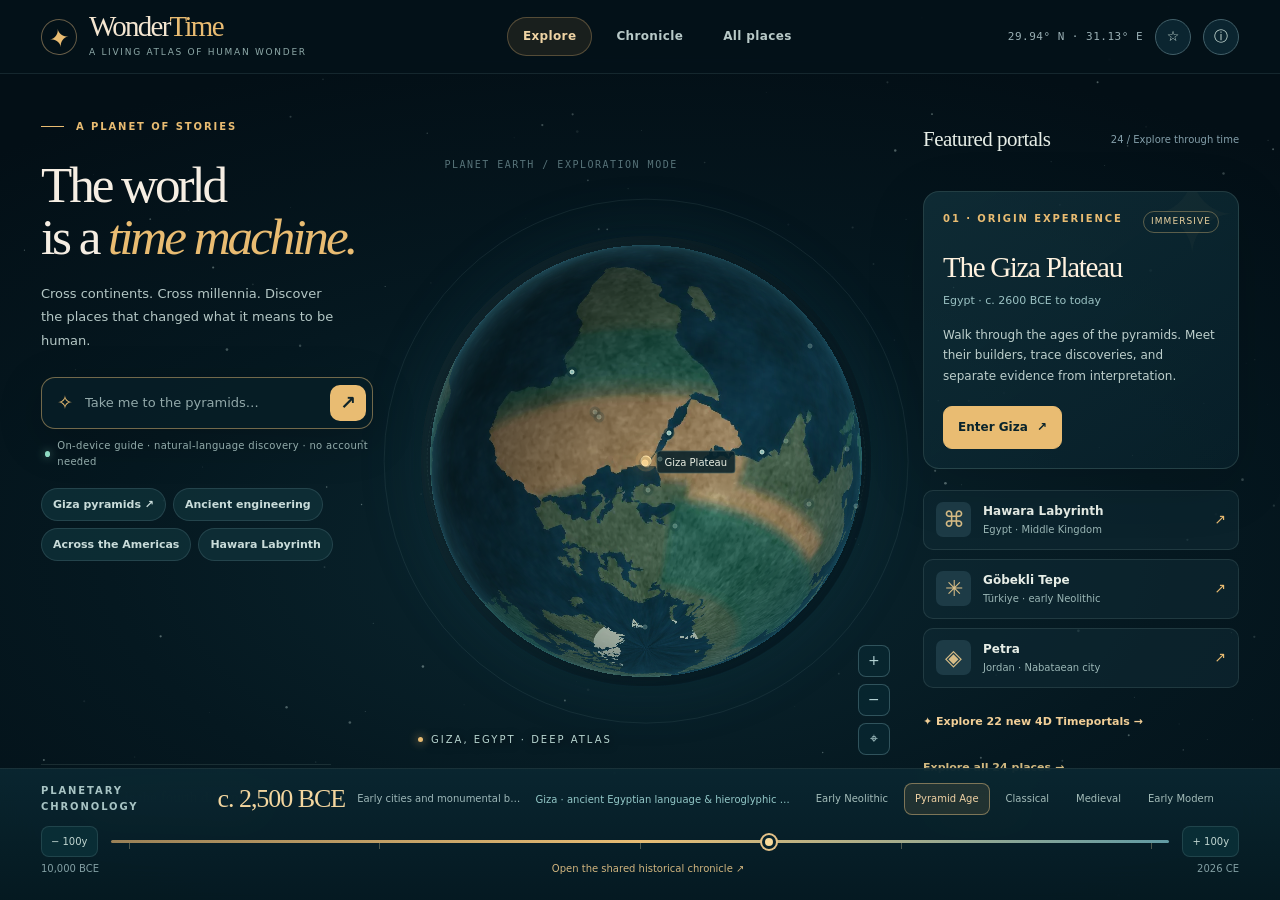
==== index.html @ c86d91b8 "feat: publish WonderTime 3.0 with civilization HUD and improved temporal scenes" ====
<!DOCTYPE html>
<html lang="en">
<head>
<meta charset="utf-8"/><meta name="viewport" content="width=device-width,initial-scale=1,viewport-fit=cover"/>
<meta name="theme-color" content="#05131a"/>
<meta name="description" content="WonderTime: Explore humanity's remarkable places through an interactive globe, shared timeline and evidence-aware stories."/>
<title>WonderTime — The world is a time machine</title>
<style>
:root{--bg:#04131a;--panel:#0c2630;--panel2:#102d36;--border:rgba(134,190,190,.19);--text:#e7eee7;--muted:#9ab0b4;--gold:#e9bc72;--cyan:#91d9e0;--green:#8ab79a;--display:Georgia,'Times New Roman',serif;--sans:Inter,'Segoe UI',system-ui,-apple-system,sans-serif;color-scheme:dark}
*{box-sizing:border-box}html,body{height:100%;margin:0}body{background:radial-gradient(ellipse 80% 58% at 50% 62%,#0b2730 0%,#051820 52%,#030f16 100%);color:var(--text);font:14px/1.55 var(--sans);overflow:hidden}button,input,select{font:inherit}button{cursor:pointer;color:inherit}button:focus-visible,input:focus-visible,select:focus-visible{outline:2px solid var(--gold);outline-offset:3px}a{color:var(--cyan)}.sr-only{position:absolute;width:1px;height:1px;clip:rect(0,0,0,0);overflow:hidden;white-space:nowrap}.smallcaps{font-size:10px;font-weight:750;letter-spacing:.19em;text-transform:uppercase}.muted{color:var(--muted)}.gold{color:var(--gold)}.icon{display:inline-flex;align-items:center;justify-content:center;flex:none}.icon svg{width:17px;height:17px;stroke:currentColor;fill:none;stroke-width:1.7;stroke-linecap:round;stroke-linejoin:round}
#stars{position:absolute;inset:0;pointer-events:none;opacity:.60}body>header{height:74px;position:relative;z-index:20;display:flex;align-items:center;justify-content:space-between;padding:0 clamp(20px,3.2vw,60px);border-bottom:1px solid rgba(143,192,194,.13);background:rgba(5,19,26,.78);backdrop-filter:blur(16px)}.brand{display:flex;align-items:center;gap:12px;color:#f4e6d1;text-decoration:none}.brand-emblem{height:36px;width:36px;border:1px solid #d4b17a79;border-radius:50%;display:grid;place-items:center;color:var(--gold);font-size:25px;transform:rotate(-10deg)}.brand-text{display:block;font:29px/.9 var(--display);letter-spacing:-.06em}.brand-text b{font-weight:400;color:var(--gold)}.brand-sub{display:block;font-size:9px;color:#8eaaa8;letter-spacing:.19em;text-transform:uppercase;margin-top:7px}.nav{display:flex;align-items:center;gap:8px}.nav button,.ghost{background:transparent;border:1px solid transparent;color:#b8c9c7;border-radius:30px;padding:9px 15px;font-size:12px;font-weight:650;letter-spacing:.03em}.nav button:hover,.ghost:hover{border-color:var(--border);color:#fff;background:#12323b}.nav button.active{border-color:#c9a56c57;color:#eed3a4;background:#b68b4420}.top-actions{display:flex;gap:12px;align-items:center}.coordinates{color:var(--muted);font:11px ui-monospace,monospace;letter-spacing:.045em}.circle-btn{height:36px;width:36px;display:grid;place-items:center;border-radius:50%;border:1px solid #426069;background:#0b2530;color:#d0e4dc}.circle-btn:hover{border-color:var(--gold);color:var(--gold)}
main{height:calc(100dvh - 74px - 132px);min-height:375px;display:grid;grid-template-columns:minmax(260px,340px) minmax(420px,1fr) minmax(262px,328px);gap:0;padding:0 clamp(20px,3.2vw,60px);position:relative;isolation:isolate}.intro,.side{z-index:5;align-self:stretch;display:flex;flex-direction:column;min-width:0}.intro{padding:clamp(26px,5vh,67px) 8px 22px 0}.eyebrow{color:var(--gold);display:flex;align-items:center;gap:12px}.eyebrow::before{content:'';width:23px;height:1px;background:var(--gold)}.intro h1{font:clamp(43px,4.0vw,67px)/1.03 var(--display);letter-spacing:-.06em;font-weight:normal;margin:24px 0 18px;max-width:410px;color:#f6eee3}.intro h1 em{font-style:italic;color:var(--gold)}.intro>p{color:#b4c7c5;line-height:1.8;max-width:295px;font-size:13px;margin:0 0 25px}.searchbox{position:relative;max-width:365px}.query-shell{border:1px solid rgba(232,189,118,.48);background:rgba(7,30,38,.96);padding:7px 6px 7px 15px;border-radius:14px;display:flex;align-items:center;gap:10px;box-shadow:0 12px 45px #0003}.query-shell:focus-within{box-shadow:0 0 0 3px #e9bc7220,0 12px 40px #0005}.search-icon{color:var(--gold);font-size:19px}.query-shell input{min-width:0;flex:1;border:0;outline:0;background:transparent;color:#fff;font-size:13px;line-height:1.4}.query-shell input::placeholder{color:#92a9aa}.ask-btn{border:0;border-radius:10px;background:var(--gold);color:#10252b;font-size:19px;font-weight:700;display:grid;place-items:center;width:36px;height:36px}.ask-btn:hover{background:#f6d79e}.searchhint{margin:9px 0 0 4px;letter-spacing:.03em;color:#92abaa;font-size:10px;display:flex;gap:7px;align-items:center}.searchhint .live-dot{background:#8ed9c2;width:6px;height:6px;border-radius:50%;box-shadow:0 0 9px #8ed9c28c}.suggestions{margin-top:19px;display:flex;gap:7px;flex-wrap:wrap;max-width:335px}.chip{background:rgba(15,49,56,.83);color:#c9dcda;border:1px solid #42626b70;border-radius:99px;padding:7px 11px;font-size:11px;font-weight:550;white-space:nowrap;transition:.2s}.chip:hover,.chip.selected{border-color:#e0bb78a0;color:#f7e5c4;background:#795e3833}.conversation{margin-top:16px;max-width:355px;display:none;background:#09232ce8;border:1px solid #40616b70;border-radius:13px;padding:14px 15px;box-shadow:0 16px 38px #0005;max-height:220px;overflow:auto}.conversation.open{display:block}.conversation strong{font:13px var(--display);color:var(--gold)}.conversation p{margin:5px 0 9px;color:#c9d9d5;font-size:12px}.conversation .found{display:flex;flex-wrap:wrap;gap:7px}.conversation button{font-size:11px;border:1px solid #6581879c;background:#14323b;padding:6px 10px;border-radius:6px;color:#e7f0e9}.intro-bottom{margin-top:auto;padding-top:22px;display:flex;gap:11px;align-items:center;max-width:290px;border-top:1px solid rgba(184,218,207,.12)}.intro-bottom .square{border:1px solid #6b858066;border-radius:8px;width:38px;height:38px;display:grid;place-items:center;font-size:21px;color:var(--gold)}.intro-bottom strong{font:15px var(--display);font-weight:normal;color:#ebeadc}.intro-bottom span{display:block;font-size:10px;color:#8ea9a9;margin-top:2px}
.planet-stage{position:relative;display:flex;align-items:center;justify-content:center;min-width:0;overflow:visible;z-index:1}.orbit{border:1px solid rgba(163,199,195,.09);width:min(99%,840px);aspect-ratio:1;border-radius:50%;position:absolute;top:50%;left:50%;transform:translate(-50%,-50%);pointer-events:none}.orbit::after{content:'';border:1px dashed #9cc7bb1c;position:absolute;inset:8%;border-radius:50%;transform:scaleY(.88) rotate(15deg)}.planet-halo{position:absolute;width:min(91%,810px);aspect-ratio:1;border-radius:50%;background:radial-gradient(circle,#1e59671b 18%,#38acc71a 39%,transparent 67%);filter:blur(12px);pointer-events:none}.globe-shell{position:relative;aspect-ratio:1;width:min(100%,min(80vh,830px));max-width:830px;touch-action:none;user-select:none}.globe-shell::after{position:absolute;content:'';inset:7.5%;border-radius:50%;box-shadow:inset -16px -12px 60px #01101985,inset 9px 10px 30px #bdeae016,0 0 68px #297b8d24;pointer-events:none}.globe-shell canvas{height:100%;width:100%;display:block;cursor:grab;touch-action:none}.globe-shell canvas.dragging{cursor:grabbing}.markers{position:absolute;inset:0;pointer-events:none}.marker[hidden]{display:none!important}.marker{position:absolute;transform:translate(-50%,-50%);pointer-events:auto;background:none;border:0;padding:0;width:21px;height:21px;display:grid;place-items:center;z-index:2}.marker-dot{width:7px;height:7px;border-radius:50%;background:#dfd5ac;border:1px solid #ffe6ad;box-shadow:0 0 0 3px #092d358c,0 0 17px #f6cf78ac;transition:.16s}.marker:hover .marker-dot,.marker.selected .marker-dot{width:11px;height:11px;background:#ffd186;box-shadow:0 0 0 5px #e6b2642e,0 0 25px #e7bc78}.marker.waypoint .marker-dot{width:12px;height:12px;background:#f9dc98;border:2px solid #ffecbd;box-shadow:0 0 0 6px #d3ba7950,0 0 30px #eed4a5;}.marker.preview .marker-dot{width:5px;height:5px;background:#86b9b4;border-color:#c9e1d3;box-shadow:0 0 0 3px #082d358c,0 0 8px #5eb1c67a}.marker.unbuilt{opacity:.33}.marker-label{position:absolute;left:21px;top:0;white-space:nowrap;border:1px solid #7a91835e;background:#09222adf;padding:3px 7px;border-radius:4px;color:#e9eee2;font-size:10px;opacity:0;transform:translateY(4px);pointer-events:none;transition:.2s}.marker:hover .marker-label,.marker.selected .marker-label,.marker.important .marker-label{opacity:1;transform:translateY(0)}.globe-label{position:absolute;bottom:13%;left:7%;pointer-events:none;display:flex;gap:8px;align-items:center;color:#b7d4cf;font-size:10px;letter-spacing:.2em;text-transform:uppercase;text-shadow:0 2px 9px #001}.globe-label .signal{height:5px;width:5px;background:var(--gold);border-radius:50%;box-shadow:0 0 10px var(--gold)}.globe-controls{position:absolute;right:4%;bottom:12%;display:flex;flex-direction:column;gap:7px}.globe-controls button{height:32px;width:32px;border-radius:8px;border:1px solid #436972b0;background:#092932b8;color:#b6d4d5}.globe-controls button:hover{color:var(--gold);border-color:var(--gold)}.globe-topnote{position:absolute;top:11%;left:12%;font:10px ui-monospace,monospace;color:#87aab0a0;letter-spacing:.15em;pointer-events:none}
.side{padding:clamp(23px,4vh,49px) 0 22px 12px;gap:21px}.section-head{display:flex;align-items:center;justify-content:space-between;gap:8px}.section-head h2{font:21px var(--display);letter-spacing:-.025em;font-weight:normal}.section-head small{font-size:10px;color:#849faa}.site-feature{border:1px solid #5c777651;border-radius:16px;background:linear-gradient(144deg,#12333dbb,#08212bc9);padding:19px;box-shadow:0 15px 60px #0002;position:relative;overflow:hidden}.site-feature::after{content:'✦';font:110px var(--display);position:absolute;right:0;top:-40px;color:#d7b7740a;pointer-events:none}.feature-top{display:flex;justify-content:space-between;gap:12px;align-items:start}.feature-top .tag{border:1px solid #dfbe7c61;color:#edd4a2;border-radius:100px;font-size:9px;letter-spacing:.12em;padding:3px 7px;text-transform:uppercase}.site-feature h3{font:29px/1.08 var(--display);font-weight:normal;letter-spacing:-.045em;margin:19px 0 6px;color:#fff2df}.site-feature .place{font-size:11px;color:#9bc2c3}.site-feature p{font-size:12px;color:#bdcfcc;line-height:1.7;margin:14px 0 20px}.button-main{display:flex;justify-content:center;align-items:center;gap:9px;background:var(--gold);color:#09232b;border:1px solid var(--gold);border-radius:9px;padding:11px 14px;font-weight:750;font-size:12px;text-decoration:none}.button-main:hover{background:#f5d59a}.explore-stack{display:grid;gap:9px}.mini-card{background:#102b3499;border:1px solid rgba(174,210,197,.13);padding:11px 12px;border-radius:10px;text-align:left;display:flex;gap:12px;align-items:center;min-width:0}.mini-card:hover{border-color:#d8b67590;background:#173740aa}.mini-icon{font:22px var(--display);width:35px;height:35px;display:grid;place-items:center;background:#1d3b46;border-radius:7px;color:#d6bc86}.mini-card b{display:block;font-weight:650;font-size:12px}.mini-card small{display:block;font-size:10px;color:#9bb7b6;margin-top:2px}.side-link{align-self:flex-start;background:none;border:0;padding:4px 0;color:#d0b880;font-size:11px;font-weight:650}.side-link:hover{text-decoration:underline}
.time-dock{height:132px;position:relative;z-index:15;background:linear-gradient(0deg,#051a22ed,#0a2731ed);border-top:1px solid #51707747;padding:14px clamp(18px,3.2vw,60px) 12px;backdrop-filter:blur(18px)}.dock-top{display:flex;justify-content:space-between;align-items:center;gap:14px;margin-bottom:11px}.dock-title{display:flex;gap:12px;align-items:center;min-width:0}.dock-title .smallcaps{color:#a8c4c4}.dock-current{font:26px/1 var(--display);letter-spacing:-.04em;color:#f3d69f;white-space:nowrap}.dock-summary{font-size:10px;color:#9eb8b9;white-space:nowrap;text-overflow:ellipsis;overflow:hidden}.era-presets{display:flex;align-items:center;gap:5px;overflow:auto;scrollbar-width:none}.era-presets::-webkit-scrollbar{display:none}.era-presets button{border:1px solid transparent;background:none;color:#a4bdba;border-radius:8px;padding:7px 10px;font-size:10px;white-space:nowrap}.era-presets button:hover,.era-presets button.active{border-color:#e2c0837a;color:#f1d3a5;background:#c0985522}.timeline{display:flex;align-items:center;gap:13px}.time-side{border:1px solid #45666c66;background:#092d35;border-radius:8px;font-size:10px;color:#c0d5d0;padding:7px 9px;white-space:nowrap}.slider-wrap{flex:1;min-width:0;position:relative;display:grid;align-items:center}.slider-wrap input{z-index:2;appearance:none;width:100%;background:transparent;margin:0;height:28px;cursor:pointer}.slider-wrap input::-webkit-slider-runnable-track{height:3px;background:linear-gradient(90deg,#9a8157,#e7bc74,#619ba4);border-radius:3px}.slider-wrap input::-moz-range-track{height:3px;background:#ad9b72;border-radius:3px}.slider-wrap input::-webkit-slider-thumb{appearance:none;background:#f8da9b;width:14px;height:14px;border-radius:50%;border:3px solid #06222c;margin-top:-5px;box-shadow:0 0 0 2px #e4c288}.slider-wrap input::-moz-range-thumb{background:#f8da9b;border:3px solid #06222c;box-shadow:0 0 0 2px #e4c288;width:12px;height:12px;border-radius:50%}.timeline-marks{position:absolute;top:2px;inset-inline:8px;pointer-events:none;height:25px}.timeline-marks span{position:absolute;top:12px;height:8px;width:1px;background:#d8ca9b55}.dock-foot{display:flex;align-items:center;justify-content:space-between;gap:12px;font-size:10px;color:#829fa3;margin-top:4px}.dock-foot button{padding:0;background:none;border:none;color:#d1b57f;font-size:10px}.dock-foot button:hover{text-decoration:underline}
.overlay{position:fixed;inset:0;background:#010a0ed1;backdrop-filter:blur(10px);z-index:80;display:none;align-items:center;justify-content:center;padding:20px}.overlay.open{display:flex}.sheet{background:linear-gradient(155deg,#0d2a33,#071c25);border:1px solid #6e939177;color:#e8eee9;border-radius:20px;width:min(780px,96vw);max-height:min(88vh,920px);overflow:auto;box-shadow:0 35px 110px #000b}.sheet-wide{width:min(980px,96vw)}.sheet-top{padding:23px 29px 17px;border-bottom:1px solid #87aaa62c;display:flex;justify-content:space-between;align-items:start;gap:16px}.sheet-top h2{font:36px/1.1 var(--display);letter-spacing:-.045em;font-weight:normal;color:#f6e9d8;margin:7px 0}.sheet-body{padding:25px 29px 32px}.sheet-body p{color:#c1d2ce;line-height:1.8}.sheet-close{background:#24444b;border:1px solid #53747a;color:#e1eded;width:33px;height:33px;border-radius:50%;font-size:21px;line-height:1}.sheet-close:hover{border-color:var(--gold);color:var(--gold)}.stats-row{display:grid;grid-template-columns:repeat(3,1fr);gap:10px}.stat{padding:14px;border:1px solid #63848052;background:#102f35;border-radius:10px}.stat b{font:15px var(--display);display:block;color:#f3d29d;font-weight:normal;margin-bottom:3px}.stat span{font-size:10px;color:#a6c0c0}.fact-box{border-left:2px solid var(--gold);background:#e4bc7810;padding:13px 18px;margin:20px 0}.fact-box b{color:#e5c88e;font-size:11px;letter-spacing:.08em;text-transform:uppercase}.fact-box p{margin:6px 0 0;color:#e5e6dc}.sheet-actions{display:flex;flex-wrap:wrap;align-items:center;gap:9px;margin:23px 0}.sheet-actions button,.sheet-actions a{padding:10px 13px;border-radius:8px;background:#173c42;border:1px solid #5d898876;color:#e3f0eb;font-size:12px;text-decoration:none}.sheet-actions .primary{background:var(--gold);color:#0b2228;border-color:var(--gold);font-weight:700}.sheet-actions button:hover,.sheet-actions a:hover{border-color:var(--gold)}.section-mini{font-size:10px;text-transform:uppercase;letter-spacing:.17em;color:#b1c8c3;margin:24px 0 12px}.event-list{display:grid;gap:8px}.event-row{display:flex;gap:14px;align-items:flex-start;padding:11px 12px;border:1px solid #55747854;border-radius:9px;background:#102c3380}.event-row time{width:87px;flex:none;font-size:11px;color:#e0bc7e}.event-row strong{display:block;font-weight:650;font-size:12px}.event-row p{font-size:11px;margin:4px 0 0;line-height:1.55;color:#b6c9c9}.event-row button{background:transparent;color:#cbb67c;border:0;margin-left:auto;white-space:nowrap;font-size:11px}.event-row button:hover{text-decoration:underline}.library-search{display:flex;gap:8px;margin-bottom:15px}.library-search input,.library-search select{background:#12323b;border:1px solid #56767c;border-radius:9px;padding:10px;color:#e5eee9;min-width:0}.library-search input{flex:1}.catalog-grid{display:grid;grid-template-columns:repeat(3,minmax(0,1fr));gap:10px}.catalog-card{padding:16px;border:1px solid #4f717057;border-radius:12px;text-align:left;background:#102b3499;display:flex;flex-direction:column;gap:5px;min-height:125px}.catalog-card:hover{border-color:#ddbf87}.catalog-card .region{color:#8fbbb8;font-size:10px}.catalog-card strong{font:19px var(--display);font-weight:normal;color:#f1e6d5}.catalog-card .when{color:#b4c8bf;font-size:11px}.catalog-card .status{margin-top:auto;color:#d8b777;font-size:10px}.compare-grid{display:grid;grid-template-columns:repeat(2,minmax(0,1fr));gap:15px}.compare-card{background:#102c35;border:1px solid #58747670;border-radius:12px;padding:18px}.compare-card h3{font:25px var(--display);margin:5px 0}.compare-card p{font-size:12px}.compare-card a{font-size:11px}.archive{position:fixed;inset:0;z-index:120;display:none;background:#081a20}.archive.open{display:flex;flex-direction:column}.archive-bar{height:54px;display:flex;align-items:center;justify-content:space-between;padding:0 16px;background:#061820;border-bottom:1px solid #526b6d55;flex:none}.archive-bar b{font:19px var(--display);font-weight:normal;color:#f4e0b9}.archive-bar span{font-size:11px;color:#aac6c3}.archive-bar button{background:#e1bd7d;color:#09232c;border:0;border-radius:7px;padding:8px 13px;font-size:12px;font-weight:750}.archive iframe{width:100%;height:100%;border:0;background:#07161c}.toast{position:fixed;left:50%;bottom:148px;transform:translateX(-50%) translateY(15px);padding:10px 15px;background:#163c42;border:1px solid #7a9d9899;color:#eff5e9;border-radius:10px;font-size:12px;z-index:150;opacity:0;transition:.2s;pointer-events:none}.toast.show{opacity:1;transform:translateX(-50%) translateY(0)}
@media(max-width:1200px){main{grid-template-columns:minmax(250px,300px) minmax(355px,1fr) minmax(235px,295px);padding-inline:24px}.intro h1{font-size:53px}.globe-shell{width:min(100%,72vh)}.site-feature h3{font-size:25px}.nav button{padding:8px 10px}}
@media(max-width:920px){body>header{padding-inline:20px}.coordinates{display:none}main{grid-template-columns:minmax(230px,290px) minmax(350px,1fr);padding-inline:20px}.side{display:none}.intro h1{font-size:49px}.globe-shell{width:min(100%,68vh)}.dock-summary{display:none}}
@media(max-width:680px){body{overflow:hidden}body>header{height:60px;padding:0 15px}.brand-emblem{height:30px;width:30px;font-size:19px}.brand-text{font-size:24px}.brand-sub{display:none}.nav{gap:1px}.nav button{font-size:10px;padding:7px}.nav button:nth-child(3){display:none}.top-actions{display:flex;gap:0}.top-actions #helpBtn{display:none}.top-actions .circle-btn{width:30px;height:30px}main{height:calc(100dvh - 60px - 133px);overflow:auto;display:flex;flex-direction:column;padding:0 15px;min-height:0;scrollbar-width:thin}.intro{order:0;padding:19px 0 0;flex:none}.intro .eyebrow{font-size:9px}.intro h1{font-size:39px;max-width:none;margin:8px 0 7px;line-height:1.08}.intro h1 br{display:initial}.intro>p{display:none}.searchbox{max-width:none}.query-shell{padding:5px 5px 5px 12px;border-radius:11px}.query-shell input{font-size:12px}.ask-btn{height:31px;width:32px}.searchhint{font-size:9px;margin-top:5px}.suggestions{flex-wrap:nowrap;max-width:calc(100vw - 30px);overflow:auto;scrollbar-width:none;margin-top:9px;padding-bottom:2px}.suggestions .chip{padding:6px 10px}.conversation{max-width:none;margin-top:9px;max-height:145px}.intro-bottom{display:none}.planet-stage{order:1;min-height:315px;flex:none;margin:-8px 0 0}.globe-shell{width:min(95vw,385px);max-width:none}.globe-topnote{display:none}.globe-label{font-size:8px;bottom:8%;left:4%}.globe-controls{right:3%;bottom:8%}.side{display:flex;order:2;flex:none;padding:0 0 18px;gap:11px}.site-feature{padding:14px}.site-feature h3{margin:6px 0;font-size:23px}.site-feature p{margin:8px 0 11px}.explore-stack{grid-template-columns:1fr 1fr;gap:7px}.mini-card{padding:9px}.mini-icon{display:none}.time-dock{height:133px;padding:12px 15px 11px}.dock-top{display:block;margin-bottom:7px}.dock-title{justify-content:space-between}.dock-current{font-size:23px}.era-presets{margin-top:5px}.era-presets button{padding:5px 9px;font-size:10px}.timeline{gap:6px}.time-side{font-size:9px;padding:5px}.dock-foot{font-size:9px}.sheet-top{padding:18px 17px 15px}.sheet-top h2{font-size:29px}.sheet-body{padding:17px}.stats-row{grid-template-columns:1fr 1fr}.catalog-grid{grid-template-columns:repeat(2,minmax(0,1fr))}.compare-grid{grid-template-columns:1fr}.overlay{padding:8px}.sheet{max-height:90dvh}.toast{bottom:148px;max-width:85vw;text-align:center}}
@media(max-height:675px) and (min-width:681px){.intro{padding-top:19px}.intro h1{font-size:43px}.intro>p{margin-bottom:14px}.suggestions{margin-top:10px}.side{padding-top:13px}.globe-shell{width:min(100%,65vh)}}
@media(prefers-reduced-motion:reduce){*,*::after,*::before{scroll-behavior:auto!important;transition:none!important;animation:none!important}}

/* The Timeportal: an immersive but completely offline 3D + time experience. */
.timeportal{position:fixed;inset:0;z-index:120;display:none;background:#06131b;color:#e9efeb;overflow:hidden;font-family:Inter,'Segoe UI',system-ui,sans-serif}
.timeportal.open{display:block}
.tp-shell{height:100%;width:100%;display:flex;flex-direction:column;min-width:0;overflow:hidden;background:radial-gradient(ellipse at 52% 50%,#17353c,#06151e 78%)}
.tp-header{flex:none;display:flex;align-items:center;justify-content:space-between;gap:18px;height:80px;padding:0 clamp(18px,3vw,48px);border-bottom:1px solid #b1cbc531;background:#071c23ea}
.tp-brand{font:27px Georgia,serif;letter-spacing:-.045em;color:#eee5d3;white-space:nowrap}.tp-brand b{color:#edbe77;font-weight:400}.tp-brand small{display:block;font:9px Inter,system-ui,sans-serif;letter-spacing:.2em;color:#95aaae;margin-top:3px;text-transform:uppercase}
.tp-centerhead{display:flex;flex-direction:column;align-items:center;min-width:0;text-align:center}
.tp-topline{color:#ebc38b;font-size:9px;letter-spacing:.23em;font-weight:800;text-transform:uppercase}
.tp-hname{font:clamp(19px,2vw,30px) Georgia,serif;margin:0;white-space:nowrap;overflow:hidden;text-overflow:ellipsis;max-width:min(44vw,700px);letter-spacing:-.035em}
.tp-close{border:1px solid #6e9a9b8a;color:#deebe8;background:#12323b;border-radius:99px;padding:10px 16px;white-space:nowrap;font-size:12px;font-weight:650}
.tp-close:hover,.tp-tool:hover{background:#214650;border-color:#e9bc72;color:#fff}
.tp-grid{flex:1;display:grid;grid-template-columns:minmax(215px,255px) minmax(360px,1fr) minmax(230px,260px);min-height:0}
.tp-left,.tp-right{padding:27px clamp(15px,2vw,29px);background:#09212acb;min-width:0;overflow-y:auto;scrollbar-width:thin;scrollbar-color:#46676b transparent}
.tp-left{border-right:1px solid #63808241;display:flex;flex-direction:column;gap:16px}
.tp-right{border-left:1px solid #63808241;display:flex;flex-direction:column;gap:16px}
.tp-label{color:#e9bf83;font-size:10px;letter-spacing:.16em;text-transform:uppercase;font-weight:800}
.tp-subtitle{font:22px/1.16 Georgia,serif;letter-spacing:-.03em;color:#f0e4d3;margin:0}
.tp-muted{color:#aec5c7;font-size:12px;line-height:1.75}
.tp-muted b{color:#f1dcc0}
.tp-sep{height:1px;background:#7091934b;flex:none}
.tp-kicker{display:inline-flex;gap:7px;align-items:center;padding:6px 9px;background:#dfb26c15;border:1px solid #dfb26c55;color:#ebc890;border-radius:6px;font-size:9px;letter-spacing:.08em;text-transform:uppercase;width:max-content;max-width:100%}
.tp-evidence{border-left:2px solid #e3bc7a;padding-left:12px;color:#bbcbd0;font-size:11px;line-height:1.65}
.tp-source{display:inline-flex;color:#dce3d8;font-size:11px;border:1px solid #66878d87;padding:9px 12px;border-radius:8px;text-decoration:none;align-self:flex-start}
.tp-source:hover{color:#f8d99b;border-color:#f8d99b}
.tp-next{margin-top:auto;display:flex;gap:8px;align-items:center;justify-content:center;background:#b4935a25;border:1px solid #d2b37d6a;border-radius:9px;padding:11px 13px;font-weight:650;font-size:12px;text-align:center}
.tp-next:hover{background:#b4935a4a}
.tp-render{position:relative;min-height:0;min-width:0;overflow:hidden;isolation:isolate;background:#172f38}
.tp-render canvas{display:block;width:100%;height:100%;touch-action:none;cursor:grab;outline:0}.tp-render canvas:active{cursor:grabbing}
.tp-imagebar{position:absolute;top:24px;left:26px;right:26px;display:flex;justify-content:space-between;gap:10px;pointer-events:none}
.tp-imagebar div{color:#ecddc2;font:10px ui-monospace,monospace;letter-spacing:.15em;text-shadow:0 1px 8px #001}
.tp-imagebar .tp-live{padding:5px 10px;background:#0c2632b0;border:1px solid #bed0bc45;border-radius:4px;color:#9de2d7}
.tp-toolrow{position:absolute;right:17px;bottom:16px;display:flex;gap:6px;flex-wrap:wrap;justify-content:flex-end;max-width:80%}
.tp-tool{background:#0b2732d9;border:1px solid #5c8288a8;border-radius:8px;padding:8px 11px;color:#dfe8e4;font-size:11px;backdrop-filter:blur(12px)}
.tp-watermark{position:absolute;top:49px;left:26px;font:11px ui-monospace,monospace;color:#f4d09d9e;letter-spacing:.045em;pointer-events:none}
.tp-phase-title{font:26px/1.15 Georgia,serif;color:#f1e2c8;letter-spacing:-.035em;margin:0}
.tp-story{font-size:12px;color:#b7cbce;line-height:1.77;margin:0}
.tp-chapter{color:#9eb8b4;font:11px ui-monospace,monospace;letter-spacing:.13em}
.tp-stages{display:grid;gap:8px}
.tp-stages button{text-align:left;display:flex;flex-direction:column;gap:5px;background:#0b2a34;border:1px solid #7293973d;border-radius:11px;padding:14px;color:#cbd9d4;position:relative}
.tp-stages button:hover{border-color:#edc28b9c;background:#143640}
.tp-stages button.active{border-color:#edc28b;background:#9a794129;box-shadow:inset 2px 0 #ecc27d}
.tp-stages button span{font:10px ui-monospace,monospace;color:#e4c08a}
.tp-stages button strong{font-size:12px;font-weight:650}
.tp-footer{flex:none;border-top:1px solid #72908c55;background:#061c25ee;display:grid;grid-template-columns:230px minmax(0,1fr) 230px;align-items:center;gap:20px;min-height:118px;padding:12px clamp(18px,3vw,47px)}
.tp-play{background:#e9be79;border:1px solid #e9be79;color:#13242a;font-weight:800;font-size:11px;letter-spacing:.065em;padding:14px 17px;border-radius:9px;width:100%}.tp-play:hover{background:#f6d398}
.tp-timeline{min-width:0;display:flex;flex-direction:column;gap:9px}
.tp-timestamp{display:flex;justify-content:space-between;align-items:center;gap:8px}.tp-timestamp span{font-size:10px;letter-spacing:.18em;color:#94afb4;text-transform:uppercase}.tp-timestamp strong{font:22px Georgia,serif;color:#f2c989}
.tp-range{width:100%;accent-color:#e9bd79;cursor:pointer;min-height:23px}
.tp-range-ticks{display:flex;justify-content:space-between;font:10px ui-monospace,monospace;color:#a3bfc0}
.tp-clocknote{font-size:10px;color:#879fa1;text-align:right;line-height:1.55}
.tp-clocknote strong{display:block;color:#dcbf91;margin-bottom:4px}
.tp-controls-mobile{display:none}
@media(max-width:1100px){.tp-grid{grid-template-columns:210px minmax(340px,1fr) 220px}.tp-footer{grid-template-columns:165px minmax(0,1fr) 170px;gap:10px}}
@media(max-width:800px){.tp-header{height:65px;padding:0 14px}.tp-brand{font-size:22px}.tp-hname{font-size:20px;max-width:45vw}.tp-grid{display:flex;flex-direction:column;overflow-y:auto;overflow-x:hidden;scrollbar-width:thin}.tp-render{order:0;height:43vh;min-height:300px;flex:none}.tp-left{order:1;padding:18px;gap:10px;overflow:visible;border:0;border-top:1px solid #6b8d8d47}.tp-right{order:2;padding:15px 18px 20px;overflow:visible;border:0;border-top:1px solid #6b8d8d47}.tp-right .tp-stages{display:grid;grid-template-columns:repeat(3,minmax(0,1fr));gap:6px}.tp-stages button{padding:10px 8px;min-height:68px}.tp-stages button span{font-size:9px}.tp-stages button strong{font-size:11px;line-height:1.25}.tp-left .tp-sep,.tp-next{display:none}.tp-footer{min-height:110px;grid-template-columns:108px minmax(0,1fr);padding:11px 15px;gap:12px}.tp-clocknote{display:none}.tp-play{padding:14px 7px}.tp-imagebar{top:15px;left:18px;right:18px}.tp-watermark{top:40px;left:18px}.tp-toolrow{right:12px;bottom:12px}.tp-tool{padding:8px}.tp-muted{font-size:11px}}
@media(max-width:430px){.tp-brand small{font-size:7px}.tp-brand{font-size:20px}.tp-header{gap:7px}.tp-hname{font-size:17px;max-width:40vw}.tp-close{font-size:11px;padding:8px 10px}.tp-topline{font-size:8px}.tp-render{height:38vh;min-height:260px}.tp-imagebar div{font-size:8px}.tp-imagebar{left:12px;right:12px}.tp-watermark{left:12px;font-size:9px}.tp-toolrow{gap:5px}.tp-tool{font-size:10px;padding:7px}.tp-timestamp strong{font-size:18px}.tp-timestamp span{font-size:8px}.tp-range-ticks{font-size:8px}.tp-footer{grid-template-columns:94px minmax(0,1fr)}.tp-play{font-size:10px}}
@media(prefers-reduced-motion:reduce){.timeportal *{scroll-behavior:auto!important;animation:none!important;transition:none!important}}

/* V3: evidence-labelled, time-scoped civilization HUD */
.tp-hud{position:absolute;left:22px;bottom:19px;width:min(310px,47%);padding:12px 14px;background:linear-gradient(125deg,#061e29ed,#0a3138d4);border:1px solid #bfcca65e;border-radius:11px;box-shadow:0 12px 32px #04111b79;pointer-events:none;backdrop-filter:blur(9px)}
.tp-hud-heading{font:9px ui-monospace,monospace;color:#f0ca90;letter-spacing:.11em;display:flex;align-items:center;gap:7px;margin-bottom:11px}
.tp-hud-dot{width:6px;height:6px;background:#98ddcf;border-radius:50%;box-shadow:0 0 0 3px #98ddcf27}
.tp-hud-grid{display:grid;grid-template-columns:1fr 1fr;gap:11px 13px}
.tp-hud-grid>div:nth-child(3){grid-column:1/-1}
.tp-hud-grid span{display:block;color:#87aeb3;font:9px ui-monospace,monospace;letter-spacing:.12em;margin-bottom:4px}
.tp-hud-grid strong{display:block;color:#e7eddf;font-size:13px;font-weight:650;line-height:1.28;overflow-wrap:anywhere}
.tp-hud-grid>div:first-child strong{font:22px Georgia,serif;color:#f0d0a0;letter-spacing:-.03em}
.tp-hud-scope{margin-top:9px;border-top:1px solid #8ba9ac4f;padding-top:8px;color:#a6bbc0;font:10px/1.35 ui-monospace,monospace}
.tp-culture-panel{border-top:1px solid #72908c55;padding-top:17px;display:flex;flex-direction:column;gap:10px}
.tp-culture-panel dl{margin:0;display:grid;gap:11px}.tp-culture-panel dt{color:#99b7b5;font:10px ui-monospace,monospace;text-transform:uppercase;letter-spacing:.08em}.tp-culture-panel dd{color:#e0e7db;font-size:12px;line-height:1.52;margin:4px 0 0}
.tp-culture-panel p{color:#a5bdc1;font-size:11px;line-height:1.55;margin:0}.tp-culture-panel a{font-size:11px;color:#ecc78e;text-underline-offset:3px}
.tp-hud .tp-hud-scope{overflow-wrap:break-word}
@media(max-width:800px){.tp-hud{width:min(270px,66%);padding:8px 10px;left:10px;bottom:8px}.tp-hud-heading{font-size:8px;margin-bottom:7px}.tp-hud-grid{gap:6px}.tp-hud-grid span{font-size:8px;margin-bottom:2px}.tp-hud-grid strong{font-size:11px}.tp-hud-grid>div:first-child strong{font-size:17px}.tp-hud-scope{font-size:8px;margin-top:6px;padding-top:5px}.tp-toolrow{bottom:10px;right:8px;flex-direction:column;max-width:29%}.tp-tool{padding:6px 8px}}
@media(max-width:430px){.tp-hud{width:61%;bottom:6px}.tp-hud-grid>div:nth-child(3){display:none}.tp-hud-scope{max-height:27px;overflow:hidden}.tp-toolrow{gap:4px}}


.dock-civilization{display:block;max-width:380px;color:#93c8c8;font-size:10px;white-space:nowrap;overflow:hidden;text-overflow:ellipsis;margin-top:2px}
@media(max-width:800px){.dock-civilization{max-width:230px;font-size:9px}}
</style>
</head>
<body>
<canvas id="stars" aria-hidden="true"></canvas>
<header>
  <a class="brand" href="#home" id="brandHome" aria-label="WonderTime home"><span class="brand-emblem">✦</span><span><span class="brand-text">Wonder<b>Time</b></span><span class="brand-sub">A living atlas of human wonder</span></span></a>
  <nav class="nav" aria-label="Main navigation"><button type="button" class="active" data-nav="explore">Explore</button><button type="button" data-nav="timeline">Chronicle</button><button type="button" data-nav="places">All places</button></nav>
  <div class="top-actions"><span class="coordinates" id="coords">29.98° N · 31.13° E</span><button class="circle-btn" id="trailBtn" title="My saved trail" aria-label="View my saved trail">☆</button><button class="circle-btn" id="helpBtn" title="About WonderTime" aria-label="About WonderTime">ⓘ</button></div>
</header>
<main>
  <section class="intro" aria-labelledby="headline"><div class="eyebrow smallcaps">A planet of stories</div><h1 id="headline">The world<br>is a <em>time machine.</em></h1><p>Cross continents. Cross millennia. Discover the places that changed what it means to be human.</p>
    <form id="queryForm" class="searchbox" autocomplete="off"><label class="sr-only" for="query">Ask the planet or search a wonder</label><div class="query-shell"><span class="search-icon" aria-hidden="true">✧</span><input type="search" id="query" placeholder="Take me to the pyramids…" spellcheck="false"/><button class="ask-btn" type="submit" aria-label="Explore search">↗</button></div><div class="searchhint"><span class="live-dot"></span><span>On-device guide · natural-language discovery · no account needed</span></div></form>
    <div class="suggestions" aria-label="Suggested journeys"><button class="chip" data-query="Take me to Giza">Giza pyramids ↗</button><button class="chip" data-query="Show ancient engineering">Ancient engineering</button><button class="chip" data-query="Explore the Americas">Across the Americas</button><button class="chip" data-query="Take me to Hawara">Hawara Labyrinth</button></div>
    <div id="conversation" class="conversation" aria-live="polite"></div>
    <div class="intro-bottom"><div class="square">⌁</div><div><strong>Time is the fourth dimension.</strong><span>Move the year. Enter a timeportal.</span></div></div>
  </section>
  <section class="planet-stage" aria-label="Interactive globe with historical sites"><div class="orbit"></div><div class="planet-halo"></div><div class="globe-shell" id="globeShell"><canvas id="globe" aria-label="Drag to rotate planet Earth. Select site buttons for details."></canvas><div id="markers" class="markers"></div></div><div class="globe-topnote">PLANET EARTH / EXPLORATION MODE</div><div class="globe-label"><span class="signal"></span><span id="globeCaption">EARTH · INTERACTIVE</span></div><div class="globe-controls"><button id="zoomIn" title="Zoom in" aria-label="Zoom in">+</button><button id="zoomOut" title="Zoom out" aria-label="Zoom out">−</button><button id="resetGlobe" title="Reset view" aria-label="Reset globe">⌖</button></div></section>
  <aside class="side" aria-label="Featured destinations"><div class="section-head"><h2>Featured portals</h2><small>24 / Explore through time</small></div>
    <div class="site-feature"><div class="feature-top"><span class="smallcaps gold">01 · Origin experience</span><span class="tag">Immersive</span></div><h3>The Giza Plateau</h3><span class="place">Egypt · c. 2600 BCE to today</span><p>Walk through the ages of the pyramids. Meet their builders, trace discoveries, and separate evidence from interpretation.</p><button class="button-main" data-site="giza">Enter Giza <span aria-hidden="true">↗</span></button></div>
    <div class="explore-stack"><button class="mini-card" data-site="hawara"><span class="mini-icon">⌘</span><span><b>Hawara Labyrinth</b><small>Egypt · Middle Kingdom</small></span><span style="margin-left:auto;color:var(--gold)">↗</span></button><button class="mini-card" data-site="gobekli"><span class="mini-icon">✳</span><span><b>Göbekli Tepe</b><small>Türkiye · early Neolithic</small></span><span style="margin-left:auto;color:var(--gold)">↗</span></button><button class="mini-card" data-site="petra"><span class="mini-icon">◈</span><span><b>Petra</b><small>Jordan · Nabataean city</small></span><span style="margin-left:auto;color:var(--gold)">↗</span></button></div>
    <button class="side-link" id="timeportalsBrowse" style="color:#f2cf97">✦ Explore 22 new 4D Timeportals →</button>
<button class="side-link" data-open="places">Explore all 24 places →</button><button class="side-link" id="trailSide">☆ My saved trail</button>
  </aside>
</main>
<section class="time-dock" aria-label="Global timeline"><div class="dock-top"><div class="dock-title"><span class="smallcaps">Planetary chronology</span><strong class="dock-current" id="yearLabel">c. 2500 BCE</strong><span class="dock-summary" id="timeContext">Old Kingdom · Giza takes shape</span><span class="dock-civilization" id="dockCivilization">Select a timeportal for languages, population &amp; engineering</span></div><div class="era-presets" id="eraPresets"><button data-year="-9600">Early Neolithic</button><button data-year="-2500" class="active">Pyramid Age</button><button data-year="-500">Classical</button><button data-year="800">Medieval</button><button data-year="1500">Early Modern</button><button data-year="2026">Today</button></div></div><div class="timeline"><button class="time-side" id="timeBack" aria-label="Step back 100 years">− 100y</button><div class="slider-wrap"><div class="timeline-marks" aria-hidden="true"><span style="left:1%"></span><span style="left:25%"></span><span style="left:50%"></span><span style="left:75%"></span><span style="left:99%"></span></div><input type="range" id="timeSlider" min="-10000" max="2026" value="-2500" aria-label="Select historical year"/></div><button class="time-side" id="timeAhead" aria-label="Step forward 100 years">+ 100y</button></div><div class="dock-foot"><span>10,000 BCE</span><span><button id="chronicleOpen">Open the shared historical chronicle ↗</button></span><span>2026 CE</span></div></section>
<div class="overlay" id="overlay" role="presentation"><section class="sheet" role="dialog" aria-modal="true" aria-labelledby="sheetTitle"><header class="sheet-top"><div><span class="smallcaps gold" id="sheetKicker">LOCATION PROFILE</span><h2 id="sheetTitle">A place</h2><div class="muted" id="sheetSubtitle"></div></div><button class="sheet-close" id="closeSheet" aria-label="Close details">×</button></header><div class="sheet-body" id="sheetBody"></div></section></div>
<div class="archive" id="archive"><div class="archive-bar"><div><b>WonderTime / Field Atlas</b> <span>· Giza & Hawara legacy experience</span></div><button id="closeArchive">← Return to Earth</button></div><iframe id="legacyFrame" title="Historical field atlas for Giza and Hawara" sandbox="allow-scripts allow-same-origin allow-downloads" loading="lazy" referrerpolicy="no-referrer"></iframe></div>
<div id="timeportal" class="timeportal" role="dialog" aria-modal="true" aria-hidden="true" aria-label="WonderTime interactive historical Timeportal">
 <div class="tp-shell">
  <header class="tp-header">
   <div class="tp-brand">Wonder<b>Time</b><small>4D timeportals / atlas</small></div>
   <div class="tp-centerhead"><div class="tp-topline">Orbit · Time travel · Explore</div><h2 id="tpTitle" class="tp-hname">The historical site</h2></div>
   <button id="tpClose" class="tp-close" aria-label="Close Timeportal">← Earth</button>
  </header>
  <div class="tp-grid">
   <aside class="tp-left" aria-label="Historical context">
    <div class="tp-kicker">◈ Interpretive 3D diorama</div>
    <div><div class="tp-label">You are exploring</div><h3 id="tpLocation" class="tp-subtitle">A place through time</h3></div>
    <div id="tpFocus" class="tp-muted"></div>
    <div class="tp-sep"></div>
    <div class="tp-label">What the evidence supports</div>
    <p id="tpStageFacts" class="tp-muted"></p>
    <div class="tp-evidence"><strong>Evidence-aware rendering</strong><p id="tpCaveat">This conceptual spatial scene is not a measured site survey.</p></div>
    <a id="tpSource" class="tp-source" target="_blank" rel="noopener noreferrer" href="#">Primary site reference ↗</a>
    <button id="tpNext" class="tp-next">Next wonder timeportal ↗</button>
   </aside>
   <section class="tp-render" aria-label="Orbitable temporal reconstruction">
    <canvas id="tpCanvas" aria-label="Drag to orbit the 3D scene, scroll to zoom. These are indicative conceptual models." tabindex="0"></canvas>
    <div class="tp-imagebar"><div>SPATIAL INTERPRETATION / HUMAN HISTORY</div><div class="tp-live">● LIVE DIORAMA</div></div>
    <div class="tp-watermark" id="tpGlobeLabel"></div>
    <section class="tp-hud" aria-label="Civilization at this historical moment">
      <div class="tp-hud-heading"><span class="tp-hud-dot"></span> CIVILIZATION / TIME-SCOPED DATA</div>
      <div class="tp-hud-grid">
       <div><span>POPULATION</span><strong id="tpHudPopulation">Not established</strong></div>
       <div><span>LANGUAGE</span><strong id="tpHudLanguage">Uncertain</strong></div>
       <div><span>POLITY</span><strong id="tpHudPolity">Historical context</strong></div>
      </div>
      <div id="tpHudScope" class="tp-hud-scope">Site-scoped; no invented census</div>
    </section>
    <div class="tp-toolrow">
     <button class="tp-tool" id="tpZoomOut" aria-label="Zoom out">−</button>
     <button class="tp-tool" id="tpZoomIn" aria-label="Zoom in">+</button>
     <button class="tp-tool" id="tpReset">Reset view</button>
     <button class="tp-tool" id="tpShot">PNG ↓</button>
    </div>
   </section>
   <aside class="tp-right" aria-label="Site timeline">
     <div class="tp-label">Change through the centuries</div>
     <h3 id="tpEra" class="tp-phase-title">A living timeline</h3>
     <div id="tpChapter" class="tp-chapter">02 / 03</div>
     <p id="tpStory" class="tp-story">Discover the spatial story through time.</p>
     <div class="tp-sep"></div>
     <div class="tp-stages" id="tpStages"></div>
     <section class="tp-culture-panel" aria-label="Evidence and civilization indicators">
       <div class="tp-label">Civilization intelligence</div>
       <dl>
        <div><dt>Writing / records</dt><dd id="tpDataWriting">Not established</dd></div>
        <div><dt>Engineering</dt><dd id="tpDataEngineering">Not established</dd></div>
        <div><dt>Environment / economy</dt><dd id="tpDataEcology">Not established</dd></div>
       </dl>
       <p id="tpDataNote">Every snapshot is tied to the nearest named phase, not interpolated between centuries.</p>
       <a id="tpDataSource" href="#" target="_blank" rel="noopener noreferrer">Data &amp; evidence source ↗</a>
     </section>
     <div class="tp-muted">These are selected interpretive phases—not a complete historical reconstruction. Move freely between periods.</div>
   </aside>
  </div>
  <footer class="tp-footer">
   <button class="tp-play" id="tpPlay"><span id="tpStatus">PLAY HISTORY</span> ▶</button>
   <div class="tp-timeline"><div class="tp-timestamp"><span>Travel through time</span><strong id="tpDate">A historical year</strong></div><input type="range" id="tpRange" class="tp-range" min="0" max="1000" value="500" step="1" aria-label="Travel from foundation through flourishing to later history"/><div class="tp-range-ticks"><span>BEFORE</span><span>FLOURISHING</span><span id="tpFinalTick">PRESENT / LEGACY</span></div></div>
   <div class="tp-clocknote"><strong>SPACE + TIME = 4D</strong>Rotate or zoom the model. Scrub the century. Illustrative, not archaeological scan geometry.</div>
  </footer>
 </div>
</div>

<div class="toast" id="toast" role="status" aria-live="polite"></div>
<script>
'use strict';
const SITES=[{"id":"giza","name":"Giza Plateau","place":"Giza, Egypt","country":"Egypt","region":"Africa","lat":29.9792,"lon":31.1342,"date":"c. 2600–2500 BCE","start":-2600,"era":"Old Kingdom","focus":"Architecture, engineering, archaeology","status":"immersive","desc":"Three royal pyramid complexes, the Sphinx, workers’ settlements and cemeteries. Explore a millennium-spanning historical model with archival evidence and changing interpretations.","fact":"Khufu's pyramid is the only surviving Ancient Wonder of the World.","tags":["pyramids","ancient egypt","engineering","workers","sphinx","africa","stone","old kingdom"],"source":"https://whc.unesco.org/en/list/86/"},{"id":"hawara","name":"Hawara Labyrinth","place":"Faiyum, Egypt","country":"Egypt","region":"Africa","lat":29.2742,"lon":30.8992,"date":"c. 19th century BCE","start":-1840,"era":"Middle Kingdom","focus":"Ancient testimony, lost architecture, field research","status":"immersive","desc":"Amenemhat III’s pyramid and vast cult precinct; later descriptions of an extraordinary labyrinth are compelling, but no archaeologically verified complete floorplan survives.","fact":"Herodotus reported 3,000 rooms; that figure is an ancient account, not a surveyed count.","tags":["labyrinth","egypt","faiyum","pyramid","herodotus","mummy portraits","middle kingdom","archaeology"],"source":"https://www.ucl.ac.uk/museums-static/digitalegypt/hawara1/index.html"},{"id":"gobekli","name":"Göbekli Tepe","place":"Şanlıurfa, Türkiye","country":"Türkiye","region":"Asia","lat":37.2231,"lon":38.9226,"date":"c. 9600–8200 BCE","start":-9600,"era":"Pre-Pottery Neolithic","focus":"Ritual, early monumentality","status":"preview","desc":"Monumental circular enclosures and carved T-shaped stone pillars reveal impressive communal building before pottery and urban civilizations.","fact":"The monumental structures belong to the early Neolithic, long before the pyramids.","tags":["neolithic","pillars","ritual","prehistory","turkey","anatolia"],"source":"https://whc.unesco.org/en/list/1572/"},{"id":"stonehenge","name":"Stonehenge","place":"Wiltshire, United Kingdom","country":"United Kingdom","region":"Europe","lat":51.1789,"lon":-1.8262,"date":"c. 3000–1600 BCE","start":-3000,"era":"Neolithic / Bronze Age","focus":"Astronomy, ritual landscapes","status":"preview","desc":"A prehistoric monument embedded in a wider landscape of burial mounds, processional routes and changing ceremonies.","fact":"Its stone circles developed in multiple phases over many centuries.","tags":["megalith","solstice","ritual","astronomy","britain","neolithic"],"source":"https://whc.unesco.org/en/list/373/"},{"id":"petra","name":"Petra","place":"Ma'an, Jordan","country":"Jordan","region":"Asia","lat":30.3285,"lon":35.4444,"date":"flourished c. 1st c. BCE–2nd c. CE","start":-300,"era":"Nabataean / Roman","focus":"Trade networks, water engineering","status":"preview","desc":"Nabataean caravan-city cut into sandstone cliffs; monumental facades and sophisticated water engineering connected trade routes across Arabia and the Mediterranean.","fact":"Its landscape combines rock-cut architecture with a sophisticated water system.","tags":["nabataean","traders","desert","engineering","water","jordan"],"source":"https://whc.unesco.org/en/list/326/"},{"id":"machu","name":"Machu Picchu","place":"Cusco Region, Peru","country":"Peru","region":"South America","lat":-13.1631,"lon":-72.545,"date":"c. 15th century CE","start":1450,"era":"Inca","focus":"Mountain engineering, society","status":"preview","desc":"A royal Inca estate set high above the Urubamba River, built with terraces, water channels and precisely worked stone architecture.","fact":"Its engineered terraces helped manage steep Andean terrain.","tags":["inca","mountains","peru","terraces","water","engineering","andean"],"source":"https://whc.unesco.org/en/list/274/"},{"id":"angkor","name":"Angkor","place":"Siem Reap, Cambodia","country":"Cambodia","region":"Asia","lat":13.4125,"lon":103.867,"date":"9th–15th centuries CE","start":802,"era":"Khmer Empire","focus":"Urban networks, water landscapes","status":"preview","desc":"A vast ceremonial and urban landscape of Khmer temples, canals, reservoirs and royal capitals, including Angkor Wat.","fact":"The monumental landscape extends far beyond a single temple.","tags":["khmer","angkor wat","cambodia","temple","hydrology","water","engineering"],"source":"https://whc.unesco.org/en/list/668/"},{"id":"chichen","name":"Chichén Itzá","place":"Yucatán, Mexico","country":"Mexico","region":"North America","lat":20.6843,"lon":-88.5678,"date":"c. 600–1200 CE","start":600,"era":"Maya / Postclassic","focus":"Astronomy, urban ceremony","status":"preview","desc":"A major Maya urban and ceremonial center whose surviving architecture includes El Castillo, a ballcourt and observatory-related structures.","fact":"The site reflects regional political and cultural changes over centuries.","tags":["maya","mexico","astronomy","temples","mesoamerica","pyramid"],"source":"https://whc.unesco.org/en/list/483/"},{"id":"teotihuacan","name":"Teotihuacan","place":"State of Mexico, Mexico","country":"Mexico","region":"North America","lat":19.6925,"lon":-98.8438,"date":"c. 100 BCE–650 CE","start":-100,"era":"Classic Mesoamerica","focus":"Urban planning, monumentality","status":"preview","desc":"One of ancient Mesoamerica’s largest cities, organized around the Avenue of the Dead and its Sun and Moon pyramids.","fact":"Its city-scale layout reveals remarkable planning and social organization.","tags":["mexico","city","avenue","pyramids","mesoamerica","urbanism"],"source":"https://whc.unesco.org/en/list/414/"},{"id":"borobudur","name":"Borobudur","place":"Central Java, Indonesia","country":"Indonesia","region":"Asia","lat":-7.6079,"lon":110.2038,"date":"8th–9th centuries CE","start":780,"era":"Sailendra dynasty","focus":"Pilgrimage, Buddhist cosmology","status":"preview","desc":"A monumental Buddhist sanctuary with relief galleries and stupas that unfold as a pilgrimage through successive symbolic levels.","fact":"Its sculpture program and architecture work together as a ceremonial journey.","tags":["buddhist","indonesia","stupa","pilgrimage","temple","religion"],"source":"https://whc.unesco.org/en/list/592/"},{"id":"rapanui","name":"Rapa Nui","place":"Easter Island, Chile","country":"Chile","region":"Oceania","lat":-27.1127,"lon":-109.3497,"date":"c. 10th–17th centuries CE","start":900,"era":"Rapa Nui culture","focus":"Moai, island archaeology","status":"preview","desc":"An island cultural landscape known for its monumental moai, ceremonial platforms and remarkable Polynesian history.","fact":"Moai were made in a wider social and ritual landscape, not as isolated sculptures.","tags":["moai","island","polynesia","pacific","chile","statues"],"source":"https://whc.unesco.org/en/list/715/"},{"id":"nanmadol","name":"Nan Madol","place":"Pohnpei, Micronesia","country":"Micronesia","region":"Oceania","lat":6.843,"lon":158.335,"date":"c. 1200–1500 CE","start":1200,"era":"Saudeleur dynasty","focus":"Ocean engineering, political power","status":"preview","desc":"Artificial islets and monumental basalt walls create a distinctive ceremonial center built among the tidal waters of Pohnpei.","fact":"Its monumental enclosures stand on a network of constructed islets.","tags":["micronesia","ocean","islands","basalt","engineering","pacific"],"source":"https://whc.unesco.org/en/list/1503/"},{"id":"tikal","name":"Tikal","place":"Petén, Guatemala","country":"Guatemala","region":"North America","lat":17.222,"lon":-89.6237,"date":"c. 200–900 CE","start":200,"era":"Classic Maya","focus":"Rainforest city, dynasties","status":"preview","desc":"Towering temple pyramids rise above a Maya urban landscape of palaces, roads, reservoirs and carved historical monuments.","fact":"Its inscriptions and monuments help reconstruct royal histories.","tags":["maya","guatemala","rainforest","temples","dynasty","pyramid"],"source":"https://whc.unesco.org/en/list/64/"},{"id":"greatzimbabwe","name":"Great Zimbabwe","place":"Masvingo, Zimbabwe","country":"Zimbabwe","region":"Africa","lat":-20.267,"lon":30.933,"date":"c. 11th–15th centuries CE","start":1100,"era":"Shona-speaking societies","focus":"Stone cities, African trade","status":"preview","desc":"Sophisticated dry-stone walling and enclosures mark a major southern African center embedded in far-reaching trade networks.","fact":"Its monumental walls were built without mortar.","tags":["africa","zimbabwe","stone","city","trade","architecture"],"source":"https://whc.unesco.org/en/list/364/"},{"id":"pompeii","name":"Pompeii","place":"Campania, Italy","country":"Italy","region":"Europe","lat":40.746,"lon":14.4989,"date":"buried 79 CE","start":-600,"era":"Roman","focus":"Everyday life, catastrophe","status":"preview","desc":"An unusually preserved Roman town whose streets, workshops, homes and wall paintings reveal daily urban life before Vesuvius erupted in 79 CE.","fact":"The eruption preserved detailed traces of ordinary Roman life.","tags":["rome","roman","volcano","italy","daily life","city"],"source":"https://whc.unesco.org/en/list/829/"},{"id":"rome","name":"Colosseum & Rome","place":"Rome, Italy","country":"Italy","region":"Europe","lat":41.8902,"lon":12.4922,"date":"Colosseum inaugurated 80 CE","start":70,"era":"Roman Empire","focus":"Civic spectacle, infrastructure","status":"preview","desc":"The Flavian Amphitheatre sits within the extraordinarily layered urban history of Rome, from ancient imperial monuments to later adaptation.","fact":"The Colosseum is part of a much larger evolving historic city.","tags":["roman","rome","colosseum","italy","amphitheatre","engineering"],"source":"https://whc.unesco.org/en/list/91/"},{"id":"greatwall","name":"Great Wall","place":"Mutianyu sector, China","country":"China","region":"Asia","lat":40.4319,"lon":116.5704,"date":"multiple phases; surviving sector largely Ming","start":-300,"era":"Imperial Chinese dynasties","focus":"Frontiers, defense, landscape","status":"preview","desc":"A monumental network of border defenses built and rebuilt by different Chinese states and dynasties over many centuries.","fact":"It is not one wall constructed in a single campaign or dynasty.","tags":["china","great wall","defense","frontier","engineering","ming"],"source":"https://whc.unesco.org/en/list/438/"},{"id":"taj","name":"Taj Mahal","place":"Agra, India","country":"India","region":"Asia","lat":27.1751,"lon":78.0421,"date":"1632–1653 CE","start":1632,"era":"Mughal Empire","focus":"Architecture, memory, craftsmanship","status":"preview","desc":"A Mughal funerary monument conceived as an integrated garden, riverfront and marble architectural ensemble.","fact":"Its decorative stone inlay is part of a unified architectural composition.","tags":["mughal","india","marble","garden","tomb","craftsmanship"],"source":"https://whc.unesco.org/en/list/252/"},{"id":"abusimbel","name":"Abu Simbel","place":"Aswan Governorate, Egypt","country":"Egypt","region":"Africa","lat":22.3372,"lon":31.6258,"date":"13th century BCE","start":-1260,"era":"New Kingdom","focus":"Monumentality, conservation","status":"preview","desc":"Two rock-cut temples of Ramesses II and Nefertari, famously relocated in the twentieth century to protect them from the rising reservoir.","fact":"The modern relocation was itself an enormous international conservation undertaking.","tags":["egypt","temple","ramesses","rescue","unesco","engineering"],"source":"https://whc.unesco.org/en/list/88/"},{"id":"sigiriya","name":"Sigiriya","place":"Central Province, Sri Lanka","country":"Sri Lanka","region":"Asia","lat":7.957,"lon":80.7603,"date":"5th century CE","start":477,"era":"Anuradhapura kingdom","focus":"Water gardens, royal landscape","status":"preview","desc":"An immense rock citadel whose palace landscape contains gardens, hydraulic features and extraordinary painted surfaces.","fact":"Its designed gardens combine landscape, water and architecture.","tags":["sri lanka","gardens","rock","water","engineering","palace"],"source":"https://whc.unesco.org/en/list/202/"},{"id":"mohenjo","name":"Mohenjo-daro","place":"Sindh, Pakistan","country":"Pakistan","region":"Asia","lat":27.3294,"lon":68.1383,"date":"c. 2600–1900 BCE","start":-2600,"era":"Indus civilization","focus":"Sanitation, urban planning","status":"preview","desc":"A major Indus urban settlement with planned streets, sophisticated drainage and distinct public and domestic architecture.","fact":"Its planned drainage systems testify to complex ancient urban infrastructure.","tags":["indus","pakistan","cities","water","sanitation","engineering"],"source":"https://whc.unesco.org/en/list/138/"},{"id":"lalibela","name":"Lalibela","place":"Amhara, Ethiopia","country":"Ethiopia","region":"Africa","lat":12.0317,"lon":39.0467,"date":"12th–13th centuries CE","start":1150,"era":"Zagwe dynasty","focus":"Rock-hewn churches, living heritage","status":"preview","desc":"An interconnected complex of rock-hewn churches, passageways and sacred landscapes that continues as a living place of worship.","fact":"The churches were carved downward from living rock.","tags":["ethiopia","africa","rock","churches","religion","architecture"],"source":"https://whc.unesco.org/en/list/18/"},{"id":"persepolis","name":"Persepolis","place":"Fars, Iran","country":"Iran","region":"Asia","lat":29.9352,"lon":52.8912,"date":"founded c. 518 BCE","start":-518,"era":"Achaemenid Empire","focus":"Royal power, architecture","status":"preview","desc":"Achaemenid ceremonial terraces and monumental palaces whose reliefs illuminate the imperial court and its global connections.","fact":"Stone reliefs show delegations and courtly imagery rather than a complete picture of imperial life.","tags":["persia","iran","palaces","royal","stone","empire"],"source":"https://whc.unesco.org/en/list/114/"},{"id":"cusco","name":"Sacsayhuamán & Cusco","place":"Cusco, Peru","country":"Peru","region":"South America","lat":-13.5092,"lon":-71.9821,"date":"15th century CE","start":1400,"era":"Inca","focus":"Masonry, urban design","status":"preview","desc":"Monumental fitted-stone walls above Cusco, part of the Inca capital and a broader cultural landscape transformed during and after Spanish conquest.","fact":"The great stone walls show exceptional fitted masonry without modern machine cutting.","tags":["inca","cusco","peru","masonry","engineering","south america"],"source":"https://whc.unesco.org/en/list/273/"}];
const HISTORY=[{"site_id":"giza","year":-10500,"title":"Before the pyramids: landscape, not a lost city","description":"This is the date invoked by some modern lost-civilization theories, not an archaeological starting date for Giza. There is no excavated evidence for a pyramid-building culture on the plateau in 10,500 BCE. The limestone was here; the Fourth Dynasty pyramids were not.","category":"evidence","evidence_basis":"Unverified ancient-civilization claim; geological setting","scene_effect":"Context only","sources":[{"label":"Digital Giza — Introduction to Giza","url":"https://giza.fas.harvard.edu/gizaintro/"},{"label":"UNESCO — Memphis and Its Necropolis","url":"https://whc.unesco.org/en/list/86"}]},{"site_id":"giza","year":-7000,"title":"The wetter Sahara","description":"Early and mid-Holocene northern Africa experienced wetter phases than today. The Nile and western desert changed as climate fluctuated; do not imagine a continuous tropical jungle on the plateau.","category":"site","evidence_basis":"Palaeoenvironmental reconstruction","scene_effect":"Context only","sources":[{"label":"2022 Nile waterscapes paper (PNAS)","url":"https://pmc.ncbi.nlm.nih.gov/articles/PMC9477388/"}]},{"site_id":"giza","year":-3100,"title":"A unified Egyptian state emerges","description":"Political unification and the formation of kingship established the institutions that later commanded large construction projects. Memphis became an important royal and administrative center close to Giza. The exact sequence of early dynastic events is still studied.","category":"site","evidence_basis":"Broad historical chronology","scene_effect":"Context only","sources":[{"label":"UNESCO — Memphis and Its Necropolis","url":"https://whc.unesco.org/en/list/86"}]},{"site_id":"giza","year":-3000,"title":"Early burials on the plateau","description":"Some tombs and archaeological indications suggest use of Giza before Khufu. They cannot be described confidently as a complete Fourth Dynasty cemetery yet; large parts of the formal necropolis came later.","category":"site","evidence_basis":"Archaeological interpretation","scene_effect":"Context only","sources":[{"label":"Oxford Handbook — Art and Archaeology of Giza","url":"https://academic.oup.com/edited-volume/43506/chapter/364132852"}]},{"site_id":"giza","year":-2660,"title":"Before Giza: stone architecture at Saqqara","description":"Djoser’s Step Pyramid at Saqqara demonstrated monumental stone building in an earlier dynasty. It is not a lost pyramid at Giza, so the scene remains unchanged.","category":"site","evidence_basis":"Established off-site comparison","scene_effect":"Context only","sources":[{"label":"UNESCO — Memphis and Its Necropolis","url":"https://whc.unesco.org/en/list/86"}]},{"site_id":"giza","year":-2610,"title":"Sneferu experiments at Meidum and Dahshur","description":"Bent, stepped and true pyramid forms before Khufu show the rapid development of large-scale construction. Sneferu’s monuments are off-site; this is contextual history, not geometry added at Giza.","category":"site","evidence_basis":"Established off-site comparison; dates approximate","scene_effect":"Context only","sources":[{"label":"UNESCO — Memphis and Its Necropolis","url":"https://whc.unesco.org/en/list/86"}]},{"site_id":"giza","year":-2589,"title":"Khufu’s construction begins","description":"The conventional chronology places Khufu’s reign in the mid-third millennium BCE, but absolute dates vary by source. Quarrying, surveying, hauling and the construction of a working harbor were part of a coordinated state project. The modeled start year is illustrative, not a dated foundation inscription.","category":"site","evidence_basis":"Reign dating and building sequence estimated","scene_effect":"Reconstructed physical change","sources":[{"label":"Digital Giza — Introduction to Giza","url":"https://giza.fas.harvard.edu/gizaintro/"},{"label":"2022 Nile waterscapes paper (PNAS)","url":"https://pmc.ncbi.nlm.nih.gov/articles/PMC9477388/"}]},{"site_id":"giza","year":-2582,"title":"The organization behind the stone","description":"Thousands of people are needed not just to lift masonry, but to quarry limestone, maintain tools, prepare food, manage stock, make boats, keep records and deliver stone. The 20,000–30,000 figure often quoted for Giza is a broad workforce estimate, not a census of all workers on one day.","category":"site","evidence_basis":"Scholarly estimate; no surviving annual workforce roster","scene_effect":"Context only","sources":[{"label":"AERA — The Lost City of the Pyramid Builders","url":"https://aeraweb.org/projects/lost-city/"},{"label":"AERA — Feeding Pyramid Workers","url":"https://aeraweb.org/feeding-pyramid-workers/"}]},{"site_id":"giza","year":-2579,"title":"The Great Pyramid takes shape","description":"Most of a pyramid’s volume is concentrated in its lower courses. The exact construction pace and ramp designs are unknown; this atlas visualizes one approximate progression rather than claiming to reproduce every building season.","category":"site","evidence_basis":"Illustrative construction schedule","scene_effect":"Reconstructed physical change","sources":[{"label":"Digital Giza — Introduction to Giza","url":"https://giza.fas.harvard.edu/gizaintro/"}]},{"site_id":"giza","year":-2566,"title":"Khufu’s complex nears completion","description":"The pyramid originally stood about 146.6 meters high and carried fine limestone casing. Merer’s surviving logbook records a team transporting Tura limestone by boat to Khufu’s works late in the reign. It does not reveal the total workforce or solve the upper-ramp problem.","category":"site","evidence_basis":"Monument measurements and contemporary transport record","scene_effect":"Reconstructed physical change","sources":[{"label":"University of Chicago — Merer and Giza logistics","url":"https://oi.uchicago.edu/sites/default/files/uploads/shared/docs/Publications/Annual-Reports/Annual-Report-2016-17.pdf"},{"label":"Digital Giza — Introduction to Giza","url":"https://giza.fas.harvard.edu/gizaintro/"}]},{"site_id":"giza","year":-2560,"title":"Djedefre and the succession","description":"Khufu’s successor Djedefre built his own pyramid at Abu Rawash, not on the Giza plateau. His place in the succession before Khafre is important; absolute reign dates vary in different chronologies.","category":"site","evidence_basis":"Royal succession; chronology approximate","scene_effect":"Context only","sources":[{"label":"Digital Giza — People and Places","url":"https://giza.fas.harvard.edu/commontopics/"}]},{"site_id":"giza","year":-2558,"title":"Khafre’s royal project begins","description":"Khafre placed his pyramid on higher ground and connected it to a mortuary temple, causeway and valley temple. Its apparent height in some views owes much to the bedrock beneath it.","category":"site","evidence_basis":"Monument attribution and survey","scene_effect":"Reconstructed physical change","sources":[{"label":"Egyptian Ministry — The Great Sphinx","url":"https://egymonuments.gov.eg/en/monuments/the-great-sphinx/"},{"label":"Digital Giza — Introduction to Giza","url":"https://giza.fas.harvard.edu/gizaintro/"}]},{"site_id":"giza","year":-2545,"title":"The Sphinx rises from bedrock","description":"Most evidence favors a date in Khafre’s reign for the Great Sphinx and its temple. It was carved from the natural limestone, not assembled from blocks; the exact sequence of cutting and temple completion is reconstructed from the site.","category":"site","evidence_basis":"Mainstream attribution; carving sequence inferred","scene_effect":"Reconstructed physical change","sources":[{"label":"Egyptian Ministry — The Great Sphinx","url":"https://egymonuments.gov.eg/en/monuments/the-great-sphinx/"}]},{"site_id":"giza","year":-2532,"title":"Khafre’s causeway, temples and Sphinx","description":"A processional route linked the valley to the plateau, with the Sphinx precinct next to the valley temple. These buildings were integral to kingship and mortuary ritual, not merely decorative forecourts.","category":"site","evidence_basis":"Known alignment; simplified model","scene_effect":"Reconstructed physical change","sources":[{"label":"Egyptian Ministry — The Great Sphinx","url":"https://egymonuments.gov.eg/en/monuments/the-great-sphinx/"}]},{"site_id":"giza","year":-2510,"title":"Menkaure’s pyramid and granite casing","description":"Menkaure’s pyramid is much smaller than its neighbors. Its lower facing used granite, which required transportation from far south. More modest scale did not mean the end of sophisticated royal construction.","category":"site","evidence_basis":"Monument evidence; approximate dates","scene_effect":"Reconstructed physical change","sources":[{"label":"Digital Giza — Introduction to Giza","url":"https://giza.fas.harvard.edu/gizaintro/"}]},{"site_id":"giza","year":-2503,"title":"Shepseskaf finishes the temples","description":"After Menkaure’s death, temple portions were completed in mudbrick rather than all the intended stone. This practical change is visible in the archaeological evidence, though precise completion dates remain approximate.","category":"site","evidence_basis":"Excavation-based interpretation","scene_effect":"Reconstructed physical change","sources":[{"label":"Oxford Handbook — Art and Archaeology of Giza","url":"https://academic.oup.com/edited-volume/43506/chapter/364132852"},{"label":"AERA — Fieldwork and Khentkawes settlement","url":"https://aeraweb.org/projects/"}]},{"site_id":"giza","year":-2498,"title":"Khentkawes I and royal succession","description":"Khentkawes I received an exceptional monument and an associated settlement. Her exact constitutional and family role at the transition toward the Fifth Dynasty is debated, so calling her definitively a reigning pharaoh would go beyond the evidence.","category":"site","evidence_basis":"Monument established; political role debated","scene_effect":"Reconstructed physical change","sources":[{"label":"AERA — Fieldwork and Khentkawes settlement","url":"https://aeraweb.org/projects/"},{"label":"Oxford Handbook — Art and Archaeology of Giza","url":"https://academic.oup.com/edited-volume/43506/chapter/364132852"}]},{"site_id":"giza","year":-2490,"title":"Royal complexes established, not abandoned","description":"The great Fourth Dynasty royal complexes are in place. The necropolis remained active: priests, artisans and administrators maintained mortuary institutions, while relatives and officials continued to build and use tombs.","category":"site","evidence_basis":"Long-lived mortuary and cemetery evidence","scene_effect":"Reconstructed physical change","sources":[{"label":"Digital Giza — Introduction to Giza","url":"https://giza.fas.harvard.edu/gizaintro/"},{"label":"AERA — Fieldwork and Khentkawes settlement","url":"https://aeraweb.org/projects/"}]},{"site_id":"giza","year":-2450,"title":"Priests, families and generations","description":"Successive generations served ritual endowments, supplied offerings and tended tombs. Giza became a place of work, memory and family status rather than an empty architectural stage.","category":"site","evidence_basis":"Excavated tombs and cult settlements","scene_effect":"Context only","sources":[{"label":"Digital Giza — Introduction to Giza","url":"https://giza.fas.harvard.edu/gizaintro/"},{"label":"AERA — Fieldwork and Khentkawes settlement","url":"https://aeraweb.org/projects/"}]},{"site_id":"giza","year":-2250,"title":"Later Old Kingdom repairs at Menkaure","description":"The Menkaure valley temple shows successive phases, including later Old Kingdom modification and rebuilding. Dating individual phases may be contested; the point is sustained use long after Menkaure.","category":"site","evidence_basis":"Stratigraphic interpretation; phase dates approximate","scene_effect":"Reconstructed physical change","sources":[{"label":"AERA — Fieldwork and Khentkawes settlement","url":"https://aeraweb.org/projects/"},{"label":"Oxford Handbook — Art and Archaeology of Giza","url":"https://academic.oup.com/edited-volume/43506/chapter/364132852"}]},{"site_id":"giza","year":-2150,"title":"A changing Old Kingdom","description":"The end of the Old Kingdom saw changes in central power and local administration. Some institutions declined and tombs suffered reuse or robbery, but it is inaccurate to imagine every cult stopping in one year.","category":"site","evidence_basis":"Broad periodization; not a single-day collapse","scene_effect":"Reconstructed physical change","sources":[{"label":"UNESCO — Memphis and Its Necropolis","url":"https://whc.unesco.org/en/list/86"}]},{"site_id":"hawara","year":-1950,"title":"The Fayum before the royal complex","description":"The Fayum depression, connected to the Nile by a natural waterway, offered farmland, wetland and a gateway to the western desert. The setting explains why Middle Kingdom rulers invested here.","category":"physical","evidence_basis":"Archaeological context","scene_effect":"pre","scene_warning":"General regional context; not a measured map of Fayum waterways at this exact year.","human_context":"People cultivated fields, managed water and moved between the Nile valley and the Fayum. The exact local population at this date is unknown.","why_it_matters":"A monument is never only a monument. Its power depended on agricultural wealth and the logistics of the wider region.","sources":[{"label":"UCL · Digital Egypt: Hawara","url":"https://www.ucl.ac.uk/museums-static/digitalegypt/hawara1/index.html"},{"label":"UCL · Amenemhat III","url":"https://www.ucl.ac.uk/museums-static/digitalegypt/chronology/amenemhatIII.html"}]},{"site_id":"hawara","year":-1850,"title":"Amenemhat III transforms the Fayum","description":"Amenemhat III expands royal activity across the Fayum. His monuments include work at Medinet Maadi and Biahmu as well as the eventual pyramid complex at Hawara.","category":"physical","evidence_basis":"Royal building activity","scene_effect":"middle","scene_warning":"The dates for Amenemhat III and individual works vary among chronological systems.","human_context":"Farmers, officials, craftspeople, masons and surveyors supported a state that could move food and building materials across Egypt.","why_it_matters":"Giza is a Fourth Dynasty royal landscape. Hawara tells the later Middle Kingdom story of a government reworking a living, irrigated region.","sources":[{"label":"UCL · Amenemhat III","url":"https://www.ucl.ac.uk/museums-static/digitalegypt/chronology/amenemhatIII.html"},{"label":"University of York · Hawara preservation and reconstruction","url":"https://pure.york.ac.uk/portal/en/projects/labyrinth-conservation-analysis-and-virtual-reconstruction-of-arc/"}]},{"site_id":"hawara","year":-1820,"title":"Hawara: the second royal pyramid","description":"After a first pyramid was built at Dahshur, Amenemhat III’s royal complex was established at Hawara. Its mudbrick pyramid was originally covered with stone; the weathered core survives.","category":"physical","evidence_basis":"Pyramid remains excavated","scene_effect":"middle","scene_warning":"Pyramid geometry in this scene is artistic; no exact workforce curve, casing date or surveyed elevation is asserted.","human_context":"The construction required organized quarry supply, transport, crafts and provisioning, but no reliable total construction workforce for Hawara survives.","why_it_matters":"Hawara demonstrates that pyramids did not end with Giza. Their architecture and their place in royal religion kept changing for centuries.","sources":[{"label":"UCL · Amenemhat III","url":"https://www.ucl.ac.uk/museums-static/digitalegypt/chronology/amenemhatIII.html"},{"label":"UCL · Digital Egypt: Hawara","url":"https://www.ucl.ac.uk/museums-static/digitalegypt/hawara1/index.html"},{"label":"University of York · Hawara preservation and reconstruction","url":"https://pure.york.ac.uk/portal/en/projects/labyrinth-conservation-analysis-and-virtual-reconstruction-of-arc/"}]},{"site_id":"hawara","year":-1800,"title":"A temple complex of extraordinary scale","description":"A vast mortuary temple was associated with the pyramid. Scholars widely identify its remains with the later classical “Labyrinth.” Very little survives intact of the original rooms.","category":"physical","evidence_basis":"Temple association established","scene_effect":"middle","scene_warning":"All drawn corridors/courts are a conceptual motif. None is claimed as a surveyed, verified room.","human_context":"Temple personnel, artisans, administrators and farmers made royal cult practices possible; their specific staffing numbers at Hawara cannot be reconstructed.","why_it_matters":"We know a major temple complex existed. We do not know the precise plan of thousands of chambers. The diagram therefore shows an area, not individual verified rooms.","sources":[{"label":"Uytterhoeven & Blom-Böer · Journal of Egyptian Archaeology (2002)","url":"https://doi.org/10.1177/030751330208800108"},{"label":"UCL · Reconstructive models and their limitations","url":"https://discovery.ucl.ac.uk/id/eprint/1372/"},{"label":"UCL · Digital Egypt: Hawara","url":"https://www.ucl.ac.uk/museums-static/digitalegypt/hawara1/index.html"}]},{"site_id":"hawara","year":-1700,"title":"After the king: worship and burial","description":"The pyramid precinct remained part of a wider religious and funerary landscape. Burial grounds at Hawara span the Middle Kingdom and later periods; continuity varied over the centuries.","category":"physical","evidence_basis":"Material and religious record","scene_effect":"after","scene_warning":"No claim of unbroken worship or occupation in every century.","human_context":"Priests, families and local communities could value a royal place long after its founder had died. What we know comes from incomplete remains, not a continuous diary.","why_it_matters":"The life of a wonder is usually longer than the reign in which it was founded.","sources":[{"label":"UCL · Digital Egypt: Hawara","url":"https://www.ucl.ac.uk/museums-static/digitalegypt/hawara1/index.html"},{"label":"University of York · Hawara preservation and reconstruction","url":"https://pure.york.ac.uk/portal/en/projects/labyrinth-conservation-analysis-and-virtual-reconstruction-of-arc/"}]},{"site_id":"giza","year":-1550,"title":"New Kingdom interest in the ancient plateau","description":"Later rulers revisited the monuments as prestigious ancestors and sacred places. Sand accumulated unevenly around the Sphinx and was cleared at different moments.","category":"site","evidence_basis":"Historical and archaeological synthesis","scene_effect":"Context only","sources":[{"label":"Egyptian Ministry — The Great Sphinx","url":"https://egymonuments.gov.eg/en/monuments/the-great-sphinx/"}]},{"site_id":"giza","year":-1420,"title":"Amenhotep II and Horemakhet","description":"Amenhotep II established a temple honoring the Sphinx as Horemakhet, “Horus in the Horizon.” This is distinct from the later Dream Stele, and the model already includes the approximate temple location.","category":"site","evidence_basis":"Monument attested; dates approximate","scene_effect":"Reconstructed physical change","sources":[{"label":"Egyptian Ministry — The Great Sphinx","url":"https://egymonuments.gov.eg/en/monuments/the-great-sphinx/"}]},{"site_id":"giza","year":-1400,"title":"Thutmose IV’s Dream Stele","description":"The inscription says that a prince slept near the Sphinx and received a royal promise in a dream. It is a primary source for royal ideology, not independent proof that the dream happened exactly as described.","category":"site","evidence_basis":"Inscribed royal account","scene_effect":"Reconstructed physical change","sources":[{"label":"Egyptian Ministry — The Great Sphinx","url":"https://egymonuments.gov.eg/en/monuments/the-great-sphinx/"}]},{"site_id":"giza","year":-1250,"title":"Ramesside reuse and restoration","description":"Later kings and their officials remembered the pyramid-builders, occasionally restoring monuments and reusing material. Specific claims about exactly which casing blocks went where should be handled cautiously.","category":"site","evidence_basis":"Mixed textual and archaeological evidence","scene_effect":"Context only","sources":[{"label":"Digital Giza — Introduction to Giza","url":"https://giza.fas.harvard.edu/gizaintro/"},{"label":"Egyptian Ministry — The Great Sphinx","url":"https://egymonuments.gov.eg/en/monuments/the-great-sphinx/"}]},{"site_id":"giza","year":-600,"title":"Late Period burials and revived cults","description":"New tombs and ritual activities appeared around older sacred places. Some deep shaft systems at Giza have multiple construction or reuse phases, complicating simple single-date labels.","category":"site","evidence_basis":"Monuments and reuse phases","scene_effect":"Context only","sources":[{"label":"Oxford Handbook — Art and Archaeology of Giza","url":"https://academic.oup.com/edited-volume/43506/chapter/364132852"}]},{"site_id":"giza","year":-450,"title":"Herodotus visits Egypt","description":"Herodotus recorded stories about “Cheops” from people he encountered. His narrative is valuable evidence for Greek-era memory of the pyramids, but it is not a direct Fourth Dynasty eyewitness record.","category":"rediscovery","evidence_basis":"Ancient literary testimony; secondhand claims","scene_effect":"Context only","sources":[{"label":"Digital Giza — Introduction to Giza","url":"https://giza.fas.harvard.edu/gizaintro/"}]},{"site_id":"hawara","year":-450,"title":"Herodotus enters the labyrinth","description":"Herodotus calls the Labyrinth a marvel that surpassed the pyramids. He reports twelve courts and 3,000 chambers—but says he did NOT enter the lower chambers. His description is a historical source, not a modern survey.","category":"testimony","evidence_basis":"Ancient written testimony","scene_effect":"after","scene_warning":"3,000 rooms and 12 courts are Herodotus’s numbers, not verified room counts. His attribution of construction is also historically problematic.","human_context":"Egyptian caretakers mediated what the Greek visitor learned. Their accounts and his narration preserve both observation and hearsay.","why_it_matters":"The story is powerful precisely because we can separate what a witness says he saw from what he heard about spaces he was not allowed to see.","sources":[{"label":"Herodotus · Histories 2.148 (translated primary text)","url":"https://penelope.uchicago.edu/Thayer/E/Roman/Texts/Herodotus/2b%2A.html"},{"label":"Uytterhoeven & Blom-Böer · Journal of Egyptian Archaeology (2002)","url":"https://doi.org/10.1177/030751330208800108"},{"label":"UCL · Reconstructive models and their limitations","url":"https://discovery.ucl.ac.uk/id/eprint/1372/"}]},{"site_id":"giza","year":-332,"title":"Alexander’s conquest and Ptolemaic Egypt","description":"Macedonian conquest and subsequent Ptolemaic rule transformed Egypt’s political world. The pyramids continued as ancient landmarks within a living Egyptian religious and cultural landscape.","category":"site","evidence_basis":"Established political chronology","scene_effect":"Context only","sources":[{"label":"UNESCO — Memphis and Its Necropolis","url":"https://whc.unesco.org/en/list/86"}]},{"site_id":"giza","year":-30,"title":"Egypt becomes a Roman province","description":"After Cleopatra VII’s defeat, Roman governance began in Egypt. Giza became a classical-era antiquarian and religious destination, not a newly built Roman site.","category":"site","evidence_basis":"Established political chronology","scene_effect":"Context only","sources":[{"label":"UNESCO — Memphis and Its Necropolis","url":"https://whc.unesco.org/en/list/86"}]},{"site_id":"hawara","year":-30,"title":"Egypt enters the Roman world","description":"After the end of Ptolemaic rule, Egypt becomes a Roman province. The site’s funerary history continues under new political and artistic traditions.","category":"physical","evidence_basis":"Regional historical context","scene_effect":"roman","scene_warning":"The change of government did not instantly transform the physical site in 30 BCE.","human_context":"Egyptian, Greek and Roman cultural practices mingle, without the people of the Fayum losing their local traditions.","why_it_matters":"One place can belong to several civilizational stories without the earlier story vanishing.","sources":[{"label":"UCL · Digital Egypt: Hawara","url":"https://www.ucl.ac.uk/museums-static/digitalegypt/hawara1/index.html"},{"label":"UCL · Hawara in the Roman period","url":"https://www.ucl.ac.uk/museums-static/digitalegypt/hawara1/roman/index.html"}]},{"site_id":"hawara","year":125,"title":"Faces of Roman Egypt","description":"Portrait panels painted in vivid, naturalistic styles become part of some mummified burials at Hawara. Their fusion of artistic conventions and Egyptian funerary practice is one of the most moving records of the ancient world.","category":"physical","evidence_basis":"Excavated portrait mummies","scene_effect":"roman","scene_warning":"Portrait-bearing burials span generations and are not all datable to precisely 125 CE.","human_context":"People buried here were not merely examples of an artistic style: they were individuals. Clothing, hairstyles, names and burial materials offer imperfect but intimate evidence about their lives.","why_it_matters":"The most memorable Hawara discovery may be faces—not architecture.","sources":[{"label":"UCL Petrie Museum · Hawara mummy portraits","url":"https://www.ucl.ac.uk/engage/museums-collections/petrie-museum-egyptian-and-sudanese-archaeology/top-objects-petrie-museum/hawara-mummy-portraits"},{"label":"UCL · Hawara in the Roman period","url":"https://www.ucl.ac.uk/museums-static/digitalegypt/hawara1/roman/index.html"},{"label":"UCL · Roman tomb chapels at Hawara","url":"https://www.ucl.ac.uk/museums-static/digitalegypt/hawara1/roman/stelae.html"}]},{"site_id":"giza","year":150,"title":"Roman visitors and inscriptions","description":"Visitors and officials encountered the pyramids and Sphinx as wonders of antiquity. Roman-period activity at the Sphinx is documented, although individual visiting dates and restoration details differ.","category":"rediscovery","evidence_basis":"Historical and epigraphic synthesis","scene_effect":"Context only","sources":[{"label":"Egyptian Ministry — The Great Sphinx","url":"https://egymonuments.gov.eg/en/monuments/the-great-sphinx/"}]},{"site_id":"hawara","year":250,"title":"An active cemetery, not just a legend","description":"The cemetery around the pyramid includes burials, chapels and diverse funerary goods. Some individuals were buried with painted panels; many were not.","category":"physical","evidence_basis":"Excavated cemetery","scene_effect":"roman","scene_warning":"The schematic burial symbols do not mark located tombs.","human_context":"The wider cemetery reflects distinctions of status, custom and identity. Lost excavation context makes some objects difficult to reconnect with their original owners.","why_it_matters":"Even world-famous portrait panels cannot stand in for the entirety of Hawara’s Roman population.","sources":[{"label":"UCL · Hawara in the Roman period","url":"https://www.ucl.ac.uk/museums-static/digitalegypt/hawara1/roman/index.html"},{"label":"UCL · Roman tomb chapels at Hawara","url":"https://www.ucl.ac.uk/museums-static/digitalegypt/hawara1/roman/stelae.html"},{"label":"UCL Petrie Museum · Hawara mummy portraits","url":"https://www.ucl.ac.uk/engage/museums-collections/petrie-museum-egyptian-and-sudanese-archaeology/top-objects-petrie-museum/hawara-mummy-portraits"}]},{"site_id":"hawara","year":395,"title":"Late antiquity and an altered landscape","description":"Over centuries, structures were dismantled, eroded and reused. The labyrinth temple ceased to survive as the elaborate building described by ancient writers.","category":"physical","evidence_basis":"Broad historical context","scene_effect":"ruins","scene_warning":"No single collapse or dismantling year is established; this marker introduces a gradual phase.","human_context":"Residents of the region continued to build and live around an evolving landscape. The exact date and sequence of each loss cannot be reconstructed.","why_it_matters":"A lost wonder was not necessarily destroyed in one dramatic event. Material disappears through many smaller decisions.","sources":[{"label":"UCL · Reconstructive models and their limitations","url":"https://discovery.ucl.ac.uk/id/eprint/1372/"},{"label":"Uytterhoeven & Blom-Böer · Journal of Egyptian Archaeology (2002)","url":"https://doi.org/10.1177/030751330208800108"}]},{"site_id":"giza","year":820,"title":"The tunnel traditionally linked to al-Maʾmun","description":"An entrance tunnel into Khufu’s pyramid is traditionally associated with the Abbasid ruler al-Maʾmun. The date and authorship of the cutting are not securely proven.","category":"rediscovery","evidence_basis":"Medieval historical tradition","scene_effect":"Context only","sources":[{"label":"Digital Giza — Introduction to Giza","url":"https://giza.fas.harvard.edu/gizaintro/"}]},{"site_id":"giza","year":1196,"title":"Menkaure: a failed demolition attempt","description":"Medieval Arabic historians describe an effort under al-Aziz Uthman to dismantle Menkaure’s pyramid. The large scar in the north face is commonly associated with that episode; the narrative’s details require historical caution.","category":"site","evidence_basis":"Medieval account and surviving damage","scene_effect":"Reconstructed physical change","sources":[{"label":"Digital Giza — Introduction to Giza","url":"https://giza.fas.harvard.edu/gizaintro/"}]},{"site_id":"giza","year":1303,"title":"Earthquake, stone loss and reuse","description":"A major medieval earthquake forms part of the history of Cairo and Giza, but no single earthquake accounts for the pyramids’ missing casing. Stone was removed and reused over a long period.","category":"site","evidence_basis":"Historical accounts; causal attribution uncertain","scene_effect":"Context only","sources":[{"label":"UNESCO — Memphis and Its Necropolis","url":"https://whc.unesco.org/en/list/86"}]},{"site_id":"giza","year":1370,"title":"The Sphinx’s missing nose","description":"A medieval report attributes damage to the nose to a particular religious figure, but the exact perpetrator and year remain uncertain. Surviving pre-Napoleonic images rule out the popular story that Napoleon’s troops shot it off.","category":"rediscovery","evidence_basis":"Historical account; exact dating disputed","scene_effect":"Reconstructed physical change","sources":[{"label":"Egyptian Ministry — The Great Sphinx","url":"https://egymonuments.gov.eg/en/monuments/the-great-sphinx/"}]},{"site_id":"giza","year":1500,"title":"The pyramids without their original casing","description":"The Giza pyramids gradually lost much of their fine facing as blocks fell or were removed and reused. Khafre retains a visible upper band of casing; simplified visual changes in the atlas are illustrative.","category":"site","evidence_basis":"Long-term change; schematic dates","scene_effect":"Reconstructed physical change","sources":[{"label":"Digital Giza — Introduction to Giza","url":"https://giza.fas.harvard.edu/gizaintro/"},{"label":"UNESCO — Memphis and Its Necropolis","url":"https://whc.unesco.org/en/list/86"}]},{"site_id":"giza","year":1646,"title":"John Greaves measures the Great Pyramid","description":"English mathematician and traveler John Greaves published Pyramidographia, an early systematic description of the Great Pyramid. His measurements belong to a history of investigation, not a new ancient structure.","category":"rediscovery","evidence_basis":"Published historical survey","scene_effect":"Context only","sources":[{"label":"Oxford Handbook — Art and Archaeology of Giza","url":"https://academic.oup.com/edited-volume/43506/chapter/364132852"}]},{"site_id":"giza","year":1738,"title":"Norden draws the Sphinx","description":"Frederic Louis Norden’s eighteenth-century drawings help document the already damaged Sphinx well before Napoleon arrived. They are historical images, not precision 3D scans.","category":"rediscovery","evidence_basis":"Historical drawings","scene_effect":"Context only","sources":[{"label":"Egyptian Ministry — The Great Sphinx","url":"https://egymonuments.gov.eg/en/monuments/the-great-sphinx/"}]},{"site_id":"giza","year":1798,"title":"French surveys at Giza","description":"Napoleon’s expedition brought engineers and scholars whose observations helped document the site. Giza was already long known to Egyptians, earlier travelers and chroniclers.","category":"rediscovery","evidence_basis":"Documented expedition","scene_effect":"Context only","sources":[{"label":"Oxford Handbook — Art and Archaeology of Giza","url":"https://academic.oup.com/edited-volume/43506/chapter/364132852"}]},{"site_id":"giza","year":1818,"title":"Caviglia and Belzoni explore passages","description":"Giovanni Battista Caviglia carried out intrusive work at the Sphinx and Khufu; Giovanni Belzoni entered Khafre’s pyramid in 1818. Early exploration produced information and damage, sometimes together.","category":"rediscovery","evidence_basis":"Historical exploration records","scene_effect":"Discovery, no ancient geometry change","sources":[{"label":"Oxford Handbook — Art and Archaeology of Giza","url":"https://academic.oup.com/edited-volume/43506/chapter/364132852"}]},{"site_id":"giza","year":1837,"title":"Vyse and Perring enter sealed spaces","description":"Colonel Howard Vyse and John Shae Perring worked at Giza. Vyse’s use of gunpowder exposed relieving chambers above Khufu’s King’s Chamber and quarry marks bearing Khufu’s name.","category":"rediscovery","evidence_basis":"Explored spaces and historical excavation records","scene_effect":"Discovery, no ancient geometry change","sources":[{"label":"Oxford Handbook — Art and Archaeology of Giza","url":"https://academic.oup.com/edited-volume/43506/chapter/364132852"}]},{"site_id":"giza","year":1838,"title":"The loss of Menkaure’s sarcophagus","description":"Menkaure’s basalt sarcophagus was lost at sea aboard the vessel Beatrice while being shipped to Britain. Its fate remains a cautionary story in archaeology’s collecting history.","category":"rediscovery","evidence_basis":"Nineteenth-century historical record","scene_effect":"Discovery, no ancient geometry change","sources":[{"label":"Oxford Handbook — Art and Archaeology of Giza","url":"https://academic.oup.com/edited-volume/43506/chapter/364132852"}]},{"site_id":"hawara","year":1843,"title":"Lepsius examines the labyrinth site","description":"The Prussian expedition of Karl Richard Lepsius investigated Hawara. Later study showed that some remains interpreted as part of the royal temple belonged instead to Roman-period tombs.","category":"science","evidence_basis":"History of archaeological study","scene_effect":"ruins","scene_warning":"Historical identifications were revised; an early excavation drawing is not sufficient proof of a temple chamber.","human_context":"Archaeology can correct itself: the same masonry can be reidentified when dating and context improve.","why_it_matters":"The difference between a monument’s ancient history and the history of how we interpret it becomes visible.","sources":[{"label":"UCL · Reconstructive models and their limitations","url":"https://discovery.ucl.ac.uk/id/eprint/1372/"},{"label":"University of Oxford · Hawara excavation archives","url":"https://egyptartefacts.griffith.ox.ac.uk/node/1119/"}]},{"site_id":"giza","year":1883,"title":"Flinders Petrie’s precision measurements","description":"Petrie’s survey of Giza raised the standard of metrical observation and documentation. It helped turn general speculation into testable architectural description, while modern survey methods have since improved.","category":"rediscovery","evidence_basis":"Published archaeological measurements","scene_effect":"Discovery, no ancient geometry change","sources":[{"label":"Oxford Handbook — Art and Archaeology of Giza","url":"https://academic.oup.com/edited-volume/43506/chapter/364132852"}]},{"site_id":"hawara","year":1888,"title":"Petrie excavates Hawara","description":"Flinders Petrie explored the pyramid and cemetery in 1888–1889, recovering the remarkable portrait mummies. His work produced discoveries and records, but many objects lost precise contextual information.","category":"science","evidence_basis":"Excavation and archival records","scene_effect":"ruins","scene_warning":"Do not treat all portrait panels as coming from one known tomb or one year.","human_context":"Excavations depended on numerous Egyptian workers, whose contributions often received little attention in older publications.","why_it_matters":"Hawara is a case study in the achievements and the limits of early archaeological methods.","sources":[{"label":"UCL Petrie Museum · Hawara mummy portraits","url":"https://www.ucl.ac.uk/engage/museums-collections/petrie-museum-egyptian-and-sudanese-archaeology/top-objects-petrie-museum/hawara-mummy-portraits"},{"label":"University of Oxford · Hawara excavation archives","url":"https://egyptartefacts.griffith.ox.ac.uk/node/1119/"},{"label":"2022 scholarly history · Petrie at Hawara","url":"https://doi.org/10.5334/bha-666"}]},{"site_id":"giza","year":1908,"title":"Reisner excavates Menkaure’s temple","description":"George Reisner’s fieldwork recovered major sculptural groups from Menkaure’s valley temple, including the famous triads. These finds link monumental architecture to royal imagery and theology.","category":"rediscovery","evidence_basis":"Excavated sculpture and field records","scene_effect":"Discovery, no ancient geometry change","sources":[{"label":"Oxford Handbook — Art and Archaeology of Giza","url":"https://academic.oup.com/edited-volume/43506/chapter/364132852"}]},{"site_id":"giza","year":1910,"title":"Menkaure and a queen: the paired statue","description":"The celebrated statue group of Menkaure standing beside a royal woman came from Reisner’s excavations. The woman’s identity is debated, and the artwork should not be treated as a photograph of the couple.","category":"rediscovery","evidence_basis":"Excavated sculpture; identity interpretation debated","scene_effect":"Context only","sources":[{"label":"Oxford Handbook — Art and Archaeology of Giza","url":"https://academic.oup.com/edited-volume/43506/chapter/364132852"}]},{"site_id":"hawara","year":1911,"title":"A second campaign; more portraits","description":"Petrie returned to Hawara in 1910–1911, finding more Roman-period funerary material. Today the objects are distributed across collections, and museums revisit how they were excavated and displayed.","category":"science","evidence_basis":"Excavation and collections","scene_effect":"ruins","scene_warning":"Descriptions in early excavation publications do not meet all modern recording or ethical standards.","human_context":"Human remains and funerary portraits raise questions about the identity, dignity and cultural context of the people depicted.","why_it_matters":"A living knowledge project should link artifacts to the people and excavation histories behind museum labels.","sources":[{"label":"University of Oxford · Hawara excavation archives","url":"https://egyptartefacts.griffith.ox.ac.uk/node/1119/"},{"label":"UCL Petrie Museum · Hawara mummy portraits","url":"https://www.ucl.ac.uk/engage/museums-collections/petrie-museum-egyptian-and-sudanese-archaeology/top-objects-petrie-museum/hawara-mummy-portraits"},{"label":"UCL · Hawara in the Roman period","url":"https://www.ucl.ac.uk/museums-static/digitalegypt/hawara1/roman/index.html"}]},{"site_id":"giza","year":1925,"title":"Hetepheres I: a hidden royal shaft","description":"Reisner’s team found the deep shaft tomb G 7000 X in 1925. Its lavish burial equipment and empty sarcophagus pose complicated questions about burial and reburial; the queen’s family relationships also carry uncertainties.","category":"rediscovery","evidence_basis":"Excavated tomb and burial equipment","scene_effect":"Discovery, no ancient geometry change","sources":[{"label":"Oxford Handbook — Art and Archaeology of Giza","url":"https://academic.oup.com/edited-volume/43506/chapter/364132852"},{"label":"Digital Giza — Introduction to Giza","url":"https://giza.fas.harvard.edu/gizaintro/"}]},{"site_id":"giza","year":1927,"title":"Meresankh III’s painted chapel","description":"The decorated rock-cut chapel of Meresankh III was uncovered and documented in the 1920s, preserving vibrant scenes of elite life and ritual. The colors remind us that ancient monuments were not originally uniform bare stone.","category":"rediscovery","evidence_basis":"Excavated painted tomb chapel","scene_effect":"Context only","sources":[{"label":"Oxford Handbook — Art and Archaeology of Giza","url":"https://academic.oup.com/edited-volume/43506/chapter/364132852"}]},{"site_id":"giza","year":1936,"title":"The Sphinx enclosure is cleared","description":"Excavations and sand clearance carried out in the 1920s–1930s exposed much more of the Sphinx enclosure. This was a process over years rather than a single 1936 event.","category":"rediscovery","evidence_basis":"Recorded modern clearance campaigns","scene_effect":"Reconstructed physical change","sources":[{"label":"Egyptian Ministry — The Great Sphinx","url":"https://egymonuments.gov.eg/en/monuments/the-great-sphinx/"}]},{"site_id":"giza","year":1954,"title":"Khufu’s dismantled boat is found","description":"Kamal el-Mallakh discovered a sealed boat pit beside the Great Pyramid. Reconstruction yielded a remarkable cedar boat about 43 meters long, later moved to the Grand Egyptian Museum.","category":"rediscovery","evidence_basis":"Excavated ancient boat","scene_effect":"Discovery, no ancient geometry change","sources":[{"label":"Digital Giza — Introduction to Giza","url":"https://giza.fas.harvard.edu/gizaintro/"},{"label":"Grand Egyptian Museum — Museum Story","url":"https://gem.eg/en/about/museum-story"}]},{"site_id":"giza","year":1970,"title":"Alvarez tests muon scanning at Khafre","description":"A team led by Luis Alvarez measured cosmic-ray muons at Khafre’s pyramid; the survey did not reveal a new chamber. A negative result is part of the scientific record, not a failure to be omitted.","category":"evidence","evidence_basis":"Published instrument survey; null finding","scene_effect":"Discovery, no ancient geometry change","sources":[{"label":"2023 Nature paper — historical background on Alvarez muon survey","url":"https://www.nature.com/articles/s41467-023-36351-0"}]},{"site_id":"giza","year":1979,"title":"UNESCO World Heritage inscription","description":"Memphis and its Necropolis, including Giza, was inscribed on the UNESCO World Heritage List in 1979. Conservation now concerns a wider cultural landscape of monuments, settlements and vulnerable archaeological deposits.","category":"rediscovery","evidence_basis":"Official World Heritage designation","scene_effect":"Context only","sources":[{"label":"UNESCO — Memphis and Its Necropolis","url":"https://whc.unesco.org/en/list/86"}]},{"site_id":"giza","year":1988,"title":"The pyramid builders’ settlement emerges","description":"AERA’s fieldwork south of the Sphinx revealed Heit el-Ghurab: a large Fourth Dynasty settlement with barracks, bakeries, storage, administrative spaces and infrastructure. Excavation started in December 1988.","category":"rediscovery","evidence_basis":"Excavated settlement and publications","scene_effect":"Discovery, no ancient geometry change","sources":[{"label":"AERA — The Lost City of the Pyramid Builders","url":"https://aeraweb.org/projects/lost-city/"}]},{"site_id":"giza","year":1990,"title":"The workers’ cemetery","description":"Discovery and study of workers’ burials challenged the simplistic image of anonymous enslaved masses. Skeletal stress and healed injuries reveal demanding work; their exact legal and employment statuses were diverse and cannot be established for every worker.","category":"rediscovery","evidence_basis":"Excavated burials; social interpretation","scene_effect":"Discovery, no ancient geometry change","sources":[{"label":"AERA — The Lost City of the Pyramid Builders","url":"https://aeraweb.org/projects/lost-city/"}]},{"site_id":"giza","year":1993,"title":"Robots examine Khufu’s shafts","description":"Rudolf Gantenbrink’s Upuaut robot investigated shafts extending from the Queen’s Chamber. It revealed features inaccessible to human visitors but did not prove a secret library or ceremonial chamber.","category":"evidence","evidence_basis":"Robot photography and mapping","scene_effect":"Discovery, no ancient geometry change","sources":[{"label":"Digital Giza — Introduction to Giza","url":"https://giza.fas.harvard.edu/gizaintro/"}]},{"site_id":"giza","year":1999,"title":"The Osiris Shaft: excavation and dating","description":"Modern investigations documented a multi-level underground complex near Khafre’s causeway. Its phases and interpretations are not equivalent to a confirmed Fourth Dynasty secret tunnel network.","category":"rediscovery","evidence_basis":"Excavated and explored spaces; phases debated","scene_effect":"Discovery, no ancient geometry change","sources":[{"label":"Oxford Handbook — Art and Archaeology of Giza","url":"https://academic.oup.com/edited-volume/43506/chapter/364132852"}]},{"site_id":"hawara","year":2000,"title":"A survey recovers new clues","description":"A KU Leuven survey finds further evidence amid the scant remains, including two Middle Kingdom sculptures probably related to earlier recorded objects.","category":"science","evidence_basis":"Published survey findings","scene_effect":"ruins","scene_warning":"The sculptures do not verify Herodotus’s chamber totals or a precise underground labyrinth plan.","human_context":"Research teams now revisit old excavations, combine archives with on-site observations, and treat uncertainty as part of the record.","why_it_matters":"The landscape is not fully known, even when the spectacular temple buildings have vanished.","sources":[{"label":"Uytterhoeven & Blom-Böer · Journal of Egyptian Archaeology (2002)","url":"https://doi.org/10.1177/030751330208800108"},{"label":"Survey article (2002) · Hawara remains","url":"https://journals.sagepub.com/doi/10.1177/030751330208800108"}]},{"site_id":"hawara","year":2002,"title":"New light, not a recovered blueprint","description":"Researchers publish their new Hawara findings in the Journal of Egyptian Archaeology. A much richer interpretation of the temple survives than the physical buildings themselves.","category":"science","evidence_basis":"Peer-reviewed publication","scene_effect":"ruins","scene_warning":"An interpretation is not a measured plan; reconstruction remains provisional.","human_context":"Knowledge grows through documented revisions, source criticism and open questions—not by filling the blank space with confident inventions.","why_it_matters":"The atlas can visualize the difference between a likely temple location and a room-by-room archaeological plan.","sources":[{"label":"Uytterhoeven & Blom-Böer · Journal of Egyptian Archaeology (2002)","url":"https://doi.org/10.1177/030751330208800108"},{"label":"UCL · Reconstructive models and their limitations","url":"https://discovery.ucl.ac.uk/id/eprint/1372/"}]},{"site_id":"giza","year":2013,"title":"Merer’s logbooks found at Wadi al-Jarf","description":"The Wadi al-Jarf papyri preserve daily records from a team delivering limestone to Khufu’s complex. These are extraordinary contemporary documents for logistics and administration, but do not enumerate the full workforce.","category":"rediscovery","evidence_basis":"Ancient written record found in modern excavation","scene_effect":"Discovery, no ancient geometry change","sources":[{"label":"University of Chicago — Merer and Giza logistics","url":"https://oi.uchicago.edu/sites/default/files/uploads/shared/docs/Publications/Annual-Reports/Annual-Report-2016-17.pdf"}]},{"site_id":"giza","year":2015,"title":"ScanPyramids begins","description":"A non-invasive campaign combined thermal imaging, muon detection and other measurement techniques to investigate pyramid structures. Techniques have different strengths and limitations; anomalies need interpretation and independent confirmation.","category":"evidence","evidence_basis":"Research project and instrument methodology","scene_effect":"Context only","sources":[{"label":"2017 Big Void discovery (Nature)","url":"https://www.nature.com/articles/nature24647"}]},{"site_id":"giza","year":2017,"title":"The Big Void: muons detect an empty region","description":"Three independent muon measurement technologies found evidence for a void at least about 30 meters long above Khufu’s Grand Gallery. Its purpose and access remain unknown; it has not been explored directly.","category":"evidence","evidence_basis":"Peer-reviewed instrument detection","scene_effect":"Discovery, no ancient geometry change","sources":[{"label":"2017 Big Void discovery (Nature)","url":"https://www.nature.com/articles/nature24647"}]},{"site_id":"giza","year":2022,"title":"The Khufu branch of the Nile reconstructed","description":"Sediment and pollen research traced ancient waterscapes and provided evidence for a navigable branch of the Nile near the pyramids during their construction. The precise harbors and connections remain active research questions.","category":"evidence","evidence_basis":"Peer-reviewed paleoenvironmental study","scene_effect":"Discovery, no ancient geometry change","sources":[{"label":"2022 Nile waterscapes paper (PNAS)","url":"https://pmc.ncbi.nlm.nih.gov/articles/PMC9477388/"}]},{"site_id":"giza","year":2023,"title":"The North Face Corridor is inspected","description":"Measurements and an endoscopic camera confirmed a roughly nine-meter-long corridor behind the chevron blocks on Khufu’s north face. A confirmed corridor is not evidence of a hidden city underneath the plateau.","category":"evidence","evidence_basis":"Non-invasive detection plus direct visual inspection","scene_effect":"Discovery, no ancient geometry change","sources":[{"label":"2023 North Face Corridor — ScanPyramids (Nature Communications)","url":"https://www.nature.com/articles/s41467-023-36351-0"}]},{"site_id":"giza","year":2024.02,"title":"The buried Ahramat Nile Branch mapped","description":"Satellite radar, coring and geophysics identified portions of an extinct Nile channel stretching along many pyramid fields. This is a regional riverscape finding, not a claim that every causeway endpoint has been fully excavated.","category":"evidence","evidence_basis":"Peer-reviewed geomorphological interpretation","scene_effect":"Discovery, no ancient geometry change","sources":[{"label":"2024 Ahramat Nile Branch (Communications Earth & Environment)","url":"https://www.nature.com/articles/s43247-024-01379-7"}]},{"site_id":"giza","year":2024.12,"title":"Western Cemetery geophysical anomaly","description":"Ground-penetrating radar and resistivity measurements found a shallow L-shaped anomaly and deeper resistive response. Neither instrument established its function or whether an accessible chamber exists.","category":"evidence","evidence_basis":"Peer-reviewed geophysical anomaly; function unknown","scene_effect":"Discovery, no ancient geometry change","sources":[{"label":"2024 Western Cemetery survey (Archaeological Prospection)","url":"https://doi.org/10.1002/arp.1940"}]},{"site_id":"giza","year":2024.27,"title":"Menkaure’s granite re-casing debate","description":"A proposal to reinstall detached granite blocks on Menkaure’s pyramid prompted a major conservation debate and was not adopted as proposed. Authenticity, reversibility and evidence matter when restoring ancient surfaces.","category":"rediscovery","evidence_basis":"Conservation debate; administrative decision","scene_effect":"Context only","sources":[{"label":"UNESCO — Memphis and Its Necropolis","url":"https://whc.unesco.org/en/list/86"}]},{"site_id":"hawara","year":2025,"title":"Radar interpretations: an unresolved claim","description":"A 2025 paper interprets space-based radar responses as possibly indicating a large underground structure. This is not a verified excavation of the labyrinth, and the proposed reading requires independent validation.","category":"science","evidence_basis":"Unverified interpretation","scene_effect":"ruins","scene_warning":"Neither room counts nor a newly accessible underground maze are established by this paper.","human_context":"Scientific curiosity and restraint can coexist: interesting anomalies invite testing, not instant certainty.","why_it_matters":"Evidence thresholds matter especially at famous sites where an exciting image can travel faster than the supporting data.","sources":[{"label":"2025 SAR interpretation · Journal of Scientific Exploration","url":"https://doi.org/10.31275/20253579"},{"label":"Uytterhoeven & Blom-Böer · Journal of Egyptian Archaeology (2002)","url":"https://doi.org/10.1177/030751330208800108"},{"label":"University of York · Hawara preservation and reconstruction","url":"https://pure.york.ac.uk/portal/en/projects/labyrinth-conservation-analysis-and-virtual-reconstruction-of-arc/"}]},{"site_id":"giza","year":2025.12,"title":"Two anomalies behind Menkaure’s east face","description":"Researchers combined electrical resistivity, ultrasound and ground-penetrating radar and reported two air-filled anomalies behind Menkaure’s polished east-facing granite. A possible new entrance is a hypothesis, not an excavated doorway.","category":"evidence","evidence_basis":"Peer-reviewed instrument detection; entrance hypothetical","scene_effect":"Discovery, no ancient geometry change","sources":[{"label":"2025 Menkaure anomalies — Technical University of Munich","url":"https://www.tum.de/en/news-and-events/all-news/press-releases/details/detection-of-air-filled-anomalies-in-menkaure-pyramid-could-indicate-new-entrance"}]},{"site_id":"giza","year":2025.35,"title":"Grand Egyptian Museum fully opens","description":"The Grand Egyptian Museum officially opened in November 2025. Khufu’s restored boat and many objects from ancient Egypt enter a major modern conservation and interpretation setting close to Giza.","category":"rediscovery","evidence_basis":"Museum institutional record","scene_effect":"Context only","sources":[{"label":"Grand Egyptian Museum — Museum Story","url":"https://gem.eg/en/about/museum-story"}]},{"site_id":"giza","year":2026,"title":"A satellite-radar claim is retracted","description":"In August 2026 the journal Remote Sensing retracted a 2022 radar paper on alleged hidden structures at Khufu, citing serious methodological and statistical problems. That decision does not invalidate the independent peer-reviewed muon detections of 2017 and subsequent corridor inspections.","category":"evidence","evidence_basis":"Documented journal retraction; scientific evaluation","scene_effect":"Discovery, no ancient geometry change","sources":[{"label":"2026 journal retraction notice (Remote Sensing)","url":"https://doi.org/10.3390/rs18162679"},{"label":"2017 Big Void discovery (Nature)","url":"https://www.nature.com/articles/nature24647"}]},{"site_id":"hawara","year":2026,"title":"The site today: preserve what remains","description":"The pyramid, funerary remains and largely vanished temple are a conservation challenge. Groundwater and modern land use affect their long-term survival. The living archive can distinguish what can be visited from what can only be imagined.","category":"science","evidence_basis":"Documented conservation concern","scene_effect":"ruins","scene_warning":"The conservation issue is ongoing, not a claim of a specific newly announced 2026 excavation.","human_context":"Egyptian conservators, archaeologists, communities and institutions are stakeholders in how the site is interpreted and preserved.","why_it_matters":"Preservation is the next chapter of any wonder—part of its history, not an afterthought.","sources":[{"label":"University of York · Hawara preservation and reconstruction","url":"https://pure.york.ac.uk/portal/en/projects/labyrinth-conservation-analysis-and-virtual-reconstruction-of-arc/"},{"label":"UCL · Digital Egypt: Hawara","url":"https://www.ucl.ac.uk/museums-static/digitalegypt/hawara1/index.html"},{"label":"Uytterhoeven & Blom-Böer · Journal of Egyptian Archaeology (2002)","url":"https://doi.org/10.1177/030751330208800108"}]}];
const EARTH_TEXTURE='[data-uri]';
const LEGACY_GZIP='H4sIAAAAAAAC/9S9XY/cSJYo9q5fEVtCj1SzmSl+J7NKqr3VkkbSHUmtVam7t7fRWDBJZiWnMpO5JFOl6toG+sG4hgEDNu5e7OICu6/7Zj/44dq+MPzgffPP6F/ic058MIIMZqV6Zm14ProryWDEiRMnznecePxnz756+uG7d8/Zslmvzu49xn+xVbK5fHKUb47wQZ5k8K913iQsXSZVnTdPjnbNYhwfycebZJ0/OfpY5NfbsmqOWFpumnwDza6LrFk+yfKPRZqP6ceIFZuiKZLVuE6TVf7E7XTSLPN1Pk7LVVlp/dx3Ijdy5522WV6nVbFtinKjtX3+aQsf5+xF8WPCkk3GoEv2MrlOqoS9TuY3VbFplixJq7KuWeyxutxVAN2q2FzlGcs/Qif1iMHzosnZsqibsipyeAL/uiw2yQom0ORVkjbFx5w1xTpn62QL75MKsJMD4Jc3NGxafCxWAAOCxxbQvp4g/E3RrPKzb8tNllc1+7Csyt3lkn3Afv6Ow/ybZL09FRA/fsTb33tcNzf475OqLBt2e4+xR79lX21y9rGodwDUdVmtshOa66LIV9k4aVZJzbaA4wbmUS7oFZ8rm692+RbxwB5meb5lTU7TuoJJrOd5NWLpTbI5HrGrfNuwLKmuGExhu6u2ZZ1PYGj4z+vkptw1J2yxW63G81UOqPOfsTTZfEzqU3YJY+Pgm3wF/yo2G3jdlNvxKl80fE3gB+Bz2ZwSCgH5OcvKFFcgWZWbS4J2XjZNuZ6w3z6CMcdjAPCECUo4hd/U/QmrLufJwymsWDxifjBiziSOj9X7cV2uigy/m3uBR9/hYPDAmwdp6OOD9a7JscnMT/K5g0+a/BPM7X6W5vN8ig/mBCw8WgR5lqWnBBAhC57lUerEMTa7LHER7i/8NIxoLEQkPJgucj9P8MHHooQVgUfpdDZfLHhHWVFvV8nNCXvwBqgoX6129YMRe5GX1WWRjNgDpI6avc2v2ftynWzgXZ1XxYIAKzP87tWXb9i7Vf6JXSQb/La+qZt8Pd4VIzZOtttVPuZPoLOL/LLM2devsBU0Hquu1uWm1Lt6A7+h0a6gN/U2SfMRe5NvVuWIqSc4AdqtsJ9x654QvZze++neb9ktrOCncV38WGwuT+DvCkgeAP50yn66h2xmxBB6aLbMOXZdx/niFLYTTBuwBitRfsyrxaq8PoGNmGX55pTNk/TqEvbMBvD8MakeElnAchMM8hEuHzxbAEuATv3tp0fuJAzFSxzzGEGY74C8NsiQtrsGUbrKU9ha4rNiswTENKpn9Vt+CC3TXVXju21JPAHfnSzKdFfDMtcF7ApoA7uEE5y3/cSIGAUcRD0AiGgwLheLGikD2mFHCfavT4r2JGwXmNs4y9OyIs5ywjblJocPWHKyRHTBZ70mO2Q2OAh2PKmxDWzlgr9M5gAV7IBTRgwaEIYAqCXBH/1lSFfFFrYeIOyhw+i/hNL7QGtG51W+SpBRnnbWuN8jfJwOwFVsCDFOCyH1Yfao9tB8BXwE8FTu0uUY2XSLJLlel1Uy5yOeCD5+a7ybA8HS+1UyRw52F1j92QiKGHNxohbp3r1JfpPPq/Ja0VnkODADItHApFDi3LCvYJvRBnImbpyvBQU0FezdRVmtYXW327xKkzrv7AJia7QsS3fElh783xfDjhfJuljdyJYCd2LLjK8FYgPHMXaj0TvniJIgr6sE6GGegOKQciqbNxtiALjpiYwE8d8PFlN/OjN38n136s+CwSG2SZYRCmLoxqUNoiEP+74Dcc5diBPMqUqyYlerPYiTULvKgNcLQj+cq+8E2PfjReqlgfx0AjIW0HfT+djc/vJTN3UDZ9rt0Wz7E9O7tUO28LMoiRQIsGOQutXuWABnP2V/2NVNsbgZC6XphBEvH8/z5jpH8r3E1eSINrYcYTBZFZdAECjLaZgiLe1LzYFHvnNsLjeJbBcIMnDg/1OU2bNjNZTv6QyI/1LwX1ZFBgSxQnBBQVvDYqU5Z75EuyBtcs7zgQ6QrSouYV9kxEe7PWku+1ccGqGqqE3YMSfH+1Iki2zfGdiZOsTEaJWMRMWHozKDv0Eruh9msROHRAM4vgLSvmMElN8nVZGMt1Ve13n2ZJGs6vwHlEm4M5ob3BlhaBEphLiGq6bEtUDXHMN/aM1xxN16wx+AanafHtpZJL6CaUQ4N1D55J9iodfF5qEfAO8DhTNZpQ+RxtiYVvz4+LRLs/hP4FQoc2gUDoakVQf7HeK6HMQz9lsC02yT7JqS2swrVEx7W4WovUtq2v6Q+3eeZnG60BZ+hryK6LC/+Uk1PT49ZM9kFajKi2LVYDtQ3KuHgMJjDeKlK5k6pySP036fBwbIA809MXGJotqe8rXqDO0NRGG1TlbaNOMszeba8JpAk22SOI1SYkH3wVCycr9DEcD3AyejIQVKYRwXhLmBgfc96LvJk0qJYZB1zOdi2O1JRSszJix9xA0G/97s1qAdpmCAJfPdKqnwQW1dBRdXgWPmLVixPT3gTh0g+jU6gJTiIXIjsVtQ/1km2w9oYJok5E777HPihbIbxZ9CvRuACHrpqwv3Uy+LMs/kdt4ktAwRGcyGmHzd8hnx+7M4jeKkTnw44xkgV25KWon2fpBMnelU41mc9QzxrB/[base64]/ezlHfJZeR+IraGtBEI1ZRguUNcEfnVTVI1Yv1nB2h0fV2mv2QGYhSyIw7ioDZNINu1K6n/d/RpfxFFUarNt24q9A7d9sw9w3AJnUFT4m4m5HMlS4wHwm9lGe4wdc7W871JVmo7JdZ1XRvywtYlMibGFnbV1j67QjcUNxdgrEmWN8B/8swqiIVXQTaFae6GmnLXlWp8simbhxPQlxdFtYb5899yMPlTdHis41AZw5LT0+L09Er+1M7uhTtur2aJrPRPpVka2wqIMG/[base64]/[base64]/8jpX41s0zL9K3sxdpq2gxVj2bquWZJq8nVFOUEqKn3xfpVd+B1npaB7G75+u70bvnY51fgM7e7GrdnIb/zgzqxhnNut4lYt2eDzzbnXnwDz9C7u0e6kk5QGXW1uJLHrzTQeSytWv4w4S4g+hXeaGD3rQdc/cNbFBDAHFNH7gPAgLDbE6A/dTNGJjRKuuuhNLndd+w9ukq0b7UDSgR0Rb4OSfN6vMEtq7oCy8N0zs7AdWquRnccq+LzdXQgEO6nm8f14q+dpBhQJRWrwL7SqOnbIl9/htHcQan9d04ujedjPlWjftc9VNiWpCVoX3km8zcTQg8sN1LVCKAPh+6sZPllyNd7I74lgNFyY1HzPN4KIMF3hd8IzdpsxqQVqFG18r74gkyxTgEmqB/utiRDK7EYgfX25zsPK4Ih6YTA8P7YgIVjH5HSDeQHHqebLL68AUmanO0QG4ow27cE2/rxv6NJvNDU7ufoUs3PMA7c5iCfz+OkiCJOvxUN2bCKI5ym+FyvQQ6oyHJrc53Po3Yts1XK1Dxi1ph4WTTLDmreegfDwmrwyQAWpQgePavD1FHTzhzf7BCufTnYHd3LJOgupn+/UxjOHzUcTDpLKPVUJz5c38edP2Kcy/x3VOmLVtVgvjMHwYh7NZjBenJSbJohNgV8ubBg9N9kf3xVJso91uNGP2YcNNzcGPuDeLC3kur3fxXMULDd6f52tXa0KKNr/P5VdFg5g8wMAzJS/bcfzJoT0g4T05kdzWsAtpUu80mma/yseQNig901ZEuA51x/nnfW4RJGI7Iv5dPfWDGX4wMLFmeBPEX7QfiRxjOwsXxoIdYgr8uf4R3m8v//0BsIrxZ7tZILsPLKsnCUJzdnkYxjg43jZX6JzeiP6A0duIXwuHejV5Ex0NLIiYnp+D1Wc2fGGAAY4m5j7dcXeBaAqyBqfM4nCUpvh8kXhIMx1Wt3L0vBPbwe6U3+c+YyDuSitNkNV/[base64]/P+b5ansd/ypJAHyfMp573O7Ta5hyp/vZ9kfM1bJIgiAlrIi3W/OPveb8o+qHp7ldap5jWItIeWAhBGco9WXdHc4S4z//FPRfK6LRA6dw7cdl4+ImfeNFemzPsA4847vTHzdnw1h8dARrCcn83yBZ2F0m+eX//Af2YPTIbcn/87Gs+zAe/GxQu2Lsim7jO7XpH3E+7I+kuyOkHBs5P24Zvoo3ymtv83cY8j7uNd2XWb5E5zTD0wM2Uu0oecqDCkYTBDo6iv/dWAOtCUpNg6P7dqvvuABZ3X9bPddjQycTjW0LMI+RaRifhqj/46HofvBx/09plpKPR21WiYFHZDAuHZS708Y5Rq+WkLuiGhlDv2JHr6HY2g5oo3R4d7ynE5P/[base64]/j/z9vtBABJxLr6OBTFs/h1IopCNdfOLbElxVbh3/JjJG2Y7kx6tCC9PbdBPLYYPJ1NjjUYjpQgqcHSFbuP6FxhrrEDkaICrlbU90TnKqyHHa9T4g/iqFh4qzwahXElVmp2xyNTnAIrya3G0NXk0OsATv/TsYp0jYQw2NM1Tdj+n0q55zrAhaOsjojKH8QQuTrpI1xrpO9TZjPNmLuwiorylSTHO35RvBYDIVTaNoLx40I36695MN+mnUQi/OTIg3eifIjo6VHeO160ObQE/tYWzgBACnJZXWX3+8bIfyDP+a5xkttVz+HqeD0XgyvyWZ6nOjcPzRWDtFYXC7OZiT8rQiDKvl6Rsh/[base64]/ObOz6tCQ22xLZoJMoMWzeLmHBVrdkIwgjUF+y0EY9rmJD3EJSZO31t4LOErdVvgBCBnrOdmmewTSlzoG/McpJOuKIKUtBVy7lxFD3WpUJwvf/jtLoOwNGs1V1bIHbml7r6WFea3K22SW+Ulscxataf5nneBEDPHNkXCc3CwAfOh2hiViNWJLCbuZn01GJrEojzABbQxiRtSW3V08rxd64m+iP9DdJjPWdKpp4sPoh0A2BXoiJG/RCrvcTNw7DSPOMBtksSTqg7/dzqP694M6QrtapmdF4hCmNR0NJlXsj+O34vgjfwxjvUPm2Qey6Iz8Y+bPRZGY4VVE7FfmH3oA3Ik6mcbDoeDEPC/ehDuBpIR3878TvqPiUje+TuhTEH5fHLecb3+zPgBSWvT53aY0BeygXC+S3b8sm3+sVpbXBU1EYvce/F1RDZfiE1GG2V4eq5UDQ67qo67sOCN91gsSW1mhNbsVBbWf4ZrpaE6ncR2puntXzNZOp50rs2DV4XljZQrMszvx25oRWcfC/p2b0Exd7n50A6jCxINN9A5OgrduQ5Ytkt2rUPJ6VNlcurWMwuI76t4X+tchLFyd8hDYQ6upyeEg0+n7oTP1p1BloogpNDGeNSC3KtwwjrLP7m+RjlRSrQ47FtPLYMXwC/sFnQfqBAcqRawXB4AEXCeYdR1xkM6Wvfk5g9u5TGTbPaxhNo2RItPa4ajzyga8CD45juzseeJvaHb475E485Ex5j790EL7nTE4suaSJz1a8HSh67nthEAWJrStFvjYf43cPXTsElC+LnAawJK3gsOtuU1mzk7Rcb5O6HvJEDa+mTG40dqt/0HYV5aO8GMUnHXSxaos9j9uQIiDnIGZ+h5Obp+UMOrj/iry3qpTRlCc0mkmawzqpmZWBXF5Vz9IAnZuLKpLnHJ47N3DuUZW86tnRQAKaWD4QAcLNsQ8BauAsiykH0KLGzKduMN23iUkz0kM+lg3ds3DudOBbvDcDJsEyX21/javYBWXQH/1buol9Bd8eL3GxwVJg3FWsBy8M3y4ecC2SVXkJZvCv8j/Wy7Jq0l0zxu138AnDmGLqKsXbVfpu9+RAbwSxUQePwd/3giBEpmhYw4496trvWsvgLbNsMIfXUpVJ7G+LyT3BhRqLpJHOe/ZnxZoyTzaNVck03n+mn5LSJ/p1E4joj7kvoGtDDnt3lBbQ/[base64]/4bkVfYuTO02lndkywBqTx2/sR1tcp2Oj7z3ddFdYrgNEe1x6sLqD08nEcvYniFljO7ZBDyxLeAcj4rGHOyMLPx0QGjJW0hodsHlzvc/35uopUMGw9xSmNsk/wfJlWOfLBjwpXx0CFPPskqBpxFpnJ7WDOl8tkCQp1cusV6YfwLjbe2HIMJ1l9C02nyfjGvyUk/nMyNtpZUOHYVmCLZGe7Dft96LplT3drU2E7PA6ewBSp8g7GakXxhwJPYh5uwEVcspVyEH+S04TdCzv57vIBd/l5RZk3m+MWsQnPBfsU4Nlg/WixfN8CeogSxgJkLQZsXLbgIYoHcUTXoWJ+nyX51cH1ko77JSn6SOa7XNXhq5RL+LXHGm1lzuIRixwR4wnDh9QJadviE+lGdxiSSaAa4+4h1hueWstiPsemDKodHbc2mmQeJGQMdTfeAsdjhtNtzk0o3fiTO9wn1gPDVhHnu9Va/U0iX6BUQNbb7C698ChRDEPi+tAYiebpeHM3OBkZFoqmbWjCl3CZqXoWVdaMrGeY9zqf2E3zzj8Yysb6pqg0z/2RuWsbek3fuzHyWEVCjpZ7Sj3w7Djzo/C4y6+DlSSJKWIimT6eep9nEOIpM8oUtoqUXS2d9qWADy0uJkOaS/BKOgepFIVrfhXvESDrt7zWg8Ih2ct+HBwJbIwmk6n8+7JvHYLVkWZ6aUXZ2mQup+X2j9xvTsYQTvgOm+qIt2320UpxelAKcU+F6LTNTIUMW1Dmi1yy22uTzGcZ1hKxOQRWOH7Ln7nh/pQoZ4opkZbcVK9uxKCLekrCk/NcgiR2TneAmBQibuvmsF9LwnmodvtYGyv7zeQQfMZ0rcDZ7fEnX/AoZMemMJMlU1n83k4Dzvnsw8XUybXP4hgaSpbDYT5PHPSrEsGzt2Rryg0qJJuUmhLdIzbKiYDqxnFsYsFfGXeH3/vdziJ6PbO+oJ7Jt/f30EvmcAsL6j441Rm2RM0F2qOn3NYIrL2kXQdK/w8hwoE8wSUZHNzvcyrLstZGjxu5ifzJBvU/+4HWZRMvdNugmXPu+sM1SCVpOFpCRZ3GAOGVnxXmMiT6vygDtdT/O0qknSO8YnoWo/3xZ/iSGo7rlCSBrIS7VVWLX5xfdKCjXVORfkKZb22PbHsdptZ5LAqCez1sK5kmdanf5D517NevalwT8F3aHh9vWqKdQKGIb+F5Zef/xNdaJIuq3JTpLDMBeyIjbSvKB8q36Q50OK8SqqbESxXA1sGtvQaML9paNlgA5IJNlHdjFfJbkMlWeUGpf2piwJhhXXFgCkFcN/iymlMlqwcvuP4NSjRqaZ/knoYjXyPJ5z4x6eGnYIl/cJpLMqNmcAKe6j33GYU3WpD3vf8IA6yzkCzaB7MvVPLOCR6bnkzg+e1q010pu8SsUnIuyd6I8q/VcaBsg2kaeB6p7QpSNQjLdAfYkNwo4ATD5oEU8oZtlgEGntwTo217LBawWl1vDgJWAKJwMuJLnCmIHCiU00cDeT0aEaAw5le1LUB8ESxQHkaZUk27SNJ2gS3En5U9DV7wFgj3NC3g0TLDYD9NCu3ONe0KRcZ+QGSMtWEMTV/XauaB0no9MEB/nLb0gZVHROCQOYE61N+CshvqP1J54Q2D9tYCE/0FqreNABkLt6tmhZFsKK9E4mDJFgocqHwGE4fwwo6qBdUotnYS07kJp5joRkwN8JpemoGzT1FxOQN0YjVR+NGgqwu59DnLnVnHaDfkcukvu0TOmkBtAdxImFnIuI74Ve+7UMf+JEfzfXdodtNkn69LM5CBXUoBY45Z6IhWl6r/jUMlqWgoYH6LJtn8VQC48LW9bpMTTTpMDW8b+vWXGyrNxyWB0TWQ4/idIHzxTF5xsn2dk1GYw5Q1M2tUgPISu0aqWSjSjRRH/1tpRGD2T/u7EPAjwMRyDVfV+V1TVBxA9oiqeSJAiR/aE1/ByblautAXogeBenkMrzv/MAJpppwnOUtOc1s8+YyzyADd+rH/qLfVOSJmZLPo6wcXd8d5OQ6HYX5dDZNzDHwMMUtoRZwdELmmXc6ICW7pM85m26/eLbZck32tu3BI/PcDzs7SPvsCoRpy0y7NmHHoOEVV6QC4IMCEPd7m+Qfiwx1KqEC3I+9bJblpz9121Wg5dUprs+NbLpw0jjOzT4z0LqL1SEbRHFw4oczUX3S7E2cs9FwdID86KEB3TYWIMF45B2jIwYVb3TETLueGDnXIJ9lgZRNs9YnYut42/brehPe89RYKtEPOT98JQowUzTJIjuwAe90amOz3Sm7GD/qmL6t5St35CJ14kyCQh5Bhyxb2/DZ6lZudAyZGdLEjbxoqvrhF/nows45PYCf0WkIztCElq0poKix6PYnWMV2KBtJm7PFPJ1nBhnLNtmtxL7ERD7Nw6zDAISH4banNvQwJH0RiVXN4QskBkqC3IGBuhHeNsBLb9RPedcdUojpAVAOAAMSkRlyp8IwVTobcSe3NyWZYoLZxreddTD1sRXySSEfnJ7g6NgQEgsp/seAwNP0Ix5UH8aRySGwvGarDUYm3Xg9uokUEPM0SjsWEUbjta1rc5dq8stQO2kWmuybBWmo6Gs2S/IkVZv+VLpJNJuZm8y398wcn9uBvbKoaKf81GnO7sN6vaPMgls9pO0+GrvYGF8/lbO9bTNKHA1nXDCbTbmN2G/Tsf5I4sbCvovt5p1R/p/qt+AkOgaPWk6V6tFv1DFD3F6jnqmgzmG2u5j1NcdBjNsULaFDuqgFj7CYKRNPnFEYf9GdG6mOhl7oDGtPfhxmkdvpgZRDO4TTULBPOd3+DIVsVthVjiRKfLe1lSJSIHmw2dZgEpNwqB1IkQH88qUWNN3ZkbqhTHQnvEq3ZKs7XGsw9pTY7tHUlj/F06duu9QrliAmjZznBdAhsfVu1RRjuuUYYeZuZOGR4m6rRwx9HNsc/rFp5BXKK6zxmibbnPuiqGXrh9pbPtelYor3p14Y+LPRfQ+keRB0ldbUmy2i2ekf79CamSwT19iqTqCTypiFYgontnxrqTctcjdJ7N4jo7u+7j+ElziIwLIAvMxDN+y51BZRFs1ISFzT3dFj4RK0+KZ4LrGjfFSRc9ox/mfuQgneE+EIltrTLJ9mi/44Kmfu/pII4TmlQx/g9BHdLHdzzgR1N2KCqcItJrjvGb2mLA6/ADL9YnTfdwEbM4Z/giqV+D6G9EdYV2jqZiLpeJDZBGEURqliHR7yEsrnekiXw4Qfr0fouT3mvuQ/yh+lHE/9KUuWTtKXD49+v1Ew8QEATF86BnnsBEMqepgtkkWXeMeg/2M8UwhfT9dy++OzYjS5Hot6ALygRHGr3fMnrvmTOsQic9OZraet1EPnYTpLI32D+a3DjFwL1zwB3OKmieLYjw1/8n0XjBk/0IwSZ27dXIbMcy3KtM1U7HuzWvAsprk3DfIw7PpkcjAqog5K1kmxuW11HdcnSSKQQBaiYNiGdhBSlpBpSRpGo5VC6TSL1eBsYRIprMhgTF15P+la2CtRs7fP++jn4TxcdOwhM5xIJMFN3PAQ4y5uzfo0mDvx3D61bhF+ZRql82AenLbGStdzMWRAyyEAA/UhLqoKZGLSPPRGSikCAX983LIAzQqm2zjNMcZYRP9Wau4z/EDxcHXaqcudFYFQTkmPW9nDBPrCanX9pGes60Sz7NQ8dqYzc6fCPvVnmoXpZO5pAe25OcP/[base64]/HKFcADscpV2/cqTf3XaawF438KdgWo8kMkSpR7ToxMLxR4I8m3uz4UCwgTrN56s4S+BtxOvVMLEw9O04jvt5+EHrhfAQW/DQOI+uspaAwlbIg82dzM4Cm7lxK4ngWzof7krhrXVmgV6/yh6gKWEEQkrurS6B7cYSaBN7tcDykRER5lCo/H887sgxxxo8s4dV99GyzI9/jbcf30Mo8ukZVce1FFmeBzaOldTasWvcEQtQKhNxPvXhhxwre0Xg7zPaleEhSb77QvTOBnTWfzS0sSsQ7dOs/2hsh6gkbTbotZlmYeMOOzBYorJ0jLX4zgpd7M29hYdl+GMZhftqLI9Jpo0P8lfJkFkoJZUSbgn1mIE6HkVcu5wR0XVYrGKC8vFzlx7etHjDgQ8zSPM2RWO5frsp5svpORSp0b48WzcFSJkCVkkD4iVQ9yIow8r4o7DH+E+hFkpbcJE3me1QNi5eqB4rczpIo/DSfJV2NmtDc4tEEH5cIqfAA+1gdJrfBzNfBbsvqo/Nrfm+tiNdVNYw3g5J6eyC5uXQmXLrHJYtyujxKdsuhGPWf81qnt/aA330n9UJvbot5J9PZNDc9oMTktDh33DK5fLpw8tmAUUHI4ieF/1hNMup1eVD4FBXxyNVCDrJ2k04kKj+0pwJ2cnxcfxS4oyAk1ceCO29OKaoG7lwTd5Hbm4jN6HKCIJh3jK5kGufRrPPxWeufifaw+zyY59JgU98aElSPTdoYUh7ls9zr9UDSRt/fHu5vCbE3h/+cdn3tgelsl+uolxCznDnzTi0nztSBs66FoOAkQbYtpExESRvfZQlpwinxskWWWnND4iROWmeKuBdCIyHBe1qMmUGMsN1EmZsu5nnbkqIgdVNWNzKIpZIvVaA3yefO/uBZFBpBci0nNJrHU2BSRkqoy92+6BDlvs0T3d85ovvLxlkF1tiGfSxqPC61SaqK7DPu/BSK8Mciv963N8mlHuEaGNuczVABMVhURizqJ9UzaCnIR/vmoTSPvD+Bo5QUGTM0Md1n+YdeFIDl38lBc7wpd6uQk+n2LrCUg4G+gTW/0nRMP9LZberGc3OhtYHEfpTD8XOPv0rDTLJ5Nk+MrjmzsPRNkfWQR9a9PW67+dRcTHskc48Yt37dC1863SwsTtnKUGuSy/wzUocEeYpf5NQa+ZgS2ElU7JNlO6YKEyhHB8rju/0chkwIKdiIhSmo0/OqMXrTBL25Rt0sJ/h8vL2pkjVM+npZrvKR8ajaFRv+hDCCAa2PWDJPf4Q3R+U1f1SV6wR04V0FFrV4dA1orG4174SsgT0JWtfE3jEPGkC6QhwN08h9+Jn87RIGerKt8h/YwJQPa69g29+8j6yD2vOJHjQVACZbfd5sjE8MCNWI7p4R6Yo424Dq60kcHPi9ffRJEO/5nlZ+//jBZ36Oq9l+HR06uh165/O+1oj6ri8Mmj9orXBi9WcRh/7Fr5ifZby9W8Uy3F0I0b4wd7yOiBqEA3SVXFr8FLpzok1MP4D3ewflXXbyLFs/UC+p3XJcwJuOfH80mdkMCVDQHM0IU7nE3XPW7TFrCz7YZFU0DaYu7Ta9JEct3h+06sXCz/xZbu1MtxWmB8UTNG1iX7/KX2VJIVqk01RXGpZlU2/h/3vCvJ0CVSKbgGgIvrZ82PmAFvYQfY2OOCh3VeeGCV6ny1AKZ97UsyTZIm68WdxNuI41JUbarK2bNUuyVq3rZUtaXBeGTzYUfixxHw0YaRqGLNZoHqdhnKok7bnne6H2BTNN0IPyVbkW87Js3nHWQUkeeE6L5/MGX5z+JBq8TuY3FazQkppMI9EE/[base64]/fANg8viTJgfjGvq6+UHlRfhpnqenP+39rE4LfKw+Srwsz7zuYGb2mTPRGOIchETaC7SEliNG2OFVfkOub3tKpx+GQTgz3a5MNynbTNZhUSjdOuE8A6xZ3UsCGFF8ZgiYKIzC1sckljZoV1Z8frdwVsngQE/[base64]/34noyD96EqpOR7JlJ9oGiOXHOUA+bhF0HZwS6lGvzLfvT6TTRc3z5ltKoRsC1OPDwYNDujlhGkrTv9xwiDKLAPESonRVT2qpv0VY7Kr11wM88Hjj1Mt8ZPB6o1sl2eq/HL3zlYlQURXSzR1U6PO40c7SQk7zbpRtd0sNEcZc0FpgeYgsxhUEQzAyA5Bly9WDCQ3951j03h1+a2Ju7Mzdyje7YgREld56AatK1K82eLPGl7rE3rfVg5oJ5uiZOXTzzwz/dlGOgnt2qqa2RlTROZ/NFV21rNT3KPO+HD+72CruYdD6aTHuuYZeeSZHEdXGLeNBZHxOJFDYBGYHaGaZd5ut7iZLXyRa59O0BHFwyAvPLX2HZaycOwTYM4qzXpSIhPexnW81ZTGmKmme/[base64]/E0EO154GOsb9arHU5bjg0aqUKR8PmBlD1HxvRzFP1UIF3RECd4zBM0gS/[base64]/qyI0P5U5FF3T4ieVq6AhvpuJIHeRmRHQPTrYSUZoX09tR1JCQSqWtAClrxwQ9Z9pSI8Gv+lzmt53LSj7RMIdJ0VnVG3EN06KTsVJ0b7/V7OinQE1MEyn/tTrMLZAnk62dStduWJltIMYyh92l0hyuy6VqUSs8uIOcYWpvgS6O/WO4/6WzFrTg6oT7qxj1EpK1r18xvuw48Zr5yP9cHr3jvmuL9p03Ii20tvVG0UjKxWv1HDFYxodK9pAojUSx4GJB9p1tp9qxgNhYiBfJK51BEE/uKN10k6G7KfhLaLtLB7AlJb3T4btQulP3ad75tm3MzqQG4aEMhBUIrdiEK32a+hTPWRoBoAgVq897O7NWpyY7jnNX9PxxhkFcvZ7mJz+wWfeb2BqsHuYYzzAEG+N5TiAW8b7+T8POljkhmMotwNXnoobT2//v0hQ4mbCT/fuPX5ER0DP4A9UTuHfaG+w9paPo3pXLaDzI3iVFR9ZkT05AvMDfjL2mNsg9Cw9YuTcoiMAT44+LKs8B5N8ncOQJV7Hgb2tWLmgWogvih8TOnieJ7ujs8ePeEfUpxyEOqrxJTw5u2e8Au5BAMAzhDqv6DGtkngOb/Dma6KcJ0e+cyQuBuN/o0LxZfnpyREd0gvgf0dsUawAbkTMEa30FcwdzEg8QPQUTTL5dCz6dCeumDJPXhOXfZ493ibNkgE4bzzmoQ+I+SsXA1Qvvb8+eqS9xjcf3Sk1gxbjKfBzNsUmjwB0NQ2cPc08BXOofnIkqgcdnZ2r6v2YEQzw56tMnN3/v/5XFjzjiHu8dM8I24/z9RmsSrm7XLIPsC6PH8EDWHVXYphGe8TxKX4JpZiwCyJQLjGItidHW5DUTX6kw0nt8ITD0Vk6Yd4omDnsy6fPtf61duL27qMz8zWeVkZyknd44/ulp15v27cgo/Dl9uyxuN9EvsFbMQSoqqLk0QI2A3T2Hi2wxW61YtgSdgX75T/8/eNHvAeJAzFt8VPDvV6WpJ25NjzwoW9RsT3HZTiSn+GlmEA1oiCoMGmPGFXKenL0/NN2hfd44L7QyjLwlSS+s0yAV/D6oXRZw9HZL//0L+zbr94+e/7+gn14+f6rr1+8ZB9evXkOSwYTPnM8dvHqw/MLmNw/wnTwkTnHHtS8vkoP4gE08qeyFgnQAv/6TE5FXBv+GyaraxXwi4P2yz/8b4dB9AFUCwOe9pJdMb66ZVcAJfB5jjeGAmfJ2B/gi01+A5jlZI8YXhaUaI6MCLfF0dmH5Irj/[base64]/nl57/3nStGaQZE0Aj7ooTl1vvoLIvOs9V1WUei4PNdDFxMVt2ZDIulI0HJnt+RsKEdg8KmnQR+SdVRj84cvHLIDRTx8H9pC45t8XL6I2NYcYOyqU4832T6/jw6+9d/VNO2yg9155uQH0JwyIveuOAYmjlq+Uc9UN9V+Ud9f5sQ4tui3NWcfwARbnHB/0cmn7fgys0irwe2axFceHdAeIug6yxmWwFlVLDB8Q1s1f9ow4oh0DR1Kqlx+Yj0BPc3JiR4ek8IbgVhUDu1z8kr1SEX2PxnPC4sJIIkAvJotSPzNrCHb7a56op/AuowqCNPjkQ3XN2tR8ie0DcIf9WgO9a//PwviDMCycAaH/cp6vUKcQWwEHOu9J5hGHWIstSqqSvj1BrpqGnvPzuygHGOjOjo7A2vaf8bJmvsccbQGfPxI1qf3lLpTM/Y1GLZOFNC7mawpPkN62pwxIz7y9sWXT+6Wwl9uQNjQwlVYAWK6+IFlbXUQb1hZsm3p7GHe0LhsPXb2qduLKlVdJkz5xFxK180Ll45Mrg2PTnrq7rml7zqvP7lG/[base64]/dti709SXky0I1kWj0DTVd/7qAjXiNzz6qQuLd8R48HV+qpWiKT0SV4hHuV9/vj5STNTi5EapOFWPWlt85LsQWLoSf7fZY0xPBJLzNV+V7bDzfbtq0xJ9S7/Y4lqZRvv8dRLnZrrrVqwgi7CM6+Xd6womHAuvluhEfdj6FJ98MMNmzWKFrAC7AKVD0aeJx1mdlmoYm5jH+4WMAEGVCe/4xRQMH+8QW+kt89glEN2Mm1hGJIiEcOfY+YpBDsr1dtisc7Vle5oaw8+N/v1lu7pXCR51xOo6MO54wgk7Optw/NTVCmSCu6AXTGn3EeaLfHTG1Odcb9EeerlQUNVH356Owp/ovJ/MnfsDl3YSQrnVt3N73YW/2Nv+2Pw7V03AA148WYyEdd4ZU8aVllXC9Ittuq/ETKxIQ909xZ8AIBTBpCIAZW0KckeijndV59JPWTX+dzvUSFAP+H2f8NXUmdXObsOqlBOueoqkh9w1AyJPlQOsNRxxZpSkP6aWRS55d7ONM3RX49JDhMp79Vdlzwl13sWzv6VCVDEuCvxhW/s5j0KNTNALjyeg8n726FYrtPUip2UC/La6C/DaMRLRPXOsTrbhdFtc5BfaZprPINvmqf2jDyuACqL6T7MxvGjD4SsHtiq8ZA7cM94zwTjdCoI/P3wAGLGpSa7oDqoXWR5IiiFS3TKr/MN9nB67QuNmV1ZGcIwEVe8ziPcrEXmyv75HnD4amK/v5yl+Cl73s7NB3G7ykQB7se82tQc16VwMkx3IqZgxUs1MeC+PLr8nq8pUdI3HdCws19A46e7X+g3iJ1BmKiSZVJG8NmMuP7w1RwrnDUfQNZV4Kgt98X6VXeOuNbvcIauYEP9kRu4O1FkzS7dsVr/tNiy2LjL8vsxm614tv3IBNs9qp8f66E5GATOixjOqV1MaL5yzYJ/0qkGfZ5KtMZssGq8E7tesDTR+rUW+UfPfvlH/4X7ia2esmBrt7ndd5o1NvsKoyOkBySRh9KKYxysofvj9ER+V9FSOMr8dzu0u9ENRDqqt0nF9dFA9aNyIrlqo5UT0mZQOZAQMA+QyH38CmO/d/+N2LsDygDH+FlhIeMfrFJtsC524leJB9FBINHZbmmxjBIxt69fcFARl+Sl/3vxXj0AT09ZLyX+WqrxnoqTEua0lV+My8pj3FZVk26a2r28C9gZn8hxsEvLSM8fgSEYoS0tUvjlZOAiy+5B7xnDHjTCnOeURkHdXST5xldF0iOi03eoITaCB8/QvdtPn/xWqNS3f9/nayulrvsTu+/TqvX5LruOf5kd+QWHmIFkgdgQxnc3efdw3ZGBIC0SnyC9EzimnFqHXLfbVU/z/I61RiFMSUOoj4NHKPHFuzuA2z+omzKo7Nv4S+2BiIslZ+AbwDVLW+HDnd8rDtzdRe88oolmclE3sC2PTKpk5+3TlAKwjY/cTtpFrj1eTrEL//4s92Qpo8X11n329+V1TWKEsFw9n057nz6JdAnfvd/7PmOwB3b4BW67C//8F/M7aJIGDVzkdOBLj0LkTZpsxoKwBtxmr7oU4EaaUbLPd97cfbL//A/3x02vzHGQgZ80wukaCFomk9n6paOjUhPfxIU7ulOwHgIwP9P+8aot3me7UMTQE1sSDSUSDIfn7kH+tYxQemq72KZY6GoIekMMviq97J1zNVptZtLd1yVbID5Y/rpkyPnCG/DfXLkOQ7m+iSrXU4P6ybfPjnqUOR3ZGwORrSXxaY50vcxp03TOGvKpPUEteqM/EY2WyRZbnuO6iaondKxq+UtBUGbt4R//0nylv5Ns5Yeb8+eJhXmp+nqyC8//4vmM+4hYFNeKq859vAB3RM8X4yLP5JxI7zTGGOA+JZ7AypWSvWcLUERQJ4DygjI2Uk7nrFUS5LyfKWwJnZ5KdABwyUrgQ2NQFZ5Nr/hn3Gl1oa8HrVTZ0iMBe/Xyqqwz76ezjhUPBXR6jfHGQxp7Hvi9FZlvZ0XNAVl4gaD19fArxI6cUUpMqYWD/RJaZDS2D3BDEJ6wLIquUS5XVbzojll4j5mWKFtgTerwJsfy3J9yvn/mFrDy4tlsRC/oAUoURPGHY6g1q3LDcVuRjw8M+JKUFHSuqPli5+gn2gDTat8YpgQClIS29zNYIF2VZZXYrojtgMEf/vo/NHFo2f4bg3yeMQhlD9BPwM+Uo0Qgp1IqSk3GDTMScFCupywp8sS1ypRfh74GsMVxWZnQqn7bIR2OcbcXGkXXGwTle3Bn5A4eQQd0+iUyKe9/R5e/WC2l2INNG9NQBht/sr4Jfw78AFpYMa7F+avNiXDeP7S/CWiw2kbZtLePjV+9W0E+ud78xcaQCwFBbNKjBePzHnYUg/on6/NMXl545XwL2hvntepCSuPM9N96LD+OSqqqPbZfOKtyxE32RjD4TxAd1mugNLSm4Tr77A4K5gNrCr6OTPAFTDPXVEvoXvuTmJ0GrEesSpflxiZVK4j6KBcJytyR0JX0pcj4poTRsPlJUadb+jWcXJtbmAL7NLWN4nXOiEvrXfVx5yHPbt8irstTDWd/N1r6c8Q/mVrTkM3iNrjygn3lBzOlkEQ8YEpP1J61A9mzVZ+TEAc5Dg5mP1yIIF7FeuiqXVgu9z47GWJ7gNYHwoiSPnX4b0kGGkdl9DXeL4rVs3AkorFJBJoMBmbiXxy7tamTSFC59vdfAX0hnRTlhWoIuQSJ4KqkmvpWiiQ6RaXBeZyYwVp4Luby2bJG3IlBSlOJeggfwJJgn/mQCXkNB+xv90Bi5T0irxTpOP98vN/[base64]/0ErAUM5KqYc5FFJ4mLBlcCsAHKI7xGxwDsYMDJGiQYngLCm7xoUwMx0aEDlU0B3ZU0bL3b4nVf6PNJCxR5G5GrCHrwYoGfpEiJghn98vM/DSYC/fLzPwvWKnMwaj15QwaCMeNrWa6SCvigxFrdT+0wd0U9sHYU/WmXSRAfOZnKDZ5Q4WcX2lRa9vD3y91ixzC/PYxnsJpeGEWY5X484emklJBfN0TRLXxZsVgAZaDDHhNYoM8sT8EeALx8KUgZUFheoodahkTyBKRXBTuLqFhPeTmVILbUAHt7W1Oog1YTaHtXF3MUa+SwxtfCeS/daLvN1QZ3HN08weobUGvWDFjgAKpeCdVLQxdqIO1GVYc9eC4Q4YmoD4f9/TJZVDn9FCoRfy7z+JBaN1fJTrThQMuXill8VRcVoOICOms6G3/[base64]/kLD11xZnTDKYiCgzA9MH0YWhQ1rPb1Mmlwz81zYmA4JCJBDMQ/BCMTUZnli2S3Gto0X/[base64]/Bb1zhxmBPHu1ypE8cbaIzgc1LXJeTdh4fNYL4VDVh5fo6ZTRDONmVmu26bfUpGb6eT8dzCPWJHMqAvXkaOzagkBmzZIDEsHPGT+W2j2H+BHPGOfMcducUwnd46JzILGQZzXOPlyXwm5HVs35GElf4mUTxlkLxcGMk3G628/icdvNTfvuetjNpmPrrI2x8nkd6PTuVHCxZur0y49I18/zv3r3+qv3z9mHl8/Zt1+9f/3McEU4Hnv39ZevX128fP6MH/azOiEsI2ExmOEkmF7xFnWDokgbATtpQ7+fHF3SATrzyEdbt+XoDMFidAzoq9fP2O9fvX3x7Ks3ahYaQ3nHLTHFTpQvSEnNkcbf+d8i23+eLwvB/YFjbHLBIKPQlt47UYNjrYAz4IiPmPcMyVQ/8aafYuBuGfiMPng8P3uOGhE/v6zOc92RfNNDqXaFYh+p/OXdaPUA9jevnj17/XwAs+LKblVQuoNd2LAlcMKqvCHphGY7YPZlXpVZ2ezqByjcYRKg25NqmFIOfitqF6RZonaFx825vtBB7yvdHuPBeiPBFPYFh1FkmLtTqSXqS6EcJp0lENMbWIQ7d0F/v3319jmdoX39Cv6Agd98/frDq3eA3qevvnn1+tVfn3949dXbC30TCgYNjEKcm4xd9vSrt2+fP/0Am/L5N8/ffjh0V+rX6Ombk4ekKQ7dXozHD4K0v/mRy7MPFWgEK6kstIddaQvwnEYZt24HaONpev8HBtX4D0t6Om3H7rFlsDS5EiiSTwcSmLs35cn1cZ0R1kmkA+U6oXeA/wZBw9OTXsSoqU707VNbDrMR/9evvjuSBwI4XtJlnl7Ny0/6OlyAHcHzWfFlnp0x+CWwjlgADWSHKkxnBe6mU1HtqXfgTqYniOHNow1o+VwLMYs7llfbsJxuML4+4GjDOWhY+RrMo5HGmlHprBLQ99Tp2v6RBz1Tgg/KSeUzyAedJ5Sz8rjk5VAEFeIhh7MvS7ISyJ3DX3ebcWlFnBs2/s1QM8l/BX8xm/YSO4xgMZ/Xc8L1kUlHuXhoycAZiBp0r0Y7AnuKb2rY0T+WYDy9ywHryKnON5dXYG0gzwIFfMfeFSn+C36/+Nf/Ms+vVgX7kG/xWFRWID8AdrAFFlHMwbRsyC2L+vJNjr5kvvjc3aB8O/AlavaLHZmaXKPd1RiCqTCwIBR9walHYJ2nedWAxtPccJ8CDwBZD1SpvBipVAu8FyLpSV3JtroRmj8Of4ph0kugP+kZE546aPT2qw/K/[base64]/EBeNy7ldXIG1/sklXeqG/+uTx395mJeDW7DcUu0AXqL3ydF9x3dTb4bpNfSuXCzqvHlyNInCI7Oh74RROO81dDvNsjgJp9TfIxPIg2bwbIdZRv0pTMJ9c8im82Tm9OcQRB3gZngBe3LnHEIvSAP3184Bfe22Obj7prBYLJz5/IBlmGezLJreOYWZP/WD7O4pbOkgnMjYA7q+xJjmkSprNWvTw4BImGj99QZ2w5OjHXALSh/5avM1HeVIi4rOHQJnmQI3BI4A3wA0k1hmkeE8ozQ9YqKWMrzzYoRS+xRzzvBbl3/sqm8D38s8p//tIwGWsWkedXfNY3QTy4m5ZFfIqRH344PsqtXD+3wrHUPf90xU8Qw1h3nTiP2l58EffswALHgwYx+Ik3rhjL2WPJW9dP5agR9n0xmsnAZ+GA0P4cPXf+nTrUF4zUPEfD8UQ/iuZx9CAo+7aA/0QYRdQ3dYSzycwYPAFV0HMNgA9H4UBfNDoQ/jkEMfQocRzSCWQ8RDCApiP/V9Y4i4MwSt4Q0SY3hkX0s/CA10KKI+1juGRmbHl5p8lYXxlGgVd2q9UrE8rYaPPvd+F7zc3hFhBTHuxj57HXpINAFgwZ/SH70FRBZy3GZb4g1l08TpJlp65hx+LRRECX7QrsPMnUahsQ5+dPBQWEyQj+TBsvsx0JMXzIicvakP/54y3wmYN4O//Rn97U895oPZTHdkAURBCM9mgJoInvk+gWsAGOfTMJxq+MmdeRKHvx4/JtCBGyDxugAEDBwCIC6QLO6awI/YS8+JW1CiJAz93D4QZbNOXdheuBm8GU0sdKC/lt+YabX3F16axPMOpXam5XdI99HlMCWL6o28vL2iZ55Dcyc5I/yBA2sQAbnEYUiL8XqGk3AjICDc1pG2LPMwcUD06/zZnFo8c/uTkQ+yBA3yKkHOzxN+96+dUauSL17gwXoBa34dB7hwwCVnbgzABgjsjIWBtnBZkgYzgxtPYx3aaTZLpp9PUTaokHxxH8QATBCF7A0MDHTgIZyA3Thgb0LXZaGHkE9DJBENkjiMUmS8PbxpbPLXgIUcOYiAsEOg8hA40ZsIfiF8r6MZYA3YwxvQlgCP0Cb2AD43/jywgkPB4sVFD11D9tfsV+GU/copWzdq5s6DeH4QNWMC+165uW8DG7VW9V5m3S17KSk7cadp5OiwBsliOu+XFw30rHyQykE8ZSvgcGNAHKwCoHyMwsL/0czPp/0fshVw9PGMeR60gIZRr6HnASuHdVoBmx+DygJLAZ+NA6ffMnaIpaxgybFLwBhAAevoetTQRJA+1yxK/KijerpSgQQCIQ3S7yiYLooKbBC6vrWBF7qih+m0bdBZpn2rRuVwDewCVfkwqadxCDIO6HE2RbXLYzOg58jX+WTsplkWGozJ6/EhU348+nUjZbMcrA59pMgiQzsD7Zs2D7yLurqMyhUvQL6ubsi2qMdgLxSL1hSY5UCoOpZ80Kbd2PnG9cKXgTNw9ARvyJnNyFSiKuKwXoELYKLc8GIxLFZJht/Qu/Ins1evXoGpL0T+40f4sTZ2FANvAHS9noI6789C9jJ2vP0QWPY68A4dsNjxCTAfKY5fV7VJl2ig5SiOdVDDo7PXHVcGJiMkEtBul4Sf/V26mtWVLkD2nr16++H5+3fvn3949Q1FoNCV+eErdvH0/PVzOdC+BU7LaoOJXRTSVnf10uErcVnvDHS4ODxuR55mi7nfYVy6pTBG3Spi5IkCPgF//bWOQYcmO8aaysZkhXdzD5FpiABG99Y2PaMOst0PJ4u/d3yh7UXQeC7yv7fEi9CGxI9F6KwXSJVBo34gU7mXcIU6+cIqV1k5VYcruXSueO45SdvLgo/0NaYT0eRIhr+eHClbSHdJv6YTMTz3Cd1lpnuOKnOKsyHfvT+HqXcPL/chUbS/D5ZV22gfNF2X4BHmMohzGedffvcedsHLuyH6UsrcPbiRYalheHjwWsrvM8cXgHz59ftX568vemAYTm+zqhNlqJlrqy6CGIh0tlUUz789f3+OBPW78+++fjNiz1989+5Dr8SSK+f/nayx7Y5iT4REl25nENH2eZUYSMIqkGfPvnt7fvHhO5DgvUE8ZYZwj+85qzGVOpPkMwKC/5jU6E/LjbNh6jQ27i17hSeT/NUtF3qFKoRYlfyytKXbdAGq909fnj//6vVXL14Bd2Tvnz/96r2iYwXGazx3IYqE792J8v4MGWvGnJuXX785f8suPnz1/ruBeLEah+e03zFbkQF41OVDT/lzge5vX37HXn1gb84/gCy4aDnRttP8oFm1uWw2qnv//PwZZRc9/+bVs+dvZaF2nXiM4hh7CjsRufDii/w0lVF7qneb7FB1dlk/[base64]/lAb+c8c6u+uydxMflgwUa+XoOUosscxJ9RNdG8rLab9KBv3/2RV1607d4Ah+XX5By1ZzeAuSmdgr26II36nH35+uvn7/BZJzvogi6f4mdqMNHhUXukiCfgP1LJxArrPCUZON8852Vj1emlbHJoqFxwzp4KaFSyaO/kGahnYe5AUHx//[base64]//yfqaqRnYfGbkBKe1J6vJgjv0/bc6AkeCa6wHrSsyoypb3Rehh8Ja438CfvEnjCwnYC1/wh/0UmPEbuBP0UfoKR/pGMI/PzVhP320b3rYpOV15MX0Er9+Xd/x25/Or33cAHKBWHi4YtjdnvvAR5Qq7G+dvPg9B4dl8PFXG/h24cfQZEdsfkxe3LG3oDBO8F76+AJ/7vYPJyP2MfjY/ndCvgAfobfjFhDnyXsz9nDORuz5Jj9ljWyaSVGaLQRaNiHDxve+JH8bMScEXPVIDWWKGlH+USf3vKDfqyBF6KbTwPdsEokqiM48P+HPrz28Ae8AwQp/FwtEDog5BrxxFixAHDZ4yf06HvnB/jfsexMPnJ/OIWWeKzlIR5YLwAc9xT+9ZhaTPhxYHjw53/O++z2WvBe5XQSJp/jRaY/wITVgx/URBDrD5Pv6TX9k2OQOsLZwx/yN84QRsX/64BrsNE4NI2f7r2Y7JpiBSPecpyOaKgRrd2IrwPgZ4FIw70xVv9RXA+Pza1y9rAGmQGaw7bkV2sxZzIB83p8Rimup2yTX5IJCEPhIVG9JyBmjooPr+Ht99/DGo5dJ3QcmOf3zsSZjtAdK3+6Afz0IvkziPFnEIufIf501bcR/vTFjyn8cL1Q/Irx13RGv9wRHq2LfvjhVEGCy/rhNWwGILPvAQc3PxARfn8DitgPQKgvJt89P3//N29evYWGHNxTJh+e/xU8xB6xHWDkQ4mWKjzbYh9AdJx+t4JeRzASdYmo+lC+K2toeiOa3uDbgl4v1o3oh14icYmdBo9ov1IA7eHN8amg5Qqo0pFkyNt+RHgrdvaE+Rjd/gv9Q3j+iIUO7uLQYSfQ7pS+FIT0ACztB7DXP06aEkvervKLBgtFPnyQb8ZfXzw4hncPcHkfnJoUSHC4UxqOd3LCHlDzij6hL5DEXkyevz+/QCqAj7/naB2xB3jtiUh5WqHJ/SrN2fll/gDXbhzzNi+o8MhFsgSJxl/4/IXl7CG8p/69KbX4sCyqTB0uR8Z+scGr6na8HzzgDK3M44IngouLFlFkafHsD3mW48lMOqVf47nF8/mOvQepWy8VDCHSrKV3PBEou/c9SxN5Ulg2cnxo9NUqY7+HNclA6uCZSIb+TDUW7Axo87RcrZJtncM2L+dzPOvOixwUCzoojLkIvE83pPZv82vVJ2pZoKeI984U379GKcivfpAj+QTxuwbsjHVSpDSAdkKCPvdnofyYH57kQjunI+2vatgi8GHbHLcutH+TrFe7K/Y0KaqyLaNAAha0582lgMAN3SmiAy9eNEaFPY/4Fia2zAvnFlVZ1bzNzEPw3/Aixom6YA4Qee8H3Img4543ah8ylAMb+MnJVwgJLiL4piOxz98e08a8wQ2YE//GD3P6QOyWDckoGOXpy/N36P0Q++GWwaLLPdGcIN3m4iQvnRz95ed/+h2d6kOl5Zef//kBSM6TdhZo3GyIB4/lPSXXVUF+BbI88bgknoQxjtrS8VBRBKk9eDBhz23ndTcloxipKKUwYecN17aoKrRelhPPFKNe9ryk1MkVAEynloSmk4BKA3T8tsCzgrKyNMCb2/nAhImSnKKKt6VKL1bpwDuJ2mPN4qQUUQ+dbJ48YD+NFJqBMwgsG4xFonRTl1RsoIBeKzruyU/[base64]/QlpsDfNIg5ftsJ6uS5WGuqTpAw0PYRL+xqg6W3ZC2RVVJd4rlnmTBLh1AxKW+9pVoCfym5CR5DQ/HI1sbEaQysOVPN8WQzltenkhTZ7lJSKdrlnboq3RlOxQxfJqtFe14P+wEqlJM8V0CiQwir4PDz2pjfK46SYoUOUPs3E/Yt0tRSdrdG2oLNwo9+j4yT6rRZiV7xZMMGFjFhC2D7S9n3gura8Cw1TsyVqOguK82ISgHEGETNlo+ALbxIleck59ABZirjSV9sgbEhef6niwsUm5KTvcDy70zEeojSoadcIuRdAggpZGGAhn2bZAXwtPG/T6oFWnWe4/pY34WflqDUcFj1TbKGiVIBGIC72G75yVxA94cdGL4t34FlBvZ5frXMm7Go2PHPDNePW4w5rz/CMQLf80ofcomAyPFYrhtEkwhIBr64XqLvigukCdcUiOfh0SfOlmBpQJObl4m4zwevewMpuCIbFQvA4WrMc+7Abbp4C0K5S4zKD/xcqNoniaZ74NVXYlO4SNdLWGEs31aX6FLAtHlYcfTaYLwO9XgxNywLJ/YZvZiwl9Cc5O4NUJSoo5KInQZ0ssVzJhyphBdZUCNNKjyn3/DptdBO2BukbaNmDF4FkEHTZbE+xbgiVk4vUDWrLnd5W1WlixXUOVqs8GoK/ECn+HeTq+0FHHmDh0nRhMnQ87LCCzJ5QFuIEbHPMdBTleUCD2HJ2gy02WDSxYrS5nEzbi71s7mdZHwkHF6yiu9GFLMCIvPkKS/[base64]/UZnTQDAWiNC2gFLXsuJnznFlQb+vcMYQwdKN3BcCeWuWWOY5NU31APgM1m3dAUWH15rB8BI3qiNVi8TkEkj/k0tlBasilWukTpxR2tCeyRK7dSi3AeyCSxjiVh/ydUmpDn2DHtjF02+yoX+I1iuXoN9m1x3p+RJxL8HOVDj+K9eCc2BOJSYFFWeQp0LCwt+lHxblFDjapFet0lsLFz3ROXANOxlvio4qVKF1hXXeHGnCLVng73kazD++AlDEFCoa+DQeimZ9tgy18VQkKjKceYEI6noXSTYTNpmfFbSnvUiwcSpXrGsjy/PDKH2fK4Y3wLsLsJ7eQ2QXKJ62wCzBxQbU3/hjlO+dlmeb3HRF41Gl+kON9laVK5RC55jfA9PZhvlq/QSRkYBHHOqgVxKdTK/PYJf8uJgokSP4g+kUuRX0mWO9zNSBaCGCmQlK+5Y3TUo+Z8u83JLpZFouZGXURGbWlQz4/XzwMatsR8g54+4C075CCOwRql/hEirSbTO0XLERcWTrkgjQrseibo77VzW/OQmDoLQoOdUaJEfbrBrBA0XSuv9Y1HjKVa0aGqNfmjLUVkqwc88qrLHix8BsRloVZyJ2+ZYsAflr0Ahf3iJJ0BBANd8bxpCDimEX1lDin+C+7KoRD3P/Fpev4fpV/JuIVBm2DccdDzRBuol1TLGmlqordWtfiDUJx3e2BPwgub3Jvm//8/1jhNms9tsckn4H/AMEQ8EkBpRw/Ksii2eBjc+QvWFzDGsHkg8X/TTgkDFkqjGgyg1t2vIRbJOUE7wvTthrxroK2/4pj3HZCzSet6Jmrfz/KYUpCoZ2na1uxTF+oRY5JhnJASQvzZl1tkCro8OHpw8mF/NElSwK6XOUKEs8Qx3e03WbotDhvdd8BlR7VsSVDfciUK4mEsWmGLpNuDYCao5yOJAEgAD4MBeo7waUXmlWtWAavLtlmpm8pJbtFWQNrFckmUW5H7BWbxNgFnmJV+LOvmIG0XM53dVjpWS+eFlpBORWWZW3eKysa11JbRrIeZAc7hSLELTOmB/b4QpxRVvdHuhNYQY4tY5fGXCHPtTDvM3NzXXtoEToOdTwPuyxBsEGL3doZi53G225TUyNl7LFA+N033IZNLAk1WRU5WgtrQfOT4Q1t9LifGUv+PHSAsUd1ztHl8m8CWQEpjdTYG7BnviGjGwFCDzGss5IxxGMUG9+B8sE8BiznLma9aYQCswZWWC/et/t0ap9mVSJcWPyujYYJlqkOovkdo3Go+g0zy9ImVKZLszL6Q++LhSReN1qejseE2Khqyr1iGjWRhojgKhexRbafska7z5HPc7KFJXS7LoqQIqXwCwroRJL211/cgu4TphgQ92UmunIfG4I0wX3xY5VWT6HYoKdxZ7uMqe47lk3lDxYrz+gGvQCZYIyHdraVVglqMxFbBcBXW92ZEEQOZZope6FWQXabJ5J+vWgvT5A0aEeSVDhBSb45KuMIjIfLTvqG5cS1Qv8KQ8e0Em3A17iGMec7OMV1/EXrBGXZGhVkNScSZ70UoL8eJxVBUbLPyPFcILnXn+sfLBqQtLhLMNNYDOfD1JZ8gdpPpL/lzumqgHXSlaNc3WdBZaKJ+iusr+DWF9xDx2pbw4be27CXtbbsbF5iPwRzrBLUo/yuLk9QlrrksGQGFayMooMS3wYewtQjzhhWqwVTlm63ACwKKNiAD0HHdiaLy4Fo8i0/09KjAp5k3XCZmhMtWEWDaGh3hwtY0GYeQU43fq3YhtUxkhwogu6PlbrHkwiUOKFAm/8y3bgv20OIGXj58wjNVgDMhlY/5lOq+ah/hrm0KP6fyED4JBrMnUwzgWuq1/khG0v3nx/C2F84T94/KIAUVc4AP+ixR0ZxKE+DPgr3zywIsfboC/OMnALy1C9zevv/rW0n/Iv4v1HqcedRmHPv6KjC61oN/F+dtnokdyJTg8ruJTJ/xv14CexhLjgvU0CbVf6hvXFzMJ9SmL8Al/xd9Eop2MoPCfEQ9ltcNG9KcT8kloP4KwbRTzF7OwjXjAL4EGZDfQLhRIidUwbhwTTgIRAwlpOXg7YtKOhjnE270XEyJeioW0SQc3OjVeUHD5BmlDPrqCR4p6hc+XnIFIV513FNDF9YB36847XCSMezlExReTK/Kz4XDbE3Y1QWrGfy8X7Lcikvr991yLIlcdzYuvoR/DIvwAQ7w84e8AEOoC45awEa6A+mEvdDqhDvwwahEYeHxBgrZvQNQxnzwCSC45AWEqIEw5hG7gIwURBPRXSk0EBKkJAdBR1BKfF/Dl5kAQcGrx/bilMVfQiBfrW8CbaiCupTdJALkWQK47aHRn8G0Uin5pppHbIhHf0AzWagbrDg6pB7eN7MlNK4CkntAJo/dBHIdAAiTHnHUcD3QqOEEYqtmJ5BL0cLbJJXio1sgvqXUqI/55qnHIE1ZPBJusdZRQNzTjWkFbD1ONmiNAJlF/6WLyD0L3EDeFwzfFtPupPi/5YaZ/OfW0L3UuFShOpL70Ev3LwFH7yv6l137p6x+6odiJA4sQi+9EBo+W28NzbwD9D2+ZFCmt3Cok9nizn8Tgwl3xRCQ2PKCNP16DyAUF+eYByO4tISIYySADiSPoUDTl/[base64]//wvY9yeY1FOg4iQ/R7N5nFbldRcSJJCI/hVEOrWbeJe4nhG7wMwavgvIUdbdBNJ7ZhlqGgm+oA/FqUGBKqh4Ty+SooM9vSgq3NOPYhm2ftpJwmYhUVRbgUCtoCYZwb9HFQ7VXay5piOT63NCmeLkYhBipJGUJxQjx1C0+BI4PomlDRjXJ7Tqro9ZZXNQ0zNBE9S9JArqvka/tfbWlXMj1wNm+5mLLpTDma4ctoxU1za1363q3KqVhl7p9+YbadP19Ln3NEm3VRxdXZWOda0x0rVGXWkUOASTXcg8Pvu/1cyUVgkMQJnDl2vzrVT1Qil+dLSJlBg5kMgIUyr3VNPTA+1vXzTjGq5IBkO9gv/0HAPcnTaiIA6BCl3lE4vmzLQZS4qazbr801W9o5/[base64]/ykBWy/lI9QpxRSWZc1T7x5zOtM8GBc8i9R0stTiGrdFntCVKOyhzFGu9Ytu8AKfFb85aZdjkLMZyVsb4OHGjHzY85c5/QI425vqBFVW1GsvdNsCFd8LzMX+4ZTSALcT7mtRSeYP3tKVI5e7TZsywCOelJMkUjgmD7TP0fEiv/6agmn6hTgnlLGr5fhuJ0uep7tGJxPll20wBQKbbScv+at2gBSWF1SPaTvGUxGHH7VZAhT1xIwYnvdi5tZ0+/K1rkSglSLueECBIgnoCm6zjWQXbTI7e/LkidRUHmBG8VMMPVBQAq8ESgAuip6pa7pEPJff3pTXMlerKbcTykS+0EMYop/JHrzxACIPbZxypadZb+0rjiQhDRZaeDykIXQ3jRCaydxCCFiKVuR+aM32L3jbtOBL1zZ+tcHoxInIZhnxq6nETTg8x6H7cdh+fC4TIshtjDf8YCValbWkLRGOg+YwcFJK10pEZBMT9CjLhMJICnWg4Z2YOKsJZ/CcA1NP6gHcUE5RhnHRDe5tWGqVhlSXoFq1+V0iXwCjrnKO1K2Oyy/5LTfUJ14AJZ2wPOrCK+hqH+N8zrgTte1ChaB4rC3FCzdViIkHlnodaBviHUcrj2Sd8IwIGQ1dottaw/JTnikh3/MCvyKNT4VbkIhhLFRYcadwej8VzvCa8vMuaYMdi9VYVEl6wh4utDM7xtrg8YHFw4vWJ/JROosT6Pqj8Hw8eAHWDmDzRMsK4GxMZNdkPBnwhM3xuMpPmFP9u+fnH75+/7zNdi4AA9yqeTCi2DBPxtWSBNVZqhHmWWQUstYqosJjOuJ6gubgjUyMADn2I/0TeDTZpsubE4amaV4lJ90s+5HlhrMHI4qaIOOgAKWo9kGcq2xIdDygzdXsYAvAogE4D8VEyHhocpm8bSakYiS55pcKqlIaPBYDIn+C0aiEXwDEk8sYXXUksg5xE0gPgQh3jnjYaksFyevdHD4t8G17ASJS13UJSEKktkkmvGgtz18TqVVtBEesCjFftSzGgohXh6/I2Md0e1gUPxDL4hy2LGFMy+J7f8yyELjtunxJF9do6ZJ8BbSkSX6xlIpEiRQtkb/HL+xCIdNfjhoPxq4o/[base64]/iZJj8yN3qag4UEBWLZjDtCfuWri/nmZvX5VpeXjXPMdosEjik1ovXJ+xwBQaIv4dxlQ372Uj39yN9HE755ojRWqpE7hShfXBzKGD+RJi3bBIEGxQq5DdYeUHO5xTnMyc2An+knPSJppPaSNmpO4itZQq5IXBVYrliJunVON01dMNjXe9qO858LyaUBb6gVFegzJsOoWxX7+j6Ap66xalBiRSBvG+Bi8IWT/kVoEAgqy2/kKG5ATuE8lU0zMGMFLbwdq5yI9kHJ0G82GvEpr5KmgCceZLbj6Q+SGmBMs291Qp5CvyiUbnulA3GLwXKdjltgwn7Hc+jUic45PmrWqa/itSlolHnTfpJuhqbUaGADqN5IyUOL53artcbUxTpq1XAC8lXQl03cofp+g52Mud3YQB3TkCUbpOPOeZrmasCBtPD7mxaqr5oSrzUWiSgIkJUggVeerYSA6wwo1UMw/VfaeNZ0aa80R20PW2fC3w9VWJZGDrFZpFXVZ4NYC6YcsyNyR1TIeV/LvK+putn6eZUuo/2lKaM56S4+NJBsONRTa/F4/tk0xYg6OgjdHiI7nLr6B6UxAcgMMp24fm5/Hs6SNjQmSPUVDsAqiNBnUuHrWsh4lOdlfiGA/KhVYJe8kMY7dJ8o8M6umthprFcGEwkQJXmsxfmS0XG5ERAhQIzwWYzB36QOVtWeFUj3Z0pLhMeXCMxbY3Sc7ovuOHMmF9cDIoNJoGq5DQ8B6lObenHKClFqtB0UXlMybjyel6WV+rWa5k4tYbdQpYY316//PxP3Inbngz5Z6vOb+U9lNXwRzKfsRs5wghwOf8J9qwUjdhbKlMw0IK0NyNb18Sc0rEuKNA200+IcZoUokOcJKEOwZQuKGuNlwTBU8VluQab6w8lHS4SLF1ssvkNeai6Oe46im18iibcZ1TvwEQBDVVcz/3/MPduTW4cWZrgu34FilNDZIoAMpH3C0FaivcukmInU1L30GjVASASCCWAgCICeaFEs3rq990e2zFbq3ndn7DzPvtP9Ev2fOfi7hEA8iKJNVPdVUwAEeEe7sfP/XzH/7yQvW9uizRuizRmN/LdFvgZCmrU10cjcDHOkkVdxI3Q0XZrf5tkK1hHk93xTebsxouChbITjj7ZTKmVVrhxf7C0Fa5YAaU6A8kA7caTGKieYUlduPTzbIkXosSXlvCiJau+CS0dq76/dbNYvQ1ZJ9qA/FakPcdvsC7EBYqmtdHplyqS5FUOasNZifjZM2r1MNxRWA0oZzrpuThpcmNsZNiORuyeGnIPNpYNclpy7yXAaUn7CzXQpltU3Qnd4uoWnFy/9krxm3vXr/3vW+vyjKuuhH6CGALrED75vAhTrGnddW0Vz6BvJfes5aT9K61Zm6I1MrcAkwa6Vom6zDia59XOIvm93HpLubW5Ctobv8EKuiu/nn+xYLERNOGyQvCL85B6dXEl3VmCF/[base64]/ScRejsmeEOLBdUXtV9RKezvBc4gFWaxNsRoAmoQ6Rnb2N6lYwqIvuB/qxc5HwcwYamOO4shk20u3UNvdyocZWXKRNc21glqQnjGNUkqCqiXP4payAZ+U8sCq4NADmqoGzmRQEyCEAi55TGS4E5sMvsOF+PBFPesAD3kglsjQFX7yYza393YoNubeEtGvpBPVGfgmfc69xx0j55a1l1hJ/EuI8KxzZkcyLFt4GuDjjKQ3QZ+SSFt1CpnjGtW2L6qnFgSK45kykDgmkFezM6yiReBpXwwwy+nShLl0xufA4xLqzeMT4NHnlWbVXXEWxBcsyQjmOFIYZGMSk9tq0DvWjeOhKPjyh4Iz5/aYjMpwkGFjaUrVo/ZY+i37Hlm6ajNwW0/Mfup+CJzi/n+LQ66cz1Od5gJYAEKDWGyajPq1Xq6I3aoToqnI1l5oVSgaNkuf3J+eENT9rZcE1Y8cvuJXBP9dlrTocQRk6awdss2Dp98XxuL2vgQxvSwbarl/wowzYir9rvfVNgDmFTA2BrEHKUcqGTTd2yh1vwwnHRXuzAA+Dw+K2cvHlkEQzxIphXIW78S2XiA5jD4DlqtkWVFKL95fTm/ggNsR8Tbjec2aV2zaPJBP/ZZXbSXZU0xbZeJ5HUZg/I1ZYj18VXH7xdrXXRZTs21FZv1FRf8Gyb8TdJw71FW7N66w7sx6PfETWoXA7jmI4xVAeq1viamQ1OEcLhaLRPGY3rd+c56K6i4+oVXt/FpPGiQwIdu4MUSk6ihhBiN2/UpGYTH5k6AjfWV5fKSlYRCWQiYOhO1lQVMsHi03eAXqfK//MBmSbfQI7jNEGQr1MoNJ+0lMALBazDOKUjCOxp7mOPZ1csa4So2EGFA8sGeqkYxhF/[base64]/wnB+E2Zdv3b2QUol8yGtYSa8hPM1QnZf/wG9hRGB1yuQCmPEoCBUCW0fCdzoYrjo8QxwpRbJw3vgI/s4TbMnqjW7yXMXGDeNR8MZxlUVfwhgIGfCKeZwtyulO/ZClVO2mvb90iZuFwpoLMAnMKOgvoE6OAWe7eYn6sJ4uVbD1ZK3I0uBogPGis32mekKVWyflC4KxhznaA4SUjzqolNswnjZ/OCWx4HqmPpzOA5iH5rRudxcJouxnc9/xnP83GCYfkXIasO7OPaoxu/bhi6h09Oz7SEnUZmSdZwQ6qB/RkiZY8NzoBbqSGm5P3IA9TZqgcijnVnDv+ru+Ih7mxQ2KUSb2JsrPa63g4Ue8/T7KIo/Ei87BZCL04ZuwMwjIhvfOmUX4DTbX3xOG2o3pXe/N6vUs9FSzCb0U2ZyHdVHMkecPOynv/khbNTqPaeCXlVBSlmd7usxwPS7mLgMoLNzMwOYht4IG6YWYZ2VBwAKibdeGQC3ThpkSW51Vigyf0O3OkKPzujgVb0my3ZU+2t8VjwoWj1+yJKVafBCCpsgE/ucX/buK8lS4tmXfgJ0sCPOpBvh7UgFchmmbgiSP1diTwQFyVL8v/g9NRg9V+k3qDgh3RwpkdDByvJx45D9IEHXgcK6YPKcHAcjuNLwwlrITRLj5qqFuRQDFWtofh4DK/LUdDGoKO5zdzsTq/Qc8uC+IQJOQThnHjKxdv045yYy4YsMxEZcYjzqU0Ab9w095E7PYgFiAWsvg6M4E8ge18WIrSXnPCuBKFE4d5C5nVYHRuFghjQiOGGoPk1UYcUjff3b7Ox+89HUzcPZsKbxsqxjDnRfCWv2CkWDb38oYAikDo4c2wZgKDWOakO1vAdFgQI03BjTMANDEORtuTAe/w6yQfcoYFsEhbtZK7MZdYBNQdyV2YCHqMHl4iCYUDrOo4KQeZmmPoR544wtBTIJIdUNZiM4jNVBDBlnjUvHIjqdvYX7xsCLgciGFGNAagyv7+oQdiJ8rI0ktS74sFx5nl7s56Vb9t4IVPQUdcgcBiVhlkCcmLkb8agjgCKLBGkC7gY5yVTDGHeUNz6eG4c/AvkqfwE30SH22jAKBGJfialN06iUDqIo4ttB8JlWIE4DjhtOdX4y4pXj0x6olYZGeWAHIAtGqaIg/rQDJ6FAA5b7ValZKPF63vXz37oZKtfN4sFNPEmISD6bIfHAIKcaYDqayhBeSyKK7JYi1sF9VkBv4yJXMMrMbrjhI45dUREF2Fw/YAgLRmnBHTp2OaVJXL86aIp3Ca8g0Od8BFzysOeQGexCxl8pzfxcE11sP3iWr3dnTm/5rODBDFPKgBqCZE1lUVwImGzYejKynfNOha58SAg1BgOKOynSImEJeezL0opEwcMu2afFPOmgCPYynl3hF+CN0gLjlGfg/HYrA7exvBOwqZKG/WUoEsjQQ5FaxOxJti6Y6ntR4Zh93cAinGXg0mTS5k3cJY24wzg3Bvbni6ovcqfhi+YFDeubeXlI/w7eUbPDlAedS3bm+tb7idhVktOwuehOXgFguX7HwaCRtC5pxVVnioIa5yqHHDG8hoRsaCvGYsGw8KpECS6kKk3wB7Nk+owLsLX2ABvF4JuFrfhesM5VXYM8AIE7tazRi8i3+cx0UWwD+AUgqgoMa/Ipo1KXlYdAHT81FDR4jsaBNtVNChBNIKsq12BWKJHbqkVnVNuMmbpjUzYas4Mvi+RIpp5laGK+bClekng4FBmHmkO1kPxs2T5eDuGhtG05xKvLsX0DPI1mS8h79r6Hw5e1phkGF/9A0yT9IrcsaCVq1qNm1wUq/U12nPOVeUZUh380TLUHAlouVv5M0MNU7eS6BtjGTXjWT5zdbDfT5xWHgMtA1LfmCo4UWJCUVC1uyA6c8mC1gKg7WXWAp/YzxgUMaL92Dybv0Zf4B5STjFF8CIlzh/LyKKVAWoBH9FInqId+CcUQxTQQbWKQrmfRD5Ay5hMQKUWq6A+I0Azt/OvxQFAyn/gJOJSydIik7bApcTiqh3NDkBEXRD8DL6FgNFbH1GN3e0f8DJBQAvY5JihkUYkUhjqD8Jejo9zRo5qQUVAF2mpY4EeMfzJEUrBuae6m5lC1rw/dVBym4u/JZLI4BB7Bs6+c56jAIn50AbGByA0fLqu0VfoEFk2h7uQB4OYDGojuex2JNyxi8UJpER2Hly9HZV9eL42ftnaO9Z1jCyZjcZAO8Nit+INqouMHBxsN0ltLhvkkHte7letdCnegM0pvEMCu84ojM5aDAUXR0dF+AiCAYqqW/[base64]/jl+EEd6BMj9CMlI7lh/pbrmh2+1YfFsU0P1hb66dJK80Ga+31Vnt9c2+NqyPjja2drV3ub1K3NwR4F04T9z/aDh9xcXHR+pFsiKLVS8drQQsU+rtAJ87m3u7mZnur/vFjiflkzclp7xrafMsi5Tk264mu6QLKpBciDZm3qsttP9KcdP8Ys9z0BCojObNwEHVHUtWwEMaQ8/rpwwV82CGQn1ZXAs3QOSgcoc7Lq9qb0pnx9vZsRFfkfAQ0lFhLDG18ErzEdJZLIq+0mIs4T7QwJEZhfkI7m1xNQFQhUWurFpDkL+b/[base64]/le7fG4/kdd0zWl1CUqcr8vmnMPBXCxQ+Dg0wrPA4ajjE8dieHfHnPbbrgfpe/y2EeLu4tWZTawWKB+nCHcZeLJGpFxFSGM5VCf9T63d2kLlLOI2rTaqfIJjr9gQLnY6ERj1nBjuSGFIjSP48JhoxcYPuIVGZM3BHX5zor17ZgKEDF2e2UVXu7+TDPXos6R0JAXmq9YcvDDqcwm3/uQ74j3INV/MrovZuNWPiQ7WJvFF3qQ31j7Ma4hv4bs1bmnazGII5jhfow2PkhH/K7K2mZ42/UI23UI2k0nTpcCptdPsQeQ1EQ0Gs8MATXv9eUK7EH/DMkKrpk55/7rM4eoaaitR2JZR2AXP3hPYqwlvSKp2BMlkD1JN9rgx8vmcIsUNCeuAFaNf4/IbAqUR0FMjzDgC7L4SpoOXdhoPnGbMn/gl1VxCaTdsUSga26LnorA16LnFBX+TCc21pwWTfVYvrubYxZGT3NwzlhgB98ahh7jlWiwQ1jdI0k9b7f2tBWJAnJ7XiYHFDlAfrIKT0rYqbY42/UZJTEgia1jT9v7muibvKuIBbXyop0mmxT4OMfRTbQKFghc0/[base64]/dqzyXlC+prTXbeuV2w2N7ag2Gw119ubu/vN3XmKjkbnRFufrts1IZ4DOejSnl3is9r8jo3DYNugJkqmIhScHWAV7K4bzfeakt7i9+31jM7LkUxDm3dBE8jOvMOcnZaOguUB9qtAl1sfPvW2oBBJE30+OX/iHMC8a3E1AG9hLGw4edD2kQ084Nex6moOLo5ykyyZRpni9WiCgIO7Xn426IR5OaCN+oJYpxrDLoMzLzUI8av73WQ6c5VITNlsR5e1jEsdzYuAN7xtbOrB/Ij6KX01iiYD8TM8T0bJdJqS0UzCPAlYLDdEM91TWQsWYWdrT5PiSQXhopnerEtGnm1ZgyW/[base64]/ImtPW4GcHPQK/BqTZNJjb8YlpO3hSL+VheFAfkB2io0jE4HDxzV1zgAh4V16yt761ttoOfm2ahQq2COdLk/CGnVw2ST9HaPIcaSlLUspPz69/+/lJzq4652x53s/HhuGoJ/2tzA7J4dRnIem50sCD592gco+08kWd+RapJr/asPyBSfBJd9WJ1lUzUAxhH0jSVk+u4U4pI30qvKG7YVDuC8G4TwSY5+r1qarcD0I8QyBQ9jbVkJnYUS7zmSF8/I82KHTJeP7e6KhRI8LcaFETqYzoC2ZHKPkqkdabPt0ReADcvnErfFm+OSZEnYxgN4brp40jT4uUVPveVQKK///a74ycOx4hUsGfHRwfiy3ynhbtvVPYuMOOiOIsu4i4LMO30kK8NpuPpmna21ee9RlbEEyyIsvUA5uL6h6HLK1O7e+LLKDtHmIbneCQ7hw726PHFaF+0q3n1oIFMXfIpBuDD21sbFuPRGm79K9/W+jGf2jgvoJg8Bazfc5dcc+A0BiLaiaXXci5MPDdmn+71eTk8auiaEuJpYQY25JuU1NBhMo5qtO3RqNWoqXcEPjOR5YGH9JYeNH4y6rrou1lWfXJFZYHb5aC22O91J1+M7lU8AnO0IZ+e3H9G/Fp7+zJvhHTz3aEDa3jl5Ls3dMDG4yi7Wv3f2nqUV30foXZI33S5IcP630FtQfXNLSwbJcxhOolJDttgN2udOmhZk7+rEiqDLxBq5uNgRUV1q0DL+UfIPJ7avNQL9IIvKfzASj+vrlwQfaQXrRerxFgfriF4PS0effXQ/lj7uvbdqODUFoepEkvvrwNSxLLImkDnpL30uNnnGfIKghAGGd2zHI5jtoNg4U/iAkH5FqIwK9bUYuXFKoA9X7Revnp/8u3xv/7VM3n6/l4/GSRFNLp3wCz/3lP5KPz017/9VxzQLO0LHIYFtu5hie/ZAuK9W6dR3hoKL27F/Rl/meDWtXtf1bAl99LZ1Ab59pIkHAAyJn1GeMA4R5kkkvvDwuJhfrioF/VjkrcteiBvlqDtNKU/6NrW5vb6zho9Y0onaW1zZ6u9ubG3vWGzgFixaXCKKcaGkrBMKNWsEqQyi+vFkw1nP80NyVljnLwhJrRLYPV5qrcY0IY5jWPo9POjyPfuXTTjevmT9UGOpjWZ2w00Rtl2kV3ZSD5ZX39w6xmiL5XHiwdXvhHaID1vxQPwbvfdGs6zHC0pT3ejzyYw5mzs794+e//kWx7Qtf6mtQS8y1uXtV4e+mLYa8lD+G1pVFgia3s7NgJnO25s2BBsDLAPgRUxsi9hSYp1sPLu7dH71fLzp+Nea9LrJq3JaNyaJEO8nvGwfO3dmyf7W7u7m3t7a+XxtoLxthxj5nHVz7JyM1uvTEWZKxAlJAymk5hn5jYXDZr6ubR3nYLBaGYI6l/VVkRXuOVwgfZh4xgbDV56c5GSwTtbCgivLFRTbv3iVb3EJgQHb2kH5ly6qtqvLJfklUksk9ruHKlOsbEdDLy9SPPh8xT3hhMe8bsJCCZXNiUu9fnX/99IIbIXHsRje9OFZT5yjOXP95CGFRkTj5VNsC97TeqLmiw33VkSSR0s6I6z/b0Uh2GYEJWtlN0By/dvc3N/fS3L23vtnY2d3X2/g1nsSLi8LU9Ii4kGqXKmTB1cLFGlS3jSq/AlGm3Wk7tYetKTeFNOo9moWKM9oE+z6SiN+kTHQ7iuaIY94ijwt+gxWDuaTGbRqHnM9mflYxNh6WZ7tzXtn7pziEbG6VLB/y5ODcnqHVx6+S2kPh04YuNFOqU3XPPnHeZx+bTLORZGisG00S1IHEEHTXWh3TKv4ti7JH/Pcf+KofBftJ68PHp38uxYLV3oR/cg0zSRCB9BR/e+kcavYaLcQQ2ZuywJ2MlQw6aiKTptvszsEneGTdORgkOK23l6JhEAFPcbJJmqDOfJiNZTdKxhnEptDT9d/BEB0yFbNeNEdH4sXAWSE35iIGaT1JKB4P07R3ylF2vPZzuxDqQcxRzYCtXaDZ4LgYlKhpIPKyOEg8EEjLlSEF5OKKRXaMmqwHeDhbEJybfwVePb7yZ0fhg0gd6YE07Ki8K2w6EmPMkyxNzPVh4jSrJpWV6p5aYupjbQ32wb3LsYYq/vHdWm6XSGpJ1JlGVSUKlRTEkGHXOtKoPSumXk6FWwvqa16FvCuxrj4U/oGKBfLfKk5Cf2i9NPk9loxF9oHASrgpS1r9hp5kmRM+8cJWIHLmJEezQ/L6C1Z66RPbb2JS0RZiHBXtDY0SlOFsIZKNVip7A+ajqMtFZroqjwvNWseXC2lwpCDZYgZ3UgJQXIW2D6G8HZLcXn/ZQXT/JLYoYa45aUghwCpkD79uNsMhhV6a1CI2B/Zfp4F43oCMRe22GeHkL1LSYE0+eqe89cLskFtJCbCfC7sV8Yt7DM1LeeO++nySWKT+nk9sD4ftfOn0ajfG7rN9vh1h/VSMzz0XAyU/puknYCEO6AEt6RyisuaL5FJEPYbXwcWY9OrsIeJtNaHACj4SrgVibFTPRMdsSP1Ak5HkcoalR8uXDxrbFr3nKqeDfm+iXUOowhgZAGK6AbnFXUV0tCjl2Pk4E8HrLjaES0JLbpsP804+OHo8jU3md2k/Rqoth42N28mDHG8U0U9Q1nugdyR8Qh7M7FpLSEi5yESdRqm/eNvPsI6KZT9rpYnJ23TlJHJZPLiRhpIKxZGxcKO4Yyky9BYiXuIhxEq9YrZzMgr/cQXAqLj00sCybV/5hu8tmA4eERgFYr3t5Uuz2fIGSqIZ9u7EAeta2v+jciae4rwFdVSeMwPa7i4lCJEufZVUkyvY/CEmYmSSbnG+njqPpydBMpzUW0nNnAw7GQPIJ6M/P19JO+hs0G6qsfp9nEdcOuoTzx/Ivs/Abq9aoaDjboQKsTOf4BM4ANEbLho59+Kgucpz/SOZVwGRqQOPeCv5j2c8z8oSQkWXthWDNTPwTkBkc6QUhEdtZSBwPtaupHwFQ5c4lPE0s6AW9AvFUl1I27G6JBpqenTVzBhBZlSb5sf5fpEeF66YkPkiSNNUqXpnyYamQi4LOAo6A1mEhHmauU+TWkU0k6/rFE0A6I4P0kPo2zmWoIkqNOK/[base64]/44cUiwb72aV7o69Xg41eXiVq34F1lwmxHsMLX3vNuYQGvKVzSFFCYqUCH1mLERMiRyl9o31gql6NWCbxjF4AXbnRwSGSO8coaulZldrwmtqlZHO/m3UIG0KwAUVaToixq75RCgm7+PXCfCI6FrE6MfRmYDW5GgFTMIykxQHKQ6KR1xeL63CmKA21hukmv36t//Y5D9IKRywfX6KUqSfZmmhaUtmwQBxG5qsw9VwhGCER/uSz/jlGc9WPPpQ8jhFnGy+m4jvfW+YjlhDtEdLYQgD1gtBwtUUTCFLYTcuJkSOwAgVWthiTqIG1oHaL3TokPTK3biy2Nol1gp4RllJE3Deqn/j9jzxnkcJu5jcuyV33N0vk2S5x1NBW59LSVdAjoYJ4ZwxUq/M0SsVYfJ2WoiDmn5pCqPNYELDqGyESZJ7X4p1SaMmniHLpdVEKiejYkSKNS0nbVryCQsHrc/LMCz2IBPgV3pW4RoHsReGIUlSpLlwXDCGBQZG7BkSzs+NRPUqYJHl1wDCQ382iq/nY/Ocy6r3pA4JxOBy2O2F7EgAWrM5iqa5Fj1lilYK9lGxauS4/qN43M7OYnErHZomXLyr9pAzQy4rZqgr/EH9gXSjkPxvabcFmykXDChOV1EglFO4bALYbK44DeH4/XE3YH7HyRinBzXHkxymPq4pN1KEmGbIMG6JEtauC2Csz+PkHgCvgPIYiwGQEXlFI4WVK0pcBiVz6UirnbjUvMmUT7tNmz6+kQQNtstalqliyfgjEyT5powk695LX3gxXUo8oHEDjcYmgBhdx/[base64]/ws/9j7YHtvZBBuYTukiUybxHohmhqOJu2xqsm1ppOYz56/CZSKCPF1Asa0jlsDVxfhvTmDACrYqkNJf8ZIJTwXiEbGXRHe88t0xTLwjrmBU0Wbs09oqLIku7MqSphlGqOS1j+xC0YhYZivPYNxm/[base64]/[base64]/KS3llfGeg9LNh/rQ3c1uaB6w1tnBsqQqaKPeeIUBZEEhFC40LO4+j2EYqlHt2Qq65uBk3sYk72Xn0Wn1nxGsjOUr4TMhNGRSgTCPVWMB9XYyIErQtqyLmzMEtrNkTZeBJfg8KDz90AT4sQk/8YgQqvvXWyS2gY2GNaJQwzEtvKSWBL1VlGtg32+2eXtSnWbXe03e7vIl2g0LuF1EbGUzXyOg7mmw85O4MIzcV4INsXEegXVonE3kZYhfwAJuU48t+Q3W/sl1de3IBGXS8USKCm/wbW0UzG3Q5EskniqLvKx0yalhps0lLSXiNfZZQST8UMkFXh+fPyISyilm0WWjmKDwWL2k2juNuOZccpO2M4E9NaPuxHD1pF1gYYj7A5HQC7G2kNCIRgr+hgXUCIDJR0qdMwg9VGr2FHnHRiSj7IA/NFSGPg9dGaLyc4RW2Np/PUH7tKrAeFS049hPELkSvDqDCRf1l9ktRd6v0+02e7fjmdt7Qdi7VjZvKr14UqpImugvxVXkMB6VwLmWeVpkZS9ihOfnYpBqFxYBwhVoXAVF7hRQ/pZDmyoSiIHQ2CpZzwONJ8woYTlI4NKLOyXYhlDggzAOpbwgDwuKRnLiep1Ohk0peGQm4BUZWmyQDn/7PooybXMzCL5lt5gUw/[base64]/UM1yXMWlp5e77goiXe5pRdIKGyrc2WU8NxopveUMNekmIY2on0qgM2jXoZmKY67JFf9sLh1vYM8x3gVSwGa5ch9wDMHOKilzN8e62MFqtWxl3edQZnHboP8tpNORD5ugPpmdvmMixQTLqrlpwAKKrgCVJUY6Q8Y5t7Brv/6HqER3MsDa26UkReeHDHa5Qj9qylSgwGt5dKHz4sJli+1N2ciKFJNsVPKAc14I/HmlbEUyqEcisyZ2uPMZO3ZBXpyLhqSJbje28K7g8tE57EnNHQPSaP6qxLWEMxSpVD0nEwcIe8sMwylDrmiY+lDjT7BFR3GzT9TcI4aAQNSdEkd8nqc8Ht1sgByjroCrIL/QPMS/R4m5NYtpb4c0ARQO22M+SbByzaRR/P/5JENhTBmgjnOGj8iTeQTNKOfAXaHuKlSa5KyACBIOty6RVBOiEwEm7c3oZDHbnwGFDviV85X3nPQc5Q6vBzAULjQwTqVm7aaNf+mTShekSeZXExowT/Lf4MnzC8CWpwHt2mKqw8rShKWHQ8YrIys4/gJipQ28f88HaHrDFEmBr8QweplCkyQtuAgt7PCqMAE5MpkyTCfS5TvcnDx4WgONv+njzIEd0IfkEzEGgEdYNNi5IpxXViTRU/a4vgc8jIdRkMCxRy9Wy5TJNfCU6Ayt99KdAgUqtG4pQZbSQniySH1gb+OAI4aTMmdV/AcigglQWAIPL7GJf5Rzt71VrmRw6N3sWgm2oiIuggQpYMVoNnqk8Nu1fETWM8fEqyfYG9k+MDVOBAsrqvUxoOWY8tOAKqBpZBxtkJvITmDfuFhaIXbsFGjuMhvO8uY3GALrCsKH7XNJXnZZzTenQ0ws/1mT5Hs94k3FHeniKExoh512yq4CQJ9omkOtCzxC6M/n5m0QDcoEihg1BVD4JW0gKf5RZFLST4/JOsgZ8VIkt+wrZhdVUh9EYJx5Y0P62wXoQGNGoY1L0PtNi4o0amkP3uFUAu8yBjhPIG0moj/wtxiNnktyBVBGgMXltBjD1bTdFz+wRvVdTv/EEMNIZ1bUXVq1PoO/RtBiZvno5oSsN1yAYomuC2TMXYzcpcTkxQgkRx6Pzg1FS1wCXjt20CcRVGVJLzvVfUA/ky8gdXbWK7aMYtu5IgbZs3NmA9DhQrMW7NPbfmrG8ksJspQDN1YFIR1J566yWgH1ExhVgq1Fcp14+zi33OKKMl9OO82UqM1QYp8MG0MI+SViVZmOiEgWq3e3ljSeYm2I2xcsWGMmFxYiszCG2sRnw8rAuXPSqQUvsrBIEQbaIJp8gT0vuTFexlnaT+EYYA0xF60n2GR/gaTtiNtdepXxSSX94cmQbHNGm2L9QC11tlSY/[base64]/xd5S9eQHpnMUOmFaLX5xTQOv11NsI2MIZgMq+SGVbUNfG/VB8Bs1xOmZdKD1PnHQMQn5PRsQAItrU2vevXmncD8M19MYBDt2EQZKZx0Gf5CGqPk06YjkrRcwOBLQwypLIPF22k4j7JgKBZKmppKePrjQWIaPeKo/kD93cV+Mp6zjaT8YXqERhIoDaSUWYXi/tZUhe/vEbW3I3ycpogypXT+VYU7Cz34fXeKUwYPCVhkwuvYRTHdJJX9UZg55k2HUavamuF9UbXHc534+ln/b4fCBYE400Vhv4NHn6VsmfVzXcmmJyqAPitkKg4nyIp86Z+ZsdD3Rhko8bqNhKnbu27BoVbYcdrpjTSHB/y2VWfyAt7G1USuO1lQ83iC5Mlbf8nzRoKhSe+YnHPNf72cHqc1eDtJDyk4PorEshOup2Sdnvi+cqGFHYP6txrKlLsxhY7AahbvllgpcAUT3j/CDwqXhy241/Qz/[base64]/QjN1e9GPk9jb+rA9zCKwRycrswvZTLZCu0sYZJfS3x0GmD9R6ULtTfDbCEG2CKhfcb9w+DzH6V5YFeVcg/H0Y8MCqwrGbt7tQw2fMkgbCydDw0bSMwD1FWx4Rc+Rbcm6NGr0gqNjcdJnksASSo23juMFiTznWs0hCfdZ+bMNdUcl2Qw+Lt4s3Ueh5yWiS+C1GegTWeIvt1Zj0STuLhvHQjgY2AQaHSGjxQageQi4jC0aHTYrizZ00ByuJCNQdPoGIuX/gswm83d9UXJzlKXrJswSaukYUShvZNsxeJcj5Y57ScKfRExtSQ9BqbxmqKUAfomHJIERFs4jSX3ombd/Szpy+0HkYQ7ziSwm9aHDvHNMaMFsy2T6pMNFEcdgTisdge/apGlKGHPhykbs6RS/RbVRCjpUN9DC1sNGvqOCspTdvIPZqT9uv5kmrkEMWp74xOz7QAOpWMFDWseny/g6lyiy1ZoycMmKZanejGth9Nc/uqJK4yxO0nP60vXGYZM4HQC54bj8i5NWEUHPnFIniKT12qe59lFywG4Qs4g48cZeNLZsytKtc6ulIos5YVhXJfjKFx6yIlHQf3f7bJ6SCaM9XmHvg30bRJXGzdxoPhymuaMPcIVltK+iwGRnFYmteOKRGJmuzXh+fKh1fbOVqDq/FM6nHA9BFyyWr2WB0USWoEaYkSRTMH5GCOLhhfOrFHag/MYKmvpoR7JX5+l8LxRwwA7rtTjKZvg/UIm6EozESdaqc4ODWOklDQKhWIyOee4btUo9mtu/RVuy3beuVcJ1KPrinSW4bhUM75KEcLgx7SLUIuVjMhLc/LAl5BKu5tBWupb+DknkIUXeWCMBnTwHLm1tAS11ymadsgNzNe5ToroPmhsiedwWAW5ks6clYOs1r8IMWcyc2mAeoZNajgsG8H8icp6qogg2WjJYwYNbT6V/pO/QbTYpO8aOssYO1nycPC6LiyN8jO6awwolIG4eo0Lytt/iV0Nk41pz4ABKyTrAgxhPCOUzwALEaMPyAAzFL8ZloimR0g5P2cHICWGqVUz+zQptrTV7H/y8QDbeT690s2ZzrALFjUcOokxFnVYwhUFaMbs1pv61PlPgpe6QyRDennWns2ydIpqil//9nc3kvj8o7HkUGWMUzYZkh1ouNt4vaa83tI84N8N8tfeawf7/CQ6T4hLSz+Xb+LRJ1owbkKUMiKJtHYItv1Fkp5HE7rmG9IqiaqjmnuCVXVzAJdM9xnn5UmmYVENl7PD47DmH2dDq38sKMdyHpEJz71VE+QwmWRkUHCABcA1HnBOOuHisDS4DhMF+OiDO+D2qL/hlIcjah367SnjjeLssEmELp1KsV72cC4zQEG6ce3HWZ9BDwdcqicaJkc2IiAfSsxYAkxV+nhqrwH25gSYwyK6S/nlQi6xt7nrqef7K42Sv4szQQ1iTD3t9MqNGUPieZIShcej2kspC3B3sxbwfhjF7jkMjOGdeXwpE4OCuw1mk2l60efKBFGjYLbELABd/ydpS+pda3OdnDC21iRKIKRLu+Lw0PhStIu5Lam4Tp3y4tKANCQf15DuztTjdlXyMnOL5StSAatVstOu/14R4MBKoaq2VGYIOE5zl86p2NI/hopuWd1PA+6VLRH2cwBcOnRnueZys3xZDV03yiOkSvor+UXZFkE76TgCEVgJyjnM9xGxmojs4V6sZQHSngvO0ak4br/[base64]/FrdToKFiCVsoZNOWspJcOjUCQCgJLOZMdlQpME9d/jl3a79ARR1W61nfz3gOcdxkk9YeEhZRl7mPJJtGWo9cQpvut7G15y6Zho4l5KeIj5Zq2OnFwW+xFRBCUojlIoZwqKFoIKH6DDq51b8LecS4aUQfaGEm4lqeskihNKjBS2A9gZrur0Qs0oVV48vhTF437sLLhw1RVFEIraD5bXRE60JY7oZXSDjUpsxmhj/I7nOsmKDhQSzqNZbwmmkNBCXPnBN/BSmb1ZNJu2RKdLNHIzfLBaCCCWd8B4B4eTMQ0sfveBoM8f2mXxC2vOahAJz8cXSMlALnksVlpZxGam9qcqDwuACCaLQ1JDadJgW4nZxoUKa8Sj+HeRzGEyqHMC9ttBymUck7XKFS4CHLk5Wg2oIkBQl91oNqRAK9wtYz/sb22GiWBFPkXOZ114dsK9J+4tywS5S9wJKCXeWQa1OXYVAkOqH3MHaixoQ2mv/[base64]/jIsZ3NnIRISaWKkrs8EjUyrikK3vJceWrpkzcI52aLsxvH7/uvf/[base64]/DCRPlubBhcJb2hD8zIkSqhh64XNnO7ODozxYPDbxPLQTmphKgFLdQ+mATGoYZp+BULnIk37Bv0sZX/0cr2M5buhyl79EQIG79Sk3clvJ2LCLAPrfgTDNdceSOiZwHMu1DFbyjdgpWUkbs1SW3a1M3Em0I6pmUVX/MDcPyj08B4qtCLbv4ZJZB4ujsepTYA2yJN4IGJa0zSSSl6Pc3qozeIaqRCHVmOJNIB0jBzz/q36BXlzmuHTZLdltofMtNlGW9ofSFtSzVnVavUj8mQInA5G3tuFKHM5naEFEfhNrLITA+K9hgtgh7+0I3g/BCLWvog/IPccgDEJUBFCSVny4PnGiUmpcWL4wpKeBNmRuDI15biLB3udSKUvJtaqPQm5MLJ6GOI4YyfeRQLH8Xw2O7t/TAtphNAMgvg4G8HHY76cwJ9CkgEYibfWdL/[base64]/+re/OxxjhCJ9iYLVFyJOxnTZk2aXwO8pI6BE3ZybGhIhMCP+A3jOtRjoC2lrv9qjTJ4AkjLInbBxjAudsLJbzPpXhvyiN1n5Hk0PpUID8wpzYhE3fGKHmiTkp5Mr9s7Fk5zsbnb65QyQ/v4sHsWi7gP2W6I/QpvJ5EcBRlBh1o/H6vTBLA41XUrS0sjItDR6Gj69EinDcDRWCtnnxo+xlj9aN6OwpB3RZYGSkNe8O+3pmhwaRdwGkW0h+b1ky8giKAVyNWbmaRjRP1mD8xUlfTjjzFeG3hHjMT/7Y0ls3L2lRrS/GRZ+dFN2OCF0HwYU2TMTMq3jWT8dEQeOALrXzZLJGV/33XQWzdCKrMtF3RbwFSSwU3400IpKCYP/7JwtT0zpeVV4dqfzVxwRVC1zCVSqlqgzXpC7aaoURw9Yg0c3c7LRu1yxR7QSgHCainUbjYgXJnAZakPAiHFL7pr+z/iX6uyCyWWkwmamZSgC60nR3nM6gdYKXsoLv1wQc7ECtF/pxPBtnhDFIpB9WhyE4V7JRCgqYKCi+JVyz8L6HfBlVPI2R2haJLUAilcdYvPXFgDXiltQ4YvmC2e8xx2OtXOip4lCXrOviysL58Qmk4yWrFjP999gcvUtucSi5Ic2zzs7g0mePcdyQJbhwUi1wRP4M7NJA1HhFjKiyJXjtX+czty0tb8V7WystzfLTj1x/2qXAzXJYSX9EPUTVID8U5SdVpx74U9oa3uVJR5yoR8lLklEA1DaMkH7vzBCluuVUCpBUvKyyBPWkhhUFjn0sFKrAqNYqRRwzYbnWi4i0MncSDp2xtCzBf6ItddR0GXhrsXHF1opLK+riwdgVDli/[base64]/uViX52y4Ltm2RQ+55e5kC9N7L9HhExI7KqdIbJ4ri0AUw2cyRiXZTkxFb6RksqJTRieE9FY9xcD72Dcxle4hl8wUDaJgVnGUe8FJBLVk6LVbRBERmOAJEWPTqeeAklWAlz4ChL3EMxesHEaPZQdhG5w3I3QnmZDIZNCz714uDMVRtGA79xIgCPIczZ6WwSonT/o5jPRqVlmjQcRJjI1YZIs+dSC4MQAJTYvTd6kUzFcRY5jrA+A98tO1DZeZP7ll39+R7kEySpsutmwUQcnJPvqTszHLAkq3SGZGeGYl9L97487B/C6pVBYPfMQSlzd4HW30BPU9LSKr2o2ZS9WwvqE9dWKGz1KFJB/CGsZrqcBBQrXWgnZmuPwu4l9cSLJ40XEZuZjq/+MGK7Cy4kEd1mmejecq3rc9S6PkmzLOmn0iNxgvysMrm9qTZiAlub9FOa9xRASxHUlEAzRoLGbDAk7WpCK9hkdtRkbtSzkYLGgL1hfJ4hLV6Kn9JJmFvqCnLh0PYj9IIZs6pktJye+lyCHrwzvFvSPWZ5Z/PF5PU2lPuet0xHgIgQjBgtp9JFW8rAbLqL26ONiThEx+TcZj0aht/i7d3ZxFK/IX+cyPlHM6+t1nqFf8ETQrM6GrL4FWL/RpjImCEHQtYVwWpFADyL+lEGkKXMYj00RwnuWZIOl6w5WH92LkHPZuhAHgUvA3MLWlDRG/KDmNCkHtW63sI/mrdqvhmdiGNkjLKjiF3bGppw/RlhMGupt0COWm8jIn2BtoVIZHEI3fzKp9v8BuaF7Umz6fBOna2Fh23NB+IdqI0kcaAyhKGMXf6AtnxyqDYmCJmlOw5IkxKnxf8qlrXVagek9kPMKSG1JwYa7uiF3YFQdkOv5gv2BDSB/sd2CQC+QXKG6AEjjBFCSvVvalbCywJI6NrrJkPR920AbRAao87SHsICbIogQqv2Nk5Y1w+0m9DtiGiOLTaXeA651IIdx95JpR4moih6fv7byKm6Mod+XFXrFhPVBU13SZuIjHkeo57hGP36t7/rsxtwKODY0FfqB7FX8IFxIID+EZ7KeHFi0FISKicHBRmm1oSGXRNciywOlmoDI1KOpYVQFmNX4YNDGgv6YbpneOG1sIMNkC6n6rHiDNhSyEmGdSi3zH/66VQzDmUGKNQ7mhVoW5BAsDXYuM6IXpIRw9yE1sEYsBpMXJMAObFSHnvrWNyT+bkeVgM/fU1XvlNQ7jiA1QGr0k4rVixuFIyaVuKy0gYjnEtviHaLeYDaKLyLW8zdocfsnTLuiaa2S2zp5CINTG1VbEpUwNYZlryU0qhxamkdKq6EGFURVsrgGFSjNhvRi+WuEd/ges4G3g2/BOaVZM1ToLv1b5giB5dB0JhrUyvSlbihehEFCmtCjkGIOkPa1tU0FQQjBzPjE0/LIDO/1zw89EPrqAyotcxnJe+3sb0ACqXQ8hPwXTJg2NFawRCMXeNKMx2FMK1SKPuixR6Lda/t1mbguFqY5aPKSErUUe3+vvh6Q9/SmyQu+5ZehPk3D1pqDK+41ZKQxMEMUrUs5VjcqPrqglMmBW/G+CwDrRpyr3inENjlpI6RAnAEiFU3Yy7JiyWlVjzX1QYtylv6Vt8o5TQ5WB4Tya+aL1Jj/y/nEvgG9fqeEpH+I/IbFxPEToj1n5tu3RR2ICosd43hkHRJEX81IXkygMGBx7CB8SMtC5bqOB6nJI/eEwVJWxS9m14LzgtlNtMIOlDKfbTiAdfxs9nl/ZaSw0SU04AtJhGpjHFTvG/QQaIhAmF97TTpglV2YL1bBZNrPwyzbJT0zTdeQoEucZGyL5ZtCDaeKgCS3p50ltzt1K6gGNpWT5dL6sW8KzNm1nKNMi+3aSbdMpfXEVdxSoYNg3YYCap2JrGr3JKhFO/aV5J8cWPxq4+HX31eXSF+2U8vWi9WD796uCYpTo++emh/rH3NTqInVnx+oDDfzehCAtwsGvktQ+wsUsQLqexkGODuFQAJFEAQHSZgbRLNfL321YrTdVderNKBqaMoNodoLeqHX7G7qvbnWofMzFrnkYvPtAZx8UzSSb65etVfSfqrdjHpL3T5Oa5+X0CbWqG/O5LT9rhWr9cOauerLZK9WKSVtQ/3Hz66V/+4RtZkhHtWfq7frx/U70fj6WG9UX+Iv0cF/nyEPwf85z38+dMsxYd79Xv04T9t7h/WP3+IPq66iSBLcoCyyk7tZ0AAHNRfGsTFJPRw1BsBezyoSz1fABRcbxhBH9Sfmd54Xwi2F9c/H341igu2HK86rAY1BulJ2llZ7Tz6+XPjlFYsdx+SEW1Lp058oN6g85Rdder1Rg8wBpPOegN9aCadDx/dG8g2HhWdK1qZnzFM0lk/JIG6gr/P6O+zhy9aT14evTt5dvy+NeL4xuHZgweryemK/+HD2cfW1cPO1YP11jr9p72adM4O6RSh1jA5/GzDcSJ1x992+JWjjdNxsdIj8qjRc3utq0cwF+7fp78egiWu1vRhb6Ji2DodkSaDq1Yf1GtPntUP7dcXLXrMv9Ig/OMhnQD3fJSi5TTCz3opXaGn/pdfPnxcbRG5Eo11Hr1ovXz1/uTb43/96/tvvzt+8uz9h6RPP8u6rnyTpqM4msjleefRvz0knYtOd+fen38mslzJP7Q/rn6+VyuQzFV07v21O4omZ/fAKDr3JinL9AyetJhb1Wb3Htl963Rf7dd//28P16JH/7ba+jFNJiv1+uph8AoZuGq2gjPEDYUmRHe8ojyblV4jIRpY+Zn+/bzqZkyfP+NrJYyOkMYvv/RaYKb0WX5YvX+fntAqaEHrD3qtS/2XOJ3+BSa72irS12g58yTK45XVlqG7rDChreJg1P68Unc4Fk8QTqzTXSRZWcBOig5PXOmIHr1GD5d3cF8Za6lXnoaMyToGpSV8efLmdelRj+UDL4SsADanOysKHMWrady5Jx/uCfJs5557bpNO7vjPP+sZ6XSSx3X1hRMPqNNmkmiLmu5ybHVC3wKsttmbZbBv8F14P/gv3cxnlZ7w6CHptJP5gfHiRgFC/6ufiUPTtcvuwFSbpEiNYruP9uymm7DRNbsaH4hC7W7lYB/kh4/+UWuyXCEtHtQfTuefzjG1e4/epl4mkMnbG5K+gCQ2IKxEfUFZQFQB9vYwhSJ5NBq1Hq5NH2GfhbSfckHKCpHRHNXbT0T6yrk6TDYfZNk/HhLb+FNvVQ53hXDesykX95/Sy1aoUVZ9yfUnRDaV66vrVbnzBDtTvaVVVJ8/G6Odxtx1l5XrfhjOX0MH8pdf6uw81eXmum71IpZaAMF0SLjejniRx4qszx1Si9nNDYYzX507lJW5C1mFqV4p3LV0Yo0JV082+sTgqaK1dv7Ua/HrVC77p9l4Whm6/j6OiYPINhLvSAMMtSX8g3mVbHGaEQ2u1D+UD/hHuogE4LOoN1zpklAVesuVKDoPui1cT0ZRy/OETkfo8LDb4gOCsYhZDgajeKWuzKRhj1ilq+j2I8M5pCsCXuKvq/ARkgXlkwFpwicCtM/awWL6fxdN4pFfXX7aIV3QLSZO66OfF0wpvpwCIp4UFJkKNo4GK8uS+/f/JPzfWKBTKkhBwCH95Rfu2bl6aAKMhBqMypNkHKezYoVVF1ll8LfOTZu2Um+VOWJLV3j1EJ8eEzlm6Wj0alKk35PlsfIzOwQP6gicksVcp2X83FifP/XgT7z3pE9VmBCbvrTWcyt9zTpjxe68zLbV8/fZtIJZzaawulauFsyryiRtR65WPzbInIhkkaPpaziQbV/xwyrswah0yP6NhFuF732u/c//QSJFWMTnf6Pb19Zq7yybCxkJcIzqocFUBTNCcEpZHCSWoWp5ALAbL1s8j+WLuoDGSM/7HI/QuYjWgOnk/v0ygS6+qSJyPtN2vwhONI7VJCkOnKd+RYLyRdzgtlbxKquqpUUXDZ33nRV0u+OXX/DxUBR1ufuXX/gTLVxtfqujfv8ZSgpB/FAYaTloPc/qDZyUa472Y+EIB0qtq/p0z+rx/XXP5xvnbnMnY/6+ZDKdEceK6QCLsRG3RPVtwcKmD1kyXqmojQEbmBvqOW9cft0cMRZsk64fi6edF8bJGbXgI7gBUUTXNkdpwnNvvuxw8ejzQkLUoUA0XHYeXS46zJzuhLN8SfTXrfLwa99emd21ry4He/nLh2KsvAB6CBbJr+phALmulPQrmFPzE1aJfC29/rz4YUqji1bBtIHrH7tYDeTBeuEAbE+yOrEqLNQ+LRj6myy9yOMj8IwbRjfT+jA0uA8Xnho+Cbj0C5JamaiN8d1IfOoZmn/Vs/iKfpgIydEKxsTo+1Bz6s84QA+hfx2XjlvoB/pqjFoJ2sx3WTqNJGecxo5b04xLpp/Gp9FsVKwE1GCc3A/4l/jqJYajb4psRJ/472hU2J+QV/L32qu37747+eXk2b+cHB0/O/rl/bPXz56crLWQnrjiDkwRDd5G45gsXnoDztOjiQ/mV1fepb6KSfA68g3Qtm95PZZh7k2vF2/CwA95FdyafG7gcbxhbv9U9FcULPFJy28NPEs4euMryew9CC3trz5XnYNLvIPmGo+qOY/s4ZJ+UFrHpy3SZwJoB/hawSfnJksALmKHKndwSKzV6JCEpmGmVwvUnY/ZJYpHkwmSfBD4hQf1tv7F42fP4aSj0YdRdh5l/YPah/[base64]/MhuvMeL+KF7LaDp5HDXFxsqbRsyy//WPXzlnL07cCmKQDe2j0FC0ukYNyYpxA6nS/YZ16Gho3CFfFSf9b7jzs/PMy205zQABnecrzfY68ORr9W8kihz2AJZ6GyzH27SGyAxnurn8LPxwVC6g1uy0OnOzWt3jzIu73yWOXMWFA8iauLJxZpKCdoIwT68XS3bJ4v6UIBPfy+K/ptKbAhnm/XME3/vMJ+gXeSb8H0jXkMYVOsMPH+qvrWocryMwEL0zsFVprCRZdVKM52KG5k1BaOPQen4jfya2QJDrze5rtML4FsayeIYQKSZT/0FzSjT1iRe4m9vL+g7EsnBWPeZkwRhAxZO0m/aveN50mNPcsBGDFN/vOb2NJ/FEcDCDOTxJzpORthy3JUEJcRzE5M+0OY9V/gcYOaUOqZqop4jSF5z/IhXiizp/[base64]/aZGciqxJjK+w7xUc4BMNduVVu7Xv/0d7TAn+hLI2iuTuGFIgWHlBc/pVSkxI5haIFeMmgNqtSNkmOzJRE+Y89gPo74vKAnqHCpHeBGVbgqVVvsI6uEJydQS8FjbMwoVHunqrJLCUeqrieMFyATFcltzzNm49s2TZw1fEyFnvZZHFzVxpkmCg0PEaGg/BpTeWYZzxCusvB7c9yqg0fcmE965ToHIihlYaaAiV/[base64]/HJN9HP/0UZQJP/36CIK+2ybOH0TVv4qQ/E6nyNBrmw1kmuJma4DbfW8+/vFHnM18OgykfMzEaVgmUo0zzowBEJXlgRI+MGC3ttgqBNIdd6cuIrCNpXFmBZXL8VUD9uOSfGZs8ERgsbZEWy2fo23QIOUk+SGpnpNY01UIoTitiyIheKsW7hYCqmyAm5juKb3METN4L8/Gt2qbRFbTW2iA5ZyYFxhgJRo40byhXwqqVC1e1LQmKv3kG36nyIiTIFlW9MUeK23v7SorL6Ft65+GJG+uN9fX1X//2H5v8B756L8YE6hnUgoYiz9LPz9WKJKSG2pnTRq0BPWltKCPcoWqISAEJYKz/NslijCbJJwivaZwpbLQabnx7yXizZ1kbQHmiThJFMaV38SxAsS3m2vh52RBUr3mChwEtIPuPPaWNkYc8jNBMkmhrHJEhi0bhUTblNMecrYZopEM2BNSZyCzFB06ZVLJkLB38Sx99CxB5LbpFuxf7Ot8iys+svTlS1IjdojbA2gCQiJ/xrh1qrTEDh4CkAEmcYrVLR6r2ICwuLAv214ZM6U4IH7USKGJRQRMy3JYBF5YyRtANaEGa92lHsW/Vg99kbGeRVpAFpdOZDpyTWhVZ2XVQDh9MMO4H7+INUFT2m56yyFjXynhf8G8oALFmtZ7QeyLnLOKOB31LFQQ8C4/SqilehesL6PpV4jgzskBUuNK4jXUU6k4Oyq3lQB0Np9gWKSNYB4Loh1Idf2jgxGJikkIC0B1x9HAlZtIz2Cs+gAEmj+cIpdJONpMURgRlB9+6U+qlKohY0s01X1eVD/a8mXZ7KOVTZRUT6r8QJ6dRkzo6Qp4hXOkMPeFA3gGPXmW8yTJl1Nt3pLimo/OYnUg/xIalAMYpb6mFqcK5AoaWD5NTKG3q7SMyAw7uoKZOR4Zf4PZqTVqmqb6w1pRJKiYIVeSpe2NaN+agEdnvRN8FJ78C+H2WK0c3FGBTLNTvRHwdbjX6B5oaYuHsaaI/jO2L7yXg+1v727bljrGxDi593hiPVqy0BVzfNBCjiKYXS6EY0NI4FlREUBkDWypoCAst2JsmBb65UscAF8t5RS/zqoPg9ikEqchhQfkpi4Eqa3dT4py23GptTWKWMDUrMktoIGHkRtpa9SXT80buoJltx20bJcfLS4WnTDcA7/VeDXYZSFGaGJCcoubbWjcMDXoca9sVMPuQiXPLJwPZ0grtkjsmgHxKe73ZNFJhtZjrPZNKY/z8fAZEPqTyzkaFa0nbD/rdpxAx4k+ZR/IQDAFuw85GcDIYxHlRXmFRJ4D31Vfr7QZV6a04620Bl+5uGYTdUHdPUVGScWlUcsqNIuNAcEo7joAyscmy32W3TKDG06ESpceOmz9UaG8eODCmCCmrbEzSjB0GqvG5vGx/[base64]/TLFKZ8O4aMAjRR9nufenZcknesavf/vvngZPhrNiDA756nvb8qcZ1CkyhUeYW3ERy/KGzX+n6LYo/jiGLXCttJUk6QRPetqwm5+mzagEHZtFvwLlGjG+8mCtAVEcSzdgtvzewa2WDklPRTkw10kpKO+UDpeu8ETr21DLnzsE8RSGtA8BXEP9b13zTWetD8Q/GFCBHQXmC1MuSEGppBoUfY8qUDESQ6+Bd3/YSRDD0zHLiunZXt8FMb4G737H0QDvo3beD+vKxssljBm2OkD+6MUFRlah+cJgh8U5vNwioS/xWayEb8nMRoUJPYW2KcHm2gYYvXpwE8bXg8U97z9+lYMwSITytkxq/DkfZqg6cW1JfPcH2xiQfzxhx1o/gEypvY/[base64]/vmODOISkC4W1Xs5mrg8nbfBghqalYctO+OrPcj9f0NKA+7o6R6bsrxes9FTvM0CvoICGv3fHyq+g7wZqWhTJbz5/ikXo20IGINMLWNVSwzRkj07WerYQHmj1BXKewYLd0gBrQ5YQR4nBXYQTOsWInqePrqqivTl5Hrh1y6aTKjTWVHUs8VtM/CJ1ATYNrtFqiHjnWXIDOYctaj12r/[base64]/1/8zdmSWEeVPtsbYhRFSZa6xlnTIDHobVqahvg72H5whJHWvi2K8FSXZL0dQqdNAz8jYcOO5DUPLL2qRFusifNFAJ8ssd319EJ5P9MR81nbjJ7awWAe8EvBAA5o8AkDgtQtFM5FyBH3BMrHaQqBKIghQobSe4PpkKvhXRQW0AmKTUirXgx/mkVnsZdzrnM9stejiTc9bjCgf6AT488HHwPtIeNQo7g8AevhFL3AkFziIVmSt/CGdXymNz7PpYimyMLF/[base64]/FfDym7AVDqbSxPdsCcRS7MrIb5XmAKlEOWTC+jMYonF8N3JlhGzDsLOvWkgKryL1nSr1Ma8h5JrKORqU1YVpVN23ZFOLWQrW6g0gVj1GZeb/19fbqcy4Z52Ha3gPfJ8Ymv4heYVMolkxeQtho0FkkfpSPNcwUNH6RCQK36sJyzHJbLPjJy1Gi3MGMOx3M0HoClKuAeF8CHlEQVOp6ci0siqhLI/CbNsrJE6Wu04IzIi0YHFK++UmFi/JmZVd+dwMAfcXGPY2XhZVLUH9WA4+dBnwEeFt4lA3MV7rP9qKJR3tViJ1DxvSoRX1hiuzrCQ4x3+PWS7oaIBjhW5hn8eLDJ55T4aziTF7gzxdYHkN2NmeqZU9LlsecYyjoe/FfRTi5tMRpOrV+vaJh+kxs8a4I5bmGCkbVUI9lwXUOy0IcxuS/+vibsBk4loxUa65OPBC0AqntOmi2G1xTxe4n+an2OYAAiFlHflmMRys5kAC0Ul8xHvKFkA49VLz/HjyHHvAcQqAAq75cucIcDBGhZpAIE/oweaiKkuEhTB48WEXVwtWjjv7yYfKxBWlPX3cmDp8gKY2kyfxXXNCvZc0JrV0wg0ZtSl/YMxPUG+uF3ag/wEL/eaUucZN3ZJ8SjUZ1uqlb/YEr/LhCTu775Zfan7oGqoCf+Ouw6g+b3ul0toCosSH0fBYE+H2mYe2AL9wuXxiGsCBfVpDCtoqLpy15HR51UVULY9qxR0riQQxXG/iD6RdiwvYY+nOFia4FgsMkGtzSPJrmcHujuoIGpS/5Z/liVVfD7mTyROV+uCLhT4kWCtmCYuByJTJ2KXgxd+0bzltecK0kNJeufY/c5gWXcs5z6crXJJwWXIis6NJ1jrsGRdh8pWZOC17CBwYUaEDdaBBr7ccfOQX73x7msVW/cs2/PBOAZMW9Rw/7yfmCH5qQm/TrcFMQBuxA8xBAF6AfGKag/DMPG4AP0MMfPZyWr8H8cMmUfteZlZAySks5X3wuSynf83ufdR4dP3v+4WwJusfKB6QWNGbZ6OPqHNCHzYl+BdzHUniPKhBI+Y0wwGLUj69KDKn4FmVBeLqwCk/vnT/9Cf8cBsRZLkKWn8vUC3ZwfRmyslwe0TiHDq9MSwqPao8f17T0yD3fikx9vXKNg1lzMwjqrF+0NPYrNToQEgJzUuOh7Siq6LCCxlrle6m85ZuqY11bzGcL/Ce/rvLWwXNuLJ0NH8Sibe4RtjO3qbajb4Jiu9Wfy08+lPK6clXd5886oJPSdx/o/v1gCSpjfvbv0y0mJ3SQ6quPb6iSdHt33QOXURT9iGo2X+Uu4EDzxKBS9FAuT3IeJFAg/BT0EpWnt66AY5vzRC1NoBbUSDGrGcxZ76qJzJnaxlPtOi8ZKMit70a9sxZe8jv4xtgxyb0GWj/mQSusU06m59jrD3H3xWvJnSFjKRnBdL5FkduLFrdxe65D0jHyl8MZlirjgMh70VKErmN2p5Im8KIlVeyB8HsB/gAgJVZH+K9DLvEXCD0tbMfzj969Mgww5wiXRkBiAjkHVosfWxq7wwmoh/Q1FGT6WFc41Dq+u5LhmRrwmcxTGqRTa+MDKYKw9vGmDGfBDydtLGfd04GTCxRaQ42C4HOST2f82amhpljdUt21ywWMrAjAyIovjD1mI8PXzWpeDyofkROZTPQFfY2a8En8ltbUzhp/q7P6gbZpRS4PntYrLulm+RovrGHGlfpGv+7UpT/RVThYNOgkHXgx47YBv6BsDv464g7ijSPmZKRV++wGnKSF6q9KE29TVH0f8g/V5+r4Rst8CasUdIV8qTJu0eAOY+GfybBHSkkwbRMZcsE7rA+0ht6Q9FYsIIC5KnqW+bEk/[base64]/Un4w0YVBdhmZLo+KEjmkYCZf6GfVOu5A1Bz988AfP4WoVybBRp03LXAofmhs7bRr2WanXBccEJNfFpbpIdMF55it1B1ZUEEKdz9ep5eG423ub+j6lcm4MOW/xuWx+ThdekKeG4ErY3Dhs3qHOw2DonZ1GkKMe1thJ9oOudKlZtyvJU88/dwDxHnxLgMxJrEoPorLnrDT+1jbGR1M0t9GSuKID57i1XylG5BIGLaXgZEdBw7eOFsHzt/b3GnWDd+YR/[base64]/96vAek/EPTzbyPfJw2L09eWzQU9ZTlA5pvK6neAPOkSP1faxlcg1lGbJB4dIR3/Ajcr8bcd/61uzWcEbBfrGm4iQ1X676cVVSA4DXO7yhy0t/kZH2ZSyNRiTDOeia+o+8H3WEPPZHrt+Q2Wg43jTCci9GxAxPRxFSlEKgZYk0GhIzsRsM2qJnX2bRVf0jgIIhXLwJT6IUFtNKYlatylmGMx1HlyvrDf07mawkDRFI6l2sNWtt+CidOorK5wBmjkywlTrHFKD3HKpIg9+Qn/IBP310ths+lX0EJeXNmXbX4s14NDj/0AVgn/Rk04npggft1dY06r+HpbKy0aiv11cVANQ8vMFLz11aGmsBziJ0iw/tj4fuEkSj5q/Y8Fe8o6NCVyAO3x2xuiSbQsrBemm0t4se5a4NZ91swwH5HMJwWPv17//BrkfcXvv13//PeumhT9Oi6p6SJ7Hv6a+M5Vp/mNQfrMC7ijse183fJtojzAQs4aOHa8mjetkRVsOJxoFamX7Y/Agjz5lWRCFq0dFv6x/Fzg6JlYxaplUo+k4dXE5+qmaHFLiMzMTauz2VGRheeX5FStJ2Bbuhpgh/Mb9B9Okw/LlyYoCwdCj5pQZEyFe2ijF9b3+K/euRCmsCwDb/TFsGPLZR29xZX6/OG0xL1GRYkOzMqK2U1OdVwfzRizC7inL9Z7Y9y1/Pvdc0ljcrXZQvxSsKlrl8SwVz0VCpHjvHXfn1SlNf/HY/L525W707T1450UI7hGZYnqMdijHmIl6HzrhK2galNffrMuRQXFgBDe1eS9jK77qloZiZjAGi7K0n8WjOvQMf3isTJeIp6bxozYpkhDUdT1euGi9a/0q2z1/fvHrr/jz6F+UNvDXOAvxTp8PQ6ffviwiKurk645pVM3H1Ubu13l4NzEe+VZ4qfjqe2/w7VJmMXPyEnxM7X6+ILmlq1AlH0Sk+runMAA++/ZjRX+EeQioscUN8LNI+ieBVMN5jcf+RklJ/cBq8cMmRqVOYxxhFJGKOqfDUDuduXR7FgjI1ISFHqh/N6AF/O89ye5V1cP4tBWvV5XpHX64s3ENdID5i/ktZq8M5a78TLiL71w6gwJjTrVO9XihQ3fg/z191OEcQ80PqefytlCIX6/LQ8nNtWwXLWWlDBFCcRUB5q1zzokXfO2BaTwjsZnFYfXwMOGdbLzxJ36V2KFa/3lhn5h7ctmD/+UmCaOUmpuPBSdMLUPBJCmPpHci+8ZGzziNho2fA1pdnPFB8fXrAGS2nI4YVxXNdoBnR+QZI+M+yKAuFlov8rB7qc96k2Z3AaoN7SvjMcPRKvabBVf/67/9RP/xsC79kzoya7X6f078ULJtPyqJlO2vFo8cLkJhhu50BrHk1OEUObrklhX3PJ6s8cpRBAUUC/hI6e1DHkbbb3d0r7I0vYk9mqyGDdDzPXkB8Lo9bJUg/96tDClx0wYKDIjziZ+/QvJo7AspbHtd//e//N/0/Mc5f/6//t35YvmU5Swse8C5iwA/SjughuNHnjeO7qooAM+gJLSs3elAtVVG1e4e25lWg6uB7h1s6yoFOPsp/+aXutWpc9JekRybtHLGc8dd8tV25hOjwrbvmG1IH5i6BjjA3riMUj2Bu5HAoHS1+E231biYqfdpxelGGWqchAWbqm1tEsCeCoD39qo0JHtUfoBdABGvgQT3sJeB+aYe/cHR+zuDQibwGxHt1Joz7XplKdH2TjHsabi/N4F55qhY5XzaXI8mTK83GNg75PKJuRPBv9FrSJkhmWXMwu075EwgfDQN5bfiwpojvEDYdnJ/6Ybe0pVFLlIZuK51wbJS+ORXg8NIUkTBKAqcrEfOyesANE1bQxqLBpoMLLLt4xVJNuhLYuB1DN6HCjTM6nbq2Fqrb0KapTTv4hY0S5BZNPf48/8ed95/lAB5MGT28waeMPnCCBc4T/k6LuGHUTp/lzwZo+IAxwzjnpjGFAP/Y+ABuM6n5fuP4BZ8+fjSZ+LlmWLL2FhYhmHuNrGM/uVfJKq8CqG9wHBKmdRddrK9KzPED//QxyD/QG6Ji1UwOcQ2tuqW5mvRe060rq/OLRc864Cc2dNmycNmyYNkyWTZbJJfu0+DbO6W5PnaOL1JHXVPA+oG71GKkdOWrBf3+iMN/N3F5iNzODDmEfLTpIfzv8rVHC7C5dT8nYfT9q2c/WFAHMMcJetLYLpxXCUptn3MAPNMF57z8ugstc+HJPty0wnLv47rdBW+KLTjgv1CAynVHeV1X/jxY+fPWpVv2f2WchVOeVUB//L83KLd+kj/faGZiur/FzFQa9dYmPwiGZmkq2k5VOAW3lXD7xF0ZjP00eBHyWbdBq8hOKu2yY8lg3JpMmuZI4536A/xL3Fu+pB1Wrk7b7L4Fy7TvOTGK+w7RMBX0eJUCKzT44/rDxEbtpwXk5SjHz+wQE+fYQxVmBWlRA5UenHbF4ky+fci1pvojRuTf+LtqNxwVHtYSpNfhhzWiLOOVsLQ0pL9VxuJv6DonqXgQvd4rE7x6852O4t5KmSZ//dv/A01MTg9k6nnnEbZpRU5a45wOUkMJViizsYjgiQoeyMN7XOUobnYOpuGA5xjDRVExTGbDOGZKvIaGUq6knIp5inv2twojqg7IRhDMxSOn9kiTMsTK6YkqHlRk8FQXrpJJVQ+OT2rEPDq+gL4LJj6Z4CpS45E7FUzewWfwoM/lER2kO5pz0xoGY/50q84HlanPn3SbZfmQm1L5p5/u3/+TP8c4MkEPrtVbPF8JLhiAdLHIDRDNNVrhxx2QlFn5IBd9XEX67Oc5TqbsA55SJHOUGUhBG5Sj5Qj/QZuwwGzrSb4Yac7WyLDcy+QWulhJFcNQ0MXy4moUE+mfFp2SNY8mAV+3yZKnPXqeXMb9lQ06k/+Z1Tew+86pdZj7n/+DVfHi8Lp0Zb1rNdDzNCXQ96Pjtw8UvR6ZqZ2uS4SzxO5Jn9eK/6ivNrjqovPhg2IY15/G8VTsK9KDmlucqvCOlotBA5Ief7uxw98GkAT87dYefRvUnvG3bX5qEKzlbzfpu+NUBuEiQ6kx5I+7++sWriMVQCbPs3SbuTLmAIYejqgTLvwYynuj26klD9oP5Tbt4Va6Cj98oEs+4vKDtlJBfykViL/usF9Sx2kJ64f9kAYi7Dnvs319kfSLYWel24xWg99CFX6MwBJvh21ev5QPaW6gkC1UXXglD55RBV2U5icp//2gzEDW2MsUsiBvm4cExmfGDXb/vrr2OoHT16lNTBY4fDY1f2N5fuVBJU5Wouoinq4029amSANkc1e0gyVC8l516prT17F/O532480D/2nzcWuTdj64vezI4G8f1P+//1ZfwJB4Bv0kWzUizLKw8yR74aYduuDR+mPIZVZB2Xd09ch8bdurBx9arRb9/LElLd7R9jC48qE6yulKCJbpqgutccMUn12Xjjo/o079oP6fetvR3u5eveHQ7eg7eo+daKfe6BPV08fNvY3uxla90buKJvRx9zTejKN6Y5CO8IDTzd72TpdkfJIC+p6euLvfPT2tfy7FnPtZdFHmwhcdTe+jLaAF/AF03xiWv3wZA9S/0Z9mHReP1gTZfgzMsnfEKkfHSDb45Zd2Y2O1cXER+ksvvqZbVxvDYfjlkL90VqUOyOeO7KmLi19+0a+GPDp9NxzStgWX0UWHpWvoCnUi9grujXJiGTkrNFZjnf5P/yU2S1dwnO+YpNoKfrpoDEs890oZVON9x/tZSGXSLIjO1UPkuzAMN/3d3NxdXw9vH3R4COZHrxNAmLxAmhXYkhttgOjck5QMsPdFOl3Rpz3GXm91N3t1bPP+zsbWTn3u2tb2trt6e3OnvcVX7/f21rej+avb7tqd9u76dhfXdrf293b267IU6EH/HpyvM3Cfl64MQ64GpLDW3idZMFxrg5M0aull5+Lr1vaD9tb613wpfXXVGdJX682ttn4XPm9KUviy8YlO/4f08sGl3pRePfgkf6o04U2NOHsTfw5GaTcaHY2mw6jT2tjk76BlMAl32t6jY+VaycON3cMEVVk/49puPEgm7+glVlx+xKdPneTrXZrlhm93e3nZISFLe3t5+bC9yf8+6GxtGAf5ML1sTK8+dqbFyiW9w6cHvCw5Lcvl5Vp7e/tB8nVrZ5uEyI780iMxRr/srz9I6EtihpcoMuIRHmNWcNScpCv81NUDeyf3zeFnXgWyUc5i2a/kP2/SA9Zpa+N2b2t/H1u7tbkZbUT1Q3+t1lzIImqLeDOC19ZqR0EWY60L6K1hbU3DZrnk+zBsD1JTGTc7d4l8vmI82FHG9O3oSXnsElpa7Y3G+xZyoFYP1t3R54sfrbc2OVJV2ZkP0DrWG3vtdSgZ6w1SM+gPfLW7jb8Ar0Unj/7a95fh533686PXPT58alx+DPWPKW8ZUR07FZLVYPGJu0+t347fAPn282qV0Da2laKrO0P70N1r7/br8+S6uf2A/vs1v3l5l8oP31lf+uydXrQXbdXn7w4HapejdJUTVHpgNuhGKxt7ja2NxuZeo7WxtVqfO1LuTHR26ITgPOzRPw8627ur3H4tkjVtboMPdOUDsgJluHBby6sd+feWL7qrFdq1kT918PDDTw/bW9v0zwNaoWBoKLifdGRcgN39vSOXD8xnOzFPDLqzwUJVoFF7vVkmqJdarU+aXBICwVvqaR+A4wzcK6cmzKHmTtzMu0xqEyt/mTCxNrKGOXwX8B+8bvik1nSWD1d+5isa2YE7hu3tRiZ0tWqP+2yv5gbV/EnxZZDpjdEBo9XIi9WfvT8zL1rTh511V36ls+pdkp7iZtUwxYEG3+SnkDCwGXAPJP97a52uoIeu0nWf4k72tTDUn7Jiha90nrsKMXP2LVJtV3hs+VKAlemZ63ul+7y4U7rfaLT3Gu12g5hQvSwAm5jGgx0VSvJpVz/hw9cb+s+SAehdeo9aG8SfT7fijW6fRW8ctXd369fRJg8kw5VI9Lqv/bfs4Qgeiums3DjBfr+3s3+KCe6d7u5t/7YJNitT+a0TLHO70+1+N+rNcyR/pd+shp/C4s3xxzk4WUKVew3vcdJqACN0V/mwynwUVsfRKBlMOvUeQ4sr3aSIcBMjqrU3ppe1I267UFGx6HVOTzf6e8q8hxFp0qyr0S8be+3uej/85ZvRLOtsu0cg8C2Hkumc35XUh9XqHet6oOV/7TTX//Lyu+ff1Rv1M2TX11kn3thcb22RXOav9JWD64+eHz/jG5AOX280N+mwbG7Rbe3t1ibfhh+q97159vYvR9/xnWNNdKd7t3c2G7t0b3t9owVVwH7ydsDVo+YGyXTH3vLLRi6MZBPCaXNndW4x4/Vee7+7mFjj0SiZkoHGj2lsbujBbdsfrfUtWgFmMe9egUwCYlTi0HEb8G842iDjk8sBWHuokkZlpzf7Srg3k0x7nmR4v+vv37189fZf6g1+j2Z7G6WdpSXb25axy8emv9nd3utWj40XBI095cKHQexzSj9Du/vw4QMZCw3Wt9ry7w7JVPiGPtLfH5rtjXVQAn7fXG9s7W7L11s7243dzW0oYlDOdunqj6tzKjdGCdQzOoKqnokN7pSzx1UV7KCqqX2uimy3MprN1+looK0caRpFV2S8dz588FEuPg/s97Y+enD0fZMMat+naHtXz5rdZACHOHxewX1EI0340aQD0HNAsD7xWexZc3LKPrgg9EYHaWu7sbntK00Mr4xviEbnURZ/qgxDB4hWFNUpQfWIYprwbThQco859BtNOOqwgfUncN8zsGY8lfoBuSkHdljpHt7PTRrmJbLpiRaOFZ5I4Ln4riG6iZqnL4ydf0CUEixVIASS/kc8QVZ7VV1THH1CfHTVSkwOse9VbWbRkY6ynhhDjf3FR1eIv5eOPiyId8JdUj+Yj27Cq0KST9wn9Y/zKvt+yBrK52ljgXre7m5sbWzfqJ4HAgiU4AMoGu2cYy3MK6p8ImAs8GculDftfnehvNlpx+29OXmzVeY/spPTS7LpaeEfbC2SNqG4WaRj7eOQbJKKtbtX1bGIOIfN9u4eRBFxlHkW39+Ld4yL3nEJlH8+efnszdHJqye1d6+P3tZwqmtvvz0+eVn79d//Dzq+m5jAtimJwTDry4V4b7u/3dutjvQNt/Rkf9EB55hererjt3bm87NEgf1Z/HKHRXalci+dFUud2uLzItFDF6knLHSL8dfqECu5xx7sbbsW8LhmrqC318I8XqGcSv1x6isrvfY6KBu0FDqJSgM13MQaJJYqt8c7vfW9Pb6dV7iLkuWNTVrmF3GaDZLInizL+eLVfzmqnbw8/va7Fy9rJ6/ePJPIi8uJamxslwd/sLlRHbLfi7vxrh+yvRVsajDWq9Fo5ppwVSr3XW8FB/Ql6HL1+QnsYMk0xrFsD+Gji1qczYTFKtKnURF9d/x6pY6WivHalIsmohaQGVC+3Kmjx2nz/2fuXbfbOJZ0wf9+ivLuPiZgARCqcCVp2ouSKEu9deEhKcs+XJrdhQsBiCAAoQASoMy1+s88wczPmR/zEvMC8yb9JBNfRGRWZqFA0t7uOdO9LaLyfomMjFtG8IjKV/GsggKUz4JzZlPjBd2j/[base64]/5Qh3J1nT7itc99sVayPjGEr273fZTyz/KGXJBl1MluT+U9HisVHtp9rQpRRyeUZCx18m5/u4gOmwXMtjbImcBmbKN+xjFBA2UVOaaODb9Pf+5kqjzCGcoiszYG448g7uHmHycSQz8KGcwz3nTjzrrUKO+BRI9iDg7RQ0T/C3rBeSfj5baOS6PT7iiAeGNPQbyt3SFLmvhHBr+YGhrNbnr461MuKuabycuZISPHYGVZLGvACPiszfaQvbexUJEUh4HQSz2hn3WGA2tp0WOSNEm8Uf6j+ZB/nVot79u3jvr5hPFqNvG2TfP817aZ+HOuIrB+rRds6vqEyv9v3n5VmR0Tr7j8p/ckOas9r7ImrXt/0d3bwc+X0/YeT52plxTbX49GPP8RZO+usGfbj7a5/eDrOeXmqFNJWz1Cp0dT8IPU38wyaYjqhz1kNzaRmsbQ66Kte+tfynO03Smub9Bsl0ULtWx2PKw5Xw7LCV4gNSj0RiA/Xs+miQATVqkxMZWW2Lq+Ld0Xr/o3Kzyq9H6zIJCIGqDKn/IRgtlCIS50ijKV6ZUJwRTzaYY2/EjYzMSCbid2YLoVqzjeXAiGRbvviJcvHQg/VzLrwevr63fGHs99Pj94cPT/7/ezo17PDk6PDp0TB0GmzJiWLeACLmOLvv9PqLebjv/fX+BmPF/oLkRLpp5HtQ0vvPqj87juqRwf6W8cp2YaBtBTx/JY96mb2kUt6BLWDu7weTqmx4Q6GxbHiMPQcPGiskLP1tg3MfUC7nSTR8Ww2TqP4ead4L1rJrfR8p2hfAOaXONkp+tjWMAO5pd+Y0vZmNMXvG/qvO/amToVpBn//JJf3noPQNxt5No+7l/3FGzDlRWsjtLXcCVgoLRjeM7bTGXfomUB58/chsV+ZwVaHQLd/ES/HCzPtu02WfExIsDCZ3hgRdG+RmjpUwhKyynBcVHwa8ps//D6gxP1U6qj2U0WVZea8F3zSW8Bc4nu1V2Ks8eNBWPw6Owj37zUTu8uzE5sVDQhSQxZ3WLlCik2kwTv1sQf/5ItDDoFIM+cSBUzfLoowgv4AvIeaOXf6A81iUadjOOu7mBZ2Nr3osdM6caAB84LJtJz61ANTDsdYAMQKe8R8pLO+j+/fvTg6OfUFCfDXB+k388TsmA5x2JPFfF3K91YnEQtexTfwquQIByrfBN8H76Ycx2IOZ9J2xBxhwEQRpuLi9UhsqWlV4JxpLoFMOwivi0ibuNCIWyeEAf9/3PQRe23WfnuiYBZxbH/Evl7iYDZcJ+xnRV2xlzielokhwy56pxNKnc5Tl+LfPOxD8E84exbfd9eO77tr+G8kSiDXA173n/eAx96ajavpeVf8hS67Y+ze3vnOh+dvIL0xkYrZy/2eriY1O1wsZsne06c3NzcVqlSJu5Xl5dMrWoblVVKGHG/UfdqTyn3UfTrkquFTdgNcGS6uxuxnhirDMX3aIzwh9a/gc+b169d/qqcU9J7GpjFqK+1zPZ1fosMJDEkSdcvzGzw3Uf8KMK5be/WS5MUVTgc2W877FTSpQ4PsKB4/7U+emqBjT+mwrGlTiQR13deXY4J6AsCEfvTK16P5YhmPy34/5elFmcDuKY8bopQ9J5wVD1cCB/STIKqE9XZQsBp99kp1Bd/x7ODDHTEtCmI+0HoOCfwH00q/t3x6NoSu4enRUw748xTCveSp7etp1Plv0WG6hiLHwyquF3R+h1OOB/hd8Gw8vSo/+3/+bzpfNLp/o6t6IgFGbJwENwJAIapWI3dovemoMp0P6JKohGGr9bRaq7YaYa1WjartdrUaVtsGaoDNxkkKNyfOul1L8AANTSfBUsajq5GEPUjc/tRD1NqBrVHvaR9R9OiuqbUiWXps6jweLbS/Y7ic7gdvGQodqLlaXl2tbeFkK/hKwCsLxfCyLc8JEtocNF2WrHJfV41BJFn24gmBZTn1ErV+SnR7edphOCt7dfXElXlM5XRMmM4cW5yunY5eLw83LNU/ddS5l+yB50SJ6+ZsHnfJPrtsUMHFX4FtZAgJAir20zHIOm2ggPerC8TKThfEcUGGJYf3L2c03BOuXXjrJs5rPrq4oJulMl3pACcEg0/DMNx96hwZGKNTzybYC0Jk00UqB8HpWqNBON19lrOUVBICndmyQ0TdFc7LQ2dlNEFMIBzVqBpFJhQL4tvLpYdOFZ7z1tw5kY1arf60M4zLzWZT9hKOvKThRnB6eJIJZJ3BAKdpgI4jzwVcTle1MGo1nqLdWqO1u/MJNAssLsdj8eDJhv1JcEEHZ3oTxPz8bHqFu7zMTxGIMhnAH5nEMjOBHforDsQyCD68BkUFypbv8El/IOoLhExK4AKlWEF3f7OSlb9pVm8UI/[base64]/uYnX6lERITzj+RU8fZaCm/5izE4x8V9AW9S/[base64]/MzRCa8+wOJ/KLwsZ/V74HRoJYEFszmJnZ+Mn0NoaKiNkIgSncSLlB6cOcT3IvzAWjLAfDowqzXUO5uywF48du7w9Oz34IwAj56+/rFizdHwd9fv/v5xfu39iRcMZDYw3DiR1w2Ucf0NKTBmmj5B/wwQ+MOrrLjFEVIYlyPmuhlcXc+TRIXNqhNJwygibXO7kSpKbjtnBBX/DaOeyPeu2ejeHi1hEPGmz5ivKv3VGCPZerR1npZtZjdB/WXdNY4ipgT1F2C1koJgHxiDXH5ykL8x2Q5Az2hAVIBsgt1EjmWI5E6tLVraOIcJWbyTBA6AC4x6hHjJxO7V9bOOv+tmCuSLvVxosF/cB4zB91GbiXUARJvciWxVbGmvKnq3rUUjOZz+GCHZ8oM2OPE4kjKFeJvrTgrtb5BOdwjHXxECuJYjJYN0Xh3CUtTM1DPsF7aAfvggnzEIC/z3JMnv67vXN3dRwH88W8nhwT0wbMPr9+8IKjfBvLmhaMJQ5X6NRCgP8zzTGqBngPfgr2fJwsvTDBbHwP81JdyyV9F9lTsOwTm4MKOw+UUdBm9XS17HTp7l14vJloknUcTbp1d6POjsH29L/i2hsMFXJ8auDbxz8MZ+1F1gghCLMMBFYkuiSejW/qlEbxwBsZ0bTEmwmkwJ0cdAk8RLRXPGAcSL3My5aBxTCEspgtBoTnRChnSFML9QfIpMfKM/hXXZtjkw2c99/ZGPUbKCB/Pi8DxrnH5EBfk0iYOcyThzxG7l7dCw6JOgsv+zImJhpGlMSDtITGQM+gjqC4tTeo0mnaajzRRubhkcFvoFeAEIwZaKRn/03wBUj+CbBAZbtxXEnzEMdf7wDtbjlF6jWQPVFXuEA1tb2GNsANdYvOYQJnAB7sKu84t5+rk/W+Hb4LnH96cBc/fvz1+c/TrtrN0Jr2YCPESkctCtB6oU6u1I2S5YIbTHifCIwmiBUIkwAw8t5cXdd4JUlohClvCLPIlTmcBBCaRm2t28G0Otq0mWJNF9nyk//M//o83RlCBSPXBLxCgjUfwZ2xBESQ+9k+pBSdM6/Qqe5hk1MRIJqADxyWBA/[base64]/RwwpPhaKZUANuN5Z+rw5dnRycB+BQ5YXxTHZ2c2tPFYdXt4XprAibGbgBneyHx2XpDF3C5t1Qv+srouryKuTx4BxGZM43Jq+72Y0sJmx4YSDdC11eCZzw5JQRd2MM7el6QDGUikdGxWho+Z9+4jAdtSCTEyITdZb/eDsZ1uRR2OY/YAa7b840Y7kqUMb9Mc1L6gdE9h0qWkPXADxwRm35LRGWGeHa3rsdDvJVz2F1aMBMfQJFKyUb+5WlgtQjgObapOWYcwGF00de1nXJf4HSSJd/bGI1hppm37RMHj6vkZjjqDsFGA/3JIHvpeUCocMA1ml1OOjAZnljQo9M87XaXM70/JhrJUVZ0vYUD8a+OunAfqcyVnyAYslOxpQFsqzJQyP755Ojo78HZyeEvR2+Cjyevz1z6y4dq85b0RgPOO00J+bUk5DJncimW+N2pceXFeDrlO9yy4+lwwaTIaC1uZ0w3R8RjJhzolM9wr/oBr4nKxh6AsKHqN4h6Gxg8Q3BW44icBsX953/87yBxEnB6jOt6wbv3Z7JUymWCJ00xIrgdJyavkP1DJzo074uBKhMIltGRfwqsVLkbQ+rEAXgRp10uSI08iogX/UsTvj7A+/UJ4FtJoq5xbg+fQOCtib4TiFElQD/oIDb2tONrBIaQLcVZGBe2Y6R8+MVybG4JgvFOv8tuHulMIVaqjWrNAwXCWUxgFmnWMYlv5MBxPiWgx55GgBVn/UjFueCFgixMZC1Jv58eEdkrvkd43MQXODeGBRWGLb1AZeW9m0FDAMjexWobxs64L3xKFtmIPjx0uWSih+niZnLHO3YiY8q7aewJrPEB5I12D5+IjFlBuOVeOT57/+bo7eHr58HZe7pa3h6+C45+/u34zJ5AFg6nPL8RbQw3YzErxQbFJvZP4lEkiqPhP8bjgyRSSw8rc7yYYtoQFi7BTss0CA4Ym8ZG1g5uAXF8RIpF3fBm2MvGSGrNqw/Ih4A+EdQEcUkWPFiJ/i2UthedJu/AlPRQoJIMwkqIUoLrimO8l2ywiIUX18ZKL+h4M+2uipZM6HTnfLyfaKgnBn9addxADK7XLF1yY5MCC6hmy+3ehEOVBbmOER+AA4+4LLsGL6ExOpy/4YvYFHuCYC1WiCQTM8pg1l/TZVFjZ9hbbgmBHQOkYdQAkL7kI4mHP7yivNZbmQnA4/[base64]/Wd2FYjzFz2DEQUYFSb1t+YgiIBCE+/a4fcdjl3hoNyh48TBsXQTmWIdsKw33aVYlwyP2mCOLBIM51oj6A8yB8VApz0p+lcZAXNuIpXtTgIN46Zx09dyAX1eslNZ83zunoPEGo4Hz4xpXc+K5SQE9fVdBsEUpdmD5HRpIyOdTcyylVKlJYe/Ye9GKUwPpohvHZzi3DhgJHClwMlMuTmOcjr3oW5YW4jdFFQJf2IHSmwllMigvKHk0sD2OLDi/5VmSUhTuA8RDCzWleANYMoNtSQ3HvV9SRPks67aZQ7lw3oECdSuyh0rTyCgtdKA6c2Eo1xZ8IXppRzRMvEr4A9mGVykjLrEHyOEZHV2NFAi7ViSKxDPd6NenFaD4l8AqUW0HsVkfdWZUi/KwcMlGl9Uopu66viC2TyQLaUwbaC3tstY/41EtluMviyNyxegEhjC9nspo7gFft8cnh0Fh+/OXv/3D6/PfktBeMnaXwXhZ/Np3NtOmDC7S91d6c1nAPn9dd+R2CEWEoi0JYJeMViZQF4QA4AM1ABOHBCsZ2LuGa7ByEX6caJEpoiErO6Bik6ZnLUyfyHxO7gl1imiJg7HAoeB55N+wjBp0bpI4i3Fwx1yu8Lmcr9yMmOwddMx3w0OV54q23om8mACGzsgWoj9YmIqx9BDPCwhOkTBheFZDblNwE/EOuFPwoA00QWx1nKV4t7qEaZg+GONTCWwqAYxkmYz1kobB+98zNlJKuvtuqNEyaaUxU2YEEujsdPZcIOwcXzXkSc23xcRLAAdN8+EhtdbdpnmRIRw1hEB0rLkjZXzKEluKZx2vcbA3p8loyUr8og67GcY4UCoIwF01nbDSynD+bvX747Ojo7enb0qP6d/P5z8Fhz9evzm/cnh2ev377bA/atRqsXxCZtksewZPC7PrJ3HhSkaP54vkwQURn816wtBisb+TlRkcDKiFomfMlMSlbBqggwt84blNNwbS+yYTQbXDMxoRKrW7EGka27ERhG46NkRipehJFng1RsBNSOysgiCLCpyToZrLtWNRewHtDta0N17ocohhAdlTd18raQ15Cci/R2ZeMl0Dky8OIPliSIh1qOfoTNMzLZu32q2UyWziCD0LBvGxGiTh+l+4ZHfTT9dGkhwDN8DThzhmC2IpxpVI7Om33KBMaJCsMMEQI2dZOMV58qCOBQTUzOLZMm6TAyPJkcjYYGTwV4igtgK9WIZ5EB9uw2oV/sYoxNLrJlMHqQfHZ68+S2An9/Do/dv3v/8+vnhm+D45PD52evnR1sA/cixNGKSC9ZGln43xD2G85//8b/[base64]/[base64]/KBIQnIDZZDZ6NMZY2iI6dRDz0Nomd/rELpuFktBfLtynkuCEpfRZDO8eSUvC9/tySFQ6LBgHY6dzQCdLqQQaEt3xPnlvT8EGl2r50qpRGAtJYbBjwiK3LmwPt1A5Rx+Dl6+P3rwIjK/3LSfgeGnsG7QHhVVzAN5P5B2FI3ROUvXw3z8Q1bIET+XUhsBwLlFsrUQBaJ8pBKIKFqm2RjhYxvU30w3DGYKbmXAJENvSHbAW33xy1owEbm6oLj0uGwS9xBAnOucKF/[base64]/oq5Gt2IwnEvZj0eXkOLpkrBUxNKhrPopd9ZlVgFlCBgFSmOZMMmutbV7ttahqLGfMSG2t561maLb+AEzhBTSRfB+whGl/e6TPXALywkdxun42gbayYX3k6O378+OgtOjd6ev3/[base64]/tMcrrGj521yHEYUHwZJaDDVZ16dgscut1cSrx+oG73Uo02q5TtI5O8M/H8/buzo7fH708OT34jkv7d6dHJL/[base64]/2y/gOc6Izggciu1w4C61WD8GYRwvd0oisd7beUuwyGYk/S7QJx1k6HdVFwyY29upvZCbHN7SCDw7MZx5CGe65waVoVW4gUOkkmCRPfi4cOL9iFsTPvEY2lBlUjI4pZ7epDZKZoCis8+OyXPjxm+s2Hw3HVeGS8gZmrxdMsP65lNx/5ufKwIdeNH0lVHtnrvMJRkzO+ZI9qS+pp3q3iXz7t3+NxyNAA8JD6KS98y/hKHO2TcUKr5k/yMHO/Cyie//DvdNBzs7JXEg6WVLUqYEXugfMPaUbzgrOxyP2aFICeTaG7ySRXl2YtHvcRhMjX0BMfxBsMbj7J8rF1cmurjJB+8MfzL8MDxBKRhawb/KZX998CPN9Jx+fLJeVJ5Np+N+PCmaqGT//kOsLmX+9St8yFzDpczd3+6P/omrp09E37w//9uPpl6V6hnXM//uep1xYr5MZ4XiV9+lgroM4Aggr4FBCC0WeAMQkcnsAztEim9yAuZKdFwv+z5HU6nvsHRc7OHkdNlhiViBvY+4MJTxHSa5xuveGftae7zHsrRX1k7DJzobI8LHHzxG8O+s24lv4ERIgP4VhzKS8dCec3m4fRlS+r4d+C8cz9EMOy0kp5naS6GOM/etOwGET8xxJSedl0WjvlP69lsZ6H46aKf94lfZ6f3MwsLbhSl+oGMufp2D5Jt/hB5XHDu5E3W8ung1TUdSWfCS1PYWIK3uLPxgCiRLZ+ir3QLAqYmHSRfCGn2I2Rq7Kn76lO9pxs3yAAFmEXQ9jse4duEWEkGaiEub7ADnE7ZasPlpom8qxREHZNrUW+Ubp6ufK+pFhAO56hARudQ4F8FRN0EjxJUl3oikfqwe3ww3glg8BLrT5aLADZUieE6529+S/k1wpx66eIMOwQN662pX9fPyaqb7MCp+FbxqfTWpd2A4bvEQejksjYrF/XQfzMbuZzbW6cjPod0xnlSl5XPu+tMGKBind0xnHnTlr5wsKvfbZsD6tQ0MJ0WO2L2lH22ayEiLD/KjpEvu6fIKXhNyw6Rr6yY4bLaIhCfeKGSmAyqbQ2hPelroDcigzWaQansTK6aNQkIxajv6PjdvYjsfX/0WvD4L3h6egWjY8WtsNEuUnx1bNvy0ub8Qg1tu56Id5XOhCd/pQfRaVY8mvNlPwmJlFiNk93xRiEo7VYTvDJ4GO088YLPtnmpAODZg91oye61O46BYJ5aqdyDgfHBQ1Xx1DreRnwFup0dCGuzuKTONr3QxEfXEb6mfHb18f3LEjxb0gR3RUUwgEaHkPTEFoWX9KO+UmA4m/v/d89dH7870xcO7o+cn74/fv3l9SlQau2YQs6by0cmhGgS6r7eZ7yIK7/DjIeWj/Q8nv7z+BZKLExi8vjuFfxc5NfA0bk8hrgn4cMo7oZKneIvN7M0KgfoodNnNfOEr/XX8vNH3HZJTyutAiKvffxc4p2+bV/zuO2qnsuBwtHSe9K8Asn7QIc1E+kzDchpyTsKXmlOmLt08QOXhm1CI8sGTkNGDkPID7VJDZZ7sv34dIWYyIOSnncB4HkV41zsNrouiAkFEhI0olakH9fDGaaaBOxMTXogui6KKdzYuvATNlXxaGM7xAunarHjAmRpJV0PoOpTb3s4PM3c2k2mZqKjleJH87Udiua/g53jEj1L5mCb7AZic2AoEF8FsOIc5yA9PZ4ihe6ckK5tswcsy0S+FIkhWRPFzeBAPONh3kLJIvAZ7o9J6jyatYZ9pIqVE0Cv9Xv3++46KHgRY6Ju5MwKwEvWSB37Sg+F0HtGH2z61+ynjgXBd7lTWwe+/B3EFTVfYeLmvTjILHU4sunSxRwHZCw0Gswd2rQxpRJ9nkPBn8AgKK3AS1D9//46O/9nRi+DoF8IIpzsK28uOXJvPwV/lI1QPg+FMgEuSo8t96CHt0sJ57I9zRjE/+nazcUw93gfl1j8cpPyROchYbz23uuLmC6u27Rg7bJecZKLY/s6BWId9cQNthCuiHBCfGpNeMImvR4OY3/8Br3bjWRBLlOVkvBwQQznk1xNTmBPz+1bHHRkk9As476KllQFYfuFetJGMR90+kURhsypsWHcTe4hZI2+GIglJ4bUljCDrceflWRTSrTwSWXT87tBkeUZELZg6u4/mZPyklwNhLriC36FWOpv4hqPsbsU5uqXpEtQaNBzuTHNkpX6kjJ92EEUbaPKxSEoX7Wq2WPsYSoE6eA4mM1gTnaFwwHpd5tJElcEe3WDtmOIsN4QyNHgFSN2cUzqdXi5nB/St4sW9r56s5Ng8q+/MR/2LjCsHVtzZx+feO/xSABEn212zASC/OpfX6ixn47cM8lzH2FKzHkPfYqYh0IgPsUAe1F6kL56SeTfHX0BptBdB+mMl92Y+YIDc17z/+R//ZzqpVGqafV9MRJ3EsPEeFfuqy4eegvEMHdd5GbVD+lTNzuqeJ0A0wdqd430rMRMU61+17XVsU3SOx2pInXHHlWebb7V1GOUIQRwX5mG0NUVn+yVrRqtPJlPjPtYUikWrzGjTrIAm0gJ/tm9AkTA0A+M5IJTd337bS93ACnboVUZZ1spS2/fQ++K/lu6T4zeHzzXwQ48jwBNG/jCbuSHUtzICvQovpe3wHmaAkOS86xOVNhJCDju61ZkxuGSHuQTVL2Ncdoz37UfW3XEIREiGxPH0vZVVzlB0xBI86j81YK6O9h7f6zcPe5yHGIjR/obb+Xv7SF3Io4HTzD3hSgKYqdqzY9I1zNyWj/BFTV1cHVh/ySxXgrvy88zV+GlHg4hScT8+/ejgCRLtwLnOawwPrlCpzmZuZl5FT8Ih0hSdWEq7no8+VVhic+dN1Xop3pwqxySXqbrCYz/ceIbuIVLtqmBkJEZy5vcodFf+4qo9f9ql0nB+n/c2r/KSR0yHhVJOtOlHBFX3evkFOXmiGYd23Pfl6iI0TRdfkuGWeNjvXhK7LgXum19a5zHrZzpOAVQ62tJFKmC495Rlz1E5tLhA5Q9/qPqT0EFhRgRy3wY6DWQ2ymlIRe73jgRySuuIWUXDxns4Tl6+8KQo6dV9Iwt3pO+5eoD/9f/[base64]/fd/KsyDBndIIz44sRsQ3zpm60/ipMTvBJRQ/[base64]/q7fkGyqNYwdmqvQVEoY9DOFOV1SDDDzCk79mc4gAQGTtRXCQBm4owH/90++DzZgC8PQ/mMezIbyDLqbT8eVoAQuyabff42cF/HRnriZIE7zeAV89g7Er20GDA+8nQ+M2CHZSMQtKjDvV/nzALkPl4ZrxH1d5rIf9M5rH2auTo6NS8BVypatZKRj35/RvgkgYwR3l/1xZLkZjU+NXThlcrGCOcueIdWdzRLTq93vUF4tRIfDGd/Djjz8G1X19baIy8K+cXYiD74Ow2aw3okbwJAirYW23Wo+iWjFTKQ6eBvVot77bbEW7zf3gjv73za8V9EnN4A9tHG1B2f5fQGPusxRoMoVRuJNDa5OOmnMLq1KwLsGXVCnQKXxjovWuRtQDU/QseSmsilQ2k7amNF6RVVCmCvSxZiuWMpXcty0NMWPK/KwrgEYKhVHw39BxkebPf/hrP/jMmZ/zM7G8EzOE0dVyTK08kcWm9ayFpaDWqreatJo1VE2LfS4FzWY7ajaiZq24n2ljEvwvAf2DlQ9rNKMwatXDqBm2WsV097xSzaJuVHFjf+yslzgqKxoX/1Oo0aJE/EU9XCNvja+1l8c8pekS8Fjgf+iGHWHxqSZ+AmL0c1kUuLVFkJcppkkoel1M9TOzi84V1npJyR4I0B4pdCxpTJxxbX44xb4PqhUAr1+W/[base64]/v09QNXoF9PnhTTUivJXtlsYsZQ6clBUE8Xd4ZzNSms6FRK32v9RYvbO7/8BJyJmGH4ACRKQmgTIkmIbEINCVGjsc/ReQYVovbT6Y2uShh5tehAgCvLFDg5m77j+60w7LIbBVG5OUt8A0hSECsxshwaGCtpfJXh5qIjIR1KlUfCsM0rXDIbx0l/eOO0VmbLZLivgDRwbzCmgOVhoVBY01oNgaaHOKA39FWgXXgS3CDtpojE+ifaCyzl/Zs/vGfnb7Lb/[base64]/9en1Xcv+J74r/vq9tfuF9eYL6uERpjEDHEa2UaYwDGEp2Ugrsjy/0PypzR+uWpZ0MWerfH79W4Jp1g/Q1oHfKO9EsBWeHH8w8j19juxwaCOdR8expSW5dJYekAEgSXMl6H9OVB1KEyHAsqoEBapNbT0aTAjqjabfonyUghv5eg+hBoYkeeafBkMa3W9x3SbJqpY5a6ON7/uJOmrh/03p0b0c4Eciq1dA2/4zQzcDCpMLYORAY/Y/w510xnXz8ByffLgUNM4OUQmgqcYC/+C+ys8GdGoUY/oTya1X6MQBBWE8HRqh0IbgAf+p2gJr/FdzHnp6RuAvf3EtcWsKavEVeDjavVYgeueOoaARHUGwmKVNSCaZ7wVe8x9o7n5cGpc4nooARHTP9lBpwdXATFDrjafcyEEKD/exesEMz5+EhEfag4WIoFuVcMssFTwlXszsBVMMRubA6zQLrtII7EaelEUb2qjgtyu2jP7ddGQO+oXIyLF6g5kGtUfOtIhxcUfop4c9pxc73szkmsBoNKw0uRTA4rXy+Qb1qpVpvFB0I+jceNS8f8s+nFSwsXeWMIevUgKaEmhLZlEhSam3Ys+VgGUIy/4aGqFdgmH9DE/Z3JL+BdByUIrctQfIpUM3Qa3LnX/Ce1iZvlHdvPwdh2sUxiJPvFXP/[base64]/LVZv9lYBv+0bZ1FmZtB3OHsHszmvTj+c/wqwnOpspMf1Vag3k/lYY8SfgE6D0ob4cvYFqnkvmPNr9a3MkrTbdBboXc0qEpWi3x/1fCupTzlmYw/[base64]/yD4PyTc+/UiRwPLFex/41FiOArQp8Fp52NHPRXbe1Lm0RFJ8PC+ZrJRf7nUxGMCcHTQtZSSZqFCbopQr8OfXIDzF46uOQSqIRzirzll0BuPxyAAEKdS0uidDzp0YP04jVQbeGaibFq5NNsNSKhiuC86Kyhk3hRuL7GRmdIQlrIepYkBPnXAVa1VJ4QfCF+OtRYTYixOoEd/msW/ypa8K+YGI5O3SMP6YaTafD0IpleFZMtTMwdVrZJIf3GIqTc03lUi+SiiaKm/gg55a8iJavmcP1akYfG/1+yG9RaLcyCQi2H3Wgou1Ez7Ead2Y0UWrIVynWt0TI1ak6NnAphyBXKytGg4ASw1QQpEUbt7QCm6Tmry1hT15ZVGsnW1VVimDoCPm1uJYSzF9bOv/R2e1G3vpNDKdrGHMzNOxg1GMtHzn0RMZtmh2ORW7vt044XYyEe6e8PQQt/PamJSlQuKZO4oEuXFwdBGWIxL5lZKjG6ZO7pAgKHWiM7NSDJH3i3fqJpNnutVru6Q9fizr/UuvV6veNPWVQKYDej6uYqeTd/1Chm6mLb5YaP9H6uFUW+aQfR2KTGdv6ls9upx+1sY0+AMLgxrCqQlHD9webeNbsX3Wre3rWBchzo8i9PBqqMEEEjcweT/iLZYzUWDHVHV7PxqDta2OwLWql16ZZntSlvkELv+gsfUi9KwdWE/qNF7vbH41KwvD4bMflgIWayMkih2x+NC4WrFW6cMtXD212im1CxKFKyyXqjbKhlw42ytxtlIy0bZcsmaHdCg0xu+QdO/DoF6oHKwF+Op/GiFh3O5/G6oKXwz60P6pciJPySgvTkVmHalvksmZ+Ruaa/XqYrmFoxg0WtocTg/AvEaBcFXhwaO3NTvLC8BExpOil8b1xqinNKuyuZJgsYujz5tXxcI443T/b1xE61i6l2WfVDq8oSRwa7QhmKmmOma9LGn79HwrmAY5UInvMw/Qn0kaaGaSoy0rJhWjZMy4af6PfRC9M859BJqeFvnehW/KVz3NLKkdY0+U38baT5dc1vaDucX0P+J1F5bex5O2ejzQ5jXe7Z5e59u9xdeWy02sowt/wEwPk9NfEEwPk9CDBUvoqTS0M1OiPqSptdapMunq6g0evzLqBmcN6hRp6/py8BHm5Yvhl0uH35jj59EjTGdX+A4pB7/B0M9w8/iOoIPaOMjIVYkSrIbvvFPKvxarxv5QOzlRyPmcrSZ7fyd5KZjgaJZedXL9LbAMT29TlYbtqkTke/[base64]/HGUQkfOiqhQYhSYPO4hAYpSoGNI3NdZTjPOTWfMgclloMCaKG1jNOGbFPhtqawZLHC+090HPYC+Qrpi4ruUbGigUYaUAqO1GQGHLVHDOgLbgxCRl8IEX2pmRw0on3hCHzB/GgTeAcEYV8yPt6nuk6Wkxz5yUiqbTbiyCLU4sn0G/r9SvnPef2mWY/[base64]/Sn1uLi2RJPln9WY7ECuJP+NGO4OoOzOXYpppUUBqRuWvAYrEluC8Lo2/rZipS9teryemu1JXRxTi02Yi6MVi5vQll5DIkrd0v45bZrTZfhPWTV3tSMlp9Bhu4lYdO/zMFXfQ8BawAsvtZNubWeinAw0qp0xYFVoZ9d+j2n31BezaXJwptageG1u8KOIrcAqOyu+ZMKFgB73Vv+ZMhl2yHrZMRpz31n3Zmu8vvv0O8O/e5gLCkJ9MVyTHEnsQMqc/EvazfPjK7MzXy5dfPMUCnv1sooaIZWz/[base64]/oEAhfAl6qIejwMRW4jXlOrYuTaqt1ChJr/aaI0/d4sllvtvb4Dqhw3008RdCG0Hum9WWvjV4OrNB/ovRw30W69ARFNhtUclQvUWEhtbhpACvLTByhEaNC9GOYzwJ8Sa7KLdkNuh74fGEoaYR4gBcEVeyFAaw2pUc6bjbAfaiOqoHbJauqHzqaFmS4bEgr5dGU/9gfHUpAGsKf+KKjxPyBMrjQaPZ9eqk1bBj0ENBjAW1AceEMU4LtQMrOHcM0C9ltPlHKDbOlYhwgJUK23IBNqYUzVNoC2qF5UGzN8WQEadF07FEU1eFgbPqsAFT8UOf03Dp1xY8EOFHTbcmUDhzLbZBW6gziZeKqqX9JCpMWo/MgZffmaDIZX+XRV5AYiHvFJLVEcKDcxCPeQY3KzksIcium65WUKX1FpFX9/mLTDbyMFWoVjMWAnGveN4vkj+CBK4oGT/[base64]/YCPQCWQ8lpx6hZhTGZbAtbrexGKWeuKJ8T+wvS6xwbWYNBRLbGwtSMalod7BpWKmN27Bm1TEqJ4mU2sYymdXkLyceEUWKYg4iJRLt8w20WCaJTUbo9+Rg2hqlrNJnnEM5S2L4JC/2Gs8gQERqQsOoylzdEw3Tfp3kS6TT9PhfLNCmpWqCwbJps4KOkImb26MCIKGWZdrqdrIXma73sp+mMf9ZfKIteUTGLYrdmlrcr5bOohaMXsDRIoBdu3iW8ymlAoDKTvkPf0ZTDk8vkLZxbwpseV5WlkQBqc/F80qnf6cgjmcmFINT1tWYHq6FJyXa20hBAEjoOpYO0GJbXNLaZoM1NW5DgXWM+3iBEC/wQ22uFW6qljVwfRexISjJNEetf02j/WMVEz8635SMaKGkkQgESnFh9Fk0RaB03GFPSRvtRnU/IyptX8aj6G4/rWAt0L887f05/8owCkn930+Mg8fqNmZCOTZ5INIMZsa2tSfgmqwJ+U0Q+S2kVA/PM9l0p/DEr2ic8OffcnyZR78YGW7tCQrhdNJs6ROlGY4XDWxqWKw+sqAUeK+IOpL+nvZvQR+wcYxXU04us2AIvqvmgI+EwmCqcBEUCcIedvbaIuxAipWZf/r3FZN24oY2tgYqyZt1aSxJR/EjdbkfMrYBLnx2LS1Gt8AbVHV6bjEasg5HpsCIH0tSQjGeBzSODkzDZfdkSgHEmEhHpfZPFiN4QmsODoSB6/b8q7qmbSKI8tBByoz0WHKx8T9YNmq/VJNiH5ZY4cG09HaamU2ny6m8IBb+bKMfTN84bK7pYB2YHlTCq69lzU4KzIcT/q7ZJmGQHnMV9KS5RoC4TFfT0uWbYhqKeY76hq1em6t6zWnOLWubznF1rIED+ougY2vwYItQRZdr1X/Ll+QcSxXXEJ17fIFcYfUXG0RwULPzv6yjAgW3T09YMnq2vy4lR92aaZLszZs5za99h92mhxYePEbR4uDzNsLGMimq/8p3XkVz/MKfeFV+QLVnIEFyXbGLDhDYUNyp0uMqIRBPuFtzXzQj2uYJi7tR9HCk7QwKgX6/hF/6CCN0l8wCxHDjU0AwxFx4QvSw3VVpIc3bG4El20CY5ArT7HiX+/MznSA6djqmM8TG3tCVKRKgmllYZQExIWyYgbbfiPGrKtQEp6YhFsuwSIuTQgl4YlJWCNhDVueYbq1C255VRWr0w6+Dg7k1Y9i7s4Cxt7c3wosMhcLtxTjUdya1m63tcZjuzWt3ea25lzdVbR6vqrK8t4CWDqhpIVeWuilAZw61dCri7SFtLfgxJBHjdRQU0M/NcykSgthpoXQscFYivn88ppxjP7mNWewA14q0Lh4wNwDNwicxE9EWS/BNelryF8GYqUqRCQd2IIt+B983lfV7zfkfk097lwq9x7st8r9mtFy5/dVtWbLi+ks+NZsMM6+Tf7wS0qKWPxLB1udMzudS5eyXmbm+mTNU3OPRM2Nc9vel7d/kUU3y2t5eqd9s/WtzTB6IZOJh5539P+sSLx/IGbde2bRHLEOam7BH6Jt8mjYjM1TrhbqT+qgBOEabdL9aqj7mphsacJRR91XPVVNpYopxcYpezNgLuTXiq4ZrYb+2qBWrvsDEwYsaxY3i8dXz+cIW7rNfHOmlhXWxMLSFCH4OaiCsdGnR6AU/beoF2pQKarai6yqlq3SCRreGQZLbG4dI/I63uJjaMRepM9eOHl0sbDv+OyTG/D61qZumhRiGmBiU8C/IQUmOS79kjG8SGTUCWzKaVb0y2UG0GtCtShHnvOCcKa2RNfMw3LYxYXIPmXYDdhisjn4QjjQG55B07PZtZoRflj3Pcs1xM46KqbrpKxpjZgNuZ678H/Rg3AWP26YhUwk7UnQ1TQpJJpr4h0jI9BdFE1hUwamJBsNlbUha6eQs2Q5KwYrQ9h1JeAw9lNzA9gfsj3pF6ErnD+aWPcS9Svy/mhiQ8d0t2ER+VdiBw8xpOpivAqaXs2oxC9wJbQSM2n49UqPKpBbxjvMVj8vEtBMbFrZoeIecQ5zBGkr2cjfeH07umbfEZd/mZOWUnB5keOo5SOn8EiYGbyIe32CQ2K1gA4kgKz8no26HKZaP+fT6WJPlxQBv2aFYio4+WVDIS4Ff2EnVbVU6vWN+7ZtmBbkB1CFYTGL7hS9ZZ215DBZw1gI28/G0UzGE8r/fOcn6VivJ1iRW58UyDiT+ewn3bq+ZOBKxqihafgP+lIBC8X/pHmOBNLxpGLXsKTrKSf2s+dLxRQyzlTcgr43FatvVmcqKwMddgFYQgceRRRIEfs9wRV0a79aen08xqnQf4E7IcVA8TJhuSD7NjDGGo7tR381K5QLRnfPevw5fs9XgLZCz9Hvz/[base64]/+8HHiinMf03bx7+d/OP48MWpY04eisalKZOpQb1Vq7PGugVJb0vSG01YcSMdq9eqpcM9OXp+Ztu0qafHrxj1rvaCGp6+3O4FdQjY+aDvBVEVePVjRYrRv6Zeb7ToDk/ZlTjQAM2T8FkqBS8QfoOfKVhgNF0binl888rgG5W4DEEINqv6pqvWZJsl/qhV2zBYcnXmhMmo/JMDeXfORX3lsUIDemAmiFsXaf9wJo9dwmrVZFFDBTytEoVxtVovqeEa/XQeTPOzUKdcFNpyUeiUiypR2jDUznxU2U6pBjEzcGS9BjCE8UbV4bJ7BiQKbJcEQ5+OVaOXW9hP+q/n1JiNY7abgd4Kw7s2au9qOjh3bPTHe/o23BMUyu0Q5pyhyyL3e+d7HAGF3z1cONuWPnhK91OM8wEO88owI4OaQQZlYDq9aXqeaYNn1gWJdbHkm2xBfF0s8o9IrYyphR/oTBe5X7kRoKiC/NaBCSgNsHo9o/TPDs2ejW1jm1VWVdkWHlwFAolZ5RZpt7Kt9BUWnUHNKkSuTHqZkVXW7sDwBECKuYNT7BL6okPxlhM2gLVDPDTmJWk02MISEF0K+lFOFToLUqKhVXZb3Ebbhb4EFFB6pAsrJ++ml5pzsH61HcIuwz92tRYbnlTZYgOuWzi1Dgl6nQE/U546LIMYp79Mcd+6HiRuAPnpyWlDnQVJGiNwvL3D64onTokGn3ecLZgNtPgltl+iGdoSTXmn3ciUqFW1RKvdkF7qmV7qpo0Wemjxa9ot42jxG/Aqt+HoeiNwLOk5xbGtV+1hZbcOdNua18qCtBwXDfzStoBWnEMd1lPJrzHIc4/5ikWhs84eHctZh1jDL0L0O5sh9gAEPyGsAW6+XG0vEXEJAtebyz138RpVB7lh15mFv0m8Qq2GFsLqAlZamPINDc3lTW+AhLp0H/GFyLTmJNwLHOyL9g2CAx08ifbuW1VBZ7IF/5jybUe4D5LiJTERfMFZXNdbTwrJgh/rT50bCidgUYHrghDX02nlC7udqtxgK3Yl5cokXTny3Smr+CAO09xL/xxU1RbkFJrVSsIGpfyq9rTSmwvLj1oJ3yqQCUxn5jZEek9uxK8ekqFbWuh026y2Ag9QbkGL3SD0ppGyzVPR1oKKKa2YYqaLGfseKSNr1jHDodQf9crZ8PVFBQEAGDILzU+Z6Hl/[base64]/[base64]/7COaObsxJpfpJFXII49E8bMA54VxsGLXg6ZEpZ/GxXGtLdpbosfs9edTNZ7roxbfdVr3qbf7+zr4FuHBmU7kK2Pcwgo/onHOzhcmq8ZvnnFZ88h4Wd9a/zwc+LLVFyMLgR+05OcnI/wmic5/wxNKM3w/NI8j+E8J808guHC/Mbl0ryB4aKEsHbTZKPi4NKc5b80ZFRp7ErMYhTkwV/ReYAMBwu5K/HFXYlt7wirD7wjxFHBQ+oJTsJIfXeIQKWrP6ERBlHYRbLgYRr8+ZcnTzC9eN/96npfnXu+/JK9P/A0CE4CHn4ctCFznSbWGGWz+v2mLgDseyo/4m1QWk/EvfmlR5DwhC5tnPSMc2u+oAtO1hUfF8hQtbW3/WR4uqBS8bz3ViNhFb4G7JZ+xUJOos845Ll4p0NgvT1sNPzfj+WrWhIfKQkH1/Rco1CS/TIZpwisuOcJXKOCMcZsA8/0J9dUHrE9JrRB6z02OQvuNuxX2RmD2XLMpEDrhcHADg+ZhMy7/dF1/3QY96ZQeHA0Esm6mC+TxfLqOaHNPluhcHgZUw2u3N/PRbPF8PuxAoEyfF8VUIRHwXj3a8CdMqjIngNPEDIscVuES/[base64]/zro/iVk8F76x7FUO8EfJXYt9H66qLJmIQXRu9Nf125AeMeTOXkL2FMojXYF57EWVvIj3dC72KeFyAf39QzLMAV8qgxHMAEa4TOP2I9HeUvjxNxtNZP3UugB2mIRCdDmvBUXoP4JPGrhmf0xukaJtw5QoYFD+d58tI16scaHLZTWYhMy7DkSklHyCb6MynTU1W+W256dwYrs/[base64]/GqsWRLn5XhkkjkZxMVWcuFFsgabMCMZ3oxc8ImnCj4wlLCSTXjkaTA2tmhhPE8ZBURCiKf7Tqp9SD/[base64]/t/FFF9XRU1ZoZVduMSp6AMenOJai5zzfya/toB/N4gvDrW4cb8ps71pnUc0dVSwcVmjE1zJj4sZ56SjXMhRlUY/[base64]/QYYN4c/KrwV3JGI8X5YFWGo0FzDbxZyse2lX6kmaFWwP/bHgpDpvBHuVA82/MndSblRP/wXGOsOBnbMQuLaQbCctEm7RAl1OwdRyEhv5Clm05ck60XzCmFbvfDP/tj7AY5BRgDt2O7SH5wrTI43Qesr3NE32b8onKL99WgMKZg+nRBjryCCKTm7ligyY2BveJYn+GSmqH0XF+S7XchtqNtCXF5dqWIsv8xhppNYtUtZ7iji3TiWw9i2NMvWUvr06YVgBW0MLzZaczTsfG9z2L7HfjHvQCvkwnGfXoSJxVXkyXVOuUvmyj5pBru/LGb7PdXrdz0b4oZSbTeGBvchvXJ6qZDi74/7IdAInmSKzyOvXEU17vj5ZU1Rv6ZF1x4lvmmXIW+aLTaLcfXuR8gde21aGTlNNX2AtbuD98iDBVpuwgK1ulHlar3dwqSlVPrByRXRjDpvRmUplzACuIJQths1qtwoq5zi7L9XcRiItrQCFwM5FBGC/I98od7eCii2an2c7sc7Xtyx2ZnHG282bywM7Z994bC86ckFkvgp5Jzho3e40G7J5y1xi27JtV6q1WNcqCazv/pGlDcTfujuLNphoXoqDzId9WGy7ZU1N2yJ16HHWz/dtKSTzKqdTv9qNuM9vTvYPuyi3wqMOq0mIFLPHfXEjP0mA4TRYenDwjhNvNA5JuazdC+3RAJsksnvdBM8vRn87irp4kmKz1+rPF8OOc8O+eCHrvmc3HCm6jt6lBwJLw9jN+SVYwZprssi1jvDlgoaNj+j1dWQWEOmhFwGAa6hjxT6vmOTUTDMWC6/MKb8ft+7QryExTZyKOAxVH8K1jxOM/FX9XEpwBPqbaFKdaDhEZHGKJXUbL31t544ZydMstrNj8aosg3aVFUqk1DYUmznFqHF+tGKzsuX1euq/0xmQKPX/Q4RejsphVYsDxfE/dNquvW/7fNCWCOmBRC8yT53Kjs/U8vhr1CO7Akc+IvGIKwkTVAU0zD+IguZpOF8NAqYLtvOrJe9iwn6dmwYgpckt0oJMCp0MrP6lMP8uZYmUIv2F46UTtY30EVu4vemb04OPrWlWVrA89F3pcS5BO8cMh541QOr8bnL6XMkl4TO/grZo+BFyHWfOGQa5UI0ZnqhP2SiyvTV6MN4KdqjyojGEg1wnlI8k8tF1DYoPeY5joxaH1Z+I5qE5HtVx4nvAcH/yz80vRSK72099r5/cta3hVbbmk4TTdhGtJuNv2fKme83wJmicCx/OLT+Kc96RQjnkqRXHPe1Kwn8/lM8Ry0OcLLW2+rzvy6PQpRGXgCDkUBr+ZGYvcimZeOGR+B6t1yI+AubfrDlQilPvM5j7jXC/zuWRSf88lE360jUzs4ba3VefMFzbzhVZNG4eEDGU4bR1KTX2RiHQ3mbMy6eXYZnJ7j2nLq+PXKGsVbW3waLFdFtDzy2x7BGRznsFEifDb6QxxXgqZiIGEHoF5wBSXgleso8tGEObIX6/wZE6e4QkyT582lNguAE9vjreZbNTbinDeTR4s8uHeEtE2NxoH1jGrms9YDYxYPWOGwAdGSyEvQdizM97jvSpK2g/BO1Z6/WTf99XaxJRXJdz8H0AT6dN4D2Uci76QEMZx+rB1bb4iRRrvJlIM6kD8NgXhE1+/uSg70IfVUG0/+GDxjPP7OoteHnBku67aWGTus3R8MYKN2QAmtvbH7E0RwH0uOjwY7kw11oQEl5EGWffFvqPNunPK4oafvSgehgaPA8jVi5nXkVuR4l+PFif8rc5+lhg9tQSbaLgtmFISJuGkGAVFHkKb8DecuIszCqC36hbUmS0bbpYN7ysbFv/JkTzUuttueF+7uSOxNTTSQVo2dwxpKbf37JWQKUX7sbj5E50/rtnceyfToDuCv/Bl6FanxX/MZfG7yR+n+D6kJklWgsnGL0AJ74D679Bex7tk7Fz1zvHfWNJKvRLKzHrNFcJML6Gi/4Q1vayOhaovJGooyo/TE1CNyUzdBaTLrE8/TbrP/ySzCkxOZxxX8Df+desGt+IHHleCsR/JEjkC3gsOB0Bt0o99ruBaFUV2SGxTxEIT+4Q1V9y777lAp3bfgV2z91u95MZqpGysblipt4qphwkVoKJHh3k0t78uBK+D0AB+gysVf2OZoD2GWnJ3F+b+Ipp1O2LpcqYf+Xk8jid9jzMuUhcLImd+LZTNU/ynzE3kNJvkjN9lnUpWvFtU/[base64]/eOQcCRnJQ9dFs7XsiuHDmY7pAFOK9v066eZ5DHaabxbb4jlxhUvDLmi7RZNStXPxHnOMp64h0ysDiF28RXImTHMEgeydVWcS33L3hH6++y7oChhW2SMdNf8D1pQfhnpr4raQNz/OT+fXKYynMpcmPrwNeFW0OQhUns3LcbOmwh8617Pk/pf8JzggiM4HkBIOg+4SDv3sXFAooFH8FOgWUwbVfbOKVI03m/5qGq4Vbmf/v4aA2OCvwvZfIQ0KjSSIyQVrv6wRq9SlMccir/K/dU5vmMQa/4743/qnFKAyIs9BySq4zDHO3NGaln9RZxH5FSNy7OX9WDwZTm8Yd9AejyY0uZKJzqzdpSCPoopp8XMTv87SQVqc+JDc657yqRTswhRUsDSfi6nznBgS7YV4wLtgepYjACzEA94F07VvfJGZOBMoqs+9HiKBvFHner1b+eBABGV2gqcgzCTezLrAS1PTofTtUJ5IIV3Yvh3QE/Grp+kcByV9dlWQ4cuQT/U9s2MP319oWKZ84Z0NbcLiOy+mydpNiVJRno1jstwMW2J4bVw11RIvLceeksgqFzKb2a2VH7EiTcuV/XJlLscUsmmRPvorbc/BG08UIvu3aeNvwJxqBzWuVr6nmu1Lq2l/ddufvF33qnP0IO3SZJdDbQKvOLX3hu39nkbKTiM1r430bN17SvIEY/[base64]/GqXYMyz7ifd17H298L5ANBT6jLw2TZqwpPDNqMt6h/BWYpW08WoGdq2sWgTT6dgMfdux/lWttSW/LcxXPKoKLlU7PopLRkfS79ftHHMuP3wXpAxzhjdWZm9Ap9nRoPF9JK61YSAxwCAi6OARIB6hdj+KorHMdxJezw+Aqgbmk/8WVVDB/8vJt75EsQurqlUyd1ah/g7YMEz7QhdP7utCcspuV3+wC47kNZTxQv+LdtAALwRcIHxVEKEqL9IqVVsjLW38m1nbP1rkZDoeMb/yMaOmTd2qFhwGfDmb9edFp7CMzOTw9W0/IvcDV7rXFPcsZ24xversYBA6AdllWcSeriC/qmBf3jXjmP6F3XAGisZD5e/S2Yu02Ztzuae7uJBdkgVY6Ebdhg9tVNXrPr+RrbvtDscC8MKFpIXsh7rRymtx+xDdN/pTGGoK9pefCGFK2O68LECCgD3m1ydCf0JQ3rgKAnafLWUgVO8N3cyhcX7f5AglK9wJN+6iiF03CMJ0xTfiod724KqFR0gXxqQbLwrn6dI+wYDoAx5iDH4QF4+3WKCe6e9WgA1ZzHJbwF31S2Im8YTr8TLLArMTRudI3UqjpkfPaeHGUJ1zhB561N5tT1rGsLB/N3kHlhapbDl3rmFeFEkd+1jhow/xTQO4elwkuV4vBUPjyjJEK06PH90TFpoj9r2awnNpW1fSa259B5Jm7FOBvVHCQY4SFyBs5FCf4Q5lcyy2FG8w9WMcK4j1xLFOX+Z9i1bov6H8lU73AnkwOl9rb+x/fT5Sn5nKH9g7w+0+q1NaLRgUvxfhS54GrakaNBpoYUW7xnE1I/G+ovAeAomacS9ktFWe/hMT6cWuXDPyZ2E0GS7w3LLH7jJHPqB/2GF33tAaztB0+2saGFv3klfVjq1sUzFCrK0CR1OHmI7YG6J953NisRpEMnyVCeqZj+wk04QMhNy5WNbqnW/s+hOEdkEh9OyYps71Xm2WnHDpkFXVPAl2F0cREciKbvjznHI9U85b+ayeeWKjUvPqTjnSoMHBrDvFB/S/ZW4RV8kDBW25u2zHn1caAHhlXo+ucru2nSHWOcclxxf7ZdeSTx4ueefDf1WWWIpi19jVuEGWSGCn4hYtc0rI25QW6XIz/tzFaS635gyMcRoypFU7SE1kaj+9rXf3fcArsKd06k3pKYXCrvjmqioMsmfz26qH4mwDITcQ+g2wZ/[base64]/rRaek9tsqTM1XX66N6tKVaopmSsQBD4g0HVGBqy1KKh19//oH9EUaFIkdfClanU1vCkllxFFTimnIV7HJwXPnSidl1HmXVVuzFs2RVQhga4vpLntD5TfrlV1oFHjc6rfB1tUNL3rb7/SThhAtaQ1a0st+f2bjPphh2iYt8ZZ+bTQorqUujWcpt2g6+kujrbpzxBX6OrM7na1V3REWK7y6KotIH47LWtMaqCbDbu3zmHjrm3h9rzgo6Q8S9bGURjcCwC6S7bGKUtdGmYBFscS4/iQazGM1CNoQJXsBW5xYLWp6Y3cj9K5mCAVDODvJ9d0wUd8NmJBIDM55vUwn+PcSl5xxDSxhXjr8byYjrWG8GGyp52Z/csOf6LLiz0NSKDbk93Gho/HBOhqj6lTII2T4Nk5ueX2zJ2zs8nqo70nwon7htZVbyg62I8p2Efa8nkiU6Z7oXjy8yuutIiOr25ptq7rYWtX3H3bFJK4dSck2/Kn4l5hjbHEA4zp62WaUYfdYHJ7s7ADTmrP2KFzrenGh+Vl3KxHUlDu/78DKojJykvc93yum89T7ijMcz/+KPUxygCxkmgOsaC3dcQ3IdRBM0q20aQbNNiHnNDrsDMJivYeRvwrCgnTWim23oC3Xy63AjYg3ay8gXXx5ynLpl6/[base64]/NBVtzdJhKc9/rOdN10UiOapXwESMAON83gDsX/VVGiruk+HaFEVp9uOxWXZA8eSQasrsczxaEjsR11CzGI+mexr7DK8MyPMj0J93xNEEwt3s1QewC8JRbLlxB2j+EVHeaLFwUxDH21FmYDdyIE5ejG0LQv0Rf6lptAu5f9bvFJfqThRdJM8nz0AW9oI/Akw0E/i2PdT8oSKPY60GR8XLiRCNV2T8PraIhJK8uC6c/VyRs4FVHgyImFQ0EmbELFHVCWqKYNofPt6ItkSZlH66GpcAtrx8TiXIqJSccknBLyY5GHtVxSsTBLWWXJsKnFF5qQMFsaTtmQq1iMwQeDtwJO0ThgLfWrI3jpNYt5nBXgKtn7DwrZt/5r2+UCRTMUPp3vnrKoRv1AOl4xlvwPHpe+jcSnK7Wq+Z+49vNNJjebk4Xl/sZj3+bwKv7pKEq4cXEm4p4KcxzhSJPGLpiReGENxNCSG4xeeIMRzwIkSL2OhU6j5N+wbvtOvVGqwYbqZkqUWA+c3VPBWq4Xu/bCuxxE0bq50L9oDtu4tO2+w9zs4G5RtkoOM/PNTQokflxavPwpTK338aC4Utl4KZFktZRm7BcJHgvMklXEhE+BV+Ugi/OW0qOnDTob2yI8p3dmOcSZ2yf7jFB8tuyF0oabBRmTvvoMt+nI/UIxU/eMndjL1ArfVITv/72P3CTfIFjoS9wIfSFqSrKzFsteYuBaKcWVWB7wdZooiKFTKo5/QQF/vudI3MjeK5eT/U9jtgxF1Ychg+iLAiGjBM+D1lnSBuWJnE1EXc9zJyJ2PRe8uzUZc1WOp6Ry17dVmWAXqIpmT4c2SjvZ8n0PhU9y+nko4lF4bmyh+vxCvvmBSqstUL4pOf42lGraX+zny9qD2WiNgdIZvf1+jv5KKkg4ZtiCFM1pdEK8lsIK8/t0xf9LbKYLapH/DR9t1UNU/4L23e679Dxp9bT7nYrQLH9OmVidMy/JuJ/2LHMZm7/3DWaujiv878NecvAcULGTPeOme4dc/6Y8ydisRN++mTt+/4pm8MC3I/hEU27+Fc9R/WbdKwR1Y2uCVN7LxfhvF0GJmyn0cM6JY4pFsqfGodNNb8kVkFHooPhT0P+tLxE/Wr6SKYro+jSKCL6kx2FmVQXN+bjR6NGE17UMAMMRLYmDFjw/Jnwy2SH80mEVUlo82H5zzAuXElCkGCSlCsT+1r4EfJaiDZbqD3QwkMmn0QG/xmDT83MyAN25KLasfkPiwWMuajLc4PwufvGouHHy1s9e1GRttb28ykleB9qGkrp20xtoo4vHyEa+C+3PRU1/Rd5GznXP8vJH3hL/cV5S/3FeUv9xX1LPbdvHNMPY3gpyLNCx+oo7g4LBbpdR9K6IxhYVFOb2BkkA+cSTDabKiFqjVx7UXViJ7D+CXgdPkFDWyTcUiRzt/aFLe9zv33htfsiAOXnhli0p0AU/NKwgM8nwRsOcLDPmcQav0kfUUs7eFTft0/w+Bl8S5+s9Rmd48V9n1H6ksPMegV4BbwWFpstLLwWFtpCZhx+K9VKrdq4pxE/n3FO38EYpjFOTrGGtlx3W87W1G6yNUNbEwx/VvDYheDR3pV+9M0UNrrUzyf6t/Hpk+MSdrFl81lP3ZW5dTFQHcr0ltNDSa9pukyoK1ta4nx5neHsxnTFedNbqFWqLT9Tqi6cqotM1YVb1WTe/f/R0nar0MTIW3pEH/fHvQfsYl+iTIGFzsQCXxEVTRcAbQ5fEiWwgw5W5hK4+PHXtXzM3EoZ0XaffcD5vli0OyPk9kWZwoq6ISVFw8Q1LAIbLSwGo6zKP9Zszr6orPm1lWtey4l77g1MKSsMoXLL0ksxjm/KHUKp3SI8xfQX3LlIw7osZOM89kyDAWXuWVm0NGT0/[base64]/[base64]/[base64]/5KN7PYni3k8vkccVGtnsBSftDByByZhIQ+IPnBBL2xX052IqvZsNKu13OVNsU2rJiim2Y6wnDhKD+5cfDEnPpdOiVtWp7ex+v4hbsvqR5kdwVnacpIUi03nl/15cs/i1ZsPLl4U6uLthi1vALTu2sHG8F2oaPLgMylDdl7tNldhf5aLvY3TUt2YVqIRi7dNqqVz4nJ2bHs0r1bVnRgHmKSBhDU3meNE4AB4i1CVLahuHABvB7ZOwbgof1nRm4UloszwWEfDJcZ/pWAHf/BUraSuMpnsgOFnRdFabmXkUWX8ya+cHqXc+ppNTeivbBMyfAtSXiNLRBOVLExAfpXx/Cdxmln2eCBm/zZa4IwSP2bzK6WxOOeGQsMhBR3EPnDPfZVbBtO3HonoOVgLqvLLGfgK7fLvWoqia/7ptbEtajgai7mBC9zDUS1NIoyPkTqwGLVbepU0nDdqBI27UZjeHijTsw+OzPVJRx8Oceuwz9WD8bKiK7Gxpkh3tgQ+V3e2LO7lQ1dm/d6FbOhCXi6ceYb1qs4zkvk1m1U7PwRsALJrKn7TA2WOyuW2OV0C0C+HBKZlFNk2n8G990YYKZoYOPiXkESzLhHUo7ax/sf4MEwIYiR0gzfMweaZwiAHOEv3gHLXgnJUjaB0Uhe90AcuppM+o20106Iuq6tuvdPYxfumVT/q1Tqc1mnHnd1uSXxZX8RNzm33ul3+1d2Nd9uxfzaYQmnWq3gBhaCW8gue6erOtq7cSOZPAriOx7uGMKzzLy3+1b7QQWarWjU3aLutP7HMPrFhStfbtnQtLd1obRTuzpU+RZBkmyWCYloxZ+uYk+DiFvPu8lbe5mZgS3EFdeWMQk/Y20yirW6lKfonskcQ8WP2ZL/[base64]/rQ42N0xB6Boz66bWssniF+Xj+blahtEXPeYsARO1aDFi1dinC3mkuKhe64w5ahZMuCR/01WngxUDGpfRNlmib3A3v657cNHPT6RwkyY76vMgkcltp8XKpbquzhPP7t5B/Hhy9OCWKv+oWZBVYIXzyWZCbGjR4zMmPDRdjFiGIgqnq3K5Znc91b7rq3tq676pEnvCY26iQLPy48g4p7RMWmSioZzpMX7iO8lxEMzlK54EUBFk5/RmKXFeYaQe3jRLK5/ujYHwtvjyN55scpM8idjX5XkARgHn60sXrqg+35ejyCbzxrxiDRlthCmFBpM+M3vS5+00vGVb/BFqVAFiVXcsrDEZQ6U7GplYkiXABxVLNKYoWaMs7nZpzq7BZJRFxMCpkRtfHYSkaEMn92QFaOy+sJy6yHBhl3H17KiFdS/Cw1MgOPMgtJp+LhQQ/WhVnxscsYd5/7I3zdnSbxsN+bTyd2kPyONSxKU4VQtz7c2PeWGa5ESfhz4713lTF6FJV/[base64]/TpvBbyT97BOsKMlXdlN7E15bDGG9dq8EejCZ2wyGTQTDlEoVqjyQ216oAZLnLVn1zGSy1Ux/K26rzhYY32qdWkvQ62moxfEkU1Hg2GCw5nMqLjdAUz6e3hC04/wG/oL7WCYAMiEPlRd6tpQt+MbtlhkYpBYPAx7K/c24zF/Ej78UdiW4rBd0GEGQ+c5LZN7Wh9/rQXB3U/xz5IvaemKP/IRM6CHuX0cl1Iuv0J4k+z+1S4EfmaiWet0E8XWn+exgmR6O0a5eNZ3L2UWDs5oUAupgPzmystJyO6cq+IIPgaDPG082twHY+XVCG5LhAHtEscUJU9AN32J9nc2kXrotsU/0BLNxfLT4ndsZPG0idK5W4lhJFMYy/YQQwyxKO47ndrQW8/uJ6OEFIRoZi/[base64]/EcYXvy1qlyu4dEPLiwqGIiPjCfzTiETWAP6AleWwVNlWpwvHARWUFHbAWNCWqFUbuXGKjZujWvKis86Zz0UmnIymxRGUr8QMMal/FFKNJrn+Ir1SM2O6YQ/jynGdM0kHuW4WoiVZ3H9ncqKPcSrzBeDDKWzrxABUSOt1YPGkgMn6Cx8tYG2frA6kK4Q8vFAzz8QOpBYu2OFryLow7b+F8BY+Mh4zV2MGDxHTRh2ZVQwENi34/MpZExwJ4mvCxLeqYaAy0KtyvbuIuK0RbbFha4IfNJbCfFX4hDNB4EmhqXROZA7epTZMYZqbMcv3/l7d36W7kStIE9/krPFRVCUACXHjzJUqHQYVC0WKEooKMDGVxOJlOwEG4CMAR7g6SiOg4J1e176k+02fmVG17trOa3s2iejc/Q79k7DO7T4eDpJTZnUcZhF+/fh927do1s2sPOrRYEsKC8HrCkG4R3iG4Yl08tlhToaHIWarcmQ54kLtDJM6tv5fNzTnLOEpLl22Te8AnOP55IOJ5IV0ldcO6CET8Uiswavow2BVrZaiVri2L5M6G43h4C0j/yHCwhLu8hLvc2k6bN8RCWm9hliRCY4wefIiwfUfEiA1VgkMhWiPZHOj7QrLU1/6XRa1hjLrUSXa99s1IK7mlbr/NzBvSiPZNPDP6dptghFd+SO8WLv0ceYlqsAepDID+ZYOPbG3O06UVD1+/fPPs5XM66LKoIBpkDjs63K0H1SlOQoh4cR6WY3jTaGwoXAyeuybOAPt4zoFA5XMkugRVof8jfVu7EaqUmzQlVAhdbuJQ2jhAE+Mkp1OC+/[base64]/vTc84G7EEAvW26dEXpkphmXbPDcDUTVG0ZwwK1SmGl0oxjbfTvjlYFh6e5lEGHSLF6xXmrggOMMNJzxz1pNEzb1O3J5kRgfH3NvFTu+wdswkV2Pvuo/Bm32O0rLP7KnyTAMz6DTm2fAQ00vo6HkyvjEmIHgjZAmJk9F1B+YFJkbgNHzjXV2/QeZ3KoRhCL8UfbCpI4pPye1O70eQKQvWffLTBywQfyfxsNy4GFx8GLw5kKoSzMEEOM95fxHcxA4w99eDAwLEkKQQLukNBlde8DvuQyGfLxyxoZjAo8AZi/3e6WAFxGrM84qiUW20wr6WnEhxLCkb6sTBwiGGtZumuqt9epdms7Hy9wpn8QT0o0VzH4UZEFkAMVLBAfjnZVoUHBdbqkljr0tca537U1MXZuKp4KSaH4PpczGNkjhQHUQt/B0jUJFwck6LO+NCX8eZNJW00uq3Nfn6aLJYhulkQiAN+WZiLKhFO2FwsFFj7dXo7HHwwC0C3Cy6jLcEc30H0J/gvY/0MYcOS5HneOnhPlccp6MViHY4ymIa1bNZjKc6VcX86E+YLo5ngMY3Qe1yRYBf1Iia1MbJTQ1nyiwkcOb5K87sHNRml7MAcQjqbgujWc52PTX1BYZ0nCKPJltH05PeZZvdNvABTezZDdU+oT2K065eG+FdrenVRCNmOoRlai5P1y/G9ZoArkb4uVzSMXk8TQjp4plz4sPUvhwcNZ4p0AkUM+QcgB0KDn1E595X1xOQjwgo+SqD812NMzsvCx1FlVZcuhfd8Ynl/08Y3aT/P90oQVv72NKKCmqfyKK7q0qbXQI+uguaSu5V6jlXHcrIuBQ/SjbrJ7BZ12PTV2e4GCB0RnitBdaifhJKG4eH0hguoZ0yO2mqbEvvsmjNRU9OQtT4cTFbMxK4n0aLda3BnaAWwVMq4Ff9eXiqIwgAM2hINsben26E/JyA7hjCyBT8EC/xC2rzsxSACh1Jl14q8RZvTPwtmTC95OtBjIh/wybNI/pUegfCjRiD5Rdr9wWP5SuaC6OMKfmaQZcsvsWDpM1UI7BzpI8I5fNiPYtF2cXC72HwZ6v5ag3a/9AkxrH9D43Alv79xzoPUPsz4gC4bZhwIJ3Gp+VdE5XglykDlkrTUqXGn3U4t08u/Nl0+yQ0oxSg0b8H7pDB8M2itbwB0WBysUgXce1A5TXabpufFFtIG7/y3KGq9Duo9ZrOnqJghrOUDxygVrcKvCNwLRUfFfUW9rNDCM7+BD0tz/wjTM/3cbG/mqxa8zQrVlEGY4XreF1VzNYFQ77gFYudQVdMjdp8a7vHV7RDeFbAaILesfKAk/5G/WjQ1lodv9+biISIcq+mkPrc2RWzoVZnsCvdim0QlIMwa2rL1TBrS7nngQQMz4mWbXYJDWTVXMvlbL40lJ57/Y7cXndUz2KRAP0nfbwjM+5v6Wtjfn4p9dPbG2LM1FF/jy8/[base64]/+w3CquWFrLpLBNcsl8lceruZqZanig0EoaBq6rnaoALUZIanoSC7/ppBTvxztxz5myejZTLo8MUQBboyy9NSNzS+5Ahnd4YLt9ISHdtrahNCiAQPClgVWsdHuHj7KLEkNVgKE6+5OWFMDae7kM6LTmGya28CiURNgIpwfBm2fHZ2K1oM0L2jQKFh6LUEc47SOYgRR/YYrZPfwD1/7Atce29oeOFH9hirn2GqXIfTSj03Mf5vPaRKFyGL3hUDruQ9OHrvrtXWl80LVkTLXWa3t6tAgKk7M/kUS+GIsreYHLoSLUUcmcXdHYgIN9JKYiGcX1CAEhGzDcQBccrOgszjJWHh9svfwRDQNLXVVKvVJyuSHr9Lqi5tqaZI5baxhpzpejd1hC6PRwIc3Mhan2YF6hd7rl3xkYvmaJ/7Xx/HktRvdqKjqzobfrBd/bmhPhpClC3/FzHxZIYY8G9z0zLGK1qVrG4bu1abxUh0dPWU/2+raDHdsBuI2B6qBnYgS+DvXpsKUL/Vp1Mhj27AmlO+npTjpttjylPoZ8PYykYhW+RjnY5zp7borVjk4WCUzcGIRb6Y+eW6SUa8MU04yZ2hWcrs/zeb1MeTvgz3q0R/rMxvTaHK5+W8U9BA/ZQbV7KnUGQC2q2d0Lh40LPQCOVljxCShyB412Oew6YeYuWwlddSPzhVpbWdg+0np3Jax7D6HRLDSLvnbcqgagywKYEfwamBJOdXhVYdP4irkjJIHzVpaG3tPQ3uytNcDZtosDFhHqu7shtPM0chKdgD70Rj8Pu1JTYEgbkXO3OTf6mB9naztvAb17fba/aOEI6XRwO49d1YH5ob68d77o7InGnD/p4jzs93eZjUBbHVyG2Pt85zu2FtjryXdMZXf2uvIdbFy6DbGkeheqhEBCGyrPIlPnnInuhaaAkvKnUMRxpAJRckt8qioc0i9qMj4THNZnMkwtYl8LYmMd3yC4D+oGmbF/uEW/WqlJpk+mTbP2D7W6WdFr15ClT3wTdOCn2nynQlPBg9AJkPdSFbP9Cf/6XsKw5Uv/PIB7/53j5S8/S7GX86W6fdGB+mShnDBNrLhdQitwE2d5XE9tBp40THIcaeA90u3xSjZ8olPJVSI+uY4PKp6//JLtaQIwe4wk+LEZDI/LXyrzpgvf5InOuSUmUq/78f2mrgXGkqX1fBrO0xvobHQQJCp5v4rGGaxHj1eZvJPUFeHewLheVlVzat3TGNdqmcZanXs7VRX16HSaIzsLw0IgDGNnG/MAYyI3vFmWzF86EX4t+7s3noyGzUeE/D1X1AgnTE9C9IFSsuFQt7q8g/O0BcYONLKjDKzNm6oXXRDKVk+RVEneIi8vjLHpshwxRWxtJtE4du4dTws6p6NsbM1u7Ky7UbcLbtKZdUdS3yBYrMFr7a+zPO9fOBio/PyjwsseUs78JyZgS/[base64]/KrpuKL93pScQsYk5J3hp02BC8yz6EfJWk2rHwu2OrmuHOoMTxo5aawDQ1kThZQchGrn3bM7MTcH8B49vqtPd4jbzW0ISe+Cy+IiFIIrjm1vR6KhsCpRv03BdplxxQ+7ytem4ayYHFBmZPmF9kKQA8jWb8mesX9mUoMFK8i/DsYNgvLqxnwahKMDtOHblMIR5sPxAKb8nR5SQLLOdo4FilHKmW7w5dnLXI2se7CmRVNp9oVOUeFZy9mjJQR54JP4do9/kA7tiMwGSNuMpLAVElVqoTQULZhVzllQxDr2M5BapSPvhT32RAxwyw477Ky/viShDNXsfLO4MvfBdkfRs5NAk6O+V/[base64]/zc7Psg/EQdl/rd2bBf98F+RSP8qHWWrac9HUYtbbYqLnO2sqsXOqRKTxvVHtpvKrqAHSjoiyzGnovQxkGmWXYMv01p5G6lui7zUiV1mSE8IQJ2a/XCOJSoskXhWv1p4kE5wkxG49Ozp7++bZaaPEJ/7MFnoT5tKWohnM0nU0q6l8fWF8l+QsYzz76XwSJuMLvokWucLk/UFFIqRykz4BCXUzPuN54joXwVJhEk7XaAq+nPRoSNSeQ5JgemgpUH8YfLJDaLOB7QfT/UyZYFh7DOpiEc1hMx6yMQGdeTPaKDLnb6Bhph98TTpPFhxJWBka6BoDeOexPh00St2m7wdP+L22RNAQagbKIGI/EOA8D1cJHSozXHrXJnFUiHoNE2g4Xp7OeGsnwjbMiEySOJ0Gy+k6T4hJDOKbZEwCaswLO08XbGyRB8TlI9hRAGsFalqsGLo95XGl5lsTZsROb48Vrcp2ArYAeiqaLjN/8vvf0wwwEr5aXiG0PRexGQGupEFOrms8k203y8s4a61hxqYCa1ZfMldE3VRoKm+0pvnUkd6UbtZRy6pm6vp0I25T/xyxzk0dbE41flb1+LdUNEecqWpKuLJ5GnlP0IJ62s9I4mcvEVUQkF3qBpdIiPA9p/OYTpBUY2Q0mb5Ix22gARyoEMakgDWOUjh2C7sRF3Yj0TH2tjfW8wKrpIXLI8BierBjN6F42NptCFvgTneDzlwzx2rU4FaxaXXLDt/JkWyJXeH4Va6VZQ4Y94fCXEMnCJ5GwS0XfiFst/uSOmrJ1n+73Ii09Dlmw+2eum63eojJwurlXBWd7cPhtRoHlZ8blV3DffCa0MyYZu+EIajWbRHPm0muG59lFWcAZoaU/snNoKXCz5IQuMw4hH7F2468Rcxy7y0K+A0HLvdziKGE35UZZsVC8zsJbe695KD/koFV8hvodALqla9iswuaO3j4HUPlO4m6Jwe0DZQi9rL808Q/UWVxKayJKlZP/EZHp1GNyJONQKLKRbvxeXA9oTVcN6HgEZsz9vNqyTnQDvsXF9qJnkN5IGhdXbgAbvLaLb02xQguoQqvwMFlSZw7vvgif4QrByDLkR9VT/njlkP46UD5bGBELUhu1wZ3Kh/oCH3KUdY8L0fOjeFGZ9Foa1c0BW4eVWzj0cg2HY2s56ODKeJw6BQ8eXIasvegc1novK677A87pJ8i2UuiSxrOoeSZxR0YzanTmuXnyuL2XGzylD6rARN6myFpOS9rwKhT8Fzw1R/0YcF+N94d7UVDmLHf9drdYedSSYCsiXBHgIIDpXHwXsyjuTbK5hPY/[base64]/xU0O7OzxvCG/3PPkQBWdT1g8HZ8k8Dn75y38mOp/n0RW8VGiXzi855lNOBz+Or3FcEOtLbCMczYhXJcbWcJKjWZQgWO8kyXISueg7AiG6TxZXIbjCugXsc0C1RpMOcqJBo6KmLXfhTX/2/Ztnz4TVJWZBFi74xHaGqwKeye/49y2M3fV3L7gI2ZqyRPJ3fuTcdvvBx09w082LfY5kwiLR/kZipSxd5lJBrOr5ITD2xH/oOeHSzU3tWSh2+T3zphm8fW0sjzvCsT87Oj2Tso6yRm4Gr358c/a9a6KM6xLV108v+QKSZvlSWSlI+ds/IG5xD2exddFVZpl+oNM7vqMnRjZtBrcTZ7hQBz4lQjvavC0YNQMHS7XVjsLSfbSkPXm/TVeEY1t9eW+TLJ4Qk0clT57cTlznXiUg/fQSqeEJS+bszXU3h2dPbzQYXjY5+TbRH6piME3VGE7iXhxzjaGqoRFP1Rjt7HUnE/FAdNLXqiheGibFXQkg229QRuULo241FOYRYVRxB6eQpvK1fKmKzBP7iNPfFzDVzxmm2rjn3csQF1BI6Tw3WfogbF/O0tH1WXxXP+/CSKiD/jvsxN7H7ri83eco6k324d2XrOE5UYj9YCD3PNK4snu8r/3OLt9t9fU1fM+2j9sw3T5GoToAKJbx6HpmLLwuV/PlvuTO+5m/pKPdDgJJI/QIRuPL/u6oqRMVEd4VUd3UJE4gmhWeCvu+S65e1Nvtla/2dixoMfvuo1uLdnd2h/1ynuSBbQ43B15rW/ZT+649aPfbPfvlpsnUfQPpTAbRsDytDstsRTTTBb37dy0OQZHlS6J8oD0ViaUbrearGXwegy2B249Go7qJ2LxUIdf4gXNS4OnT76iSE/KZaLp3jkYSRr8ZrOjXin6uRrZFuXtSQUPXHPgKoa04WOiag1whJjqcqfA4YgW+6l4+XUlQ4pVEIl5J1tiVZIddSST+1UjuIIia+iPF/XT1UMeS4eCmLfkKbjpmxDQ7W+1cKkGY4Gr2F3fofiCNlj9gOYTLqkeYq2t/O8QlTmKwmtBPZclVsqAhHhGAbo7u3HNgwzIAzixINLMsn2Bd5x630SjLyFPwNNwfePVzkviJ/eVngb+y/CMxo37utzrlVqdItdkMyq86D73qVb1q61cXXo5ef6aO9QCHMkNys6pECk1JRXQVImTPXTnt3GvOPESgEiCbnHFltzyG/TKCn9RP9aSxWeHGVvgjKhCboJs+t98FX+KMdytKydaoayS7mWxzHLOvYdHtdT25O08AQPnFobzdJ4b7W1PrrVfrrVNLJSO0zse/20DRueRotBjqYuH2VFkHDyevUlmlygmnhHA8nKjqvs9XN5KVKrjamvgi8A1TJHCYEhhslsUsnSSw/lrDDAB+ZPTfrXKigeXyeqnkhStctddMlPLzcxUWlGmB+j29xQPuC1g94ZW2TP2Lg43GR2l2Gc9q/lXAG46SVNFNN+zuIRGhDgapiiGP4JXxj+XwatpmmhirbkNy4mQJZ2SsTzkSR3dP0uKI1v6ekL0fqbMWrHMOgjcqCx1YZ9A99txEs5uvxHNKQe0NmMdRVNTfhDmbMTfCLJab3IYlbuctS9AUCn+yy1kNeQ/gG/B2kv3BveR7kL86O5qwVwwxVNN5BPKrO5GXimLyyMY8MuUizdLzOFRdtNCEiNfiZTMR2RqyvP3gi8d9QHVz5HnkCxUls+tMgVDHYqCq9mblcThVadTthLP4Ct6iWZ0kKjpyLn8WLKMnvfWp7ICfl2lG/ImOSY2S0UxlYedfcF013D8Lz/wmXghz5DwgNCE9HfmpOlH0lHl8SUUrEhQXT/nmSeV0ViExaVy/[base64]/iGxWXdcMDhCFrUAi3qdMaSMrXJD0jTtbSfsUTtfPf2tX5wVK+SRFfR6zRUvxgnEWuiZiAVEgFHbDttScMsMBQR8Aoeq1MXBxin32XkcMwz2E6v/lqHTXu9lXHIJHoYB8/c5CqW2nJmW7rZIq/ONsuRgwrJtv5e/dapOf/B+Qz0sbRi7yXPhhDP95JhQ5nvEDSYW64T7T3C3AhARf2p++u9/DqSX7RYAI3iagA79bOO4i+ob8XgINgRSmikKnyJbNFRtDxqcL+5Zl+bDvGVCqGiwZpwU8dHzUBBdrU0QSe49tOHmnta0dzTcnPqbGRaUfZyt1vviL8UhIIWbD94AlxlS0Fc4MLmlOPu/DGOSOQ7CWEFVbC7e8PQRZzNJ0yM2HGYvm/wCzRorJTsweYTakwV9Jll608gNVmazpnURHdJ3opmNGYo7kTNF9wmxZQBQhJkvEgWVzkux6LFGuOfeZQGDfmUxgsLt7FzFpxRL0TqUvo3F+AuOqrwC6cwlpox14zVMsQdVfiFU8jeXxAJp/wDlohL/kWLe4dNPXWIDC0SyM8tH8Hn01t19uOHnPX+rzaiAy5FX7v9I0RpXlZ/bbsWNoBYrBmaqWehxxcQAcJ6MWswDhnOYOduZw7LgARB+/SW6EqLuDGpUXtVQxv66bRGRBAQ2gcsG+ySN0aeqSn+TqG4gueuOuw/ubLTImeo0ZJOHD711SlhZ3xb9erZOz647U5awDkd0Krr1QEJBsxtQbPMNtVpBlRq1xN77aS+6HAZLa/SnUKn2vib9Hda2V/74f7oC9Of4KnTnyqo6O+Z9KcxW/qjZ+Cz9Men1t+uw3fbO2xv65BJuoBBV1JPHfPU2XhSNUV5rUDKtF31zlRdUd4YwpDXl26BtvPU78GUWDBRUbQszUSXbfbfcU8qZ1q2q/bfsivOhgPVNkePy8sTbVdOdKNE8M/2bnGy3LsGbvVEO/fD9K/pykz0VwK3ehTuVw/ikFApYqGu5BC4hVkc6vyKs3hfvv/G3w+0p0oE4OlGxY6t6FKmW1ORR7vPA2NqC12/nPeijb33uG+qI1m88XCK6qMfh1q0PCizAZ60pMZo1m8qTjGP5AfMYT5LFtdKoSmxje4VFJSgE12IeKAeL/nEO9Lyn/Z5pvb28Y9mgWHQsw++qEhf4xW48DR/il4QfsZW+5lvE548SUP8aoox9T5x5tElKj9lK0AljD2t7HVr0xjBkRmBN7itvV5GaOfI9vrJUwAt64ArLkeuXowFgD748NqxBcrYPkrub11REtVYluQLSZlOGatNT/[base64]/W6xQ24Hd1f31Zv6eqW7Fx5+wPxvjgsQJ0IDe4sBI/[base64]/[base64]/9oerrQxJnetQdhKDg7BND5dXHcQx2+xsA+5+8Xzvi1r0z+J+9ae+YqxKWFHuqIaZaVc4eeK0vAoSTt/yvq1XduAboNowHMTtOOJ4Td8FdC2E11Y2EcZpgaz7jT8EDkoCD1NyeDVIpfiD66kOb3N3vKEK1a011rdBQAYJKBhnsAhngImtdTBGP3zfGeLElap+N1SdWYBaP5tecpJ64nxH4E5hUwJhChA7A0mOFEGDfcFJ4QQAdYSfAsAesDTgbxESC2TO8XXB/PcZP0VqKD2eBgiIpmCSiD8MNTrx0RT/AQlE7pdU0fcP+aHUH2CK156DaOhQKtBrH5hMvtIpxlaUPYQVU+4Hf//KX/yMPlvbrlwv1uRMSp+RLi4giRDtq2r3Zb8KOPS05wHOa0T7CuzuOUB245f6o+hTnrlozsFXTdZMdu6i/H/ltcAoDy5q6W2J5z/hu/GDdNo5dn42XtF7S9j715YCXVag7YXePdmOHW0I0QfY048Ss7OcBG+PPodQ7PAx+kBBI/JuQLZCLpB/g8NEax/moxc4fP7IVRDQLninvbjb//DYGIo6Bsq/l2qqGyAdtjrYWczgXzswyhPN1zEmE4Gwsw2FrsY8B+kBUwWksgrB2H8fHxKWvlkFBrxYk5E0DGIJzxzthj96x1yCdLuwYEIcB2tDXZwRWjiE6B1ssH2Hy82BKBz0/5rN0GefELNwucGvTHYaDf/+/w+AYxuhXVG0c0KZbLYpkxiN4yUxbcHRF7FZNCZ9lUCGvam0TKE2o0i+RdIlj7W7A43xHP7c4Uo0HH1EhqE8VsJ7Gs/Q2EDQkbvwmliHquWerRY6os4Wy7uUocXoA4AAAFmj3ZzO5ZsTHGu5Vk8tXly00jumpOeEyEp+dri4LuHMt4mgRHMtlQm1zSuctns6vmOORmtgoi25ntxFtmj0aNfQuZoR8EWFGiMFtGc3HYIEYWDCZQ7SrUGJcthAbKOZUkUQVaSPthl2dxbxZGpMElTz/yLch+1DA47Zrnye0scHQoap36tdj36ap+ita+Ta+uDDTPl4VCP02p+XCGvOyIipttGKk5bjeq8WEqH4+jZGZF/c2kZgKIsAM1hUf8UVxGLyAS+iaGpNCWGcTtcb5jmaJiETwcktxE3Q7jeVTGglkGHA3Y9p/t/ApomncJIDVeavHERw6ncHFJqJcIv8ZFuIpfmiEBD609kAWef27e+GuiuNULmO48D8lpMD1nJhzG/QYwZvMuTAnrMe9FfFaBD3x6iAcjeiDCEEpxlWIHeUjjPaoioztcNAujG4nlFhVfcacuC3Rv7YQsqfgEXO9DHx7Qv/h9yZhAMnK4jjQVrrL2eoqD/IC1zRsoBvAu2WSpgVCPQqHgHDACSw2iUyBGiIAx//3/85Xi2Aa5XReAxwEFepwbghApGNzjFZFwRb5Pb2ZGKvSxWztkMcqSImHE5gkOp/[base64]/bVKktnRBvziq+30LF/xGRHJjrcUi4t6ycb60bDrteid4ASBj5sUy59cY0uNY0exSRPDPuWaGRolcVlJ2DTGDIVWNkwt5mqt4P9+Anvd7nsQlhH7CnK0j7IOxKwt9+ONzDzS1Ckg65EAu1b283fxWxJxbFpfbPVEWgf1/Vhect99t3yfwRs8jBVQJMIiZ7Ho+T+Iao8lEWXQbx3ZJkujjLD+A0zhCgLnKm3EDZGNhEpD0HeYjvolFB+zdVqCBsKwMKDNIvf/[base64]/uB6hwHtRVolvRNndBSCM6zaZ9GCx1I7or+jEufU55NQNsB6nyelOKdwqDZYL2wr3mm3uTnBX7Gj7uWfShXtfiqdoyQtjFazGQkBOWFZLiSTIEF/ZPuA8OVxJHzzD0SSXMISBj8uwCzdxWP+vsm1fvnLvz5X7Z/E0eSXv/xbUx3V+TJa5Jroz6tOT8GdywrKW+6bEWpYQh9wT+3fglCqqAX11thhpbt8vm1jpuG0h6FWjE3woUPrDn8UxKelLTYoY0U7RIhUj+4OQrgZ/ZWIYdf7KWseSGZJshi0bxJgZY/yW+L7VfNNGQeoK0ZB8wXtwjjM0S7H0CJRBJBO2Wieo7HuAOuz20aWd+jXWbR07rEgXkKuxBkWCYk82pT6iGVLCibcecyMObHcxLLdTmF46OxdrkKiPDgzh9HucAS8IaC6V00vtX3TDLlFz2vfRsQbpuUzsvYOyuXFVbH55lU8q6h/Eo3XdA5dEge9SIvy22PiV0CQvfILUT3OXtmrjMVc32U4mEVVOKuN3F8QiszvRakBOLcvgoTTC+1tR66EDZTYb5v4OI02csjbd13JSqZPfPvCnP0IHQOP/prCVKcK3+EHFbtM6iBBGOswQGREKzGhsx0woXNdWMQ5wkBwnBeE1CYgEcYScr6KgEMJMUxq/YApnZ3hwGHfOZodnwvqQNbnALZNiHE5Qz2TI2OecigQ02uTLfukz+9TSHXBH9Y5H/Gd3d4OGIq8mjHAVQuCG3DPs5TEqYioiFUdbNLPf+Q4SNQa7AhZZqXt2eLAEfFYHV4gwzh+R7MVbxtWRHEz5maHZ1YDMQY8icf2oOjN4nKGuFJjao82rpkSUBF7FbOAiAvuR2CqjwrZ8qAMVA3RkYmaRHIQK1loc0MO9IbUeYyGbW1V59B8dv8XfsEKaTy/M+KCWew5R9zBHVaAstgEP3b1W8JLA+lLkrCxItnFVZEih9+JeKcRBosygrygWLAq3lCUZnwBST2COl6SRMPVEDuaSF4WjSWVLVzOc5Ay0MRuOzh+xtxnkivuhLjSvDAKJCoYR+uqU1AgcrkVInLOQmdc84GxKYv/OvBgR4yTqytEBkPziFIZcYJDoGDBaCSTyVmlRtgWgT8E2QxkH0QjAijjqTq4qRjJHoE5l7jHEcyrPAmCn1dgyAx8PdGuClC3RF8Fc0C7lX7YkciCliixNO9bLh+wKmVH/eMIZkofiPbs9oV+ocxfKsnSotPzDMni9OQ3VRn7EOsviXqsRWDIR/BcpO8LiXHFAgHEmGkKokjgFyXFA0C49IHQFCautmXO510OMCwapR6H1XTB4PH9Dtb4Qe4ZOOr6xHWkSCVCmhpg+a0KlEz/lG12nF7ZTEdlMxNjL3RWB8vFv1qLKrZLKb9zjQWtPdbA9fuy+AMWP6hgt0sFHHnZbzSvbFQ0ZLbRTp9PU6fh1kAASy3Tjwt/wO+dAW9I5uURi96ApYhuVzREA76c46JhN+xXt55Xt14eekXzGPtQty8ss7MNiIaN5mqlWXRlHU+OLboqEBdWeEXCcA7JFqnYX/ZUhFQgpwlkYeIK4cOwJNkXEhftA9pQ4yxhqVVvIlHNdtvtLrc9YUJDLceEdiJmHEiFTke22M/xOFFtTZIZ4iWAxU1HU6brOEEVL5DzdfBlXNwSoMxOUvZhLjAvrPXgD/UyhDZUuckV4nywVn0ULdR1XB48Ta6CP8iL815HbzcW6M/7+nFodX728lVHdaiVJHC1LN/qoA9Qh6zABs0jVq4JVOg0PyogweZKQc5qNKXPGGUpyVd5rG0ar2NFtBxNJVBImBzmoK0bMF8EyZUQu1sTEyAaUV44+nu9IGoopD7hY29MgtRC5MgoDwQh0iUfFlgLVsMp3qDDN30ThBns7rYr9BwT1kC/4g3zHRbyOCVma8zhC88lXRcr3NoSJXh3p1TCUO6GvUo4W1Wr+J/Cm3Rf7sWVyvVTc5tixAqRwhOO1LjULjEK5Mt4Cl0/8xzT+CajBWDdNQHbLKks4VCAHIvKi3ZXmo8Aen5L9Dp4Nl8W6kxdQNkdMLrGlar7RWzg1mKkiMd00o6IhS5YKc1JbzsQAvmKDUHXcSkqjz0V5mIDYI+HipAE6Y92JlQOgrvebtETVwzYwh9uU8FSbuRWSzVP/3pW8sjY+1l1z9thYyXihgxcjhGIlC8iAZm3TJMecV27txvu7YixMzG4g77it7pS1OpuXtluUTcoPh0UUfOCubS59R63091yjesrLrT+yr2yJU5E3WiKutnHEYHFNM2SDwDG9/iRLopoVrrh8Wd5jkOwct67D15T6t1RAC3ihTBOaYBoa8B/q/seePdTzG/LhZzSuvkaGZmI1OCLNamrj8L603hGE0vc87Gh9TQd5pJjCMqSg67FmeHkypMDirAUrfQzXasW361Siz/yQrRTVtzslq83DaOs1y+CAMbSKd9gAmCuwLYhk7LMhpOWhD76XLPTJf1Mvlpc277UfejzJL2JaB0CBTcjiMvx3Nnt7HL/[base64]/RGX9oR4Ln3oJtAdFTYOfU7UinGTRkKGqwcGKA7eNPDr665hw0FyTiMQ+Rwm92y6NVQo45gNnb1Fq6KYYPG3FIlrIgi85DdneAKBD6HIeizLl2BwVk7VdufDTY0HKiLDbFo1hq+PooDv6aqKjcoWG5uqPRIbOr6Zx+npv1yinVbOlqz1FsDAtHoe5/hytCmsYQLivzTP45hcKBTD4CFcC/1vE9wFZUvYbcNw1thr+iSGiPIIIRNksgSQyixYOYcF4d5XWaoPBeGnyyJVMwGBiVpsbKvMITqK/F0qYu76SxcVQuLUX7j2ShThzDJFAw/tVnMOGoZfPLNwyX06AY0uI3NNiGKLrYp6a6DISpVztNX5gAUt419llosoqZKDanlZJ99gjRVBtKBppZsgfd2I+0oKofe+5qvlRxrnbaZrH/H3Owswoym70YRoRWHAL0ZpE//3/isaAI5JxLkT3xmLPmAh/FqkQg7lYz60lXqQ62XzqouBnKPZre/vmWgUSrd518YGkxUr82EqnH7jjS4EzLHmw1E3lG8TQXe577juJOMhCt5jUeWstHKKsNbId89X+7s5vXuxdb7HfqWoyAo/[base64]/[base64]/CJZXjjxLm8Fu0iGDtsa14JYrETe0enb+Zu9K1XhPsraie4iVazQk5JFVDTEY2a+hsWXfRxEKjjoCnX1dNkuVTb+SQFzVBXaiIczXCzaMxFn8YIJT6C/LW4djYzoygDnVOtPridmYFlimzIlPC0jhWpOTKGIq/[base64]/bR18KzOXG3c9QjY48h+RLaiVMw65FZuB3jsqv1z7wvzEwcda4q7652PFzReTU2l9ttH6fnDC4nHHmP9wOy4fPNR88FAb0g8tJa08S2kHQtdrJBhl6eZeRYqxei4T3GODJUiQYfBttJ6xt+aEOVxz5mgZXfggxxlI5/Tw7vIl7elu27NiVxDubkJY+ezy1VLYd0HrFHS74S5k5S7/9xCku9sg3XVcFvrq7AIkWYPXZQNHTGLHcqIa3P0t4PbDPOVsv8xHij7J2T5KwHt2myq7tmk6g7FGnicini4cHVuil+kE8ehfI/[base64]/EXwuLoq9Xp/DxmZLL5+l4+/MC8X0peOkR7p8KNwE62jU/+V2iuPbXm4MFc6oNBpYyLWGe7vuaC7d0ZRgOCjB8MEBQWeG5O+dbvU4Wl0Dni7Aw4mQB21trgcepls1OBOWBjF64Hrbor1QE2MK1nBGCe66c1qsEVyfc4+e43SV41ahWY0D/BybVAptCeTjF4ABF/[base64]/hAZCkyS96CFzSsFH1SokTIOoTmLRL/85V+/x8AI1G+gzBrnv/zl37agjj8QEw3o6dY3BpkGj0OmLc0wVql88hUHNeHNONFrxMiQr0dEp4Nn4ytar+NoPTLeGZ29XptW/[base64]/pw5VxYTlVWIKaB/RUzsGlm47NJCJ/U7SdEaHBMzUMDcT0tAzvl8W/J1b/UG4rxrnd0JaapQBTUFVW4VotBXCk/eaTyByqzGzw6W7LYNRN4BIrctDExMAKtHrKDR2gF+KEjo3z2jzvvtkvKgu0VSPmmxsdA4UIlAmV2DPCtZoJhvk8xl0CVJ6AwCMG7ulIAtrDihR1OZhkZM1CEMydzC4DsWgw2R3i4PK0m688tf/qXb81HLAWRX9N1Krs/mYvcHEA34Sk+s/jBP+3w/EB8WbjdH0RMneXemPBBm9sF2XainoXrYhdA9+FtL2iZYeZkxReYHJ04ZY7WNNNZEUlVlXKcCOCEyhRMqwYkF8EPdc/UXm8+qL+TOuFydnWXTnOZFbzwLaBOuTrzWoktodeEn+IFtbhcVLqQcMnu7jTJ1fxkx+5IyHS4qnFC3Gv9qhPOmNquVYwfQLJyoAOAC9AdugAHtzP9D3YsZUKpe8/zNqa7vX+6DWl3Ju17MP9R9r2X/A8fb2TrN0ifG04+k0ra/QM47GnbVAp14XrH3eN7yQvhe1iUAmwk5Y/On4w2to73H/jZDq3B1gqxbHuR7u6LaifeHuu9CfA/UrbslLa7nTu7NzXe+bKj5sJ2EMgE1rpql4Tn+nMb7kdrzXDddpNMXhq43H9Ufbqvv+PwZlzrG07ZXf9v8s5hVcT/[base64]/LpGE0e1327zobXvmtK59ueHddLBmZuR56Rmmv5RaPrlr8qdRdtzsi1BOPF2AD5f/AtvSot4hjMYjG3dEnzPaZeJWiXpuXYjB3XPZOw6kGe6pAW9xqXOcOsmAYHSdPjcY3WHPMwPRjHHM0FszVbsnY9Lxd1zyTJLqZj+2PNWKi6b7Li1jcQMnYkVL3vN+4MRh8dxmYBYynZJbjN6wk7l9v2C8dqwe/FfmXMCegr9srmm36CkXd40suB3NHyy17YrmQr+WJfrWbZOoEX8imsEVUFHoOHUvpKSV14/[base64]/7qK9Gatab2Wlc46KdgLQoIa2lDwtzMDelgXB4wU6vUep0Ht0pzWO3M2hvdCJROliY4qPf66Ifdiw/CuVr2FbNK6pl5+SGv/B4PUGjc47quUDiNr4DObdDBNfbtZ6FzguczB3vjZYV+PJY+/M55S374qLhgbLLyCD/tmWeSNmKaS6akicAeUxU58E3AeIB8NZeY8o8fDtb8brdAGZfwEid9EK/j5a2DxAZdE8vk0irtuHXSeG7nHJ6Giec8QGVlO5bDC5wcAQxeWa/vU5DqptNtdZxsF+/QBhUtbNGhWa0B/6SRsSmiTfhAvpL5YYf1PNiPUvyeNzwIOBulGP27RkqnGqxuU+X7V9pg4h1hGwTsUFq+DyZu1PMRX3FVlG3VR8QMt/EEj+vncJxLCuiYBwFz0PtzRHSAKBsDdmRIwS5HCpzmdrfdS47w04XAZwvP2zcZu2J86s48TJDSZWqYKrgefmhPB2j/UfX5oq05vrniJ0k3wJthSqsVPjWWVlOKVO1LhuiEUj7HB9vrwTYuTcSTQ0QA8GOxAtu6t4/19meCwGc4qjJVl6NSkmudHp4REwdGF1vSxCDsSv0i3aGEs4UQesqamx4lQ2SxQrsjiIDZrJ8ZDOj1WKrBxzZss/Uye7s3xIyecfGULXO/Vh6+KOS59sVbZdGqN29NRWQ2JqGY9jTZgrtgW6iV9ODcBf8x2bgfQLtlZl6X51u3mIr3qVypjAjgFWA2BBUEenxAmpsRaHZdYMOUbE14+7loeW+adlXJYo7UONrq9PXBQIyISxkWvgZy9x6HjjsbUNUVF0j+lGreUPQPw3ZmfFP9ZZD6RpNk2mb4Ex/S5vcLM2uZubkapvnc4uMGJuQfc7KVLHdULYUm6wbV5aLnnm8WAUFDAQLj5kr2wdIakgOfh3ezXnuP708RzKSHJkzw1spe4cy+nmBmAGKuZFscE9yYvTugt//nii1Dp59KFlFOGY259t8IrlhdcJNvKDa4KbwITUBVTkxZSYqt+KvXoRmCsE55189r72wcd38+MxyOLvKbE8TYlS1Jo5fWc+ngk0ZjZc+pi4umn7fFeGd0fmoJL3bJ+tMZCj1RqOVIZ/RbJUI6Yly1mZ7vtm6F9kZzZXEIEG1iwuqfiHe+sRHj2zO7tfI8HmCa/96+24yGe3uiZprlxn0IeeJISHM1D+aXyax+0XcHTHf3R1KZAUEDGeGXKWcQZwIp4zaMlEDipfpOK7X1PVVTeU8Nm+8QOSIn+6mX1C5CedcD+iHgtrBPVsgl1jq9ydqTbELOCw9kumhj2/0LtlXW+jAxD1gSOrg7HxZQ7NznvE94LdaIrBN/Xl4KlN8EcZ3bABxSNtE3/yskXAqD9XprjacOmF5hrBOmfDFL22vdfAV15b3DbQpvXhAO7UJop+c6pTQOuuEgI6YGvyQRIenSHQ4WmU8F4w+jKilm5iAoJ5Voqj9YLGaze6DtiSIRs+lJTILYeH05AlNFeHIqRJ6p7lrECn4CDR4PZjoSCxFLhcKdOhToIZkiTZJ0+wYOAB/9RieI7tJroij6tK0bWw5MAB/dA23t42GTfbMkvnWUqDF4jiddRXjKQEOI1rqBagCFb804FoaVKpAHkI1895UvxfXzPuG2qZ+ZgGMcDOhgMz03bXBJ44TLzhlbk45yRTQqSkptZQgDzGeJhPdsvnvMilGU4nAuubI2sOmxPzZD84vcCk7/yO9Rch5g/0w8ZX8D3fN4INLO8Z3Kv/y0xDJOSQBNLI3fTDlH0w58d8npYTDd5LkCYmg4xYGgva8ljK05LThJMz4GBT7QZ0++Rzj+AJVP+fmvgzqJ/QT1g6zyNRpjT+YSneodNLEfzIGzNfNvQUHCzvlZkAAcuc94RRDHlSarJORpN0RGC2Is5z71aRjhyaqsLWSRR2aFBYeqM4kPHHzikC+5Ezik7DAZ3SIIHfTXCblvJ2BD2rR+7mk0F4VbJulIEhTnoRjzB/ZSOnnB+mKCvhDk6X7CBRLlox+FCJcA+LSwgduQTXmtODmkeJpRZc5hoyx4vIHFb9w38w4Lap86UActm4/TjjptgPnE8b30d25bNYLnaMSj/[base64]/[base64]/siw9yWG4yiE32VT6JF2o8DA9i44oDIxuNg69ZDQxNEKHC2Oh/9RnKRyidoC11mBxs1OGfOdHMMWwG+WmU5niyJ9AXh/jsc4e+0gCR33HQcE6lzw+ZWduo1FPaGj1kSJ5qYrjtag8UPRcQe1s1C4FktET8F6UsJH1U54YmC5mGcLZxhkormITP/kCvtLGsMt3nQjgzgdcnNXbVcRUnrFeY06wSv4RVUjM0LyXfqv9SAU8+Pdz49sD59nDj4wN78B1u42cdVhrqmIa3ELQpwsktS2j4mRdZo3SIQ+i0MnBVfdkHHtgMiA+cPcIW/dxCtloQ64nY1zDYYXSmARucBCJKc/A8MMXASFXsNru4s+c/oF9v5UBTPdIv0MLndrQEO6IDiw/2ow/80cj9qBXkGx+5fSKbCkir5eAWd2i0SeSoYXcmV8PmbHc1mALeo5cIwXCoBNZLJnBh/0BV2DiHaCXNSfTRYYH4tN7kO+jTIlngMFWSaomyLA1VWjCXpUnR4oPaKvTBVzQqdMZjG48P9IiXdi/IFFHOueSF9vPjQWlnurBRH3/SOMOHCRTeCnAOrjkY5W1bj9A5lf4Hkbe+gooR5Ogzgg8taqexDesdNibv2pPE8ue8V+WpucGsdy2/2twcz7ChD2rF++q28Njc5Ogrmui0Vd7dqJQm2h5T5faAG6hubhnTbMx7oPbHn/6pVnqnm8KJ0FQwkrMZQlyjfpssxult+LwhKiAO1nOmLAbPkjmyV/xnmA7GrNPdDwoqk9DfjFgSFWKci/V88P3bb0Moiur2vH+O7VZb5eynloyKmuYW/p6zQYJZMWl3if1ROXefrl+M6wlyaL9jBvk2zWbjZvCCH3g4SQrf1bdcsMIt40fDh8Rs+5Kj6dMC3q3gqbJYdsKX57//6uvPLr684lTgzEzVfl/bp3+INh9Aw/4VP80KfviaH67k4TN+eL9K6TH4dD66wNpJn8cnp6wMMzpLBPO4G0U3EVyxiIyo1Dxj9tkSP4RS7Np8FC1gbb9wqyo1Japq/1j2/[base64]/T2mN7XR3J+CCRGmrLz098jVXTGuZ7jWThNxmNmFpVETkUkz0a0I0UNHYz4L/KD80WH+vqHZHQdZ7UGZ//mDNKcS3wUXvMLVV/XPkPi1IrKnFDV1HqajtcVlS6peKP/N+ltTnWTxSLOvj97yY5aIyIotzzU84sGCyIZgPnnr8bJDfAxzw8/oxqfff0VUtp8/fcfCZfqGXHfjU9ffclF/ouO8+JLauPrPzdCBCSs19y73YjtW9SwjngZOAk3lXvDq5XviSKOCssCBT2rYXsezNsyfV+uiiJdsK1HyPN6hSie1MVlsWBL8yhcZskcVqnfBLVA/eZsE/KRD+JIrljxIhqPn93wTRsxjDR2mhVS/yLeTzhZqFlFyyXt6GMSnq3fs5r/SbK4rlgXWCd6CzOThYmCaRZPDj8TiM8Y4p+pG+bDz/50OYsW15/BKv3ws0XK+T2yz77WlbFuwS///F+++jIqrww1msX59JSOlxWnDnYUgaV3nsyvZiHvalryp12DKx/aGTm/[base64]/8ntm7ZsLlo1bffxHY0Goe1oW08W+zy4TxdWCpED+jwZ00rgY6P9cSxHUhU8kaOwM3nRNsOThU0Uznp0zMhr81Ojqi8WEeXU027WbtGtuMjW1JCUikiP56cWkA9KoZo7go+MlMAXmqOob3Xn5qQkLoSPLID0OoG/Kp9KeFR52dU+RYn8JhGMziSukSKYGY6dfViESqAYDCGMs4gtO2HjI/wWbUOOXzwJ8XhxIaxDisArvEQuWBR2PHGwQ2bgSzwWVZGH3UfT3KpxE3s38TByamzLVToFAgBK+OIRQUIEzXLNoagIF3TQDLt0wOz0m/qKleORVOOiulX/[base64]/WyuDQ6s/pbdRRlmI4zEKyczxuovYQXajfJNEi0twY0BJisyjitQbPnBCY8/267yxaauF7SBIqwDZIsyTN1QUF9fNV5bzcZl0jSHLYN8m0oFzdOpSxURxi8b7acLjKT0xAGgKym2PMH2+oO+m092vuOok4H8Sh24F+/y3l6fEzPNjE98zE98zA9KxPXDYS2yKsQV+/LSkzhw8HHkhsLsz+8ePbOO8ZvXBTZDrkb5lMaGo3sXmBgWSjeQLPKpm3cvwfHG2hO+BLgg37ocD5n+Q3PAfnVM79URqFNeiLjwUa0u3KfiYMGPOC4GOv0LjUD/RsP+jesGNegxxRqTWcH03QaF9pH9FOFaY7oXQI2LdwmrII6jDX35dxBXqZ3wotzIxBFamxiAX1JnUdLC1XE87whUoRKjPP1V9OeEg64EoQ3LuG6Rj6ASKc++LOV4vi62nCHOvlVvrrksDqqI5G7tCjJo/sM6eOiFj6EGIO/n1RZMtaCDWGVLgTHrovrnHyBiCCTxzp1JoS8QTJwyv6DxySH1xv0Mc0CVOUbGkSi+x8TkeViev3Vl8nXf+aF/vSVkmSLLF1cKXigI564LkRfaIzDaqtKVMZ1uEg3psVfmbpADBqTKcsbo7qPTb/[base64]/qNHsnSYMOP+YLX5ilrP2beFVTuNL5iQpczZbVMIDhRKz6bU9Pvnsia02JDW9NqGnOqeIgKeCQLwsMyPN678LiJZit6IIa1Xtq4Bwzj96s4W5/yqNLsaDazgDPpZC+l8UsrrT958p5vG51pEOUIJZ8oAe29zGFLB4rAOT3k0oOjD3iS+x/qYe3TsVs/l2oXjZrq55OvRPEXBA3/lXytMtxXjKzhUc8v1KFueoYWyJ4ZZgWhdGK6iJVjq+8aamL4VOWyUN9QLYLlUUGrRRSNePsoS6JWfEdEbsyq7BrkDY3S6tqBd867ZFxMg6+DHWLANvFmko5Y0eSO1MPxrUPN4nl6E//W0bKoxWtUPoD1Fci9h++ZquQdvwWtmVKG8U9RqT0Pj78/en327M2pTYI80jmQlQ5npNnNcdk+4jdpM9F7DaXw1sN9u2SuFLb7DKZe9REdG3w/1cbW+w45zetdFiz+gb9kXPNUcfwFztx//2987I7CgrvYhDPLiXBzllYa9+tHtXRqWb6RsHwc6JIBuaE4HYWskL888L0BI4R7ZvjzTzA/4sN4SLxYq9PmuG8cY4pXuSYRpThgY+01AX+9iHLqUMq7nKGPU4/oQN8cNwHliKfV320HT4+fqcp9eGDUfpyNOevxOJ1LuYSArL2Kb3U5vL1fFymtYUJ4ypUQO632Jp1zhJ2X0Xy2upY3nS7CP9SOoyRLpWAH/h41SNfZonbBwjvP0KLW3KKW1pYfBu7Kg2EmwACxOK4KiS7ShJhlEA/h1carc654gQ8DjnI4vgcrwfcAJ8clDTv8zlDq4WQkOKjxTr+9ZZpBKHsZtIKoUa7ka2/B9B/I4nuIYk8rdUqOBDfyUba6rLGjyz3HllVnEO1Zw1jeqI/fhinozNpodZVsvkzzs5R/U8t8uMEqm9CrYXU6+vQUUrWuPDn9neEP4Yl50AKofkeHnpKrv8aC/5FYqj+9PPpJAuTYYTJeN/xJeKPK4ptHjApmMcdyQ1hvsamLfP6KluZXft5p6O7Z5uqRINH2aubXIeyhvgl6hKFuWY+zv6O0c+D2Ub5xkC8Ixf77f6ltntrOcD2rz2P+VhP4A+bwE60PZ3Mx1tNTrWPWbvH9Z51vponKBV/rJYNl1kAdnnCmbdtz4JNWVyR8b3qAlpxz5No5R9DkV7rJFjfJX10LK1LVOB9QlvQenycXmvoCAhpLNkyS7enkIvPmFZnFT5JNfvm3/5P+Y8nkl//9/6k9cHx4n75GrHb+kodjkjeBjIuuFEMVjxhnqIi3e4r97i7a2lBExgj8qEAIfe6tBbfjLAIpq6hIb44KVNPGjk6nltwogqCsZdh/1DuQ+ThmYqE3g/quAkLcFIbhqRbWKuwLruWVX/YjeA/GmcNgLcaB9D+iFvx5oukC10pYMadsAhRTRhOv5MgMnyWQw0cvU9wG3c+UWZ7M/8iHd+0NoqtOVrOZsVD45Z//BXYxxl5hlBw4EcEtDM5HyYVpfOvNuq0hpKxc4a4arNcarNehXELirwOcIr26moFdhbNrIh5hScMEvy5du2JXLuN0OYu/0Rd0a1U8ItRfJKONN7xMnjkGVgyXDhiNsalaE2Hw7DMaRIU6bGL1sdKc46DSnEPGLQM4lvdPmR2114EVF3Vvjf1/[base64]/ta0ogz3PXw0+ySRkSVMjhot8Yopino2ThzoNMgnSEXQ/ABebdsu1RjwehTq9pTV6sE+R6mCbJISnRgNjhmDRxvWwR+rPQDPfvx7Rvl6P+Rs17ssKCklBC1pzGhY8wWhfsYCxyxJYh8csMxwLCKHM6Nc4FzZS1HsQidIPMlh4KLplEW8bev4FbC+RnH5oifRz/Dvm5xQ0LQAhOVBJeLq5hz/XKQEtVwSzccjFYzjr4cIYl2k4QwiGpYGUS+z1dLm5Y7Fis+GFPWlEsriW2Q5rqcvJ6WkqbR2UFJ9AGxw1Frth8MO8GnpgFOd9hxgCNpNUbTBDiyymjEyYLQLSlUJl4Fm29/[base64]/[base64]/4kCTACqSCxnG4jnvKsVcbVQ2KHtP9ztbu4QSzD8HdIfOESSaLcg6iKmw43zw9lJs6X6mBCPCfaUFpbDKEqOUJ4GnDTlbNDZZ4MfnRzJk0kCEpGzRUysCcWEKiLc/koIJ234ImIHpUgmjOEo9EKgJDrYly6N7HL+mqFDI7ttjfa7espdd8qdfrt0LhgEHUlKGwffaemmKTzqXrygbbjgvM/fp1jf62lcSI6WM4LFHLT/[base64]/koflwTpBFtfpak6nr+JFXQr3Jk7yhTrIqJ8RvLkSpj18aaeoL0HjezqvlmCAiKZJbejyOQ43Q2YZwXlkLCnLIMPHIAC0fYAusvdxew0YKDKnNruK5OIQeJjjDAd24nqfDyqPt87erkPe39HZzYvFoGWKK0ktFut5uiqR9qNnb44cLhSk+/sY6StnredTOvcvAxIrARGmUjiqgRAk2RWicW/CNXKMcGVjYakU8QO8OHc80t0J4hDVxxahHgxvKbzPLJk4c+/gLNvrOKve1ZPfqZp8t911+MBX6aKVLG4iyQ4IhHNZ3pcr8HwkL3FKxonJSdFtd3aCp8lV8Ic0UTniOLqaty1ecfLp75Cb81jn8A6Eo5QnpmzJAuyhzSPak8TCpnHQU6oDTxzchW/[base64]/cmkRoVz5DnLJNPjlX/9FjF7p6+CXf/7fas4Qvk2LsjsMNwQTnvqfmnLrUfsqYQOwawlyaLqF746y9RIns8+UNRTAyyZfNd/t5SHnDVa8arPmXCrC4sLzNbC3KLm6QhmoLx2TRYS6yLXJojyIyWIOcMM5O4w+NPnNzL+Doq3JmweKT9+VbvuW0Bp5Z1dsQ3xRyv0KvHcsKMwYRcmt9MF1G/+hArYfg7dhkUYwh3rGarlpHGjPT60vUhoqOijiLCK2tHFQuri672q2UiV+qFTiVcpufSVUVnfbW1XOzfgNC3PtQE4A9wbYV6vLGD1TY1w8eb0e/CqNu+1p3bhX/+5Gb6qq4ZqMmhs8VafCKs0auGCjHgbVICXAaMPurzWkaqcxHe2AFiwlsAdRwNx5DaYENeXoSfKHb+judSGWeGWjK7EzKJMeELL7rxXBdC2IxhJ7LC5l+MYHGphu8UtlTwm9fGOGlbV0Hvt2e54/6+9/7/u3QlM+bohpk2oaR5nv7Wq2sXyqTCoOyp6yY2NcsWmzNa6aumxyb9OOy+DUxkTfbDfJ0uPWVkvusCwo3NJ7zLW8aveOWRuWVfgLqygKDhS/CZOc0GHBbFPDA7A7MdCJfyTGH2KA9eApbwlVo8pQ84HrF3V4P4F3Xnr7GpaNjcrbcf2Wj0WaUeu9GhUIJu+Yk/S2teQqXMR33RXhHOGcv+3SzL+aoYk69sAnrBl2vLvx/gR3l2rFDCeVcOJHiWocglu8+3FSPzF2BUQf2w1bIV/OSAapJwiEAiOGTQdytQynHAGofHdWecnEYTi8UKcb4YRsLFQOiGFj++nIfuqa67UyJPXXo37Cwf6U9ds35pcxe9NcxIZLzoFuuNJIQEw2TR2kQqqoYw05LcmNlUU/PsM5yc618V3ZQbp8+1YRvNQJsmWjvT4pxfFz/JSeODG2TKATxwfkKjU7xw3dhvgoQy9szG8yYQTjVdvcMMvHeFxfpQKjktUgD8lFQ/Fre4eWuKBeIyaUjwTVTdOPwcWUluMqf//m2bNQkpz0PImF47Pn4TT4HLHiG5zcxGaolM5rRmpU5vQqpyj0S9TGtyxNcfj0dHGMKeEakgN9VYSlzby4tByxJgt1SoucQ6VlKhC4/HYD11akTvdmRmC0hU/Tu16dmcLvsnT+4yVSRddVgw3E9jhmcZpzn8Oo5ItDGCAd3A9xPbhmMLJggvvSNiAhJ5EDpKEEQHOCwMzsfnmeFinb+c387fJVKhm32Yzm8LPPvmbPBTa//OUv//WrL+X1184uLCRkpfKUED/FAphfEPceQh+nnCQcrwgV9heEp2FdpOmgdJaPPkJavSv474tXr96OtiG7KWkB6YMn3Cj4Ep4XyejF0fjnCD6nmCDtKWaeY06A+efSXP/+YzL+pCMBlFw44MOipv7nSgMNdnAJpvFsCeWWf9a8DSdRyQhismh4Tna0KqjDDqEb7AvTgA1XPjqpFpU+fpMqzmIBg99ddvNrBt1eW9uFcQzKLRZsv3Fg2/vvDFW/MAVgAeeMbbF+p8QdP0x67oR2VNEwuBY6Lcp2rvkVCisHyORfD1F6RQu6+43xF1vH3++2DeCuY9/wL7ZncxyOimz2Q8zuzXEYzQrzex4XET1UB7YsM8nUjjnjn/F1S636Q1WRRchTLGhNPmcHe+7uo8u314CmVmB0Yl5WN6Y/t641D35InT6vaWbYSuTCBxlpXRnCGN1X+5FNH9dE0PcE6sd9+qYmgSDgQVX8IYlvH/vhSU1Z9hHvKwSb7fvoCHpUC6dL5qlME8rA+fEN0BB+MhCt0Bk8Z30MOy9puFq1TKUZj1bQBFpH+5hhPM2i0XVcnMSTgkdTsnUut7Dt+zew6dlooPOYEZid8HFj02zIkMZjt9pNBqwb1N1a8mqUXcjM948D+APIvjE1VfDl/3oEu6wviablhZqrOmTe0im2GfQYIr/r5npQdrzxw5pYc0k0JiWOpSQXrsXRxCpRmipCmfUYt06BdMD6tvoC2IdM0x+3CISavpPTvkd8dMeOEezDJvEqXuKStXkV1rnaAPU3WucqiRbtNx4w0eUxQPkDU5IZicTBL//8n2qi7qm23fWdCvOjSzqpHjdpH5fdAyCSRpzGcSS85GvPx7dt99n9bcvAj/HJvY07A244Ubke/lCP6nH2lI2/xrD04UFs1en6/qsbISkq6MlHJ0SSMJF17RG2mXJGgoiUKb/fIa/K4+a/xTz4sXsN+TF8M+EDbT18fSG+OurBp1UCPV0PpuIbKZnYmceCzxxj8GxV1x2OpzfXPg2vpmleNBpVEVgeiPrkkjpz8D/GC4fkBZVnKpcJOwUH5QYfMLt226owUvbdlB5LIip2rW6FHx+5Y9XZ635570dOUDDt7syLZj/eOMfd2X3PzOuvmpzwuy6p+01Tmz7U8z0zU0O4b2LqZumhiVkG46ugjdwZlnsmjDDsRmPzzvJxtMthYMC/mOZteUvUlm4Pj3RtK/[base64]/DaeRKuZkgDYmRffyYH8xQ2rhtLJxAvbVqrVNqHXqliBZcq31LBGrWEIW7zbVbUVMq9Tf/fX4jhJj6k4gv/ATNeEOpj/dW+9f0Xc5wzWPhkC1Y2iOYkLTXanlISVYD0gtWTp7BEhn21wBETpx3ul0mpDZx9nEyQfp6GHixTKCO1hAqMO6JZF9RvNl5IqipCIwz4XyeyxAaJ1k3/[base64]/XeGhsu7daRDdRMmNjdtiTTNnT6iYh1Knps3IrLBbpVZUtlzUZca5bDwO1ReaYA4yQo3oNWVpo1nkri8erUTwmAQlD3g/kuVFrSPWYQ/JWRDn5CnainKBPvZOxv07u4tkbWNJxMEj2uKRl00sExthWqZvLpPvaaPp3xx34t4c7g4bbLAypX0bLpaDZWXhEh9p3yWyejM7sm4Ogqv6zu2UKu0uQw3B36I51GtGgqBqdFdo6zLnldpqzNSWOEdKXHn93mk6KU/1Gb1tOOWow9RRPSHkjZMkmP6WlgWVnchMf85s6XEqQEBnR88R12iYvlY95p+vm+S9rhnTD8uOAWRizX+xWom9PJToA8gofFea293fvRKXELTbNFyxa2RcSyZ86UNlUOQOpIX9PT46OfzCTO05nKfG3d+22mknp8kVcBdXAq/z1JBEo5yv8Q6/e6sBmF1eKvR7iTyh3heFAGWnSqmpb3k7YGeBYVBmsuAVqLCxs7iH5GoVipIYW8ARTNW4DD/QDBycRVh4qk89Vpto1wY4XsOF9LceZS9jKIZXYAijPA0Tq+J3DYW7c4zxKdalt8AxkDGAEJPi/DgBcYiQ3OvSoyBbU/1tu6OCv2ntwrcvf6mSzoipSmdjUBL8J6zpbmxjk+VYp1v5EWmdzPOk+ZPncM1upqGOvw3Jic15TBffc+53L+m/A2v/CGb0yHTyNxNVNznBAJIFHBN+q4uxA8DzE1mv4KfJus6QQUUMMkXFiOrzn2Mvr10RGxnbwpToxJTgNYc7y1o/m4L5Gph1UmVZWmca4GlB1wEQhX89u28t7syruMZuQdjArZOLU0XKWt/Ksmj9E919I+27TowI2JaiIS3tobe+oyS4rhOldOM6i2xeAYl2zCLJflreYkDbtoIqTZDY7Rbwe8Dp/177s9ruXtQPz6g006vhuKt/yQLZ+Hg9H7d1d/XkqsR66/eVd8DxOs6skclo+4xE/f/FPR+Aff3z7/Pvg7MXLZzXc+jZl1r3u1p5Gg/FoXO6pg56OOFt3qZ/K6LvU8L//N/[base64]/gOxidEaJIZ6xhR06cfcB65RLwAIm+Xs3R0bSiIfBsGZ0Qb2GUN3iQRLdvVakaA0B8pki520J/AMPBBU05gqY/Nb2GURgcl/80XEb26juPlH4UO4aQMC5XK8E69IngvOXHsO87QvhgfqbfLEEnrlqFJJsWZvLkN/AQi0B9z8Y6+N7Oy2WJtFg1CDSySN6XEtBL6ixgQ6Sf6cGCJZTkDlJcACueY+oQTQNl7T4HG5sicchkafw4m41C/Kw3OJO4luDaE+wATg5xXAlkQOMXDqCyO/[base64]/rsFo3ZOu92Fbm7oytWlDRN1xxPPyCNc6YJiysOS0a3bXl6vfNTda+ABi3A27QhE22/+KGm1U9EtovlZmdPJuM/vYT39U2cfwGnFXjhQ4+XppkiipTsqaBhZmzi7j3/DEABX0j33SoWJAb9x/XOfzVeHM55wZ+0u9523cyg6fQOP4quGY7C1E3yL47CwMUgSy0Nhvm6GZE0/NbiHx0xZ82n8tTeHLrrNok/SGaVOf82m6Hx7yBwZUEy5i+fTA/RifmgJRU7/O0p8lAC2NKEvu6upUsSnjo4WkK117GbUxT2+G7Q4Jd3lU3hmC1pGb5lEVe+SC6DNymVJTI1B6TtaXcxTG3KEVqMWVclNpVKpUwl9LfnQj7HZREnRZG1sp4S6LzElT3MD5uM5VySlt7gannmXBc3I73gfPSlwU/81Wi32dXmMZ0TtbBcoh+gHNNYQR6f4QLYnQAo4DZxw42WQh6cCbHI3gqBDLPsXVV2jdhbkm5malVe+beurGPQ34ymYdSVlqQ8aU18ciP9WpbSl4ARcVghaTPKcUeta7fdjczeAH/lMTfqz66Y/N4BJPYpJNoJvuO+Z1rPEzoDiw89/U7lowyfXVQ7NDq2Z2Xtp7TOHKn4J2xViWLf85DbCZGWEk80icn9LMkEuJzi1Dr/IBM1hOPT3TLw5t3LTxXUOzySo15cF9zm0yqFvjjnAQ3Jrkl3dqk/a7KNU55oVS6ecvZEehWq+PYzjsDbRPoTS1mQrT9Y1jzgoYkHyI2XXNT+AAGnAehiGq8H1OXm9cbGRGjs7bF5y+NIKZM4GTC9a6YO2k/eA1d7nPzw8VHnwJZk+jBH4yDeO5DZp6lgPr2qeM3CX56iWDlemufujIQ069OeTQWJNoJrPlAHrQPbD8VevQghYrQATWqORWS3uj9BAaopQks7jY2HgW/XkSYGYFn74KhszZlrcM6Kfsp6+CgSiQYyf4u71LoilDFtLZwx7YWHz5tFqyFvL+muZeCbW3t3s7jbnWPXduWzaERk0PPxjTSM6qC+rHAGcRER1qdRGBgP5p6OOsL0bdH9lNnqRic91y33DHl7MKq4WK0HXeqAgZB0K4lGy32TCdOz5JRrtfvnj1+u3Zfzx9dvLs+Ow/nj376ezozbMjY/Co7kmL6AouLg0LEhxirB/WRpHcGhtf11GvCsoPjY5XnsfGrRs05Q7u+xbXuOaWmb9ly3I+pZxEgP9/Y9e2nMYRRN/1FfgJ1sIgI1uJhVHFsZIKD05VorhUKVceMLsIbGAxu1ghFP+ePn2Zy7JgPwntzm3n0tPTc/r0KKUtoag59oxdvumoQCxNsWTSaMIK8LkFiO89WwzoNyNC32NWP9NXd/abX92ij2Ehc1lvg7Rv8EodJy2HQnZ9EYbBPddMfwQF/NI8LcItRLWJ5gmVgme4hqbnbQ5iCoyGBq/GBYP8g6jbA98NzTtsoto2El6VF9rGfuAGwJ/la/M+phxaSR3cdDthO2Ipsez6wbuaUMmhRzJKm3A8KpGjzwor52WPh8v/p1MSrUjCQzy30lXeUwtIJZwNrT9YaOv0OQl7KNcff4624xEC1UGLW6bOH0lvbnv+1hhQGXRvrg4i8KaBngZJnfcRN5tldgeAj2WZqLrgXZ4i54IKXjmY5CpoT7mwV92j+bwhwoiW+s/QeunT37JOwcZQ+FOlY9bKWqGqsmY69IS2yrUzH/eE8eKZT/[base64]/D1duPLZpapCN46MbVtO/b34e/tgAmeTZ8KQ9jid3y1eUKhZdhp4Jrm/Wu3ieKGgrs2x+swrIav0wASfDNTwFmkMR2lSlyTLRug79vSHtlUj77ToFXj+25JL6BbHbY/Mr8GHRV0aV1P2vWfEXlUi0k3a1fIrjG6jiIlqLWcT1ExsXcbN6o4M16jBL7t65BOvxWwyMnwAkdYkiuTxQF+Y+cybPZOflVogL3+4eAqxkd8Xw1UO6w8cKuK/[base64]/nPBbsnE0GF5/fSIFRNH+OI9ECjzxp4ox+xGMVDVecpYEgJUhwuL1zU2qsf24oOCwKZHAqneZ6vjpFQrDPYIlqxcUTVJVFwGEPV5r06ev4bazpm0g4u2dElwcXlI+lCDgHxEEEwkkRMt+H1eyX39FTuJEDUoc/u8CmP1FZTEzzShyFKkD6kpU2/R1SYDvoB5TEtBjb/ufgKH9gKqEIm/mbLo+vcyZqqaVGCUHKkZXgRdQFqAiQhNRKFQ4t8zldFVhe9c37qj7LRdUq2WJWUlv5JbcYxlAQvbyToCqNVqFyubEXNxD9IQJPITg+WPBYA9Jh0kfpt2Qen8w/DKDt8PUQFALj62PlIJ94kCWmXovg4SWTSqdm4YXLDdz4ncfLU0JhmwrGGf2O7DtsZqF0nv2Llg0D4Y7XfY2VWMCpN1s/JMyttE2W2ohLYFO51f500PJaQCIxEY20YNMA+IAoJVVz1YUh7Zu7E7YFkf9p4JRaZV3Xvepfy8gqT4TKiv6rcleLCCIG95Hdw6ySrRNbGPSC/8rm2k4onUcvQyugZfu9WpvwwVF7l4BNgiQ6hRTqYHhhkY/JlkxXlmyUIw2mh/crrjFebxsdRd9OzMBCUMsKEO/73AdCceH1fgWednW4I8HEjtnUbRApA7HdFjD6qszuWF87wME9PAY2BGFEKOXTmnHSUeRoAMvZHmqjxnjwBAVrGt2/JAVKdNpTXXVC+r8qbs9f2I8Ses3iLseeNbrdxx54cDXagZoJMOmwx+2q2+JilKdZxOV1nWedToRzwQnQxmjcubxvGeznedri0N24bpve9W9FvKdsGYQnyyYS1B5CNQkMQ7LJGFnDgZSrIIbjTGeZuMUAkhea0LFfFdbc7TpefmFhmk07m1FLgHbujT6N/u/PZx6Jrre2S1L4iLVQfkBynh812pSR6lpJO83VNemvZXa4Wkvwny8ye0yeK2CxXnx+4Bd/Md9bAcZjDXAwu2ozjztKBMTUEAbPAUpnsZpOWpklUZ6EnT3TMGfuf7JZAWSV9fY9VZ8XyZC7X251m4OfwZbi8pQx7xv+0smRXgf7QkGJVAtX+n3DqGgKI1orNtyoG/W2+mctZ1OXNaHJA3dvvgy+T1tZ/2IyEsR9wY+3cRZ9zrP6/bH6OXUOw5ITf1ibdYrTCVOPFjpYFfcYGg9HD4GhYPl5NzaSdklroBgxZOsV6HDT7w+z8/J8+no/XeVEIBd+g6dmLLcgUrBbrQbCy0cvtFy8VKRIqfvmcVG3pNVSfRDY4bhD3TcxiguLtE0Wu7cNiUZsU+cTXYIOB5jvZpBNsr5+bM/pt0EoGN8gdZNZZ29/3JR3PpwEqilyaptT9ilNrUUJ8LZWttUCmQZYFgqwLYBv+TsvF/Obsf7QYnQKobwUA';
</script>
<script>
(()=>{'use strict';
const $=(s)=>document.querySelector(s), $$=(s)=>Array.from(document.querySelectorAll(s));
const siteMap=new Map(SITES.map(s=>[s.id,s])), featureIds=['giza','hawara'];
const app={year:-2500, lon:31.1342, lat:22, goalLon:31.1342, goalLat:22, zoom:1, dragging:false, vx:0,vy:0,selected:'giza', lastTouch:Date.now(), lastRender:0, mode:'explore', archiveLoaded:false, historyLoaded:false, pinned:[], filter:'', focus:null, waypoint:null};
const reduceMotion=window.matchMedia?.('(prefers-reduced-motion: reduce)').matches;
try{app.pinned=JSON.parse(localStorage.getItem('wondertime-bookmarks')||'[]').filter(id=>siteMap.has(id))}catch{}
const rad=Math.PI/180, clamp=(v,a,b)=>Math.min(b,Math.max(a,v));
const formatYear=y=>y<0?`c. ${Math.abs(y).toLocaleString()} BCE`:y===0?'1 BCE / 1 CE':`${Math.floor(y)} CE`;
const angular=(a,b)=>((b-a+540)%360)-180;
let canvas=$('#globe'), gl=null,ctx=null,textureImg=new Image(),earthPixels=null,glProgram=null,canvasW=0,canvasH=0;
const VERT=`attribute vec2 aPosition; varying vec2 vUv; void main(){vUv=aPosition*.5+.5;gl_Position=vec4(aPosition,0.0,1.0);}`;
const FRAG=`precision highp float; varying vec2 vUv; uniform sampler2D uTexture;uniform vec2 uRotation;uniform float uZoom; uniform float uTime; void main(){vec2 xy=(vUv-.5)*2.; float r=length(xy),radius=.815*uZoom;float edge=radius-r;float halo=exp(-pow((r-radius)/.066,2.))*0.12; if(r>radius){gl_FragColor=vec4(0.19,0.65,0.71,halo*clamp((radius+.11-r)/.11,0.,1.));return;} vec2 a=xy/radius;float z=sqrt(max(0.,1.-dot(a,a))); float lat0=radians(uRotation.y), lon0=radians(uRotation.x);float lat=asin(clamp(-a.y*cos(lat0)+z*sin(lat0),-1.,1.));float lon=lon0+atan(a.x,z*cos(lat0)+a.y*sin(lat0));vec2 uv=vec2(fract(lon/6.2831853+.5),lat/3.14159265+.5);vec3 ground=texture2D(uTexture,uv).rgb;vec3 n=normalize(vec3(a.x,-a.y,z)); float daylight=dot(n,normalize(vec3(.63,.4,.74))); float light=.47+.53*smoothstep(-.34,.88,daylight); vec3 color=ground*light;float spec=pow(max(0.,dot(reflect(-normalize(vec3(.63,.4,.74)),n),vec3(0.,0.,1.))),25.)*.13; color+=vec3(.44,.58,.54)*spec;float rim=pow(1.-z,4.);color+=vec3(.11,.26,.30)*rim;float cloud=sin(lon*26.+sin(lat*18.)) * sin(lat*39.+lon*9.);color+=vec3(.14,.18,.18)*max(0.,cloud-.70)*.22;gl_FragColor=vec4(color,1.);}`;
function compile(type,src){const sh=gl.createShader(type);gl.shaderSource(sh,src);gl.compileShader(sh);if(!gl.getShaderParameter(sh,gl.COMPILE_STATUS))throw Error(gl.getShaderInfoLog(sh));return sh}
function initGlobe(){try{gl=canvas.getContext('webgl',{alpha:true,antialias:true,premultipliedAlpha:false}) || canvas.getContext('experimental-webgl',{alpha:true});if(!gl)throw Error('WebGL unavailable');const p=gl.createProgram();gl.attachShader(p,compile(gl.VERTEX_SHADER,VERT));gl.attachShader(p,compile(gl.FRAGMENT_SHADER,FRAG));gl.linkProgram(p);if(!gl.getProgramParameter(p,gl.LINK_STATUS))throw Error('shader linking failed');glProgram=p;gl.useProgram(p);const buff=gl.createBuffer();gl.bindBuffer(gl.ARRAY_BUFFER,buff);gl.bufferData(gl.ARRAY_BUFFER,new Float32Array([-1,-1,1,-1,-1,1,1,1]),gl.STATIC_DRAW);const pos=gl.getAttribLocation(p,'aPosition');gl.enableVertexAttribArray(pos);gl.vertexAttribPointer(pos,2,gl.FLOAT,false,0,0);const tex=gl.createTexture();gl.bindTexture(gl.TEXTURE_2D,tex);gl.texParameteri(gl.TEXTURE_2D,gl.TEXTURE_WRAP_S,gl.REPEAT);gl.texParameteri(gl.TEXTURE_2D,gl.TEXTURE_WRAP_T,gl.CLAMP_TO_EDGE);gl.texParameteri(gl.TEXTURE_2D,gl.TEXTURE_MIN_FILTER,gl.LINEAR);gl.texParameteri(gl.TEXTURE_2D,gl.TEXTURE_MAG_FILTER,gl.LINEAR);gl.pixelStorei(gl.UNPACK_FLIP_Y_WEBGL,true);textureImg.onload=()=>{gl.bindTexture(gl.TEXTURE_2D,tex);gl.texImage2D(gl.TEXTURE_2D,0,gl.RGB,gl.RGB,gl.UNSIGNED_BYTE,textureImg)};gl.uniform1i(gl.getUniformLocation(p,'uTexture'),0)}catch(e){console.warn('Using Canvas globe fallback',e);gl=null;ctx=canvas.getContext('2d');textureImg.onload=()=>{const off=document.createElement('canvas');off.width=textureImg.naturalWidth;off.height=textureImg.naturalHeight;const c=off.getContext('2d',{willReadFrequently:true});c.drawImage(textureImg,0,0);earthPixels=c.getImageData(0,0,off.width,off.height).data;render()}}textureImg.src=EARTH_TEXTURE}
function resizeGlobe(){const rect=canvas.getBoundingClientRect();const dpr=Math.min(devicePixelRatio||1,1.65);const w=Math.max(1,Math.round(rect.width*dpr)),h=Math.max(1,Math.round(rect.height*dpr));if(w!==canvas.width||h!==canvas.height){canvas.width=w;canvas.height=h;if(gl)gl.viewport(0,0,w,h)}canvasW=w;canvasH=h}
function fallbackGlobe(){if(!ctx)return;ctx.clearRect(0,0,canvasW,canvasH);const w=canvasW,h=canvasH,r=w*.4075*app.zoom,cx=w/2,cy=h/2;if(!earthPixels){let grad=ctx.createRadialGradient(cx-r*.45,cy-r*.4,r*.1,cx,cy,r);grad.addColorStop(0,'#23616b');grad.addColorStop(1,'#09222a');ctx.fillStyle=grad;ctx.beginPath();ctx.arc(cx,cy,r,0,Math.PI*2);ctx.fill();return}const iw=textureImg.naturalWidth,ih=textureImg.naturalHeight;const im=ctx.createImageData(w,h),dst=im.data,src=earthPixels;const step=canvasW>900?3:2;const lat0=app.lat*rad,lon0=app.lon*rad;const c0=Math.cos(lat0),s0=Math.sin(lat0);for(let j=Math.max(0,Math.floor(cy-r));j<Math.min(h,Math.ceil(cy+r));j+=step){for(let i=Math.max(0,Math.floor(cx-r));i<Math.min(w,Math.ceil(cx+r));i+=step){let ax=(i-cx)/r,ay=(j-cy)/r,rr=ax*ax+ay*ay;if(rr>1)continue;let z=Math.sqrt(1-rr),lat=Math.asin(clamp(-ay*c0+z*s0,-1,1)),lon=lon0+Math.atan2(ax,z*c0+ay*s0);let ux=((lon/(2*Math.PI)+.5)%1+1)%1,uy=clamp(.5-lat/Math.PI,0,1);const si=(Math.floor(uy*(ih-1))*iw+Math.floor(ux*(iw-1)))*4,light=.47+.53*clamp((ax*.63-ay*.4+z*.74+.34)/1.22,0,1);for(let yy=j;yy<Math.min(j+step,h);yy++)for(let xx=i;xx<Math.min(i+step,w);xx++){let ar=((yy*w+xx)*4);dst[ar]=Math.min(255,src[si]*light);dst[ar+1]=Math.min(255,src[si+1]*light);dst[ar+2]=Math.min(255,src[si+2]*light);dst[ar+3]=255}}}ctx.putImageData(im,0,0);ctx.strokeStyle='#7dcacb30';ctx.lineWidth=2*Math.min(devicePixelRatio||1,1.65);ctx.beginPath();ctx.arc(cx,cy,r,0,2*Math.PI);ctx.stroke()}
let markerEls=new Map();function createMarkers(){for(const s of SITES){const b=document.createElement('button');b.className='marker '+(s.status==='preview'?'preview ':'');b.setAttribute('aria-label','Explore '+s.name);b.title=s.name;const dot=document.createElement('span');dot.className='marker-dot';const label=document.createElement('span');label.className='marker-label';label.textContent=s.name;b.append(dot,label);b.onclick=()=>{focusSite(s.id,true);openSite(s.id)};markerEls.set(s.id,b);$('#markers').append(b)}const wp=document.createElement('button');wp.className='marker waypoint';wp.hidden=true;wp.title='Custom coordinate waypoint';wp.setAttribute('aria-label','Custom coordinate waypoint');wp.innerHTML='<span class="marker-dot"></span><span class="marker-label">CUSTOM WAYPOINT</span>';wp.onclick=()=>toast('Custom waypoint: latitude and longitude, not a researched site');$('#markers').append(wp)}
function projected(s){const phi=s.lat*rad, dlon=angular(app.lon,s.lon)*rad,lat0=app.lat*rad;const x=Math.cos(phi)*Math.sin(dlon), y=Math.sin(phi)*Math.cos(lat0)-Math.cos(phi)*Math.cos(dlon)*Math.sin(lat0),z=Math.sin(phi)*Math.sin(lat0)+Math.cos(phi)*Math.cos(dlon)*Math.cos(lat0);return{x,y,z}}
let selectedAgeCount=0;function renderMarkers(){const rect=canvas.getBoundingClientRect(),r=rect.width*.4075*app.zoom,cx=rect.width/2,cy=rect.height/2;let arr=[];for(const s of SITES){const p=projected(s), el=markerEls.get(s.id);if(p.z<.03){el.hidden=true;continue}el.hidden=false;el.style.left=(cx+p.x*r)+'px';el.style.top=(cy-p.y*r)+'px';el.classList.toggle('selected',app.selected===s.id);el.classList.toggle('unbuilt',app.year<s.start);el.classList.toggle('important',s.status==='immersive'&&app.selected===s.id);el.style.zIndex=String(Math.round(p.z*10)+1);arr.push(el)}const wp=$('#markers .waypoint');if(app.waypoint){let p=projected(app.waypoint);wp.hidden=p.z<.03;if(!wp.hidden){wp.style.left=(cx+p.x*r)+'px';wp.style.top=(cy-p.y*r)+'px';wp.querySelector('.marker-label').textContent=app.waypoint.label}}else wp.hidden=true}
function render(){resizeGlobe();if(gl&&textureImg.complete&&textureImg.naturalWidth){gl.clearColor(0,0,0,0);gl.clear(gl.COLOR_BUFFER_BIT);gl.useProgram(glProgram);gl.uniform2f(gl.getUniformLocation(glProgram,'uRotation'),app.lon,app.lat);gl.uniform1f(gl.getUniformLocation(glProgram,'uZoom'),app.zoom);gl.uniform1f(gl.getUniformLocation(glProgram,'uTime'),performance.now()/1000);gl.drawArrays(gl.TRIANGLE_STRIP,0,4)}else if(ctx){fallbackGlobe()}renderMarkers();$('#coords').textContent=`${Math.abs(app.lat).toFixed(2)}° ${app.lat>=0?'N':'S'} · ${Math.abs(app.lon).toFixed(2)}° ${app.lon>=0?'E':'W'}`}
let lastFrame=performance.now();function frame(now){const dt=Math.min(.07,(now-lastFrame)/1000);lastFrame=now;let moving=false;if(!app.dragging){if(Math.abs(angular(app.lon,app.goalLon))>.02){app.lon+=angular(app.lon,app.goalLon)*Math.min(1,dt*3.7);moving=true}if(Math.abs(app.goalLat-app.lat)>.02){app.lat+=(app.goalLat-app.lat)*Math.min(1,dt*3.7);moving=true}if(!reduceMotion&&Date.now()-app.lastTouch>18000&&app.mode==='explore'&&!$('#overlay').classList.contains('open')&&!$('#archive').classList.contains('open')&&!document.getElementById('timeportal').classList.contains('open')){app.goalLon+=dt*.46;moving=true}}
 if(moving||now-app.lastRender>120){render();app.lastRender=now}requestAnimationFrame(frame)}
function touch(){app.lastTouch=Date.now()};let grab=null;canvas.addEventListener('pointerdown',e=>{touch();app.dragging=true;grab={x:e.clientX,y:e.clientY,lon:app.lon,lat:app.lat};canvas.classList.add('dragging');canvas.setPointerCapture(e.pointerId)});canvas.addEventListener('pointermove',e=>{if(!app.dragging||!grab)return;const width=canvas.clientWidth;app.lon=grab.lon+(grab.x-e.clientX)/width*210;app.lat=clamp(grab.lat+(e.clientY-grab.y)/width*130,-78,78);app.goalLon=app.lon;app.goalLat=app.lat;render()});function release(){app.dragging=false;grab=null;canvas.classList.remove('dragging')};canvas.addEventListener('pointerup',release);canvas.addEventListener('pointercancel',release);canvas.addEventListener('wheel',e=>{e.preventDefault();app.zoom=clamp(app.zoom+(e.deltaY<0?.055:-.055),.75,1.15);touch();render()},{passive:false});$('#zoomIn').onclick=()=>{app.zoom=clamp(app.zoom+.09,.75,1.15);touch();render()};$('#zoomOut').onclick=()=>{app.zoom=clamp(app.zoom-.09,.75,1.15);touch();render()};$('#resetGlobe').onclick=()=>{app.goalLon=31.1;app.goalLat=19;app.zoom=1;touch();toast('View reset to North Africa')};
function focusSite(id,selected=true){const s=siteMap.get(id);if(!s)return;touch();app.goalLon=s.lon;app.goalLat=clamp(s.lat,-70,70);app.waypoint=null;if(selected){app.selected=s.id;$('#globeCaption').textContent=`${s.place.toUpperCase()} · ${s.status==='immersive'?'DEEP ATLAS':'PREVIEW'}`;setHash(s.id)}updateDockCiv();render()}
function setHash(id){try{history.replaceState(null,'',`#site=${encodeURIComponent(id)}&year=${app.year}`)}catch{}}
function updateDockCiv(){
 const s=siteMap.get(app.selected),c=typeof CIVILIZATIONS!=='undefined'&&CIVILIZATIONS.find(v=>v.id===s?.id);
 const node=$('#dockCivilization');if(!node)return;
 if(!c){node.textContent=s?.id==='giza'?'Giza · ancient Egyptian language & hieroglyphic tradition':s?.id==='hawara'?'Hawara · Middle Kingdom Egypt / later Roman burial landscape':'Choose a site to see civilization facts';return}
 const phases=c.stages;let nearest=phases.reduce((a,b)=>Math.abs(b.year-app.year)<Math.abs(a.year-app.year)?b:a);
 // The global scrubber is NOT a census curve; name the time anchor explicitly.
 node.textContent=`${s.name} · ${nearest.year<0?Math.abs(nearest.year)+' BCE':nearest.year+' CE'} lens · ${nearest.languages||c.languages}`;
}
function setYear(y){app.year=clamp(Math.round(y),-10000,2026);$('#timeSlider').value=app.year;$('#yearLabel').textContent=formatYear(app.year);$('#timeContext').textContent=app.year< -5000?'Before cities · Early monuments':app.year<-2000?'Early cities and monumental building':app.year<-1000?'Bronze Age kingdoms':app.year<0?'Classical worlds':app.year<500?'Imperial cities and trade':app.year<1500?'Medieval networks and kingdoms':app.year<1800?'Early modern crossroads':'Archaeology, preservation and new discoveries';$$('#eraPresets button').forEach(b=>b.classList.toggle('active',Number(b.dataset.year)===app.year));setHash(app.selected);renderMarkers();updateDockCiv()}
$('#timeSlider').oninput=e=>{touch();setYear(Number(e.target.value))};$('#timeBack').onclick=()=>setYear(app.year-100);$('#timeAhead').onclick=()=>setYear(app.year+100);$$('#eraPresets button').forEach(b=>b.onclick=()=>{touch();setYear(Number(b.dataset.year))});
function toast(msg){const box=$('#toast');box.textContent=msg;box.classList.add('show');clearTimeout(toast.timer);toast.timer=setTimeout(()=>box.classList.remove('show'),2900)}
function escapeHtml(s){return String(s??'').replace(/[&<>"']/g,c=>({'&':'&amp;','<':'&lt;','>':'&gt;','"':'&quot;',"'":'&#39;'}[c]))}
function eventFor(s){return HISTORY.filter(e=>e.site_id===s.id).sort((a,b)=>a.year-b.year)}
function openOverlay(kicker,title,subtitle,body,wide=false){$('#sheetKicker').textContent=kicker;$('#sheetTitle').textContent=title;$('#sheetSubtitle').textContent=subtitle;$('#sheetBody').innerHTML=body;$('#overlay').classList.add('open');$('.sheet').classList.toggle('sheet-wide',wide);touch();$('#closeSheet').focus()}
function closeOverlay(){$('#overlay').classList.remove('open')}
$('#closeSheet').onclick=closeOverlay;$('#overlay').addEventListener('click',e=>{if(e.target.id==='overlay')closeOverlay()});
function openSite(id){const s=siteMap.get(id);if(!s)return;app.selected=s.id;focusSite(id,true);const events=eventFor(s);const isDeep=s.status==='immersive', isPortal=PORTAL_MAP.has(s.id), actions=`<div class="sheet-actions">${isDeep?`<button class="primary" data-action="launch" data-id="${s.id}">Open immersive atlas ↗</button>`:isPortal?`<button class="primary" data-action="portal" data-id="${s.id}">✦ Enter 4D Timeportal ↗</button>`:`<button class="primary" data-action="catalog">Explore more places ↗</button>`}<button data-action="pin" data-id="${s.id}">${app.pinned.includes(s.id)?'★ Saved to trail':'☆ Save to my trail'}</button><a href="${s.source}" target="_blank" rel="noopener noreferrer">Research source ↗</a><button data-action="copy" data-id="${s.id}">Copy link</button></div>`;
 const factual=`<div class="stats-row"><div class="stat"><b>${escapeHtml(s.date)}</b><span>Indicative historical period</span></div><div class="stat"><b>${escapeHtml(s.era)}</b><span>Historical setting</span></div><div class="stat"><b>${isDeep?'Developed atlas':'Illustrative 4D Timeportal'}</b><span>Experience status</span></div></div><p>${escapeHtml(s.desc)}</p><div class="fact-box"><b>One thing worth knowing</b><p>${escapeHtml(s.fact)}</p></div>${actions}`;
 const list=events.length?`<h3 class="section-mini">Selected historical moments · ${events.length} sourced entries</h3><div class="event-list">${events.slice(0,9).map(e=>`<div class="event-row"><time>${formatYear(e.year)}</time><div><strong>${escapeHtml(e.title)}</strong><p>${escapeHtml(e.description||e.summary||'')}</p></div><button data-action="jump" data-id="${s.id}" data-year="${e.year}">Go ↗</button></div>`).join('')}</div>`:`<h3 class="section-mini">4D Timeportal available</h3><p>Explore an orbitable, three-phase historical diorama for this location. It is a deliberately illustrative visualization—not a surveyed archaeological 3D model. Use the source link for verification and the timeline to see how the representative architecture changes.</p>`;
 const evidence=isDeep?`<p class="muted" style="font-size:11px">Historical scenes distinguish attested structures, scholarly reconstruction, ancient written accounts, and unverified claims. Where original evidence is incomplete, the visual model is interpretive.</p>`:'';
 openOverlay('WORLD ATLAS / '+(isDeep?'FULL EXPERIENCE':'4D TIMEPORTAL'),s.name,s.place+' · '+s.focus,factual+evidence+list)}
function togglePin(id){const i=app.pinned.indexOf(id);if(i>=0)app.pinned.splice(i,1);else app.pinned.push(id);try{localStorage.setItem('wondertime-bookmarks',JSON.stringify(app.pinned))}catch{};openSite(id);toast(app.pinned.includes(id)?'Added to your local trail':'Removed from your trail')}
function showLegacySite(id){try{const doc=$('#legacyFrame').contentDocument;if(!doc)return false;const view=doc.querySelector('#hawaraView');if(!view)return false;if(id==='hawara'){if(view.hidden)doc.querySelector('[data-open-site="hawara"]')?.click();return !view.hidden}if(!view.hidden)doc.querySelector('#hawaraExit')?.click();return view.hidden}catch(e){console.warn('Embedded site handoff unavailable',e);return false}}
function handoffLegacySite(id,attempt=0){if(!$('#archive').classList.contains('open'))return;if(showLegacySite(id))return;if(attempt<40)setTimeout(()=>handoffLegacySite(id,attempt+1),130)}
async function launchLegacy(id){closeOverlay();const archive=$('#archive');archive.classList.add('open');$('#legacyFrame').style.opacity='1';if(!app.archiveLoaded){try{if(!('DecompressionStream' in window))throw Error('Browser does not support built-in ZIP inflation');let bytes=Uint8Array.from(atob(LEGACY_GZIP),c=>c.charCodeAt(0));let stream=new Blob([bytes]).stream().pipeThrough(new DecompressionStream('gzip'));let html=await new Response(stream).text();$('#legacyFrame').srcdoc=html;app.archiveLoaded=true;handoffLegacySite(id);$('#legacyFrame').onload=()=>{handoffLegacySite(id)};}catch(e){console.error(e);archive.classList.remove('open');toast('This browser cannot open the embedded archive. Try a current browser.')}}else{$('#legacyFrame').style.opacity='1';handoffLegacySite(id)} }
$('#closeArchive').onclick=()=>{$('#archive').classList.remove('open');touch()};
// The embedded atlas retains its own local site-switcher; its initial view is Giza.
function jump(id,y){closeOverlay();focusSite(id,true);setYear(y);toast(`${siteMap.get(id).name} · ${formatYear(y)}`)}
function catalog(filter=''){app.mode='places';const options=['All regions','Africa','Asia','Europe','North America','South America','Oceania'];let state={q:filter,region:'All regions'};let markup=`<div class="library-search"><input id="catalogQuery" value="${escapeHtml(filter)}" placeholder="Filter by place, culture or topic…" aria-label="Filter places"/><select id="catalogRegion">${options.map(x=>`<option>${x}</option>`).join('')}</select></div><div class="muted" style="font-size:11px;margin-bottom:15px" id="catalogCount"></div><div class="catalog-grid" id="catalogCards"></div>`;openOverlay('WORLD INDEX','The living atlas','24 places · 2 deep atlases · 22 orbitable timeportals',markup,true);
 function draw(){let q=state.q.toLowerCase().trim();const results=SITES.filter(s=>(state.region==='All regions'||s.region===state.region)&&(!q||[s.name,s.place,s.era,s.focus,s.desc,...s.tags].join(' ').toLowerCase().includes(q)));$('#catalogCount').textContent=results.length+' places · '+results.filter(s=>s.status==='immersive').length+' deep atlases · 22 4D timeportals';$('#catalogCards').innerHTML=results.map(s=>`<button class="catalog-card" data-action="site" data-id="${s.id}"><span class="region">${s.region} · ${s.country}</span><strong>${s.name}</strong><span class="when">${s.date}</span><span class="status">${s.status==='immersive'?'✦ Immersive atlas':'✦ 4D Timeportal'} ↗</span></button>`).join('')||'<p>No places found. Try a different topic or region.</p>'}
 $('#catalogQuery').oninput=e=>{state.q=e.target.value;draw()};$('#catalogRegion').onchange=e=>{state.region=e.target.value;draw()};draw()}
function trail(){const items=app.pinned.map(id=>siteMap.get(id)).filter(Boolean);openOverlay('YOUR PERSONAL FIELD JOURNAL','My trail','Saved only in this browser · no account or cloud required',items.length?`<p>Return to the places that caught your imagination. This collection is private to this browser.</p><div class="catalog-grid">${items.map(s=>`<button class="catalog-card" data-action="site" data-id="${s.id}"><span class="region">${s.region}</span><strong>${s.name}</strong><span class="when">${s.date}</span></button>`).join('')}</div>`:'<p>No places saved yet. Open a destination and choose “Save to my trail” to build your own journey.</p><div class="sheet-actions"><button data-action="catalog" class="primary">Browse places ↗</button></div>',true)}
function chronicle(){app.mode='timeline';let markup=`<div class="library-search"><input id="eventQuery" placeholder="Search events, people, finds…" aria-label="Search chronology"/><select id="eventSite"><option value="">All sites</option><option value="giza">Giza Plateau</option><option value="hawara">Hawara Labyrinth</option></select></div><div class="muted" style="font-size:11px;margin-bottom:15px" id="eventCount"></div><div class="event-list" id="eventCards"></div>`;openOverlay('LIVING CHRONICLE','A history of discoveries','82 evidence-aware atlas chapters · ancient events and the modern history of their study',markup,true);let query='',site='';function draw(){let arr=HISTORY.filter(e=>(!site||e.site_id===site)&&(!query||(`${e.title} ${e.description} ${e.category}`).toLowerCase().includes(query)));$('#eventCount').textContent=arr.length+' events · chronological ordering · dates before 1 CE are approximate';$('#eventCards').innerHTML=arr.slice(0,100).map(e=>`<div class="event-row"><time>${formatYear(e.year)}</time><div><strong>${escapeHtml(e.title)}</strong><p>${escapeHtml((e.description||'').slice(0,245))}</p><small style="color:#849fa2">${e.site_id==='giza'?'Giza':'Hawara'} · ${escapeHtml(e.category||'Historical chapter')}</small></div><button data-action="jump" data-year="${e.year}" data-id="${e.site_id}">Visit ↗</button></div>`).join('')||'<p>No events match this search.</p>'};$('#eventQuery').oninput=e=>{query=e.target.value.toLowerCase().trim();draw()};$('#eventSite').onchange=e=>{site=e.target.value;draw()};draw()}
function compare(a,b){const s=siteMap.get(a),t=siteMap.get(b);if(!s||!t)return;const render=s=>`<article class="compare-card"><div class="smallcaps gold">${s.region}</div><h3>${escapeHtml(s.name)}</h3><div class="muted">${s.place} · ${s.date}</div><p>${escapeHtml(s.desc)}</p><div class="fact-box"><b>Context</b><p>${escapeHtml(s.fact)}</p></div><a href="${s.source}" target="_blank" rel="noopener">Source ↗</a><div class="sheet-actions"><button data-action="site" data-id="${s.id}">Explore site →</button></div></article>`;openOverlay('CROSS-SITE EXPLORATION','Two places, one planet',`A side-by-side beginning. Dates are not synchronised construction records; consult the primary site sources.`,`<div class="compare-grid">${render(s)}${render(t)}</div>`,true)}
function about(){openOverlay('THE WONDERTime PROJECT','The world is a time machine','An atlas built to let curiosity travel in space and time',`<p>WonderTime begins with a navigable Earth, a common chronology, and two substantial Egyptian site experiences. The long-term ambition is a living, evidence-aware reference for remarkable places and their changing histories.</p><div class="stats-row"><div class="stat"><b>24</b><span>Georeferenced places</span></div><div class="stat"><b>82</b><span>Historical chapters</span></div><div class="stat"><b>2 + 22</b><span>Deep atlases + 4D scenes</span></div></div><h3 class="section-mini">What this edition does — and does not — do</h3><p>The globe is interactive and uses locally packaged map art. The conversational navigator recognizes places, cultures, broad topics, regions, and years from its bundled dataset. <strong>It is not connected to a hosted AI model, live maps, or an MCP service.</strong> It makes no autonomous searches and does not send your requests to a server.</p><p>Giza and Hawara open an embedded, independent atlas. Giza's full 3D uses a separately loaded Three.js library when online; its 2D fallback and this home globe work offline. The remaining 22 sites open interactive <em>interpretive 3D + time dioramas</em>, not metric-accurate archaeological reconstructions. Each provides three historical phases, a source link, and clear reconstruction limitations. The scenes use offline procedural geometry and should not be confused with measured scans, validated floorplans or photorealistic survey models.</p><p>Our north star: curiosity with provenance. Ancient testimony, archaeological evidence, remote sensing, modern interpretation and speculation should never be silently blended.</p><div class="sheet-actions"><button class="primary" data-action="catalog">Browse all places</button><button data-action="compare" data-id="giza,hawara">Compare first two sites</button></div>`)}
// Trustworthy local language navigation: a rule-based guide, not a claimed LLM.
const aliases={'pyramids':'giza','great pyramid':'giza','sphinx':'giza','khufu':'giza','builders':'giza','labyrinth':'hawara','fayum':'hawara','faiyum':'hawara','herodotus':'hawara','maya':'chichen','machu':'machu','incas':'machu','inca':'machu','angkor wat':'angkor','moai':'rapanui','easter island':'rapanui','göbekli':'gobekli','gobekli':'gobekli','stone henge':'stonehenge','great wall':'greatwall','roman city':'pompeii','colosseum':'rome','persian':'persepolis'};
const stopwords=new Set('take me to the a an of on for show find i want please can you explore where is are in from and ancient sites civilizations civilization tell about through time world around visit go see we with at history'.split(' '));
function norm(s){return s.toLowerCase().normalize('NFD').replace(/[\u0300-\u036f]/g,'').replace(/[^a-z0-9\s-]/g,' ').replace(/\s+/g,' ').trim()}
function rankSearch(raw){const q=norm(raw),terms=q.split(' ').filter(t=>t.length>2&&!stopwords.has(t));let scores=[];for(const s of SITES){let score=0,hay=norm([s.name,s.place,s.country,s.region,s.era,s.focus,s.desc,...s.tags].join(' '));let name=norm(s.name);if(q.includes(name))score+=30;for(const term of terms){if(name.includes(term))score+=7;if(norm(s.place).includes(term))score+=3;if(s.tags.some(t=>norm(t).includes(term)))score+=4;else if(hay.includes(term))score+=1.5}for(const [a,id] of Object.entries(aliases)){if(q.includes(norm(a))&&s.id===id)score+=20}if(score>0)scores.push({s,score})}return scores.sort((a,b)=>b.score-a.score).map(x=>x.s)}
function respond(raw){const q=norm(raw);if(!q)return;touch();let answer='',results=[];const coord=raw.match(/(-?\d{1,2}(?:\.\d+)?)\s*[,;]\s*(-?\d{1,3}(?:\.\d+)?)/);if(coord){const lat=Number(coord[1]),lon=Number(coord[2]);if(Math.abs(lat)<=90&&Math.abs(lon)<=180){app.waypoint={lat,lon,label:'COORDINATE WAYPOINT'};app.goalLat=clamp(lat,-78,78);app.goalLon=lon;$('#globeCaption').textContent='WAYPOINT · '+lat.toFixed(3)+'°, '+lon.toFixed(3)+'°';answer='Centered the globe on '+lat.toFixed(4)+'°, '+lon.toFixed(4)+'°. This is a coordinate waypoint; the researched site library is a separate layer.'}}const compareMatch=/\b(compare|versus|vs|difference between)\b/i.test(raw);if(compareMatch){let ids=SITES.filter(s=>q.includes(norm(s.name))||q.includes(s.id)).map(s=>s.id);for(let [a,id] of Object.entries(aliases)){if(q.includes(norm(a))&&!ids.includes(id))ids.push(id)}if(ids.length>=2){compare(ids[0],ids[1]);$('#query').value='';return}else{answer='Try “compare Giza and Hawara,” or name two places from the atlas.'}}
const yearMatch=q.match(/(\d{3,5})\s*(bce|bc|ce|ad)\b/);if(!answer&&yearMatch){const y=Number(yearMatch[1])*(yearMatch[2][0]==='b'?-1:1);setYear(y);const nearby=HISTORY.filter(e=>Math.abs(e.year-y)<150).sort((a,b)=>Math.abs(a.year-y)-Math.abs(b.year-y))[0];answer=`Moved the time dial to ${formatYear(y)}. Sites that had not yet been built appear dimmed.${nearby?' Nearest atlas chapter: '+nearby.title+' ('+formatYear(nearby.year)+').':''}`;results=SITES.filter(s=>s.start<=y).sort((a,b)=>Math.abs(a.start-y)-Math.abs(b.start-y)).slice(0,4)}
if(!answer){if(/\b(america|americas|south america|north america|europe|asia|africa|oceania|pacific)\b/.test(q)){let region=/south america/.test(q)?'South America':/north america/.test(q)?'North America':/america/.test(q)?'South America':/africa/.test(q)?'Africa':/asia/.test(q)?'Asia':/europe/.test(q)?'Europe':'Oceania';results=SITES.filter(s=>s.region===region);answer=`There are ${results.length} curated ${region} destinations in this edition. Choose one to travel there.`;if(results.length){focusSite(results[0].id,false)}}else{results=rankSearch(raw).slice(0,5);if(results.length&&rankSearch(raw)[0]===results[0]){let best=results[0];if(results.length===1|| (norm(raw).includes(norm(best.name))||Object.entries(aliases).some(([a,id])=>id===best.id&&q.includes(norm(a))))){answer=`Taking you to ${best.name}. ${best.fact}`;focusSite(best.id,true);if(/^(take|go|fly|visit|transport|bring)\b/.test(q))(PORTAL_MAP.has(best.id)?openPortal(best.id):openSite(best.id))}else{answer=`I found ${results.length} promising destinations. Choose one to center the globe.`}}else{answer='I can navigate to places, regions, periods and topics covered here. Try “take me to Petra,” “show ancient engineering,” “sites in Africa,” or “1800 BCE.”'}}}
$('#conversation').classList.add('open');$('#conversation').innerHTML=`<strong>Planet guide</strong><p>${escapeHtml(answer)}</p><div class="found">${results.slice(0,5).map(s=>`<button data-action="site" data-id="${s.id}">${escapeHtml(s.name)} ↗</button>`).join('')}</div>`;$('#query').value=''}
$('#queryForm').onsubmit=e=>{e.preventDefault();respond($('#query').value)};$('#conversation').addEventListener('click',e=>{const b=e.target.closest('[data-action=site]');if(b){$('#conversation').classList.remove('open');focusSite(b.dataset.id,true);(PORTAL_MAP.has(b.dataset.id)?openPortal(b.dataset.id):openSite(b.dataset.id))}});$$('[data-query]').forEach(b=>b.onclick=()=>respond(b.dataset.query));$$('[data-site]').forEach(b=>b.onclick=()=>{focusSite(b.dataset.site,true);(PORTAL_MAP.has(b.dataset.site)?openPortal(b.dataset.site):openSite(b.dataset.site))});$$('[data-open]').forEach(b=>b.onclick=()=>catalog());$$('[data-nav]').forEach(b=>b.onclick=()=>{let key=b.dataset.nav;if(key==='explore'){closeOverlay();$('#conversation').classList.remove('open')}else if(key==='timeline')chronicle();else catalog();$$('[data-nav]').forEach(x=>x.classList.toggle('active',x.dataset.nav===key))});$('#timeportalsBrowse').onclick=()=>catalog();$('#chronicleOpen').onclick=chronicle;$('#helpBtn').onclick=about;$('#trailBtn').onclick=trail;$('#trailSide').onclick=trail;$('#brandHome').onclick=e=>{e.preventDefault();closeOverlay();$('#conversation').classList.remove('open');app.goalLon=31.1342;app.goalLat=22;setYear(-2500);$$('[data-nav]').forEach(x=>x.classList.toggle('active',x.dataset.nav==='explore'))};
$('#sheetBody').addEventListener('click',async e=>{const b=e.target.closest('[data-action]');if(!b)return;const {action,id}=b.dataset;if(action==='site'){closeOverlay();focusSite(id);openSite(id)}if(action==='catalog')catalog();if(action==='launch')await launchLegacy(id);if(action==='portal')openPortal(id);if(action==='pin')togglePin(id);if(action==='jump')jump(id,Number(b.dataset.year));if(action==='compare')compare(...id.split(','));if(action==='copy'){const s=siteMap.get(id),link=location.href.split('#')[0]+`#site=${s.id}&year=${app.year}`;try{await navigator.clipboard.writeText(link);toast('Link copied')}catch{toast('Copy unavailable in this browser')}}});
document.addEventListener('keydown',e=>{if(document.getElementById('timeportal').classList.contains('open'))return;if(e.key==='Escape'){$('#archive').classList.remove('open');closeOverlay()}if(e.key==='/'&&!['INPUT','TEXTAREA'].includes(document.activeElement.tagName)){e.preventDefault();$('#query').focus()}if(!['INPUT','TEXTAREA'].includes(document.activeElement.tagName)){if(e.key==='ArrowLeft')setYear(app.year-100);if(e.key==='ArrowRight')setYear(app.year+100)}});
function stars(){const c=$('#stars'),ctx=c.getContext('2d');let w=innerWidth,h=innerHeight,d=Math.min(devicePixelRatio||1,1.6);c.width=w*d;c.height=h*d;ctx.scale(d,d);let seed=42;const random=()=>{seed=(seed*1664525+1013904223)>>>0;return seed/4294967296};for(let i=0;i<185;i++){let x=random()*w,y=random()*h,r=random()*1.15+.2,a=random()*.55+.08;ctx.fillStyle=`rgba(213,236,230,${a})`;ctx.beginPath();ctx.arc(x,y,r,0,Math.PI*2);ctx.fill()}}let starTimer;window.addEventListener('resize',()=>{clearTimeout(starTimer);starTimer=setTimeout(()=>{stars();render()},200)});
const PORTALS=[{"id":"gobekli","kind":"ring","palette":"ochre","source":"https://whc.unesco.org/en/list/1572/","stages":[{"year":-9600,"name":"First enclosures","story":"Early monumental enclosures emerge in the pre-pottery Neolithic; exact sequences differ across buildings."},{"year":-8700,"name":"Carved pillars & gathering","story":"Large T-shaped pillars and circular or oval settings express elaborate communal building traditions."},{"year":2026,"name":"Excavated mound","story":"Excavations reveal portions of the enclosures; some remain covered or beneath later deposits."}],"caveat":"Carved T-shaped pillars are observed; complete elevations and social uses remain interpretations.","renderer":"procedural-interpretive","status":"timeportal"},{"id":"stonehenge","kind":"stones","palette":"mist","source":"https://whc.unesco.org/en/list/373/","stages":[{"year":-3000,"name":"Bank, ditch & burials","story":"The earliest monument includes an earthwork enclosure and cremation cemetery."},{"year":-2500,"name":"Standing stones rise","story":"Sarsen uprights, lintels and bluestones make Stonehenge a long-running building project."},{"year":2026,"name":"Surviving circle","story":"The standing monument is incomplete. Modern interpretation draws on archaeology and scientific dating."}],"caveat":"Sarsens and earthworks are observed; missing stones are selectively idealized.","renderer":"procedural-interpretive","status":"timeportal"},{"id":"petra","kind":"petra","palette":"rose","source":"https://whc.unesco.org/en/list/326/","stages":[{"year":-300,"name":"Caravan landscape","story":"Trade routes and settled communities predate the best-known monumental facades."},{"year":-50,"name":"Nabataean city","story":"Water management and monumental rock-cut buildings flourish under Nabataean rule."},{"year":2026,"name":"Rock-cut remains","story":"Petra’s carved facades survive; the full ancient city was much larger than the famous Treasury."}],"caveat":"A stylized cliff facade stands for Petra, not a surveyed model of Al-Khazneh.","renderer":"procedural-interpretive","status":"timeportal"},{"id":"machu","kind":"machu","palette":"emerald","source":"https://whc.unesco.org/en/list/274/","stages":[{"year":1400,"name":"Andean ridge","story":"The steep mountain landscape predates fifteenth-century building."},{"year":1470,"name":"Inca royal estate","story":"Terraces, paths and masonry shape an Inca ceremonial and residential estate."},{"year":2026,"name":"Protected sanctuary","story":"Stonework and terraces remain in a landscape that is still home to living communities."}],"caveat":"Terraces and buildings are schematic, not a geospatial model or exact roof reconstruction.","renderer":"procedural-interpretive","status":"timeportal"},{"id":"angkor","kind":"angkor","palette":"jungle","source":"https://whc.unesco.org/en/list/668/","stages":[{"year":900,"name":"Expanding Khmer capitals","story":"Capitals, reservoirs and temples spread across the Angkor region over centuries."},{"year":1250,"name":"Greater Angkor at its height","story":"The temples, reservoirs, fields and dispersed settlements formed a huge connected urban landscape. A research model estimates 700,000–900,000 people across Greater Angkor at its 13th-century peak, not inside Angkor Wat alone."},{"year":2026,"name":"Living heritage","story":"The temples endure through changing uses, continued cultural practice and conservation."}],"caveat":"Angkor Wat-like towers are illustrative of one part of the larger park.","renderer":"procedural-interpretive","status":"timeportal"},{"id":"chichen","kind":"chichen","palette":"limestone","source":"https://whc.unesco.org/en/list/483/","stages":[{"year":750,"name":"Maya urban center","story":"Earlier phases of settlement and ceremonial building precede the famous surviving monuments."},{"year":1050,"name":"Monumental ceremonial core","story":"El Castillo and great civic spaces represent a complex cultural and political history."},{"year":2026,"name":"Conserved ruins","story":"Surviving stone architecture is conserved; colors and vanished buildings remain less certain."}],"caveat":"Stepped pyramid is schematic; stages are broadly dated for storytelling.","renderer":"procedural-interpretive","status":"timeportal"},{"id":"teotihuacan","kind":"teotihuacan","palette":"terracotta","source":"https://whc.unesco.org/en/list/414/","stages":[{"year":100,"name":"Urban expansion","story":"A planned urban system grows along the Avenue of the Dead."},{"year":400,"name":"Sun & Moon pyramids","story":"Large pyramids and residential districts form an influential metropolis."},{"year":2026,"name":"Excavated avenue","story":"Monuments survive within a much-altered, intensively studied archaeological city."}],"caveat":"Two pyramids and avenue are symbolic; geometry and details are not scaled.","renderer":"procedural-interpretive","status":"timeportal"},{"id":"borobudur","kind":"borobudur","palette":"basalt","source":"https://whc.unesco.org/en/list/592/","stages":[{"year":780,"name":"Hill sanctuary","story":"Early builders begin monumental stonework in central Java."},{"year":830,"name":"Stone mandala","story":"Terraced galleries and bell-shaped stupas create a complex Buddhist pilgrimage space."},{"year":2026,"name":"Restored pilgrimage","story":"The monument has undergone extensive conservation and remains an active heritage site."}],"caveat":"Concentric levels and stupas are approximations, not accurate relief galleries.","renderer":"procedural-interpretive","status":"timeportal"},{"id":"rapanui","kind":"rapanui","palette":"volcanic","source":"https://whc.unesco.org/en/list/715/","stages":[{"year":1100,"name":"Ancestral platforms","story":"Communities establish ceremonial platforms and monumental carving traditions."},{"year":1500,"name":"Moai on the ahu","story":"Moai are erected and transformed within an evolving Rapa Nui society."},{"year":2026,"name":"Island archaeology","story":"Standing and fallen figures, quarries and ceremonial sites carry distinct histories."}],"caveat":"Moai count, posture and phase are illustrative; no universal timeline fits every ahu.","renderer":"procedural-interpretive","status":"timeportal"},{"id":"nanmadol","kind":"nanmadol","palette":"lagoon","source":"https://whc.unesco.org/en/list/1503/","stages":[{"year":1200,"name":"Building islets","story":"Artificial islets take shape in the lagoon off Pohnpei."},{"year":1450,"name":"Ceremonial tidal city","story":"Basalt architecture and canals create a ceremonial and political center."},{"year":2026,"name":"Conservation challenge","story":"Ruins remain on tidal islets, vulnerable to water and vegetation."}],"caveat":"Basalt-wall network is stylized; this is not a mapped canal/islet survey.","renderer":"procedural-interpretive","status":"timeportal"},{"id":"tikal","kind":"tikal","palette":"rainforest","source":"https://whc.unesco.org/en/list/64/","stages":[{"year":250,"name":"Royal center grows","story":"Maya rulers build and rebuild courts, plazas and monuments."},{"year":750,"name":"Classic Maya skyline","story":"Great temples rise above an extensive occupied city landscape."},{"year":2026,"name":"Forest and excavation","story":"Standing temples share the forest with remains of causeways, reservoirs and homes."}],"caveat":"Temple forms use a simplified Maya profile; not every pyramid stood in a single year.","renderer":"procedural-interpretive","status":"timeportal"},{"id":"greatzimbabwe","kind":"greatzimbabwe","palette":"granite","source":"https://whc.unesco.org/en/list/364/","stages":[{"year":1100,"name":"Hill settlement","story":"An emerging southern African center develops around hill and valley settlements."},{"year":1350,"name":"Great Enclosure","story":"Dry-stone enclosures and far-reaching trade shape the built landscape."},{"year":2026,"name":"Stonework survives","story":"The impressive mortarless walls remain, although many earlier buildings were perishable."}],"caveat":"Elliptical walls and tower are schematic; not all enclosures developed simultaneously.","renderer":"procedural-interpretive","status":"timeportal"},{"id":"pompeii","kind":"pompeii","palette":"volcanic","source":"https://whc.unesco.org/en/list/829/","stages":[{"year":-100,"name":"Roman street life","story":"Before the Roman colony, Pompeii was shaped by Samnite and wider Campanian cultures. The city’s streets and temples developed over generations."},{"year":70,"name":"The inhabited town","story":"Around 70 CE: paved streets, shops, atrium houses, gardens, public baths, the forum and amphitheater made this a bustling Roman city."},{"year":79,"name":"Eruption of 79 CE","story":"In 79 CE pumice and ash accumulated; roofs collapsed, then lethal pyroclastic currents reached the city. The eruption was not a lava flood. This view is an evocative cross-section, not an eyewitness reconstruction."}],"caveat":"Stylized city blocks, amphitheater, forum and domus atria follow known Roman urban forms, not a mapped street-by-street survey. Ash is a representation of 79 CE fallout, not lava.","renderer":"procedural-interpretive","status":"timeportal"},{"id":"rome","kind":"rome","palette":"travertine","source":"https://whc.unesco.org/en/list/91/","stages":[{"year":72,"name":"Flavian building works","story":"The Flavian Amphitheatre is constructed during the reigns of Vespasian and Titus."},{"year":80,"name":"Amphitheatre opens","story":"Its opening as an arena forms part of imperial spectacle and civic life."},{"year":2026,"name":"Layered ruins","story":"Centuries of change leave a partially surviving amphitheatre in a living city."}],"caveat":"An elliptical arena with simplified arcades represents the Colosseum; precise arch counts are not reconstructed.","renderer":"procedural-interpretive","status":"timeportal"},{"id":"greatwall","kind":"greatwall","palette":"mountain","source":"https://whc.unesco.org/en/list/438/","stages":[{"year":1400,"name":"Earlier frontier works","story":"Centuries of frontier fortification precede many of the wall sectors seen today."},{"year":1550,"name":"Ming fortifications","story":"Ming-era walls and watchtowers redefine sections of the defensive network."},{"year":2026,"name":"Surviving wall sectors","story":"Preserved, restored and eroded stretches vary greatly; no single wall condition represents all of China."}],"caveat":"A winding Ming-style stretch is representative, not a continuously accurate Great Wall map.","renderer":"procedural-interpretive","status":"timeportal"},{"id":"taj","kind":"taj","palette":"marble","source":"https://whc.unesco.org/en/list/252/","stages":[{"year":1632,"name":"Foundation and craftspeople","story":"Craft workers begin the Mughal mausoleum commissioned by Shah Jahan."},{"year":1648,"name":"Marble mausoleum","story":"The main white marble mausoleum is completed; other garden and gateway works continue."},{"year":2026,"name":"Conserved masterpiece","story":"The Taj remains a carefully conserved monument within its riverside garden."}],"caveat":"Dome, minarets and garden axes are stylized, not a survey-level monument.","renderer":"procedural-interpretive","status":"timeportal"},{"id":"abusimbel","kind":"abusimbel","palette":"sandstone","source":"https://whc.unesco.org/en/list/88/","stages":[{"year":-1260,"name":"Cutting into the cliff","story":"Rock-cut works are associated with the reign of Ramesses II; exact building years are approximate."},{"year":-1240,"name":"Ramesside sanctuary","story":"A monumental temple facade is carved into sandstone beside the Nile landscape."},{"year":2026,"name":"Relocated temple","story":"The monuments were relocated during the 1960s to protect them from rising Lake Nasser."}],"caveat":"Seated statues and cliff are schematic; the scene does not show exact relocation engineering.","renderer":"procedural-interpretive","status":"timeportal"},{"id":"sigiriya","kind":"sigiriya","palette":"tropical","source":"https://whc.unesco.org/en/list/202/","stages":[{"year":470,"name":"Rock landscape","story":"The massive rock outcrop has a longer religious and settlement history."},{"year":495,"name":"Palace & gardens","story":"A late fifth-century royal complex develops with gardens and architecture around the rock."},{"year":2026,"name":"Monastic and heritage site","story":"Rock, water gardens and surviving foundations remain; detailed palace rooflines are hypothetical."}],"caveat":"Rock shape and summit structures are illustrative, not lidar terrain.","renderer":"procedural-interpretive","status":"timeportal"},{"id":"mohenjo","kind":"mohenjo","palette":"indus","source":"https://whc.unesco.org/en/list/138/","stages":[{"year":-2600,"name":"Early Indus settlement","story":"The urban center grows during the Mature Harappan period."},{"year":-2200,"name":"Planned urban blocks","story":"Brick-built blocks, drains and the Great Bath point to sophisticated city engineering."},{"year":2026,"name":"Excavated street grid","story":"Excavated remains show parts of a much larger settlement; its population is uncertain."}],"caveat":"Street blocks and bathing pool are symbolic, not an accurate excavation plan.","renderer":"procedural-interpretive","status":"timeportal"},{"id":"lalibela","kind":"lalibela","palette":"redrock","source":"https://whc.unesco.org/en/list/18/","stages":[{"year":1150,"name":"Highland rock landscape","story":"The highland religious landscape develops around the medieval Zagwe period."},{"year":1250,"name":"Rock-hewn churches","story":"Monolithic churches are cut down into rock and connected by trenches and passages."},{"year":2026,"name":"Living pilgrimage","story":"The churches remain places of worship and ongoing conservation."}],"caveat":"One cruciform rock-cut church is schematic; exact carving sequence is debated.","renderer":"procedural-interpretive","status":"timeportal"},{"id":"persepolis","kind":"persepolis","palette":"sandstone","source":"https://whc.unesco.org/en/list/114/","stages":[{"year":-518,"name":"Darius begins a terrace","story":"Darius I begins a major terrace and royal construction project."},{"year":-450,"name":"Achaemenid palace complex","story":"Columns, stairways and halls express successive Achaemenid royal programs."},{"year":2026,"name":"Ruined monumental terrace","story":"Column remains and stone reliefs survive after ancient destruction and later decay."}],"caveat":"Column grid and gates stand in for a larger palace ensemble; roofs are hypothetical.","renderer":"procedural-interpretive","status":"timeportal"},{"id":"cusco","kind":"cusco","palette":"andes","source":"https://whc.unesco.org/en/list/273/","stages":[{"year":1400,"name":"Inca highland capital","story":"The Cusco region is shaped by earlier settlements and emerging Inca institutions."},{"year":1500,"name":"Terraced fortress walls","story":"Massive zigzag walls at Saqsaywaman express extraordinary stone-cutting skill."},{"year":2026,"name":"Living city & stonework","story":"Stonework survives within a complex living Andean city and landscape."}],"caveat":"Wall alignment is emblematic only; the model is not an excavated architectural plan.","renderer":"procedural-interpretive","status":"timeportal"}];
const CIVILIZATIONS=[{"id":"gobekli","polity":"Pre-Pottery Neolithic communities","languages":"Spoken language unattested","writing":"No writing attested","engineering":"Collective quarrying, carved T-pillars","ecology":"Agriculture and foraging at a regional transition","population":null,"population_note":"No site-level census; gathering-place populations unknown","source":"https://whc.unesco.org/en/list/1572/","stages":[{"phase":0,"year":-9600,"label":"First enclosures"},{"phase":1,"year":-8700,"label":"Carved pillars & gathering"},{"phase":2,"year":2026,"label":"Excavated mound","polity":"Modern heritage / contemporary society","population_note":"Modern site visitors ≠ ancient resident population. No present-day city demographics inferred.","languages":"Prehistoric speech remains unattested"}]},{"id":"stonehenge","polity":"Neolithic and Bronze Age communities","languages":"Prehistoric languages unknown","writing":"No local written record","engineering":"Megalith transport and solstitial alignments","ecology":"Chalk downland ceremonial landscape","population":null,"population_note":"Stonehenge is not evidenced as a permanent city","source":"https://whc.unesco.org/en/list/373/","stages":[{"phase":0,"year":-3000,"label":"Bank, ditch & burials"},{"phase":1,"year":-2500,"label":"Standing stones rise"},{"phase":2,"year":2026,"label":"Surviving circle","polity":"Modern heritage / contemporary society","population_note":"Modern site visitors ≠ ancient resident population. No present-day city demographics inferred."}]},{"id":"petra","polity":"Nabataean kingdom","languages":"Nabataean Aramaic; Greek also used","writing":"Nabataean Aramaic inscriptions","engineering":"Cisterns, dams and rock-cut façades","ecology":"Desert caravan exchange; incense routes","population":null,"population_note":"City population debated; no stable site-bound count","source":"https://whc.unesco.org/en/list/326/","stages":[{"phase":0,"year":-300,"label":"Caravan landscape"},{"phase":1,"year":-50,"label":"Nabataean city"},{"phase":2,"year":2026,"label":"Rock-cut remains","polity":"Modern heritage / contemporary society","population_note":"Modern site visitors ≠ ancient resident population. No present-day city demographics inferred.","languages":"Modern Arabic; Nabataean Aramaic in historic inscriptions"}]},{"id":"machu","polity":"Inca Empire (at later phase)","languages":"Quechua and other Andean languages","writing":"Khipu record-keeping; no alphabetic Inca script","engineering":"Ashlar masonry and terraced drainage","ecology":"Andean vertical ecology and roads","population":null,"population_note":"Royal estate, not a measured urban population","source":"https://whc.unesco.org/en/list/274/","stages":[{"phase":0,"year":1400,"label":"Andean ridge"},{"phase":1,"year":1470,"label":"Inca royal estate"},{"phase":2,"year":2026,"label":"Protected sanctuary","polity":"Modern heritage / contemporary society","population_note":"Modern site visitors ≠ ancient resident population. No present-day city demographics inferred."}]},{"id":"angkor","polity":"Khmer Empire","languages":"Old Khmer; Sanskrit in elite ritual","writing":"Old Khmer and Sanskrit inscriptions","engineering":"Barays, canals and temple construction","ecology":"Managed rice landscape and water systems","population":null,"population_note":"Regional modeled population, not Angkor Wat residents","source":"https://whc.unesco.org/en/list/668/","stages":[{"phase":0,"year":900,"label":"Expanding Khmer capitals"},{"phase":1,"year":1250,"label":"Greater Angkor at its height","population":{"phase":1,"value":"700–900k","scope":"Greater Angkor Region (≈3,000 km²), 13th-century peak","method":"Lidar, settlement archaeology and demographic modelling","url":"https://pmc.ncbi.nlm.nih.gov/articles/PMC8104873/","confidence":"Modelled range"}},{"phase":2,"year":2026,"label":"Living heritage","polity":"Modern heritage / contemporary society","population_note":"Modern site visitors ≠ ancient resident population. No present-day city demographics inferred.","languages":"Khmer; Sanskrit survives in historical inscriptions"}]},{"id":"chichen","polity":"Maya polities of northern Yucatán","languages":"Maya languages; precise local varieties debated","writing":"Maya hieroglyphic writing","engineering":"Temple pyramids, causeways and cenotes","ecology":"Seasonal rainfall and limestone aquifers","population":null,"population_note":"No single securely established city population","source":"https://whc.unesco.org/en/list/483/","stages":[{"phase":0,"year":750,"label":"Maya urban center"},{"phase":1,"year":1050,"label":"Monumental ceremonial core"},{"phase":2,"year":2026,"label":"Conserved ruins","polity":"Modern heritage / contemporary society","population_note":"Modern site visitors ≠ ancient resident population. No present-day city demographics inferred."}]},{"id":"teotihuacan","polity":"Teotihuacan urban state","languages":"Spoken languages not securely identified","writing":"Undeciphered sign and mural traditions","engineering":"Apartment compounds and urban planning","ecology":"Valley trade, craft production and obsidian","population":null,"population_note":"UNESCO notes at least 25,000 inhabitants in the urban city","source":"https://whc.unesco.org/en/list/414/","stages":[{"phase":0,"year":100,"label":"Urban expansion"},{"phase":1,"year":400,"label":"Sun & Moon pyramids","population":{"phase":1,"value":"≥25k","scope":"Ancient city, broadly 1st–7th centuries CE","method":"Conservative UNESCO floor, not a precise peak count","url":"https://whc.unesco.org/en/list/414","confidence":"Lower bound"}},{"phase":2,"year":2026,"label":"Excavated avenue","polity":"Modern heritage / contemporary society","population_note":"Modern site visitors ≠ ancient resident population. No present-day city demographics inferred."}]},{"id":"borobudur","polity":"Central Javanese Buddhist kingdoms","languages":"Old Javanese; Sanskrit religious use","writing":"Early Javanese scripts; Sanskrit inscriptions","engineering":"Volcanic-stone masonry and stepped mandala","ecology":"Agricultural valleys and Buddhist pilgrimage","population":null,"population_note":"A sanctuary; its regional population is not quantified here","source":"https://whc.unesco.org/en/list/592/","stages":[{"phase":0,"year":780,"label":"Hill sanctuary"},{"phase":1,"year":830,"label":"Stone mandala"},{"phase":2,"year":2026,"label":"Restored pilgrimage","polity":"Modern heritage / contemporary society","population_note":"Modern site visitors ≠ ancient resident population. No present-day city demographics inferred."}]},{"id":"rapanui","polity":"Rapa Nui island communities","languages":"Rapa Nui (Polynesian)","writing":"Rongorongo chronology / decipherment disputed","engineering":"Moai carving and transport; ahu platforms","ecology":"Isolated Pacific ecology and seabird resources","population":null,"population_note":"Pre-contact island population highly disputed","source":"https://whc.unesco.org/en/list/715/","stages":[{"phase":0,"year":1100,"label":"Ancestral platforms"},{"phase":1,"year":1500,"label":"Moai on the ahu"},{"phase":2,"year":2026,"label":"Island archaeology","polity":"Modern heritage / contemporary society","population_note":"Modern site visitors ≠ ancient resident population. No present-day city demographics inferred."}]},{"id":"nanmadol","polity":"Saudeleur chiefly polity","languages":"Ancestral Pohnpeian (inferred)","writing":"No precontact writing securely attested","engineering":"Basalt-log seawalls and artificial islets","ecology":"Tidal lagoon and maritime movement","population":null,"population_note":"Ceremonial center rather than a documented city census","source":"https://whc.unesco.org/en/list/1503/","stages":[{"phase":0,"year":1200,"label":"Building islets"},{"phase":1,"year":1450,"label":"Ceremonial tidal city"},{"phase":2,"year":2026,"label":"Conservation challenge","polity":"Modern heritage / contemporary society","population_note":"Modern site visitors ≠ ancient resident population. No present-day city demographics inferred."}]},{"id":"tikal","polity":"Classic Maya kingdom of Mutul","languages":"Classic Maya speech; Ch’olan associations","writing":"Classic Maya hieroglyphs","engineering":"Temple towers and elevated reservoirs","ecology":"Forest agriculture and seasonal water storage","population":null,"population_note":"Population estimates depend on the mapped urban catchment","source":"https://whc.unesco.org/en/list/64/","stages":[{"phase":0,"year":250,"label":"Royal center grows"},{"phase":1,"year":750,"label":"Classic Maya skyline"},{"phase":2,"year":2026,"label":"Forest and excavation","polity":"Modern heritage / contemporary society","population_note":"Modern site visitors ≠ ancient resident population. No present-day city demographics inferred."}]},{"id":"greatzimbabwe","polity":"Great Zimbabwe polity","languages":"Ancestors of Shona-speaking communities","writing":"No local script recorded for this phase","engineering":"Dry-stone walls without mortar","ecology":"Cattle, gold exchange and Indian Ocean links","population":null,"population_note":"Uncertain settlement totals; do not convert walls to residents","source":"https://whc.unesco.org/en/list/364/","stages":[{"phase":0,"year":1100,"label":"Hill settlement"},{"phase":1,"year":1350,"label":"Great Enclosure"},{"phase":2,"year":2026,"label":"Stonework survives","polity":"Modern heritage / contemporary society","population_note":"Modern site visitors ≠ ancient resident population. No present-day city demographics inferred."}]},{"id":"pompeii","polity":"Roman Campania","languages":"Latin; earlier Oscan, some Greek","writing":"Latin alphabet; Oscan inscriptions survive","engineering":"Street paving, baths and atrium houses","ecology":"Bay of Naples agriculture, trade and Vesuvius","population":null,"population_note":"Scholarly city estimate for the late Roman phase","source":"https://whc.unesco.org/en/list/829/","stages":[{"phase":0,"year":-100,"label":"Roman street life","polity":"Samnite-era and Roman transition","languages":"Oscan and Latin; Greek in wider contact","writing":"Oscan and Latin inscriptions","population_note":"No securely bounded population estimate for 100 BCE"},{"phase":1,"year":70,"label":"The inhabited town","population":{"phase":1,"value":"12–16k","scope":"Pompeii city, near the 79 CE eruption","method":"Published scholarly demographic estimate; not a census","url":"https://pompeiicommitment.org/en/a-city/","confidence":"Contested estimate"}},{"phase":2,"year":79,"label":"Eruption of 79 CE","polity":"Roman Empire · AD 79 eruption","languages":"Latin (with surviving Oscan heritage)","population_note":"Urban population immediately before eruption: modelled, not counted","population":{"phase":2,"value":"12–16k","scope":"Estimated city population before eruption, not survivors","method":"Published scholarly demographic estimate; not a census","url":"https://pompeiicommitment.org/en/a-city/","confidence":"Contested estimate"}}]},{"id":"rome","polity":"Roman Empire","languages":"Latin; Greek widely used","writing":"Latin and Greek alphabets","engineering":"Concrete vaults, arches and arena substructures","ecology":"Imperial metropolitan trade network","population":null,"population_note":"Amphitheater spectator capacity is not city population","source":"https://whc.unesco.org/en/list/91/","stages":[{"phase":0,"year":72,"label":"Flavian building works"},{"phase":1,"year":80,"label":"Amphitheatre opens"},{"phase":2,"year":2026,"label":"Layered ruins","polity":"Modern heritage / contemporary society","population_note":"Modern site visitors ≠ ancient resident population. No present-day city demographics inferred."}]},{"id":"greatwall","polity":"Ming frontier administrations","languages":"Sinitic languages and frontier multilingualism","writing":"Chinese characters (Hanzi)","engineering":"Brick, stone ramparts and watchtowers","ecology":"Steppe borderlands and supply routes","population":null,"population_note":"Wall is a network, not a residential population unit","source":"https://whc.unesco.org/en/list/438/","stages":[{"phase":0,"year":1400,"label":"Earlier frontier works"},{"phase":1,"year":1550,"label":"Ming fortifications"},{"phase":2,"year":2026,"label":"Surviving wall sectors","polity":"Modern heritage / contemporary society","population_note":"Modern site visitors ≠ ancient resident population. No present-day city demographics inferred."}]},{"id":"taj","polity":"Mughal Empire","languages":"Persian court language; regional Indic languages","writing":"Perso-Arabic calligraphy; other local scripts","engineering":"Marble inlay, dome and symmetric gardens","ecology":"Yamuna river and imperial craft networks","population":null,"population_note":"Mausoleum site; workers / city population not established here","source":"https://whc.unesco.org/en/list/252/","stages":[{"phase":0,"year":1632,"label":"Foundation and craftspeople"},{"phase":1,"year":1648,"label":"Marble mausoleum"},{"phase":2,"year":2026,"label":"Conserved masterpiece","polity":"Modern heritage / contemporary society","population_note":"Modern site visitors ≠ ancient resident population. No present-day city demographics inferred."}]},{"id":"abusimbel","polity":"New Kingdom, Ramesside Egypt","languages":"Egyptian language","writing":"Monumental Egyptian hieroglyphs","engineering":"Rock-cut temples and solar alignment","ecology":"Nubian Nile frontier","population":null,"population_note":"Temple precinct; not an urban population record","source":"https://whc.unesco.org/en/list/88/","stages":[{"phase":0,"year":-1260,"label":"Cutting into the cliff"},{"phase":1,"year":-1240,"label":"Ramesside sanctuary"},{"phase":2,"year":2026,"label":"Relocated temple","polity":"Modern heritage / contemporary society","population_note":"Modern site visitors ≠ ancient resident population. No present-day city demographics inferred."}]},{"id":"sigiriya","polity":"Kingdoms of ancient Sri Lanka","languages":"Early Sinhala; Pali liturgical context","writing":"Brahmi-derived inscriptions","engineering":"Rock summit building and hydraulic gardens","ecology":"Monsoon ecology and citadel water systems","population":null,"population_note":"Palace/monastic site; population unquantified","source":"https://whc.unesco.org/en/list/202/","stages":[{"phase":0,"year":470,"label":"Rock landscape"},{"phase":1,"year":495,"label":"Palace & gardens"},{"phase":2,"year":2026,"label":"Monastic and heritage site","polity":"Modern heritage / contemporary society","population_note":"Modern site visitors ≠ ancient resident population. No present-day city demographics inferred."}]},{"id":"mohenjo","polity":"Indus urban civilization","languages":"Indus language(s) unknown","writing":"Undeciphered Indus signs","engineering":"Baked brick, drains and wells","ecology":"Indus floodplain agriculture and trade","population":null,"population_note":"Regional population estimates vary; none treated as a census","source":"https://whc.unesco.org/en/list/138/","stages":[{"phase":0,"year":-2600,"label":"Early Indus settlement"},{"phase":1,"year":-2200,"label":"Planned urban blocks"},{"phase":2,"year":2026,"label":"Excavated street grid","polity":"Modern heritage / contemporary society","population_note":"Modern site visitors ≠ ancient resident population. No present-day city demographics inferred.","writing":"Indus signs still undeciphered; no secure linguistic decipherment"}]},{"id":"lalibela","polity":"Zagwe dynasty / Ethiopian highlands","languages":"Ge’ez liturgical; local Ethiopic speech","writing":"Ge’ez script","engineering":"Monolithic rock-hewn churches and trenches","ecology":"Highland Christian pilgrimage","population":null,"population_note":"Living sacred precinct, not a population sample","source":"https://whc.unesco.org/en/list/18/","stages":[{"phase":0,"year":1150,"label":"Highland rock landscape"},{"phase":1,"year":1250,"label":"Rock-hewn churches"},{"phase":2,"year":2026,"label":"Living pilgrimage","polity":"Modern heritage / contemporary society","population_note":"Modern site visitors ≠ ancient resident population. No present-day city demographics inferred."}]},{"id":"persepolis","polity":"Achaemenid Persian Empire","languages":"Old Persian; Elamite; Akkadian","writing":"Cuneiform archives and monumental texts","engineering":"Columned halls, stone reliefs and terraces","ecology":"Imperial ceremonial and administrative exchange","population":null,"population_note":"Palace terrace, not the empire’s demographic center","source":"https://whc.unesco.org/en/list/114/","stages":[{"phase":0,"year":-518,"label":"Darius begins a terrace"},{"phase":1,"year":-450,"label":"Achaemenid palace complex"},{"phase":2,"year":2026,"label":"Ruined monumental terrace","polity":"Modern heritage / contemporary society","population_note":"Modern site visitors ≠ ancient resident population. No present-day city demographics inferred."}]},{"id":"cusco","polity":"Inca Empire","languages":"Quechua and diverse Andean languages","writing":"Khipu administrative records; no alphabetic Inca script","engineering":"Polygonal masonry and terracing","ecology":"High-altitude roads and food redistribution","population":null,"population_note":"Fortress and capital estimates are not directly comparable","source":"https://whc.unesco.org/en/list/273/","stages":[{"phase":0,"year":1400,"label":"Inca highland capital"},{"phase":1,"year":1500,"label":"Terraced fortress walls"},{"phase":2,"year":2026,"label":"Living city & stonework","polity":"Modern heritage / contemporary society","population_note":"Modern site visitors ≠ ancient resident population. No present-day city demographics inferred."}]}];
// WonderTime / Timeportals — dependency-free, orbitable software 3D dioramas.
// All meshes are illustrative and intentionally unscaled, not archaeological scans.
const PORTAL_MAP = new Map(PORTALS.map(p => [p.id,p]));
const CIV_MAP = new Map(CIVILIZATIONS.map(p => [p.id,p]));
const TP_COLORS = {
  ochre:{sky:'#1a3037',mist:'#c69268',ground:'#6c5945',stone:'#d9b68c',light:'#edcfaa',dark:'#66523f',accent:'#dbad6b',green:'#69755a'},
  mist:{sky:'#142630',mist:'#aab4a1',ground:'#62765e',stone:'#c3baa6',light:'#e7dbc0',dark:'#66685f',accent:'#e2c487',green:'#6b8367'},
  rose:{sky:'#21303e',mist:'#d99575',ground:'#9b674c',stone:'#ca8665',light:'#efb28a',dark:'#6b3d3e',accent:'#ffd0a0',green:'#5a795d'},
  emerald:{sky:'#122f33',mist:'#95bba4',ground:'#4d725a',stone:'#9aaba0',light:'#d7d7bc',dark:'#466559',accent:'#d7bc8b',green:'#376d57'},
  jungle:{sky:'#122f35',mist:'#83b6aa',ground:'#3a6758',stone:'#aeb8a4',light:'#d8ccb1',dark:'#415a51',accent:'#dbc38d',green:'#366e58'},
  limestone:{sky:'#23353b',mist:'#c5b690',ground:'#8b8361',stone:'#d4c4a1',light:'#e5d6b4',dark:'#74735e',accent:'#dbc28b',green:'#59775e'},
  terracotta:{sky:'#20313b',mist:'#bc8b72',ground:'#9b785a',stone:'#bc9b79',light:'#e3c3a2',dark:'#756455',accent:'#d5ac79',green:'#527a6a'},
  basalt:{sky:'#1c303b',mist:'#9ca39b',ground:'#5a6662',stone:'#84918b',light:'#b6b9ab',dark:'#394b4f',accent:'#d7b892',green:'#547a64'},
  volcanic:{sky:'#1d2d37',mist:'#a69483',ground:'#65645c',stone:'#958a7b',light:'#c7b6a0',dark:'#4a4c4e',accent:'#dea97f',green:'#687661'},
  lagoon:{sky:'#0a333d',mist:'#6db9b9',ground:'#23676d',stone:'#7e9990',light:'#b9c3a9',dark:'#385f67',accent:'#d6c68d',green:'#326c64'},
  rainforest:{sky:'#12333a',mist:'#76aba5',ground:'#37634d',stone:'#a9ab8c',light:'#d0c7a2',dark:'#455846',accent:'#c5b17f',green:'#316947'},
  granite:{sky:'#28333a',mist:'#c7b495',ground:'#777a5d',stone:'#afa992',light:'#d4c6ab',dark:'#5e645a',accent:'#dfbc89',green:'#577557'},
  travertine:{sky:'#192c39',mist:'#d1ae89',ground:'#847966',stone:'#c5ae91',light:'#eed9b9',dark:'#7b6454',accent:'#e1b887',green:'#658364'},
  mountain:{sky:'#20323c',mist:'#8fb2ad',ground:'#546b62',stone:'#a6a79a',light:'#d1c6b5',dark:'#5b6b67',accent:'#d4ba8d',green:'#557661'},
  marble:{sky:'#1b3242',mist:'#bdcbd2',ground:'#53736c',stone:'#dfdfdb',light:'#f9ede2',dark:'#8eaaa6',accent:'#e6c88e',green:'#47725c'},
  sandstone:{sky:'#283541',mist:'#d3a981',ground:'#a57a57',stone:'#cba17a',light:'#e8c6a0',dark:'#785743',accent:'#efca95',green:'#5e7859'},
  tropical:{sky:'#19343a',mist:'#a3b99c',ground:'#517b63',stone:'#9b997b',light:'#cec2a3',dark:'#466c59',accent:'#d9b78b',green:'#39765e'},
  indus:{sky:'#253744',mist:'#c6b99a',ground:'#94806d',stone:'#b98e70',light:'#ddb99a',dark:'#7c6356',accent:'#d6bc89',green:'#65846a'},
  redrock:{sky:'#233340',mist:'#bb9179',ground:'#8e6753',stone:'#b98064',light:'#dea487',dark:'#754b45',accent:'#e2b98d',green:'#6e8166'},
  andes:{sky:'#183541',mist:'#a8bcc0',ground:'#54776c',stone:'#a3aa9d',light:'#d1c5ac',dark:'#56736c',accent:'#d8bb8c',green:'#4d725c'}
};
let tp = {id:null,p:1,playing:false,last:0,yaw:-.58,pitch:.49,zoom:1,drag:false,x:0,y:0,pointers:new Map(),raf:null};
const tpNode = document.getElementById('timeportal');
const tpCanvas = document.getElementById('tpCanvas');
const tpCtx = tpCanvas.getContext('2d',{alpha:false});
const tpClamp=(v,a,b)=>Math.max(a,Math.min(b,v));
function tpYear(y){return y<0?`c. ${Math.abs(Math.round(y)).toLocaleString()} BCE`:`${Math.round(y)} CE`}
function tpLerp(a,b,t){return a+(b-a)*t}
function tpCurrentYear(){if(!tp.id)return 2026;const stages=PORTAL_MAP.get(tp.id).stages;const i=tp.p<1?0:1;return tpLerp(stages[i].year,stages[i+1].year,tpClamp(tp.p-i,0,1));}
function tpStageIndex(){return tp.p<.49?0:tp.p<1.52?1:2}
function tpUpdateUI(){if(!tp.id)return;const s=siteMap.get(tp.id),p=PORTAL_MAP.get(tp.id),stage=tpStageIndex();
 const civ=CIV_MAP.get(tp.id),moment=civ?.stages[stage]||{},pop=moment.population;
 const civVal=(key)=>moment[key]||civ?.[key]||'Not established';
 document.getElementById('tpHudPopulation').textContent=pop?.value||'Not known';
 document.getElementById('tpHudLanguage').textContent=civVal('languages');
 document.getElementById('tpHudPolity').textContent=civVal('polity');
 document.getElementById('tpHudScope').textContent=pop?pop.scope+' · '+pop.confidence:'Population: '+(moment.population_note||civ?.population_note||'not quantified');
 document.getElementById('tpDataWriting').textContent=civVal('writing');
 document.getElementById('tpDataEngineering').textContent=civVal('engineering');
 document.getElementById('tpDataEcology').textContent=civVal('ecology');
 document.getElementById('tpDataNote').textContent=pop?pop.method+'; snapshot anchor '+tpYear(p.stages[stage].year)+'; not interpolated.':'Historical context tied to '+tpYear(p.stages[stage].year)+'. Missing figures are deliberately not guessed.';
 document.getElementById('tpDataSource').href=pop?.url||civ?.source||p.source;
 document.getElementById('tpDate').textContent=tp.p<.04||Math.abs(tp.p-1)<.04||tp.p>1.96?tpYear(p.stages[Math.round(tp.p)].year):tpYear(tpCurrentYear());
 document.getElementById('tpEra').textContent=p.stages[stage].name;
 document.getElementById('tpFinalTick').textContent=p.stages[2].year>=2025?'PRESENT / LEGACY':'TURNING POINT';
 document.getElementById('tpStory').textContent=p.stages[stage].story;
 document.getElementById('tpRange').value=Math.round(tp.p*500);
 document.getElementById('tpStatus').textContent=tp.playing?'PAUSE':'PLAY HISTORY';
 document.getElementById('tpChapter').textContent=`0${stage+1} / 03`;
 tpNode.querySelectorAll('[data-tp-stage]').forEach((b,i)=>b.classList.toggle('active',i===stage));
 if(s){document.getElementById('tpGlobeLabel').textContent=`${Math.abs(s.lat).toFixed(2)}° ${s.lat>=0?'N':'S'} / ${Math.abs(s.lon).toFixed(2)}° ${s.lon>=0?'E':'W'}`;}
}
function openPortal(id){const p=PORTAL_MAP.get(id),s=siteMap.get(id);if(!p||!s)return;
 closeOverlay();document.getElementById('conversation').classList.remove('open');
 tp.id=id;tp.p=1;tp.playing=false;tp.yaw=id==='petra'?.03:-.59;tp.pitch=.5;tp.zoom=1;tp.last=0;tp.pointers.clear();
 tpNode.classList.add('open');tpNode.setAttribute('aria-hidden','false');tpNode.querySelector('.tp-grid').scrollTop=0;
 document.getElementById('tpTitle').textContent=s.name;document.getElementById('tpLocation').textContent=`${s.place} · ${s.era}`;
 document.getElementById('tpFocus').textContent=s.focus;
 document.getElementById('tpCaveat').textContent=p.caveat;
 document.getElementById('tpSource').href=p.source;document.getElementById('tpSource').textContent='Primary site reference ↗';
 document.getElementById('tpStages').innerHTML=p.stages.map((e,i)=>`<button type="button" data-tp-stage="${i}" aria-label="Jump to ${escapeHtml(e.name)}"><span>${tpYear(e.year)}</span><strong>${escapeHtml(e.name)}</strong></button>`).join('');
 document.getElementById('tpStageFacts').textContent=`${s.fact}`;
 focusSite(id,true);tpUpdateUI();tpResize();tpDraw();if(!tp.raf)tp.raf=requestAnimationFrame(tpLoop);document.getElementById('tpClose').focus({preventScroll:true});tpNode.querySelector('.tp-grid').scrollTop=0;
}
function closePortal(){tp.playing=false;tpNode.classList.remove('open');tpNode.setAttribute('aria-hidden','true');if(tp.id){setYear(tpClamp(Math.round(tpCurrentYear()),-10000,2026))}tp.id=null;tp.pointers.clear()}
document.getElementById('tpClose').onclick=closePortal;
document.getElementById('tpRange').oninput=e=>{tp.playing=false;tp.p=Number(e.target.value)/500;tpUpdateUI();tpDraw()};
document.getElementById('tpStages').onclick=e=>{let b=e.target.closest('[data-tp-stage]');if(!b)return;tp.playing=false;tp.p=Number(b.dataset.tpStage);tpUpdateUI();tpDraw()};
document.getElementById('tpPlay').onclick=()=>{if(tp.p>=1.99&&!tp.playing)tp.p=0;tp.playing=!tp.playing;tpUpdateUI()};
document.getElementById('tpReset').onclick=()=>{tp.yaw=tp.id==='petra'?.03:-.59;tp.pitch=.5;tp.zoom=1;tpDraw()};
document.getElementById('tpZoomIn').onclick=()=>{tp.zoom=tpClamp(tp.zoom*1.18,.67,1.7);tpDraw()};
document.getElementById('tpZoomOut').onclick=()=>{tp.zoom=tpClamp(tp.zoom/1.18,.67,1.7);tpDraw()};
document.getElementById('tpShot').onclick=()=>{if(!tp.id)return;tpDraw();const a=document.createElement('a');a.href=tpCanvas.toDataURL('image/png');a.download=`WonderTime_${tp.id}_${tpStageIndex()+1}.png`;a.click()};
document.getElementById('tpNext').onclick=()=>{const ids=PORTALS.map(x=>x.id);let i=ids.indexOf(tp.id);openPortal(ids[(i+1)%ids.length])};
tpCanvas.addEventListener('pointerdown',e=>{tpCanvas.setPointerCapture(e.pointerId);tp.pointers.set(e.pointerId,[e.clientX,e.clientY]);tp.drag=true;tp.x=e.clientX;tp.y=e.clientY});
tpCanvas.addEventListener('pointermove',e=>{if(!tp.pointers.has(e.pointerId))return;const old=tp.pointers.get(e.pointerId);tp.pointers.set(e.pointerId,[e.clientX,e.clientY]);if(tp.pointers.size===2){const pts=[...tp.pointers.values()];const d=Math.hypot(pts[0][0]-pts[1][0],pts[0][1]-pts[1][1]);if(tp.pinchDistance)tp.zoom=tpClamp(tp.zoom*d/tp.pinchDistance,.65,1.8);tp.pinchDistance=d;tpDraw();return}tp.pinchDistance=null;tp.yaw+=(e.clientX-old[0])*.009;tp.pitch=tpClamp(tp.pitch+(e.clientY-old[1])*.005,.15,1.12);tpDraw()});
for(let ev of ['pointerup','pointercancel','lostpointercapture'])tpCanvas.addEventListener(ev,e=>{tp.pointers.delete(e.pointerId);tp.drag=tp.pointers.size>0;tp.pinchDistance=null});
tpCanvas.addEventListener('wheel',e=>{if(!tp.id)return;e.preventDefault();tp.zoom=tpClamp(tp.zoom*(e.deltaY>0?.91:1.10),.65,1.8);tpDraw()},{passive:false});
tpNode.addEventListener('keydown',e=>{if(e.key==='Escape'){e.stopPropagation();closePortal()}else if(e.key==='ArrowRight'&&!['INPUT'].includes(document.activeElement.tagName)){e.preventDefault();tp.p=tpClamp(tp.p+.1,0,2);tpUpdateUI();tpDraw()}else if(e.key==='ArrowLeft'&&!['INPUT'].includes(document.activeElement.tagName)){e.preventDefault();tp.p=tpClamp(tp.p-.1,0,2);tpUpdateUI();tpDraw()}});
function tpLoop(now){tp.raf=requestAnimationFrame(tpLoop);if(!tp.id)return;const dt=tp.last?Math.min(.07,(now-tp.last)/1000):0;tp.last=now;if(tp.playing){tp.p=tpClamp(tp.p+dt*.21,0,2);if(tp.p>=2)tp.playing=false;tpUpdateUI();tpDraw()}}
function tpResize(){if(!tp.id)return;const rect=tpCanvas.getBoundingClientRect();if(!rect.width||!rect.height)return;const ratio=Math.min(devicePixelRatio||1,2);const w=Math.round(rect.width*ratio),h=Math.round(rect.height*ratio);if(tpCanvas.width!==w||tpCanvas.height!==h){tpCanvas.width=w;tpCanvas.height=h}tpCtx.setTransform(ratio,0,0,ratio,0,0)}
window.addEventListener('resize',()=>{if(tp.id){tpResize();tpDraw()}});
// Geometry engine. Scene units are narrative units, NOT metres. Rendering uses painter-sorted
// polygons in an orbitable perspective camera, making the experience fully offline.
function tpScene(id,time){const P=PORTAL_MAP.get(id),C=TP_COLORS[P.palette]||TP_COLORS.limestone;const faces=[];const build=tpClamp(.16+time*.84,.16,1),aged=tpClamp(time-1,0,1);
 const toPoint=(x,y,z)=>[x,y,z];
 function polygon(points,color,alpha=1,line=null){faces.push({points,color,alpha,line})}
 function obox(x,y,z,w,h,d,color,rot=0,alpha=1){if(w<=0||h<=0||d<=0)return;const c=Math.cos(rot),s=Math.sin(rot),coord=(dx,dy,dz)=>toPoint(x+dx*c-dz*s,y+dy,z+dx*s+dz*c),X=w/2,Z=d/2;
  const a=coord(-X,0,-Z),b=coord(X,0,-Z),c1=coord(X,0,Z),d1=coord(-X,0,Z),A=coord(-X,h,-Z),B=coord(X,h,-Z),C1=coord(X,h,Z),D=coord(-X,h,Z);
  polygon([a,b,B,A],color,alpha);polygon([b,c1,C1,B],color,alpha);polygon([c1,d1,D,C1],color,alpha);polygon([d1,a,A,D],color,alpha);polygon([A,B,C1,D],tpMix(color,C.light,.22),alpha);
 }
 function linePath(pts,height,width,color){for(let i=0;i<pts.length-1;i++){let [a,b]=[pts[i],pts[i+1]],dx=b[0]-a[0],dz=b[1]-a[1],ang=Math.atan2(dz,dx);obox((a[0]+b[0])/2,0,(a[1]+b[1])/2,Math.hypot(dx,dz),height,width,color,ang)}}
 function cyl(x,y,z,r,h,color,n=12){if(h<=0)return;for(let i=0;i<n;i++){let a=2*Math.PI*i/n,b=2*Math.PI*(i+1)/n;polygon([[x+r*Math.cos(a),y,z+r*Math.sin(a)],[x+r*Math.cos(b),y,z+r*Math.sin(b)],[x+r*Math.cos(b),y+h,z+r*Math.sin(b)],[x+r*Math.cos(a),y+h,z+r*Math.sin(a)]],i%2?color:tpMix(color,C.light,.08))}let top=[];for(let i=0;i<n;i++){const a=2*Math.PI*i/n;top.push([x+r*Math.cos(a),y+h,z+r*Math.sin(a)])}polygon(top,tpMix(color,C.light,.18))}
 function cone(x,y,z,r1,r2,h,color,n=14){if(h<=0)return;for(let i=0;i<n;i++){let a=2*Math.PI*i/n,b=2*Math.PI*(i+1)/n;polygon([[x+r1*Math.cos(a),y,z+r1*Math.sin(a)],[x+r1*Math.cos(b),y,z+r1*Math.sin(b)],[x+r2*Math.cos(b),y+h,z+r2*Math.sin(b)],[x+r2*Math.cos(a),y+h,z+r2*Math.sin(a)]],i%2?color:tpMix(color,C.light,.06))}}
 function pyramid(x,z,w,h,levels,color){for(let i=0;i<levels;i++){let f=(levels-i)/levels;obox(x,i*h/levels,z,w*f,h/levels,w*f, i%2?color:tpMix(color,C.light,.10))}obox(x,h,z,w*.14,.12,w*.14,C.accent)}
 function ring(x,z,r,n,h,thick,color,arc=Math.PI*2){for(let i=0;i<n;i++){let a=arc*i/n,b=arc*(i+1)/n,theta=(a+b)/2;obox(x+Math.cos(theta)*r,0,z+Math.sin(theta)*r,2*r*Math.sin((b-a)/2),h,thick,color,theta+Math.PI/2)}}
 function tree(x,z,k=1){cyl(x,0,z,.10*k,.9*k,C.dark,5);cone(x,.65*k,z,.7*k,.05*k,1.4*k,C.green,7)}
 function pool(x,z,w,d){obox(x,-.04,z,w,.08,d,'#285c65');polygon([[x-w/2,.05,z-d/2],[x+w/2,.05,z-d/2],[x+w/2,.05,z+d/2],[x-w/2,.05,z+d/2]],'#448f95',.83)}
 function blocksGrid(nx,nz,spacing,shiftx=0,shiftz=0){for(let a=0;a<nx;a++)for(let b=0;b<nz;b++){let x=(a-(nx-1)/2)*spacing+shiftx,z=(b-(nz-1)/2)*spacing+shiftz,seed=(a*17+b*29)%7;obox(x,0,z,spacing*.64,.4+seed*.16,spacing*.65,C.stone)}}
 function columns(x0,z0,nx,nz,spacing,h,r=.22){for(let a=0;a<nx;a++)for(let b=0;b<nz;b++){let x=x0+(a-(nx-1)/2)*spacing,z=z0+(b-(nz-1)/2)*spacing;cyl(x,0,z,r,h,C.light,8);obox(x,h,z,r*2.8,.24,r*2.8,C.accent)}}
 function mesa(x,z,baseR,h){for(let i=0;i<8;i++){let t=i/8,r=baseR*(.93-.22*t),y=h*i/8;cone(x,y,z,r,r*.94,h/8,i%2?C.dark:C.stone,13)}}
 function stairs(x,z,w,h,steps){for(let i=0;i<steps;i++)obox(x,i*h/steps,z+i*(h/steps)*.18,w*(1-i*.04),h/steps,Math.max(.6,4.2-i*.27),C.stone)}
 function ellipticalWall(x,z,rx,rz,h,color,n=38,start=0,end=Math.PI*2,gaps=[]){
  for(let i=0;i<n;i++){let mid=start+(end-start)*(i+.5)/n;if(gaps.some(g=>Math.abs(Math.atan2(Math.sin(mid-g),Math.cos(mid-g)))<.12))continue;
   let a=start+(end-start)*i/n,b=start+(end-start)*(i+1)/n,px=x+rx*Math.cos(mid),pz=z+rz*Math.sin(mid),dx=rx*(Math.cos(b)-Math.cos(a)),dz=rz*(Math.sin(b)-Math.sin(a));
   obox(px,0,pz,Math.hypot(dx,dz)*1.055,h,.65,color,Math.atan2(dz,dx));
  }
 }
 function lowWalls(x,z,w,d,h,color,gate=0){
  // Enclosing court walls with visible interior rather than solid windowless blocks.
  obox(x,0,z-d/2,w,h,.26,color);obox(x,0,z+d/2,w,h,.26,color);
  obox(x-w/2,0,z,.26,h,d,color);obox(x+w/2,0,z,.26,h,d,color);
  if(gate)obox(x,0,z+d/2,.85,.30,.30,C.dark);
 }
 function pitchedRoof(x,z,w,d,y,color){
  // Shallow four-sided ceramic roof, split to make a courtyard aperture legible.
  const ridge=.56;
  polygon([[x-w/2,y,z-d/2],[x+w/2,y,z-d/2],[x+w/2,y+ridge,z],[x-w/2,y+ridge,z]],color);
  polygon([[x-w/2,y+ridge,z],[x+w/2,y+ridge,z],[x+w/2,y,z+d/2],[x-w/2,y,z+d/2]],tpMix(color,C.light,.12));
 }
 function globeMarkers(){/* reserved for future geo overlay */}
 const attrition={gobekli:.26,stonehenge:.08,petra:.05,machu:.18,angkor:.10,chichen:.12,teotihuacan:.25,borobudur:.05,rapanui:.10,nanmadol:.18,tikal:.15,greatzimbabwe:.07,pompeii:.08,rome:.16,greatwall:.10,taj:.03,abusimbel:.035,sigiriya:.25,mohenjo:.45,lalibela:.04,persepolis:.44,cusco:.15};
 const tall=build*(1-aged*(attrition[id]??.20)),safe=Math.max(.12,tall);
 // Horizontal architectural model base. This scene has no geodetic measurements.
 obox(0,-.47,0,30,.52,24,tpMix(C.ground,C.dark,.15));
 obox(0,-.02,0,29.9,.05,23.85,C.ground);
 // Symmetric procedural marks make the area feel like a geospatial field diorama.
 for(let z=-9;z<=9;z+=3)for(let x=-12;x<=12;x+=3){if(Math.abs(x)>12||Math.abs(z)>9)continue;obox(x,-.001,z,.03,.009,.03,tpMix(C.ground,C.light,.24))}
 const baseFaceCount=faces.length;
 switch(id){
 case 'gobekli':{
  for(const [cx,cz,rr] of [[-3.7,0,5],[5,1.5,3.6]]){ring(cx,cz,rr,22,.75*safe,.72,C.dark);for(let i=0;i<12;i++){const a=i*Math.PI/6,x=cx+rr*Math.cos(a),z=cz+rr*Math.sin(a);obox(x,0,z,.58,(2.4+(i%3)*.15)*safe,.53,C.stone);obox(x,2.16*safe,z,1.16,.43*safe,.54,C.light)}for(let dx of [-1.4,1.4]){obox(cx+dx,0,cz,.79,4.3*safe,.72,C.light);obox(cx+dx,4.0*safe,cz,1.68,.50*safe,.76,C.stone)}}break}
 case 'stonehenge':{
  ring(0,0,8,48,.16,.34,C.dark);for(let i=0;i<25;i++){if(aged>.3&&(i%5===1||i%7===2))continue;let a=i*Math.PI*2/25,x=6.6*Math.cos(a),z=6.6*Math.sin(a),h=3.7*safe*(1-aged*.12);obox(x,0,z,.75,h,1.15,C.stone,a+.22);if(aged<.7||i%4===0)obox(x,h,z,1.6,.49*safe,1.2,C.light,a+.22)}for(let i=0;i<5;i++){let a=(i/5)*Math.PI*1.8;let x=3.0*Math.cos(a),z=3*Math.sin(a);obox(x-1.1,0,z,.8,4.4*safe,1,C.stone);obox(x+1.1,0,z,.8,4.4*safe,1,C.stone);obox(x,4.4*safe,z,3.1,.53*safe,1.1,C.light)}break}
 case 'petra':{
  // Canyon wall and generic rock-cut facade silhouette. Deliberately not a measured Treasury.
  for(let i=0;i<10;i++){let x=(i-4.5)*2.6;obox(x,0,-5.6,2.72, (6.0+Math.sin(i*2.4)*1.8)*safe,3.1,i%3===0?C.dark:C.stone)}
  obox(0,0,-3.84,12,6.1*safe,.50,C.light);columns(0,-3.15,6,1,1.8,3.7*safe,.26);
  obox(0,4.2*safe,-3.18,11,.44*safe,.9,C.accent);obox(0,4.67*safe,-3.2,7,.24*safe,1,C.light);
  cone(0,5*safe,-3.1,1.5,0,1.6*safe,C.light,12);cyl(0,5*safe,-3.1,.68,1.1*safe,C.stone,12);
  for(let i=0;i<7;i++){let x=i*1.2-3.6;obox(x,0,-4,.5,.22,.7,C.dark)}break}
 case 'machu':{
  for(let row=0;row<7;row++){let z=-8+row*2.15,w=19-row*.58;obox(-1,0,z,w,(.33+row*.30)*safe,1.9,row%2?C.stone:C.dark)}
  for(let i=0;i<18;i++){let x=(i%6)*2-5,z=Math.floor(i/6)*2.3-1;obox(x,(i%3)*.05,z,1.65,1.8*safe,1.33,C.stone);cone(x,1.8*safe,z,1.35,.12,.98*safe,C.dark,4)}
  for(let i=0;i<7;i++)tree(9-i*.8,4+i%2*2,1);break}
 case 'angkor':{
  pool(0,0,25,19);obox(0,.06,0,18,.22,13,C.stone);obox(0,.33,0,12,1.2*safe,9,C.dark);obox(0,1.48*safe,0,7,1.15*safe,5.5,C.stone);
  for(let [x,z,h] of [[0,0,6],[5,3,4],[-5,3,4],[5,-3,4],[-5,-3,4]]){obox(x,1.3*safe,z,2.2,1*safe,2.2,C.stone);cone(x,2.3*safe,z,1.1,.15,(h-1.6)*safe,C.light,9)}
  obox(0,.1,-9,2.1,.25,13,C.accent);break}
 case 'chichen':{
  pyramid(0,0,14,8*safe,9,C.stone);stairs(0,-7.5,1.55,7.7*safe,9);obox(0,8*safe,0,2.6,1.35*safe,2.6,C.light);
  for(let i=0;i<8;i++){let x=i<4?-10:10,z=(i%4)*4-6;cyl(x,0,z,.36,1.3*safe,C.light)}break}
 case 'teotihuacan':{
  obox(0,.02,0,4,.09,23,C.accent);pyramid(-4,-3,11,6.6*safe,7,C.stone);pyramid(3,6,8,4.5*safe,6,C.light);
  for(let k=0;k<10;k++){let z=-10+k*2.1;obox(-10,.01,z,3.3,.7*safe,2,C.dark);obox(9,.01,z,3.3,.6*safe,2,C.dark)}break}
 case 'borobudur':{
  for(let i=0;i<6;i++){let w=18-i*2.4;obox(0,i*.7*safe,0,w,.75*safe,w,C.stone)}
  for(let k=0;k<3;k++){let r=5.2-k*1.8,y=(4.2+k*.66)*safe;for(let i=0;i<8+k*3;i++){let a=i*2*Math.PI/(8+k*3),x=r*Math.cos(a),z=r*Math.sin(a);cyl(x,y,z,.48,.55*safe,C.light,8);cone(x,y+.53*safe,z,.52,.10,.77*safe,C.light,8)}}cyl(0,6.2*safe,0,1.2,1.15*safe,C.light);cone(0,7.2*safe,0,1.2,.07,1.15*safe,C.stone);break}
 case 'rapanui':{
  obox(0,0,2,21,1.05*safe,4,C.dark);for(let i=0;i<7;i++){let x=(i-3)*2.8;obox(x,1*safe,2,.98,3.25*safe,.78,C.stone);obox(x,4.14*safe,1.85,1.35,1.28*safe,1,C.light);obox(x,4.8*safe,1.3,.30,.68*safe,.45,C.stone);obox(x,3*safe,1.4,.85,.22,.25,C.dark)}for(let i=0;i<4;i++)tree(-11+i*5,-7,.7);break}
 case 'nanmadol':{
  pool(0,0,29,23);for(let a=0;a<5;a++)for(let b=0;b<3;b++){let x=(a-2)*5.1,z=(b-1)*6.5;obox(x,.06,z,3.4,.42*safe,4.5,C.ground);for(let k=0;k<4;k++){obox(x-1.5,.4*safe+k*.27*safe,z, .54,.28*safe,4.2,C.stone);obox(x+1.5,.4*safe+k*.27*safe,z,.54,.28*safe,4.2,C.stone)}if((a+b)%2===0){obox(x,0.45*safe,z-1.9,3,.7*safe,.5,C.light);obox(x,0.45*safe,z+1.9,3,.7*safe,.5,C.light)}}break}
 case 'tikal':{
  for(let [x,z,w,h] of [[-4,3,8.8,8.6],[5,-3,6.2,6.2],[-9,-5,3.4,3.1]]){pyramid(x,z,w,h*safe,7,C.stone);obox(x,h*safe,z,2.7,1.35*safe,2.5,C.light);obox(x,(h+1.35)*safe,z,1.3,.82*safe,2,C.dark)}for(let i=0;i<28;i++){let x=((i*23)%31-15)*.84,z=((i*37)%29-14)*.80;if(Math.abs(x)<6&&Math.abs(z)<6)continue;tree(x,z,.75+(i%3)*.35)}break}
 case 'greatzimbabwe':{
  // Great Enclosure is elliptical dry-stone masonry, not a circular castle.
  // A partial eastern entrance and conical tower are rendered schematically.
  obox(0,.02,0,23,.13,18,tpMix(C.ground,C.dark,.23));
  ellipticalWall(0,1,10.0,6.6,4.3*safe,C.stone,55,0,Math.PI*2,[.16]);
  ellipticalWall(-1.0,1.1,5.8,3.5,2.65*safe,C.dark,37,.10,Math.PI*1.72,[1.5]);
  // Chevron-like masonry registers on outer northern arc, interpretive only.
  for(let k=0;k<11;k++){let a=2.6+k*.10,x=10*Math.cos(a),z=1+6.6*Math.sin(a);obox(x,3.8*safe,z,.4,.22*safe,.18,C.light)}
  cone(3.0,0,2.2,1.15,.24,4.7*safe,C.light,16);
  // Round domestic structures beyond the stone enclosure.
  for(const [x,z,r] of [[-9,-7,1.4],[-5,-7.5,.95],[7,-6.8,1.1]]){
    cyl(x,0,z,r,.76*safe,C.dark,10);if(aged<.8)cone(x,.76*safe,z,r*1.18,0,1.1*safe,C.accent,9);
  }
  // Granite hill enclosure in the distance, separate from the Great Enclosure.
  for(const [x,z,r,h] of [[-8,8,3.2,2.9],[-11,8,2.7,2.1],[-6,10,2.0,2.6]])cone(x,0,z,r,r*.47,h*safe,C.dark,10);
  for(let k=0;k<11;k++){let x=-12+k*.55,z=7.2+Math.sin(k*.6)*.7;obox(x,.55*safe,z,.9,1.2*safe,.45,C.stone)}
  break}

 case 'pompeii':{
  // Roman city typology, deliberately NOT a street-by-street archaeological survey.
  // A forum, basalt streets, atrium houses, water, shops and oval amphitheatre give
  // a legible urban section. 79 CE is pumice/ash, not lava.
  const catastrophe=tpClamp((time-1.09)/.91,0,1),occupied=tpClamp(.34+time*.66,.34,1);
  const basalt='#454b51',kerb='#b3aa96',red='#a85845',ash='#b4aba1';
  // Inlaid basalt street ribbons and raised Roman sidewalks.
  for(const z of [-4.4,4.0]){
   obox(0,.08,z,28.4,.12,2.3,basalt);obox(0,.15,z-1.2,28.4,.14,.22,kerb);obox(0,.15,z+1.2,28.4,.14,.22,kerb);
   for(let x=-13;x<=13;x+=1.9)obox(x,.205,z,.04,.01,2.1,'#6b6e69');
  }
  for(const x of [-3.2,5.4]){
   obox(x,.09,0,2.1,.12,22.2,basalt);
   obox(x-1.13,.16,0,.19,.14,22.2,kerb);obox(x+1.13,.16,0,.19,.14,22.2,kerb);
   for(let z=-10;z<=10;z+=2)obox(x,.207,z,1.8,.012,.035,'#6c6c66');
  }
  // Stepping-stone pedestrian crossings: not exact surveyed placement.
  for(const [x,z] of [[-3.2,4],[-3.2,-4.4],[5.4,4],[5.4,-4.4]]){
   for(const o of [-.58,0,.58])obox(x+o,.24,z,.46,.15,.51,C.light);
  }
  // Enclosing urban circuit and small gates in the representative slice.
  for(const z of [-11.1,11.1])obox(0,0,z,28.5,(1.0-catastrophe*.4)*safe,.35,C.dark);
  for(const x of [-14,14])obox(x,0,0,.37,(1.0-catastrophe*.4)*safe,21.7,C.dark);
  for(const [x,z] of [[-13,-10],[-13,10],[13,-10],[13,10]])obox(x,0,z,.9,(1.9-catastrophe*.5)*safe,.9,C.stone);
  // Forum in western sector, an open plaza ringed by porticoes.
  obox(-9.5,.10,.2,6.4,.11,6.25,tpMix(C.stone,C.light,.26));
  for(let i=0;i<6;i++)for(const z of [-2.47,2.75])cyl(-12.1+i*1.03,.18,z,.15,1.42*occupied*(1-catastrophe*.35),C.light,7);
  for(let i=0;i<5;i++)for(const x of [-12.1,-6.9])cyl(x,.18,-1.9+i*1.13,.13,1.3*occupied*(1-catastrophe*.35),C.light,7);
  obox(-9.5,.22,-2.7,3.5,.6*safe,1.3,C.stone);columns(-9.5,-2.7,4,1,.73,1.5*occupied*(1-catastrophe*.45),.19);
  // Insulae: representative domus with open courtyards, perimeter rooms, roof tiles,
  // shop openings facing the streets. Affected roofs diminish during the eruption.
  const plots=[[-9,-8.3],[.9,-8.2],[10,-8.0],[.9,.0],[10,.0],[-9,8.1],[.9,8.0]];
  for(let i=0;i<plots.length;i++){
   if(time<.45&&i%3===1)continue;
   const [x,z]=plots[i],w=(i%2?4.4:4.9),d=3.5,h=(1.4+(i%3)*.15)*occupied*(1-catastrophe*.32);
   obox(x,.20,z,w,.09,d,'#c6b198');
   // Atrium court; walls around an open central basin.
   for(const sx of [-1,1])obox(x+sx*(w/2-.35),.22,z,.5,h,d,C.stone);
   for(const sz of [-1,1])obox(x,.22,z+sz*(d/2-.31),w-.5,h,.50,i%2?C.light:C.stone);
   obox(x,.30,z,1.07,.08,.84,'#63858c');
   // Parallel ridges for tiled roof edges; the courtyard stays open to the sky.
   if(catastrophe<.92){
    const fade=1-catastrophe*(i%2?.65:.91);
    if(fade>.19){for(const sx of [-1,1])obox(x+sx*(w/2-.64),.22+h,z,.95,.17*fade,d+.3,red);
     for(const sz of [-1,1])obox(x,.22+h,z+sz*(d/2-.49),w-1.45,.17*fade,.94,red)}
   }
   // Street-side taberna front, narrow shop openings and painted lintels.
   if(i%2===0){for(const dx of [-1.25,.12,1.35]){
    obox(x+dx,.23+h*.42,z-d/2-.19,.90,.13,.16,red);
    obox(x+dx,.22,z-d/2-.26,.55,.44*occupied,.18,C.dark);
   }}
   if(catastrophe>.3){for(let k=0;k<3;k++)obox(x-1.4+k*1.4,.11,z+(k%2)*.85,1.1,.11*catastrophe,.65,ash)}
  }
  // Amphitheatre east edge: concentric oval seating around an open arena.
  if(time>.31){
   const aX=9.2,aZ=7.1,ramp=(1-catastrophe*.47)*safe;
   for(let tier=0;tier<3;tier++){
    let rx=4.3-tier*.65,rz=3.0-tier*.48,h=(.75+tier*.55)*ramp;
    for(let k=0;k<42;k++){
     const th=2*Math.PI*(k+.5)/42,a=2*Math.PI*k/42,b=2*Math.PI*(k+1)/42;
     if(catastrophe>.65&&(k%9===1||k%13===0))continue;
     const px=aX+rx*Math.cos(th),pz=aZ+rz*Math.sin(th),dx=rx*(Math.cos(b)-Math.cos(a)),dz=rz*(Math.sin(b)-Math.sin(a));
     obox(px,.14,pz,Math.hypot(dx,dz)*1.08,h,.38,tier===0?C.dark:tier===1?C.stone:C.light,Math.atan2(dz,dx));
    }
   }
   cyl(aX,.18,aZ,1.25,.10,'#b69c80',20);
  }
  // The event depiction uses drifting pale pumice deposits, not molten lava.
  if(catastrophe>.05){for(let k=0;k<28;k++){
   const x=((k*53)%281)/10-14,z=((k*71)%201)/10-10,h=(.04+catastrophe*.13)*((k%4)+1);
   obox(x,.29,z,.22+(k%3)*.26,h,.26+(k%4)*.23,ash,0,.25+catastrophe*.55);
  }}
  break}

 case 'rome':{
  const n=40;for(let i=0;i<n;i++){let a=i*2*Math.PI/n,x=7.7*Math.cos(a),z=5.5*Math.sin(a);if(aged>.1&&(i%6===1||i%9===2))continue;let ang=a+Math.PI/2;for(let floor=0;floor<3;floor++){obox(x,(floor*1.6)*safe,z,1.25,.52*safe,.85,C.stone,ang);obox(x,(floor*1.6+1.10)*safe,z,1.25,.46*safe,.84,C.light,ang);obox(x,(floor*1.6+.47)*safe,z,.39,.63*safe,.85,C.dark,ang)} }obox(0,.09,0,9,.10,6.4,C.dark);break}
 case 'greatwall':{
  const path=[[-14,7],[-10,3],[-7,5],[-3,-1],[1,2],[5,-3],[9,0],[13,-7]];linePath(path,1.9*safe,1.8,C.stone);for(let i=1;i<path.length-1;i+=2){let [x,z]=path[i];obox(x,0,z,2.7,3.4*safe,2.7,C.dark);obox(x,3.1*safe,z,3.1,.45*safe,3.1,C.light)}for(let i=0;i<12;i++){let x=-14+i*2.5,z=9-((i*5)%8);tree(x,z,.6)}break}
 case 'taj':{
  pool(0,-7,2.5,8);obox(0,.07,2,18,.55,10,C.light);obox(0,.6,2,9,3.5*safe,6.9,C.stone);
  cyl(0,4.05*safe,2,2.8,.60*safe,C.light,16);cone(0,4.6*safe,2,3.05,.1,3.5*safe,C.light,20);cyl(0,8.1*safe,2,.15,.7*safe,C.accent);
  for(let [x,z] of [[-8,-2],[-8,6],[8,-2],[8,6]]){cyl(x,.5,z,.52,6.8*safe,C.light,10);cyl(x,7.2*safe,z,.65,.40*safe,C.stone);cone(x,7.6*safe,z,.8,0,1.3*safe,C.light,10)}
  for(let x of [-4,4])obox(x,1.1*safe,-1.55,1.5,2.4*safe,.28,C.dark);break}
 case 'abusimbel':{
  for(let i=0;i<14;i++){let x=-13+i*2;obox(x,0,4,2.2,(4.5+Math.sin(i*2)*1.3)*safe,5,i%2?C.stone:C.dark)}
  obox(0,0,1.25,16,5*safe,.8,C.stone);for(let k=0;k<4;k++){let x=(k-1.5)*3.8;obox(x,0,.65,2.3,3.35*safe,1.5,C.light);obox(x,3.2*safe,.60,2.65,1.45*safe,1.8,C.stone);obox(x,1.1*safe,-.15,1.2,.28*safe,.45,C.dark)}obox(0,0,-1,1.7,2.3*safe,1.4,C.dark);break}
 case 'sigiriya':{
  mesa(0,0,5,9.5*safe);obox(0,9.4*safe,0,7,.35*safe,5,C.stone);if(aged<.8){obox(0,9.7*safe,0,4.3,2.1*safe,3.8,C.light)}
  for(let i=0;i<9;i++){let z=-10+i*2;obox(6+(i%3)*1.2,0,z,4,.45*safe,1.35,C.stone)}for(let i=0;i<12;i++)tree(-13+(i%4)*3.1,-9+Math.floor(i/4)*7,.8);break}
 case 'mohenjo':{
  // Indus settlement: ordered streets, baked-brick compounds and a sunken bath.
  const brick='#b17d64',street='#8b796b';
  for(let x=-10;x<=10;x+=5.4)obox(x,.09,0,1.25,.10,22,street);
  for(let z=-8;z<=8;z+=5.3)obox(0,.09,z,27,.1,1.4,street);
  for(let a=0;a<4;a++)for(let b=0;b<3;b++){
   let x=-7.5+a*5.0,z=-5.4+b*5.2,w=3.4,d=3.3,h=(.95+((a+b)%3)*.22)*safe;
   obox(x,.16,z,w,.12,d,brick);lowWalls(x,z,w,d,h,brick);
   obox(x-.92,.22,z-.76,.75,.34*safe,.7,C.dark);
   // Flat roofs were typical; leave many courts uncovered to reveal drainage.
   if((a+b)%4===0 && aged<.4)obox(x,.16+h,z,w,.15,d,brick);
   for(let k=0;k<3;k++)obox(x-w/2+k*.50,.3,z+d/2,.35,.11,.18,C.light);
  }
  // Great Bath archetype: sunken rectangular basin and galleries.
  obox(-5.7,.2,-.1,8.2,.55*safe,5.5,C.stone);
  obox(-5.7,.78*safe,-.1,6.7,.10,3.8,C.dark);
  pool(-5.7,-.1,5.7,2.7);
  for(let k=0;k<4;k++)obox(-8+k*.46,.14,-.1,1.2,.15*safe,2.2,C.light);
  for(const z of [-2.45,2.2])for(let i=0;i<7;i++)cyl(-9.2+i*1.15,.3,z,.13,.75*safe,C.light,6);
  // Public well rings and brick drains.
  for(const [x,z] of [[10,-2],[4,7]]){cyl(x,.17,z,.55,.62*safe,C.light,14);cyl(x,.78*safe,z,.43,.11,C.dark,14)}
  break}

 case 'lalibela':{
  // Bet Giyorgis-inspired cruciform roof in a deep excavated courtyard.
  // A cutaway schematic: rock surfaces and trench are NOT a measured plan.
  obox(0,.07,0,23,.18,18,C.stone); // plateau surface
  obox(0,.27,0,15,.07,14,C.dark); // excavation trench
  obox(0,.32,0,11,.14,11,tpMix(C.dark,C.stone,.18));
  // Small central cross church set within cut rock, carved as one volume.
  obox(0,.43,0,3.7,1.85*safe,9.2,C.light);
  obox(0,.43,0,9.1,1.85*safe,3.7,C.light);
  // Cross roof relief matching lower cross below, not a freestanding tower.
  obox(0,2.27*safe,0,1.2,.27,6.8,C.stone);
  obox(0,2.27*safe,0,6.8,.27,1.2,C.stone);
  for(const [x,z] of [[-4.5,-4.8],[4.5,-4.8],[-4.5,4.8],[4.5,4.8]]){
   obox(x,.37,z,1.4,.45*safe,1.25,C.dark);
  }
  // Topographic stepped cut into volcanic tuff.
  for(let k=0;k<3;k++){
   let w=16+k*1.2,d=15+k*.9;
   obox(-w/2,.22,0,.32,.45*safe,d,C.stone);obox(w/2,.22,0,.32,.45*safe,d,C.stone);
   obox(0,.22,-d/2,w,.45*safe,.32,C.stone);obox(0,.22,d/2,w,.45*safe,.32,C.stone);
  }
  for(let i=0;i<7;i++){let x=-11+i*3.7;obox(x,.38,-8.5,.8,.52*safe,1,C.dark)}
  break}

 case 'persepolis':{
  obox(0,.07,0,21,1.05*safe,15,C.stone);columns(0,1,6,4,2.7,5.7*safe,.28);
  obox(0,6.05*safe,1,18,.38*safe,12,C.dark,0,1-aged*.79);for(let i=0;i<8;i++)obox((i-3.5)*1.5,.16*safe,-8-i*.08,.98,.2*safe,1.3,C.light);break}
 case 'cusco':{
  for(let j=0;j<3;j++){const path=[];for(let i=0;i<10;i++)path.push([-13+i*2.9,(j-1)*5.5+(i%2)*1.6]);linePath(path,(1.1+j*.55)*safe,1.2,j%2?C.stone:C.light)}
  for(let k=0;k<7;k++){let x=-11+k*3.5;obox(x,0,9,2.5,1.4*safe,2.5,C.dark)}for(let i=0;i<8;i++)tree(-12+i*3,-9,.7);break}
 }
 return {faces,C,build,aged,baseFaceCount};
}
function tpHex(h){const m=String(h).replace('#','');return [0,2,4].map(i=>parseInt(m.slice(i,i+2),16)||0)}
function tpMix(a,b,f){let x=tpHex(a),y=tpHex(b),v=x.map((n,i)=>Math.round(n+(y[i]-n)*f));return '#'+v.map(n=>tpClamp(n,0,255).toString(16).padStart(2,'0')).join('')}
function tpDraw(){if(!tp.id)return;tpResize();const c=tpCtx,rect=tpCanvas.getBoundingClientRect(),W=rect.width,H=rect.height;if(!W||!H)return;const P=PORTAL_MAP.get(tp.id),{faces,C,aged,baseFaceCount}=tpScene(tp.id,tp.p);c.clearRect(0,0,W,H);
 const sky=c.createLinearGradient(0,0,0,H);sky.addColorStop(0,tpMix(C.sky,'#020e17',.3));sky.addColorStop(.55,C.sky);sky.addColorStop(1,tpMix(C.mist,C.sky,.62));c.fillStyle=sky;c.fillRect(0,0,W,H);
 let glow=c.createRadialGradient(W*.58,H*.31,20,W*.55,H*.35,W*.67);glow.addColorStop(0,tpRgba(C.accent,.15));glow.addColorStop(1,tpRgba(C.accent,0));c.fillStyle=glow;c.fillRect(0,0,W,H);
 // Pompeii's 79 CE event: atmospheric ash plume over Vesuvius, never lava.
 if(tp.id==='pompeii'&&tp.p>1.12){
  const k=tpClamp((tp.p-1.12)/.88,0,1),mx=W*.75,my=H*.44;
  c.fillStyle=tpRgba(C.dark,.18+.2*k);c.beginPath();c.moveTo(W*.60,H*.59);c.lineTo(mx,H*.43);c.lineTo(W*.91,H*.60);c.closePath();c.fill();
  const ash=c.createLinearGradient(mx,my-200*k,mx,H*.60);ash.addColorStop(0,'rgba(148,149,145,.02)');ash.addColorStop(.55,'rgba(161,159,155,.30)');ash.addColorStop(1,'rgba(78,82,85,.22)');
  c.fillStyle=ash;c.beginPath();c.moveTo(mx-15,my);c.bezierCurveTo(mx-65,my-75*k,mx+70,my-125*k,mx-30,my-205*k);c.bezierCurveTo(mx+145,my-225*k,mx+136,my-96*k,mx+26,my-55*k);c.lineTo(mx+24,my);c.closePath();c.fill();
  for(let j=0;j<6;j++){let x=mx+Math.sin(j*1.8)*40*k,y=my-(80+j*16)*k,r=18+j*3;c.fillStyle=`rgba(176,173,168,${(.04+.035*j)*k})`;c.beginPath();c.ellipse(x,y,r*2,r,0,0,Math.PI*2);c.fill()}
 }
 // Haze and landscape are decorative silhouettes, not surveyed terrain.
 for(let r=0;r<3;r++){c.beginPath();c.moveTo(0,H*(.55+r*.064));for(let i=0;i<=24;i++){const x=i/24*W,cx=i*.6+r;const ry=H*(.54+r*.065)+Math.sin(cx*1.2)*H*.019+Math.cos(cx*.51)*H*.018;c.lineTo(x,ry)}c.lineTo(W,H);c.lineTo(0,H);c.fillStyle=tpRgba(C.ground,.16+r*.10);c.fill()}
 const u=Math.min(W/37,H/26)*tp.zoom,cy=H*.61,cx=W*.5,sy=Math.sin(tp.yaw),co=Math.cos(tp.yaw),sp=Math.sin(tp.pitch),cp=Math.cos(tp.pitch);
 function project(p){let [x,y,z]=p,xr=x*co+z*sy,zr=z*co-x*sy,yr=y*cp-zr*sp,depth=y*sp+zr*cp,scale=1/(1-depth/85);return {x:cx+xr*u*scale,y:cy-yr*u*scale,depth}}
 const drawlist=faces.map((f,i)=>{const points=f.points.map(project),depth=points.reduce((sum,p)=>sum+p.depth,0)/points.length;return {points,depth,layer:i<baseFaceCount?0:1,color:f.color,alpha:f.alpha,line:f.line}}).sort((a,b)=>a.layer-b.layer||a.depth-b.depth);
 for(let f of drawlist){c.beginPath();f.points.forEach((p,i)=>i?c.lineTo(p.x,p.y):c.moveTo(p.x,p.y));c.closePath();c.globalAlpha=f.alpha;c.fillStyle=f.color;c.fill();c.strokeStyle=tpRgba(C.dark,.22);c.lineWidth=.55;c.stroke()}c.globalAlpha=1;
 if(tp.id==='pompeii'&&tp.p>1.10){
  // Falling pumice is an illustrative ash effect. Do not use as a dated quantitative depth.
  const k=tpClamp((tp.p-1.10)/.90,0,1);c.fillStyle=tpRgba('#d8d0c4',k*.42);
  for(let j=0;j<110;j++){let xx=((j*193+29)%1009)/1009*W,yy=((j*127+7)%997)/997*H;
   c.fillRect(xx,yy,(j%3)+.6,(j%4)+1)}
 }
 // Frame vignette, anchored annotations and subtle spatial scale marks.
 const vig=c.createRadialGradient(W*.5,H*.48,H*.1,W*.5,H*.5,Math.max(W,H)*.64);vig.addColorStop(0,'rgba(2,13,20,0)');vig.addColorStop(1,'rgba(2,13,20,.49)');c.fillStyle=vig;c.fillRect(0,0,W,H);
 c.strokeStyle=tpRgba(C.accent,.24);c.lineWidth=1;c.beginPath();c.moveTo(22,H-38);c.lineTo(90,H-38);c.moveTo(22,H-43);c.lineTo(22,H-33);c.moveTo(90,H-43);c.lineTo(90,H-33);c.stroke();c.font='10px ui-monospace,monospace';c.fillStyle=tpRgba(C.light,.66);c.fillText('ILLUSTRATIVE SCALE',22,H-49);
}
function tpRgba(hex,a){let [r,g,b]=tpHex(hex);return `rgba(${r},${g},${b},${a})`}

initGlobe();createMarkers();stars();let hash=location.hash.match(/site=([a-z0-9_-]+)(?:&year=(-?\d+))?/);if(hash&&siteMap.has(hash[1])){focusSite(hash[1],true);setYear(Number(hash[2]??-2500))}else{setYear(-2500);focusSite('giza',true)}requestAnimationFrame(frame);
})();
</script>
</body></html>
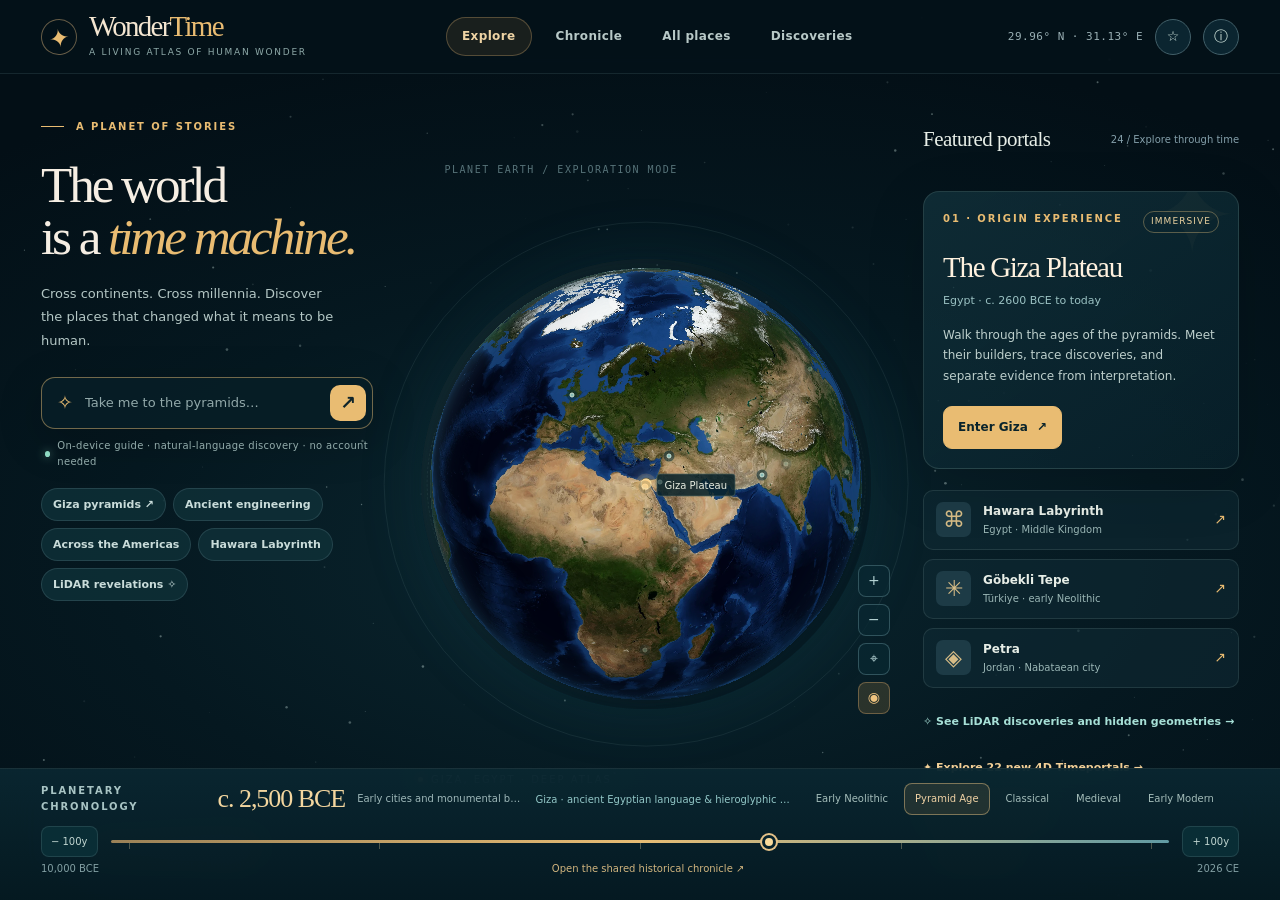
==== commit b7ca9e6f: "feat: WonderTime 4 satellite globe, surface approach and LiDAR discovery lab" ====
--- a/index.html
+++ b/index.html
@@ -94,6 +94,36 @@
 @media(max-width:800px){.tp-hud{width:min(270px,66%);padding:8px 10px;left:10px;bottom:8px}.tp-hud-heading{font-size:8px;margin-bottom:7px}.tp-hud-grid{gap:6px}.tp-hud-grid span{font-size:8px;margin-bottom:2px}.tp-hud-grid strong{font-size:11px}.tp-hud-grid>div:first-child strong{font-size:17px}.tp-hud-scope{font-size:8px;margin-top:6px;padding-top:5px}.tp-toolrow{bottom:10px;right:8px;flex-direction:column;max-width:29%}.tp-tool{padding:6px 8px}}
 @media(max-width:430px){.tp-hud{width:61%;bottom:6px}.tp-hud-grid>div:nth-child(3){display:none}.tp-hud-scope{max-height:27px;overflow:hidden}.tp-toolrow{gap:4px}}
 
+/* Earth to ground: a responsive, circular geographic approach; never a historical map */
+.surface-view{position:absolute;inset:1.5%;border-radius:50%;overflow:hidden;background:#0a2630;opacity:0;visibility:hidden;pointer-events:none;transition:opacity .42s,visibility .42s;z-index:5;box-shadow:inset 0 0 50px #00111b,0 0 50px #3d91a62a;touch-action:none}
+.surface-view.active{opacity:1;visibility:visible;pointer-events:auto;cursor:grab}
+.surface-view.panning{cursor:grabbing}
+.surface-fallback,.surface-tiles,.surface-pins{position:absolute;inset:0;width:100%;height:100%;pointer-events:none}
+.surface-tiles img{position:absolute;width:256px;height:256px;max-width:none;user-select:none;pointer-events:none;opacity:0;transition:opacity .24s}
+.surface-tiles img.loaded{opacity:1}
+.surface-pins .surface-pin{position:absolute;transform:translate(-50%,-50%);border:1px solid #ffdda2;background:#12323ce5;color:#f1daae;padding:4px 7px;line-height:1;border-radius:30px;font-size:11px;pointer-events:auto;box-shadow:0 0 0 3px #00131a8e;white-space:nowrap;cursor:pointer}
+.surface-exit{position:absolute;z-index:9;top:15%;left:50%;transform:translateX(-50%);border:1px solid #b7d4d177;background:#07252bdf;color:#f0e1cb;padding:8px 11px;border-radius:20px;font-size:10px;white-space:nowrap;cursor:pointer}
+.surface-status{position:absolute;z-index:8;bottom:18%;left:50%;transform:translateX(-50%);width:max-content;max-width:78%;text-align:center;color:#f6e3bf;background:#07202ae8;border:1px solid #cdb07965;border-radius:20px;padding:6px 12px;font:9px ui-monospace,monospace;letter-spacing:.07em;pointer-events:none}
+.surface-attribution{position:absolute;z-index:8;bottom:12%;left:10%;right:10%;text-align:center;background:#061e27d9;border-radius:8px;padding:4px;color:#d3e2df;font-size:8px;line-height:1.4;pointer-events:auto}
+.surface-attribution a{color:#e9c68d;text-decoration:underline}
+.globe-controls button#surfaceEnter{background:#b88c4933;color:#eec37f;border-color:#ad8b5c84}
+@media(max-width:680px){.surface-exit{top:15%;font-size:9px;padding:6px 9px}.surface-status{bottom:19%;font-size:8px}.surface-attribution{font-size:7px;bottom:10%}}
+/* Keep all four globe tools above the fixed time dock. */
+.globe-controls{bottom:22%}
+@media(max-width:680px){.globe-controls{bottom:18%}}
+
+.globe-shell.surface-active > #globe,.globe-shell.surface-active > #markers{opacity:0;pointer-events:none}
+.globe-shell.surface-active::after{box-shadow:none}
+
+.discovery-lab{position:fixed;inset:0;z-index:100;background:#05181feF;color:#e8ede5;backdrop-filter:blur(25px);display:none;flex-direction:column;overflow:auto}
+.discovery-lab.open{display:flex}.discovery-head{display:flex;gap:25px;align-items:center;justify-content:space-between;padding:22px clamp(20px,3vw,45px);border-bottom:1px solid #8baaa93d;background:#091e28}.discovery-head h2{font:clamp(26px,3vw,43px)/1.08 Georgia,serif;margin:9px 0 4px;color:#f5e8d7}.discovery-head h2 span{font-style:italic;color:#e5b66d}.discovery-head p{font-size:12px;color:#9bb9b9;margin:0}.discovery-head button{background:#17333b;border:1px solid #7eaba999;color:#f1dbbd;padding:11px 17px;border-radius:22px;cursor:pointer}
+.discovery-body{display:grid;grid-template-columns:245px minmax(340px,1fr) 270px;gap:18px;padding:18px clamp(16px,2vw,33px);min-height:0;flex:1}.discovery-index{overflow:auto;display:flex;flex-direction:column;gap:9px}.discovery-option{text-align:left;padding:13px;border:1px solid #55798456;border-radius:12px;background:#0d2730;color:#bcd4d0;cursor:pointer;display:flex;flex-direction:column;gap:5px}.discovery-option strong{color:#ecdfce;font-size:14px}.discovery-option small{color:#84a8a7;font-size:11px}.discovery-option.active{border-color:#e4bd74b8;background:#1b3338;box-shadow:inset 3px 0 0 #e9bb6d}.discovery-option:hover{border-color:#9bcac8aa}.discovery-option .disc-num{font:10px ui-monospace,monospace;letter-spacing:.12em;color:#e3ba7a}
+.discovery-stage{min-width:0;display:flex;flex-direction:column;gap:13px}.discovery-canvas-wrap{min-height:370px;flex:1;position:relative;overflow:hidden;border:1px solid #61838555;border-radius:18px;background:radial-gradient(circle,#274b4a 0,#0b242c 70%)}#discoveryCanvas{display:block;width:100%;height:100%;min-height:370px;touch-action:pan-y}.discovery-canvas-label{position:absolute;top:12px;left:14px;border:1px solid #d2b58355;background:#071d25d6;padding:6px 9px;border-radius:20px;color:#f2d09b;font:10px ui-monospace,monospace;letter-spacing:.06em;pointer-events:none}.discovery-scan{position:absolute;top:0;bottom:0;left:65%;width:2px;background:#a4f8ed99;box-shadow:0 0 17px 3px #63dbc569;pointer-events:none}
+.discovery-tools{padding:5px 7px}.discovery-tools label{font-size:12px;color:#c9d9d2;display:flex;justify-content:space-between}.discovery-tools input[type=range]{width:100%;margin:12px 0;accent-color:#dcb674}.discovery-switches{display:flex;flex-wrap:wrap;gap:8px}.discovery-switches button{background:#102a33;border:1px solid #68888870;padding:8px 11px;color:#bad4cf;border-radius:18px;font-size:11px;cursor:pointer}.discovery-switches button.active{background:#d5ae6d;color:#06232e;border-color:#e7c88e}.discovery-limitation{font-size:11px;line-height:1.5;color:#93b2b1;border-top:1px solid #56787945;padding:10px 7px 0}
+.discovery-story{overflow:auto;background:#0c2530;border:1px solid #64858d50;border-radius:15px;padding:19px;line-height:1.65}.discovery-story .disc-tag{font:10px ui-monospace,monospace;letter-spacing:.08em;color:#efbf7c}.discovery-story h3{font:29px/1.1 Georgia,serif;color:#f5e7d2;margin:15px 0}.discovery-story p{color:#b9cfca;font-size:12px}.discovery-story strong{color:#edd8b7}.discovery-story a{color:#f4d094}.discovery-story hr{border:none;border-top:1px solid #506b705e;margin:18px 0}.discovery-story button{padding:10px 13px;border-radius:8px;background:#e6b86b;border:0;color:#0e2830;font-weight:700;cursor:pointer;width:100%;margin:9px 0}
+@media(max-width:1060px){.discovery-body{grid-template-columns:1fr 260px}.discovery-index{grid-column:1/-1;flex-direction:row;overflow:auto}.discovery-option{min-width:210px}.discovery-stage{min-height:480px}}
+@media(max-width:680px){.discovery-head{padding:14px;gap:7px}.discovery-head h2{font-size:24px}.discovery-head h2 span{font-size:17px}.discovery-head p{font-size:10px}.discovery-head button{font-size:10px;padding:8px}.discovery-body{display:flex;flex-direction:column;padding:10px;gap:9px}.discovery-index{flex:0 0 auto;flex-direction:row;overflow-x:auto;min-height:86px}.discovery-option{min-width:175px;padding:8px}.discovery-stage{min-height:380px}.discovery-canvas-wrap{min-height:290px;max-height:370px}#discoveryCanvas{min-height:290px}.discovery-story{flex:none;max-height:none}.discovery-tools{padding:0 4px}.discovery-limitation{font-size:10px}}
+
 
 .dock-civilization{display:block;max-width:380px;color:#93c8c8;font-size:10px;white-space:nowrap;overflow:hidden;text-overflow:ellipsis;margin-top:2px}
 @media(max-width:800px){.dock-civilization{max-width:230px;font-size:9px}}
@@ -103,21 +133,21 @@
 <canvas id="stars" aria-hidden="true"></canvas>
 <header>
   <a class="brand" href="#home" id="brandHome" aria-label="WonderTime home"><span class="brand-emblem">✦</span><span><span class="brand-text">Wonder<b>Time</b></span><span class="brand-sub">A living atlas of human wonder</span></span></a>
-  <nav class="nav" aria-label="Main navigation"><button type="button" class="active" data-nav="explore">Explore</button><button type="button" data-nav="timeline">Chronicle</button><button type="button" data-nav="places">All places</button></nav>
+  <nav class="nav" aria-label="Main navigation"><button type="button" class="active" data-nav="explore">Explore</button><button type="button" data-nav="timeline">Chronicle</button><button type="button" data-nav="places">All places</button><button type="button" data-nav="discoveries">Discoveries</button></nav>
   <div class="top-actions"><span class="coordinates" id="coords">29.98° N · 31.13° E</span><button class="circle-btn" id="trailBtn" title="My saved trail" aria-label="View my saved trail">☆</button><button class="circle-btn" id="helpBtn" title="About WonderTime" aria-label="About WonderTime">ⓘ</button></div>
 </header>
 <main>
   <section class="intro" aria-labelledby="headline"><div class="eyebrow smallcaps">A planet of stories</div><h1 id="headline">The world<br>is a <em>time machine.</em></h1><p>Cross continents. Cross millennia. Discover the places that changed what it means to be human.</p>
     <form id="queryForm" class="searchbox" autocomplete="off"><label class="sr-only" for="query">Ask the planet or search a wonder</label><div class="query-shell"><span class="search-icon" aria-hidden="true">✧</span><input type="search" id="query" placeholder="Take me to the pyramids…" spellcheck="false"/><button class="ask-btn" type="submit" aria-label="Explore search">↗</button></div><div class="searchhint"><span class="live-dot"></span><span>On-device guide · natural-language discovery · no account needed</span></div></form>
-    <div class="suggestions" aria-label="Suggested journeys"><button class="chip" data-query="Take me to Giza">Giza pyramids ↗</button><button class="chip" data-query="Show ancient engineering">Ancient engineering</button><button class="chip" data-query="Explore the Americas">Across the Americas</button><button class="chip" data-query="Take me to Hawara">Hawara Labyrinth</button></div>
+    <div class="suggestions" aria-label="Suggested journeys"><button class="chip" data-query="Take me to Giza">Giza pyramids ↗</button><button class="chip" data-query="Show ancient engineering">Ancient engineering</button><button class="chip" data-query="Explore the Americas">Across the Americas</button><button class="chip" data-query="Take me to Hawara">Hawara Labyrinth</button><button class="chip" data-query="Show LiDAR discoveries">LiDAR revelations ✧</button></div>
     <div id="conversation" class="conversation" aria-live="polite"></div>
     <div class="intro-bottom"><div class="square">⌁</div><div><strong>Time is the fourth dimension.</strong><span>Move the year. Enter a timeportal.</span></div></div>
   </section>
-  <section class="planet-stage" aria-label="Interactive globe with historical sites"><div class="orbit"></div><div class="planet-halo"></div><div class="globe-shell" id="globeShell"><canvas id="globe" aria-label="Drag to rotate planet Earth. Select site buttons for details."></canvas><div id="markers" class="markers"></div></div><div class="globe-topnote">PLANET EARTH / EXPLORATION MODE</div><div class="globe-label"><span class="signal"></span><span id="globeCaption">EARTH · INTERACTIVE</span></div><div class="globe-controls"><button id="zoomIn" title="Zoom in" aria-label="Zoom in">+</button><button id="zoomOut" title="Zoom out" aria-label="Zoom out">−</button><button id="resetGlobe" title="Reset view" aria-label="Reset globe">⌖</button></div></section>
+  <section class="planet-stage" aria-label="Interactive globe with historical sites"><div class="orbit"></div><div class="planet-halo"></div><div class="globe-shell" id="globeShell"><canvas id="globe" aria-label="Drag to rotate Earth, scroll to approach a location. Select site buttons for details."></canvas><div id="markers" class="markers"></div><div id="surfaceMode" class="surface-view" aria-label="Detailed geographic surface map"><canvas id="surfaceFallback" class="surface-fallback" aria-hidden="true"></canvas><div id="surfaceTiles" class="surface-tiles" aria-hidden="true"></div><div id="surfacePins" class="surface-pins"></div><button type="button" class="surface-exit" id="surfaceExit">← Back to orbit</button><div class="surface-status" id="surfaceStatus">SATELLITE / GEOGRAPHIC APPROACH</div><div class="surface-attribution" id="surfaceAttribution">NASA Blue Marble · Modern geographic context</div></div></div><div class="globe-topnote">PLANET EARTH / EXPLORATION MODE</div><div class="globe-label"><span class="signal"></span><span id="globeCaption">EARTH · INTERACTIVE</span></div><div class="globe-controls"><button id="zoomIn" title="Zoom in" aria-label="Zoom in">+</button><button id="zoomOut" title="Zoom out" aria-label="Zoom out">−</button><button id="resetGlobe" title="Reset view" aria-label="Reset globe">⌖</button><button id="surfaceEnter" title="Approach the surface / geographic zoom" aria-label="Open detailed geographic surface view">◉</button></div></section>
   <aside class="side" aria-label="Featured destinations"><div class="section-head"><h2>Featured portals</h2><small>24 / Explore through time</small></div>
     <div class="site-feature"><div class="feature-top"><span class="smallcaps gold">01 · Origin experience</span><span class="tag">Immersive</span></div><h3>The Giza Plateau</h3><span class="place">Egypt · c. 2600 BCE to today</span><p>Walk through the ages of the pyramids. Meet their builders, trace discoveries, and separate evidence from interpretation.</p><button class="button-main" data-site="giza">Enter Giza <span aria-hidden="true">↗</span></button></div>
     <div class="explore-stack"><button class="mini-card" data-site="hawara"><span class="mini-icon">⌘</span><span><b>Hawara Labyrinth</b><small>Egypt · Middle Kingdom</small></span><span style="margin-left:auto;color:var(--gold)">↗</span></button><button class="mini-card" data-site="gobekli"><span class="mini-icon">✳</span><span><b>Göbekli Tepe</b><small>Türkiye · early Neolithic</small></span><span style="margin-left:auto;color:var(--gold)">↗</span></button><button class="mini-card" data-site="petra"><span class="mini-icon">◈</span><span><b>Petra</b><small>Jordan · Nabataean city</small></span><span style="margin-left:auto;color:var(--gold)">↗</span></button></div>
-    <button class="side-link" id="timeportalsBrowse" style="color:#f2cf97">✦ Explore 22 new 4D Timeportals →</button>
+    <button class="side-link" id="discoveriesBrowse" style="color:#a7e0d7">✧ See LiDAR discoveries and hidden geometries →</button><button class="side-link" id="timeportalsBrowse" style="color:#f2cf97">✦ Explore 22 new 4D Timeportals →</button>
 <button class="side-link" data-open="places">Explore all 24 places →</button><button class="side-link" id="trailSide">☆ My saved trail</button>
   </aside>
 </main>
@@ -191,12 +221,22 @@
  </div>
 </div>
 
+<section id="discoveryLab" class="discovery-lab" aria-label="LiDAR and remote-sensing discoveries" aria-hidden="true">
+  <div class="discovery-head"><div><span class="smallcaps gold">WONDERTIME / FIELD NOTES 01</span><h2>Hidden geometry<span> / Discovery Lab</span></h2><p>Where remote sensing changed the archaeological map</p></div><button id="discoveryExit" aria-label="Close discovery lab">← Return to Earth</button></div>
+  <div class="discovery-body"><aside class="discovery-index" id="discoveryIndex" aria-label="Choose archaeological discovery"></aside>
+    <section class="discovery-stage"><div class="discovery-canvas-wrap"><canvas id="discoveryCanvas" aria-label="Interactive illustrative shaded relief comparing vegetation canopy with visible earthwork forms"></canvas><div class="discovery-canvas-label">CONCEPTUAL TERRAIN • NOT RAW LIDAR DATA</div><div class="discovery-scan" id="discoveryScan"></div></div>
+      <div class="discovery-tools"><label for="revealTerrain">Peel back the canopy <span id="revealValue">65%</span></label><input type="range" id="revealTerrain" min="0" max="100" value="65" aria-label="Reveal illustrative bare-earth terrain"><div class="discovery-switches"><button class="active" data-discovery-mode="relief">Hillshade</button><button data-discovery-mode="structures">Feature interpretation</button><button id="discoveryRecenter">Reset view</button></div></div>
+      <div class="discovery-limitation">The shapes are original illustrations informed by published feature types, not licensed survey meshes, measured site elevations, or an exact map of hidden structures.</div>
+    </section><aside class="discovery-story" id="discoveryStory"></aside></div>
+</section>
+
 <div class="toast" id="toast" role="status" aria-live="polite"></div>
 <script>
 'use strict';
 const SITES=[{"id":"giza","name":"Giza Plateau","place":"Giza, Egypt","country":"Egypt","region":"Africa","lat":29.9792,"lon":31.1342,"date":"c. 2600–2500 BCE","start":-2600,"era":"Old Kingdom","focus":"Architecture, engineering, archaeology","status":"immersive","desc":"Three royal pyramid complexes, the Sphinx, workers’ settlements and cemeteries. Explore a millennium-spanning historical model with archival evidence and changing interpretations.","fact":"Khufu's pyramid is the only surviving Ancient Wonder of the World.","tags":["pyramids","ancient egypt","engineering","workers","sphinx","africa","stone","old kingdom"],"source":"https://whc.unesco.org/en/list/86/"},{"id":"hawara","name":"Hawara Labyrinth","place":"Faiyum, Egypt","country":"Egypt","region":"Africa","lat":29.2742,"lon":30.8992,"date":"c. 19th century BCE","start":-1840,"era":"Middle Kingdom","focus":"Ancient testimony, lost architecture, field research","status":"immersive","desc":"Amenemhat III’s pyramid and vast cult precinct; later descriptions of an extraordinary labyrinth are compelling, but no archaeologically verified complete floorplan survives.","fact":"Herodotus reported 3,000 rooms; that figure is an ancient account, not a surveyed count.","tags":["labyrinth","egypt","faiyum","pyramid","herodotus","mummy portraits","middle kingdom","archaeology"],"source":"https://www.ucl.ac.uk/museums-static/digitalegypt/hawara1/index.html"},{"id":"gobekli","name":"Göbekli Tepe","place":"Şanlıurfa, Türkiye","country":"Türkiye","region":"Asia","lat":37.2231,"lon":38.9226,"date":"c. 9600–8200 BCE","start":-9600,"era":"Pre-Pottery Neolithic","focus":"Ritual, early monumentality","status":"preview","desc":"Monumental circular enclosures and carved T-shaped stone pillars reveal impressive communal building before pottery and urban civilizations.","fact":"The monumental structures belong to the early Neolithic, long before the pyramids.","tags":["neolithic","pillars","ritual","prehistory","turkey","anatolia"],"source":"https://whc.unesco.org/en/list/1572/"},{"id":"stonehenge","name":"Stonehenge","place":"Wiltshire, United Kingdom","country":"United Kingdom","region":"Europe","lat":51.1789,"lon":-1.8262,"date":"c. 3000–1600 BCE","start":-3000,"era":"Neolithic / Bronze Age","focus":"Astronomy, ritual landscapes","status":"preview","desc":"A prehistoric monument embedded in a wider landscape of burial mounds, processional routes and changing ceremonies.","fact":"Its stone circles developed in multiple phases over many centuries.","tags":["megalith","solstice","ritual","astronomy","britain","neolithic"],"source":"https://whc.unesco.org/en/list/373/"},{"id":"petra","name":"Petra","place":"Ma'an, Jordan","country":"Jordan","region":"Asia","lat":30.3285,"lon":35.4444,"date":"flourished c. 1st c. BCE–2nd c. CE","start":-300,"era":"Nabataean / Roman","focus":"Trade networks, water engineering","status":"preview","desc":"Nabataean caravan-city cut into sandstone cliffs; monumental facades and sophisticated water engineering connected trade routes across Arabia and the Mediterranean.","fact":"Its landscape combines rock-cut architecture with a sophisticated water system.","tags":["nabataean","traders","desert","engineering","water","jordan"],"source":"https://whc.unesco.org/en/list/326/"},{"id":"machu","name":"Machu Picchu","place":"Cusco Region, Peru","country":"Peru","region":"South America","lat":-13.1631,"lon":-72.545,"date":"c. 15th century CE","start":1450,"era":"Inca","focus":"Mountain engineering, society","status":"preview","desc":"A royal Inca estate set high above the Urubamba River, built with terraces, water channels and precisely worked stone architecture.","fact":"Its engineered terraces helped manage steep Andean terrain.","tags":["inca","mountains","peru","terraces","water","engineering","andean"],"source":"https://whc.unesco.org/en/list/274/"},{"id":"angkor","name":"Angkor","place":"Siem Reap, Cambodia","country":"Cambodia","region":"Asia","lat":13.4125,"lon":103.867,"date":"9th–15th centuries CE","start":802,"era":"Khmer Empire","focus":"Urban networks, water landscapes","status":"preview","desc":"A vast ceremonial and urban landscape of Khmer temples, canals, reservoirs and royal capitals, including Angkor Wat.","fact":"The monumental landscape extends far beyond a single temple.","tags":["khmer","angkor wat","cambodia","temple","hydrology","water","engineering"],"source":"https://whc.unesco.org/en/list/668/"},{"id":"chichen","name":"Chichén Itzá","place":"Yucatán, Mexico","country":"Mexico","region":"North America","lat":20.6843,"lon":-88.5678,"date":"c. 600–1200 CE","start":600,"era":"Maya / Postclassic","focus":"Astronomy, urban ceremony","status":"preview","desc":"A major Maya urban and ceremonial center whose surviving architecture includes El Castillo, a ballcourt and observatory-related structures.","fact":"The site reflects regional political and cultural changes over centuries.","tags":["maya","mexico","astronomy","temples","mesoamerica","pyramid"],"source":"https://whc.unesco.org/en/list/483/"},{"id":"teotihuacan","name":"Teotihuacan","place":"State of Mexico, Mexico","country":"Mexico","region":"North America","lat":19.6925,"lon":-98.8438,"date":"c. 100 BCE–650 CE","start":-100,"era":"Classic Mesoamerica","focus":"Urban planning, monumentality","status":"preview","desc":"One of ancient Mesoamerica’s largest cities, organized around the Avenue of the Dead and its Sun and Moon pyramids.","fact":"Its city-scale layout reveals remarkable planning and social organization.","tags":["mexico","city","avenue","pyramids","mesoamerica","urbanism"],"source":"https://whc.unesco.org/en/list/414/"},{"id":"borobudur","name":"Borobudur","place":"Central Java, Indonesia","country":"Indonesia","region":"Asia","lat":-7.6079,"lon":110.2038,"date":"8th–9th centuries CE","start":780,"era":"Sailendra dynasty","focus":"Pilgrimage, Buddhist cosmology","status":"preview","desc":"A monumental Buddhist sanctuary with relief galleries and stupas that unfold as a pilgrimage through successive symbolic levels.","fact":"Its sculpture program and architecture work together as a ceremonial journey.","tags":["buddhist","indonesia","stupa","pilgrimage","temple","religion"],"source":"https://whc.unesco.org/en/list/592/"},{"id":"rapanui","name":"Rapa Nui","place":"Easter Island, Chile","country":"Chile","region":"Oceania","lat":-27.1127,"lon":-109.3497,"date":"c. 10th–17th centuries CE","start":900,"era":"Rapa Nui culture","focus":"Moai, island archaeology","status":"preview","desc":"An island cultural landscape known for its monumental moai, ceremonial platforms and remarkable Polynesian history.","fact":"Moai were made in a wider social and ritual landscape, not as isolated sculptures.","tags":["moai","island","polynesia","pacific","chile","statues"],"source":"https://whc.unesco.org/en/list/715/"},{"id":"nanmadol","name":"Nan Madol","place":"Pohnpei, Micronesia","country":"Micronesia","region":"Oceania","lat":6.843,"lon":158.335,"date":"c. 1200–1500 CE","start":1200,"era":"Saudeleur dynasty","focus":"Ocean engineering, political power","status":"preview","desc":"Artificial islets and monumental basalt walls create a distinctive ceremonial center built among the tidal waters of Pohnpei.","fact":"Its monumental enclosures stand on a network of constructed islets.","tags":["micronesia","ocean","islands","basalt","engineering","pacific"],"source":"https://whc.unesco.org/en/list/1503/"},{"id":"tikal","name":"Tikal","place":"Petén, Guatemala","country":"Guatemala","region":"North America","lat":17.222,"lon":-89.6237,"date":"c. 200–900 CE","start":200,"era":"Classic Maya","focus":"Rainforest city, dynasties","status":"preview","desc":"Towering temple pyramids rise above a Maya urban landscape of palaces, roads, reservoirs and carved historical monuments.","fact":"Its inscriptions and monuments help reconstruct royal histories.","tags":["maya","guatemala","rainforest","temples","dynasty","pyramid"],"source":"https://whc.unesco.org/en/list/64/"},{"id":"greatzimbabwe","name":"Great Zimbabwe","place":"Masvingo, Zimbabwe","country":"Zimbabwe","region":"Africa","lat":-20.267,"lon":30.933,"date":"c. 11th–15th centuries CE","start":1100,"era":"Shona-speaking societies","focus":"Stone cities, African trade","status":"preview","desc":"Sophisticated dry-stone walling and enclosures mark a major southern African center embedded in far-reaching trade networks.","fact":"Its monumental walls were built without mortar.","tags":["africa","zimbabwe","stone","city","trade","architecture"],"source":"https://whc.unesco.org/en/list/364/"},{"id":"pompeii","name":"Pompeii","place":"Campania, Italy","country":"Italy","region":"Europe","lat":40.746,"lon":14.4989,"date":"buried 79 CE","start":-600,"era":"Roman","focus":"Everyday life, catastrophe","status":"preview","desc":"An unusually preserved Roman town whose streets, workshops, homes and wall paintings reveal daily urban life before Vesuvius erupted in 79 CE.","fact":"The eruption preserved detailed traces of ordinary Roman life.","tags":["rome","roman","volcano","italy","daily life","city"],"source":"https://whc.unesco.org/en/list/829/"},{"id":"rome","name":"Colosseum & Rome","place":"Rome, Italy","country":"Italy","region":"Europe","lat":41.8902,"lon":12.4922,"date":"Colosseum inaugurated 80 CE","start":70,"era":"Roman Empire","focus":"Civic spectacle, infrastructure","status":"preview","desc":"The Flavian Amphitheatre sits within the extraordinarily layered urban history of Rome, from ancient imperial monuments to later adaptation.","fact":"The Colosseum is part of a much larger evolving historic city.","tags":["roman","rome","colosseum","italy","amphitheatre","engineering"],"source":"https://whc.unesco.org/en/list/91/"},{"id":"greatwall","name":"Great Wall","place":"Mutianyu sector, China","country":"China","region":"Asia","lat":40.4319,"lon":116.5704,"date":"multiple phases; surviving sector largely Ming","start":-300,"era":"Imperial Chinese dynasties","focus":"Frontiers, defense, landscape","status":"preview","desc":"A monumental network of border defenses built and rebuilt by different Chinese states and dynasties over many centuries.","fact":"It is not one wall constructed in a single campaign or dynasty.","tags":["china","great wall","defense","frontier","engineering","ming"],"source":"https://whc.unesco.org/en/list/438/"},{"id":"taj","name":"Taj Mahal","place":"Agra, India","country":"India","region":"Asia","lat":27.1751,"lon":78.0421,"date":"1632–1653 CE","start":1632,"era":"Mughal Empire","focus":"Architecture, memory, craftsmanship","status":"preview","desc":"A Mughal funerary monument conceived as an integrated garden, riverfront and marble architectural ensemble.","fact":"Its decorative stone inlay is part of a unified architectural composition.","tags":["mughal","india","marble","garden","tomb","craftsmanship"],"source":"https://whc.unesco.org/en/list/252/"},{"id":"abusimbel","name":"Abu Simbel","place":"Aswan Governorate, Egypt","country":"Egypt","region":"Africa","lat":22.3372,"lon":31.6258,"date":"13th century BCE","start":-1260,"era":"New Kingdom","focus":"Monumentality, conservation","status":"preview","desc":"Two rock-cut temples of Ramesses II and Nefertari, famously relocated in the twentieth century to protect them from the rising reservoir.","fact":"The modern relocation was itself an enormous international conservation undertaking.","tags":["egypt","temple","ramesses","rescue","unesco","engineering"],"source":"https://whc.unesco.org/en/list/88/"},{"id":"sigiriya","name":"Sigiriya","place":"Central Province, Sri Lanka","country":"Sri Lanka","region":"Asia","lat":7.957,"lon":80.7603,"date":"5th century CE","start":477,"era":"Anuradhapura kingdom","focus":"Water gardens, royal landscape","status":"preview","desc":"An immense rock citadel whose palace landscape contains gardens, hydraulic features and extraordinary painted surfaces.","fact":"Its designed gardens combine landscape, water and architecture.","tags":["sri lanka","gardens","rock","water","engineering","palace"],"source":"https://whc.unesco.org/en/list/202/"},{"id":"mohenjo","name":"Mohenjo-daro","place":"Sindh, Pakistan","country":"Pakistan","region":"Asia","lat":27.3294,"lon":68.1383,"date":"c. 2600–1900 BCE","start":-2600,"era":"Indus civilization","focus":"Sanitation, urban planning","status":"preview","desc":"A major Indus urban settlement with planned streets, sophisticated drainage and distinct public and domestic architecture.","fact":"Its planned drainage systems testify to complex ancient urban infrastructure.","tags":["indus","pakistan","cities","water","sanitation","engineering"],"source":"https://whc.unesco.org/en/list/138/"},{"id":"lalibela","name":"Lalibela","place":"Amhara, Ethiopia","country":"Ethiopia","region":"Africa","lat":12.0317,"lon":39.0467,"date":"12th–13th centuries CE","start":1150,"era":"Zagwe dynasty","focus":"Rock-hewn churches, living heritage","status":"preview","desc":"An interconnected complex of rock-hewn churches, passageways and sacred landscapes that continues as a living place of worship.","fact":"The churches were carved downward from living rock.","tags":["ethiopia","africa","rock","churches","religion","architecture"],"source":"https://whc.unesco.org/en/list/18/"},{"id":"persepolis","name":"Persepolis","place":"Fars, Iran","country":"Iran","region":"Asia","lat":29.9352,"lon":52.8912,"date":"founded c. 518 BCE","start":-518,"era":"Achaemenid Empire","focus":"Royal power, architecture","status":"preview","desc":"Achaemenid ceremonial terraces and monumental palaces whose reliefs illuminate the imperial court and its global connections.","fact":"Stone reliefs show delegations and courtly imagery rather than a complete picture of imperial life.","tags":["persia","iran","palaces","royal","stone","empire"],"source":"https://whc.unesco.org/en/list/114/"},{"id":"cusco","name":"Sacsayhuamán & Cusco","place":"Cusco, Peru","country":"Peru","region":"South America","lat":-13.5092,"lon":-71.9821,"date":"15th century CE","start":1400,"era":"Inca","focus":"Masonry, urban design","status":"preview","desc":"Monumental fitted-stone walls above Cusco, part of the Inca capital and a broader cultural landscape transformed during and after Spanish conquest.","fact":"The great stone walls show exceptional fitted masonry without modern machine cutting.","tags":["inca","cusco","peru","masonry","engineering","south america"],"source":"https://whc.unesco.org/en/list/273/"}];
 const HISTORY=[{"site_id":"giza","year":-10500,"title":"Before the pyramids: landscape, not a lost city","description":"This is the date invoked by some modern lost-civilization theories, not an archaeological starting date for Giza. There is no excavated evidence for a pyramid-building culture on the plateau in 10,500 BCE. The limestone was here; the Fourth Dynasty pyramids were not.","category":"evidence","evidence_basis":"Unverified ancient-civilization claim; geological setting","scene_effect":"Context only","sources":[{"label":"Digital Giza — Introduction to Giza","url":"https://giza.fas.harvard.edu/gizaintro/"},{"label":"UNESCO — Memphis and Its Necropolis","url":"https://whc.unesco.org/en/list/86"}]},{"site_id":"giza","year":-7000,"title":"The wetter Sahara","description":"Early and mid-Holocene northern Africa experienced wetter phases than today. The Nile and western desert changed as climate fluctuated; do not imagine a continuous tropical jungle on the plateau.","category":"site","evidence_basis":"Palaeoenvironmental reconstruction","scene_effect":"Context only","sources":[{"label":"2022 Nile waterscapes paper (PNAS)","url":"https://pmc.ncbi.nlm.nih.gov/articles/PMC9477388/"}]},{"site_id":"giza","year":-3100,"title":"A unified Egyptian state emerges","description":"Political unification and the formation of kingship established the institutions that later commanded large construction projects. Memphis became an important royal and administrative center close to Giza. The exact sequence of early dynastic events is still studied.","category":"site","evidence_basis":"Broad historical chronology","scene_effect":"Context only","sources":[{"label":"UNESCO — Memphis and Its Necropolis","url":"https://whc.unesco.org/en/list/86"}]},{"site_id":"giza","year":-3000,"title":"Early burials on the plateau","description":"Some tombs and archaeological indications suggest use of Giza before Khufu. They cannot be described confidently as a complete Fourth Dynasty cemetery yet; large parts of the formal necropolis came later.","category":"site","evidence_basis":"Archaeological interpretation","scene_effect":"Context only","sources":[{"label":"Oxford Handbook — Art and Archaeology of Giza","url":"https://academic.oup.com/edited-volume/43506/chapter/364132852"}]},{"site_id":"giza","year":-2660,"title":"Before Giza: stone architecture at Saqqara","description":"Djoser’s Step Pyramid at Saqqara demonstrated monumental stone building in an earlier dynasty. It is not a lost pyramid at Giza, so the scene remains unchanged.","category":"site","evidence_basis":"Established off-site comparison","scene_effect":"Context only","sources":[{"label":"UNESCO — Memphis and Its Necropolis","url":"https://whc.unesco.org/en/list/86"}]},{"site_id":"giza","year":-2610,"title":"Sneferu experiments at Meidum and Dahshur","description":"Bent, stepped and true pyramid forms before Khufu show the rapid development of large-scale construction. Sneferu’s monuments are off-site; this is contextual history, not geometry added at Giza.","category":"site","evidence_basis":"Established off-site comparison; dates approximate","scene_effect":"Context only","sources":[{"label":"UNESCO — Memphis and Its Necropolis","url":"https://whc.unesco.org/en/list/86"}]},{"site_id":"giza","year":-2589,"title":"Khufu’s construction begins","description":"The conventional chronology places Khufu’s reign in the mid-third millennium BCE, but absolute dates vary by source. Quarrying, surveying, hauling and the construction of a working harbor were part of a coordinated state project. The modeled start year is illustrative, not a dated foundation inscription.","category":"site","evidence_basis":"Reign dating and building sequence estimated","scene_effect":"Reconstructed physical change","sources":[{"label":"Digital Giza — Introduction to Giza","url":"https://giza.fas.harvard.edu/gizaintro/"},{"label":"2022 Nile waterscapes paper (PNAS)","url":"https://pmc.ncbi.nlm.nih.gov/articles/PMC9477388/"}]},{"site_id":"giza","year":-2582,"title":"The organization behind the stone","description":"Thousands of people are needed not just to lift masonry, but to quarry limestone, maintain tools, prepare food, manage stock, make boats, keep records and deliver stone. The 20,000–30,000 figure often quoted for Giza is a broad workforce estimate, not a census of all workers on one day.","category":"site","evidence_basis":"Scholarly estimate; no surviving annual workforce roster","scene_effect":"Context only","sources":[{"label":"AERA — The Lost City of the Pyramid Builders","url":"https://aeraweb.org/projects/lost-city/"},{"label":"AERA — Feeding Pyramid Workers","url":"https://aeraweb.org/feeding-pyramid-workers/"}]},{"site_id":"giza","year":-2579,"title":"The Great Pyramid takes shape","description":"Most of a pyramid’s volume is concentrated in its lower courses. The exact construction pace and ramp designs are unknown; this atlas visualizes one approximate progression rather than claiming to reproduce every building season.","category":"site","evidence_basis":"Illustrative construction schedule","scene_effect":"Reconstructed physical change","sources":[{"label":"Digital Giza — Introduction to Giza","url":"https://giza.fas.harvard.edu/gizaintro/"}]},{"site_id":"giza","year":-2566,"title":"Khufu’s complex nears completion","description":"The pyramid originally stood about 146.6 meters high and carried fine limestone casing. Merer’s surviving logbook records a team transporting Tura limestone by boat to Khufu’s works late in the reign. It does not reveal the total workforce or solve the upper-ramp problem.","category":"site","evidence_basis":"Monument measurements and contemporary transport record","scene_effect":"Reconstructed physical change","sources":[{"label":"University of Chicago — Merer and Giza logistics","url":"https://oi.uchicago.edu/sites/default/files/uploads/shared/docs/Publications/Annual-Reports/Annual-Report-2016-17.pdf"},{"label":"Digital Giza — Introduction to Giza","url":"https://giza.fas.harvard.edu/gizaintro/"}]},{"site_id":"giza","year":-2560,"title":"Djedefre and the succession","description":"Khufu’s successor Djedefre built his own pyramid at Abu Rawash, not on the Giza plateau. His place in the succession before Khafre is important; absolute reign dates vary in different chronologies.","category":"site","evidence_basis":"Royal succession; chronology approximate","scene_effect":"Context only","sources":[{"label":"Digital Giza — People and Places","url":"https://giza.fas.harvard.edu/commontopics/"}]},{"site_id":"giza","year":-2558,"title":"Khafre’s royal project begins","description":"Khafre placed his pyramid on higher ground and connected it to a mortuary temple, causeway and valley temple. Its apparent height in some views owes much to the bedrock beneath it.","category":"site","evidence_basis":"Monument attribution and survey","scene_effect":"Reconstructed physical change","sources":[{"label":"Egyptian Ministry — The Great Sphinx","url":"https://egymonuments.gov.eg/en/monuments/the-great-sphinx/"},{"label":"Digital Giza — Introduction to Giza","url":"https://giza.fas.harvard.edu/gizaintro/"}]},{"site_id":"giza","year":-2545,"title":"The Sphinx rises from bedrock","description":"Most evidence favors a date in Khafre’s reign for the Great Sphinx and its temple. It was carved from the natural limestone, not assembled from blocks; the exact sequence of cutting and temple completion is reconstructed from the site.","category":"site","evidence_basis":"Mainstream attribution; carving sequence inferred","scene_effect":"Reconstructed physical change","sources":[{"label":"Egyptian Ministry — The Great Sphinx","url":"https://egymonuments.gov.eg/en/monuments/the-great-sphinx/"}]},{"site_id":"giza","year":-2532,"title":"Khafre’s causeway, temples and Sphinx","description":"A processional route linked the valley to the plateau, with the Sphinx precinct next to the valley temple. These buildings were integral to kingship and mortuary ritual, not merely decorative forecourts.","category":"site","evidence_basis":"Known alignment; simplified model","scene_effect":"Reconstructed physical change","sources":[{"label":"Egyptian Ministry — The Great Sphinx","url":"https://egymonuments.gov.eg/en/monuments/the-great-sphinx/"}]},{"site_id":"giza","year":-2510,"title":"Menkaure’s pyramid and granite casing","description":"Menkaure’s pyramid is much smaller than its neighbors. Its lower facing used granite, which required transportation from far south. More modest scale did not mean the end of sophisticated royal construction.","category":"site","evidence_basis":"Monument evidence; approximate dates","scene_effect":"Reconstructed physical change","sources":[{"label":"Digital Giza — Introduction to Giza","url":"https://giza.fas.harvard.edu/gizaintro/"}]},{"site_id":"giza","year":-2503,"title":"Shepseskaf finishes the temples","description":"After Menkaure’s death, temple portions were completed in mudbrick rather than all the intended stone. This practical change is visible in the archaeological evidence, though precise completion dates remain approximate.","category":"site","evidence_basis":"Excavation-based interpretation","scene_effect":"Reconstructed physical change","sources":[{"label":"Oxford Handbook — Art and Archaeology of Giza","url":"https://academic.oup.com/edited-volume/43506/chapter/364132852"},{"label":"AERA — Fieldwork and Khentkawes settlement","url":"https://aeraweb.org/projects/"}]},{"site_id":"giza","year":-2498,"title":"Khentkawes I and royal succession","description":"Khentkawes I received an exceptional monument and an associated settlement. Her exact constitutional and family role at the transition toward the Fifth Dynasty is debated, so calling her definitively a reigning pharaoh would go beyond the evidence.","category":"site","evidence_basis":"Monument established; political role debated","scene_effect":"Reconstructed physical change","sources":[{"label":"AERA — Fieldwork and Khentkawes settlement","url":"https://aeraweb.org/projects/"},{"label":"Oxford Handbook — Art and Archaeology of Giza","url":"https://academic.oup.com/edited-volume/43506/chapter/364132852"}]},{"site_id":"giza","year":-2490,"title":"Royal complexes established, not abandoned","description":"The great Fourth Dynasty royal complexes are in place. The necropolis remained active: priests, artisans and administrators maintained mortuary institutions, while relatives and officials continued to build and use tombs.","category":"site","evidence_basis":"Long-lived mortuary and cemetery evidence","scene_effect":"Reconstructed physical change","sources":[{"label":"Digital Giza — Introduction to Giza","url":"https://giza.fas.harvard.edu/gizaintro/"},{"label":"AERA — Fieldwork and Khentkawes settlement","url":"https://aeraweb.org/projects/"}]},{"site_id":"giza","year":-2450,"title":"Priests, families and generations","description":"Successive generations served ritual endowments, supplied offerings and tended tombs. Giza became a place of work, memory and family status rather than an empty architectural stage.","category":"site","evidence_basis":"Excavated tombs and cult settlements","scene_effect":"Context only","sources":[{"label":"Digital Giza — Introduction to Giza","url":"https://giza.fas.harvard.edu/gizaintro/"},{"label":"AERA — Fieldwork and Khentkawes settlement","url":"https://aeraweb.org/projects/"}]},{"site_id":"giza","year":-2250,"title":"Later Old Kingdom repairs at Menkaure","description":"The Menkaure valley temple shows successive phases, including later Old Kingdom modification and rebuilding. Dating individual phases may be contested; the point is sustained use long after Menkaure.","category":"site","evidence_basis":"Stratigraphic interpretation; phase dates approximate","scene_effect":"Reconstructed physical change","sources":[{"label":"AERA — Fieldwork and Khentkawes settlement","url":"https://aeraweb.org/projects/"},{"label":"Oxford Handbook — Art and Archaeology of Giza","url":"https://academic.oup.com/edited-volume/43506/chapter/364132852"}]},{"site_id":"giza","year":-2150,"title":"A changing Old Kingdom","description":"The end of the Old Kingdom saw changes in central power and local administration. Some institutions declined and tombs suffered reuse or robbery, but it is inaccurate to imagine every cult stopping in one year.","category":"site","evidence_basis":"Broad periodization; not a single-day collapse","scene_effect":"Reconstructed physical change","sources":[{"label":"UNESCO — Memphis and Its Necropolis","url":"https://whc.unesco.org/en/list/86"}]},{"site_id":"hawara","year":-1950,"title":"The Fayum before the royal complex","description":"The Fayum depression, connected to the Nile by a natural waterway, offered farmland, wetland and a gateway to the western desert. The setting explains why Middle Kingdom rulers invested here.","category":"physical","evidence_basis":"Archaeological context","scene_effect":"pre","scene_warning":"General regional context; not a measured map of Fayum waterways at this exact year.","human_context":"People cultivated fields, managed water and moved between the Nile valley and the Fayum. The exact local population at this date is unknown.","why_it_matters":"A monument is never only a monument. Its power depended on agricultural wealth and the logistics of the wider region.","sources":[{"label":"UCL · Digital Egypt: Hawara","url":"https://www.ucl.ac.uk/museums-static/digitalegypt/hawara1/index.html"},{"label":"UCL · Amenemhat III","url":"https://www.ucl.ac.uk/museums-static/digitalegypt/chronology/amenemhatIII.html"}]},{"site_id":"hawara","year":-1850,"title":"Amenemhat III transforms the Fayum","description":"Amenemhat III expands royal activity across the Fayum. His monuments include work at Medinet Maadi and Biahmu as well as the eventual pyramid complex at Hawara.","category":"physical","evidence_basis":"Royal building activity","scene_effect":"middle","scene_warning":"The dates for Amenemhat III and individual works vary among chronological systems.","human_context":"Farmers, officials, craftspeople, masons and surveyors supported a state that could move food and building materials across Egypt.","why_it_matters":"Giza is a Fourth Dynasty royal landscape. Hawara tells the later Middle Kingdom story of a government reworking a living, irrigated region.","sources":[{"label":"UCL · Amenemhat III","url":"https://www.ucl.ac.uk/museums-static/digitalegypt/chronology/amenemhatIII.html"},{"label":"University of York · Hawara preservation and reconstruction","url":"https://pure.york.ac.uk/portal/en/projects/labyrinth-conservation-analysis-and-virtual-reconstruction-of-arc/"}]},{"site_id":"hawara","year":-1820,"title":"Hawara: the second royal pyramid","description":"After a first pyramid was built at Dahshur, Amenemhat III’s royal complex was established at Hawara. Its mudbrick pyramid was originally covered with stone; the weathered core survives.","category":"physical","evidence_basis":"Pyramid remains excavated","scene_effect":"middle","scene_warning":"Pyramid geometry in this scene is artistic; no exact workforce curve, casing date or surveyed elevation is asserted.","human_context":"The construction required organized quarry supply, transport, crafts and provisioning, but no reliable total construction workforce for Hawara survives.","why_it_matters":"Hawara demonstrates that pyramids did not end with Giza. Their architecture and their place in royal religion kept changing for centuries.","sources":[{"label":"UCL · Amenemhat III","url":"https://www.ucl.ac.uk/museums-static/digitalegypt/chronology/amenemhatIII.html"},{"label":"UCL · Digital Egypt: Hawara","url":"https://www.ucl.ac.uk/museums-static/digitalegypt/hawara1/index.html"},{"label":"University of York · Hawara preservation and reconstruction","url":"https://pure.york.ac.uk/portal/en/projects/labyrinth-conservation-analysis-and-virtual-reconstruction-of-arc/"}]},{"site_id":"hawara","year":-1800,"title":"A temple complex of extraordinary scale","description":"A vast mortuary temple was associated with the pyramid. Scholars widely identify its remains with the later classical “Labyrinth.” Very little survives intact of the original rooms.","category":"physical","evidence_basis":"Temple association established","scene_effect":"middle","scene_warning":"All drawn corridors/courts are a conceptual motif. None is claimed as a surveyed, verified room.","human_context":"Temple personnel, artisans, administrators and farmers made royal cult practices possible; their specific staffing numbers at Hawara cannot be reconstructed.","why_it_matters":"We know a major temple complex existed. We do not know the precise plan of thousands of chambers. The diagram therefore shows an area, not individual verified rooms.","sources":[{"label":"Uytterhoeven & Blom-Böer · Journal of Egyptian Archaeology (2002)","url":"https://doi.org/10.1177/030751330208800108"},{"label":"UCL · Reconstructive models and their limitations","url":"https://discovery.ucl.ac.uk/id/eprint/1372/"},{"label":"UCL · Digital Egypt: Hawara","url":"https://www.ucl.ac.uk/museums-static/digitalegypt/hawara1/index.html"}]},{"site_id":"hawara","year":-1700,"title":"After the king: worship and burial","description":"The pyramid precinct remained part of a wider religious and funerary landscape. Burial grounds at Hawara span the Middle Kingdom and later periods; continuity varied over the centuries.","category":"physical","evidence_basis":"Material and religious record","scene_effect":"after","scene_warning":"No claim of unbroken worship or occupation in every century.","human_context":"Priests, families and local communities could value a royal place long after its founder had died. What we know comes from incomplete remains, not a continuous diary.","why_it_matters":"The life of a wonder is usually longer than the reign in which it was founded.","sources":[{"label":"UCL · Digital Egypt: Hawara","url":"https://www.ucl.ac.uk/museums-static/digitalegypt/hawara1/index.html"},{"label":"University of York · Hawara preservation and reconstruction","url":"https://pure.york.ac.uk/portal/en/projects/labyrinth-conservation-analysis-and-virtual-reconstruction-of-arc/"}]},{"site_id":"giza","year":-1550,"title":"New Kingdom interest in the ancient plateau","description":"Later rulers revisited the monuments as prestigious ancestors and sacred places. Sand accumulated unevenly around the Sphinx and was cleared at different moments.","category":"site","evidence_basis":"Historical and archaeological synthesis","scene_effect":"Context only","sources":[{"label":"Egyptian Ministry — The Great Sphinx","url":"https://egymonuments.gov.eg/en/monuments/the-great-sphinx/"}]},{"site_id":"giza","year":-1420,"title":"Amenhotep II and Horemakhet","description":"Amenhotep II established a temple honoring the Sphinx as Horemakhet, “Horus in the Horizon.” This is distinct from the later Dream Stele, and the model already includes the approximate temple location.","category":"site","evidence_basis":"Monument attested; dates approximate","scene_effect":"Reconstructed physical change","sources":[{"label":"Egyptian Ministry — The Great Sphinx","url":"https://egymonuments.gov.eg/en/monuments/the-great-sphinx/"}]},{"site_id":"giza","year":-1400,"title":"Thutmose IV’s Dream Stele","description":"The inscription says that a prince slept near the Sphinx and received a royal promise in a dream. It is a primary source for royal ideology, not independent proof that the dream happened exactly as described.","category":"site","evidence_basis":"Inscribed royal account","scene_effect":"Reconstructed physical change","sources":[{"label":"Egyptian Ministry — The Great Sphinx","url":"https://egymonuments.gov.eg/en/monuments/the-great-sphinx/"}]},{"site_id":"giza","year":-1250,"title":"Ramesside reuse and restoration","description":"Later kings and their officials remembered the pyramid-builders, occasionally restoring monuments and reusing material. Specific claims about exactly which casing blocks went where should be handled cautiously.","category":"site","evidence_basis":"Mixed textual and archaeological evidence","scene_effect":"Context only","sources":[{"label":"Digital Giza — Introduction to Giza","url":"https://giza.fas.harvard.edu/gizaintro/"},{"label":"Egyptian Ministry — The Great Sphinx","url":"https://egymonuments.gov.eg/en/monuments/the-great-sphinx/"}]},{"site_id":"giza","year":-600,"title":"Late Period burials and revived cults","description":"New tombs and ritual activities appeared around older sacred places. Some deep shaft systems at Giza have multiple construction or reuse phases, complicating simple single-date labels.","category":"site","evidence_basis":"Monuments and reuse phases","scene_effect":"Context only","sources":[{"label":"Oxford Handbook — Art and Archaeology of Giza","url":"https://academic.oup.com/edited-volume/43506/chapter/364132852"}]},{"site_id":"giza","year":-450,"title":"Herodotus visits Egypt","description":"Herodotus recorded stories about “Cheops” from people he encountered. His narrative is valuable evidence for Greek-era memory of the pyramids, but it is not a direct Fourth Dynasty eyewitness record.","category":"rediscovery","evidence_basis":"Ancient literary testimony; secondhand claims","scene_effect":"Context only","sources":[{"label":"Digital Giza — Introduction to Giza","url":"https://giza.fas.harvard.edu/gizaintro/"}]},{"site_id":"hawara","year":-450,"title":"Herodotus enters the labyrinth","description":"Herodotus calls the Labyrinth a marvel that surpassed the pyramids. He reports twelve courts and 3,000 chambers—but says he did NOT enter the lower chambers. His description is a historical source, not a modern survey.","category":"testimony","evidence_basis":"Ancient written testimony","scene_effect":"after","scene_warning":"3,000 rooms and 12 courts are Herodotus’s numbers, not verified room counts. His attribution of construction is also historically problematic.","human_context":"Egyptian caretakers mediated what the Greek visitor learned. Their accounts and his narration preserve both observation and hearsay.","why_it_matters":"The story is powerful precisely because we can separate what a witness says he saw from what he heard about spaces he was not allowed to see.","sources":[{"label":"Herodotus · Histories 2.148 (translated primary text)","url":"https://penelope.uchicago.edu/Thayer/E/Roman/Texts/Herodotus/2b%2A.html"},{"label":"Uytterhoeven & Blom-Böer · Journal of Egyptian Archaeology (2002)","url":"https://doi.org/10.1177/030751330208800108"},{"label":"UCL · Reconstructive models and their limitations","url":"https://discovery.ucl.ac.uk/id/eprint/1372/"}]},{"site_id":"giza","year":-332,"title":"Alexander’s conquest and Ptolemaic Egypt","description":"Macedonian conquest and subsequent Ptolemaic rule transformed Egypt’s political world. The pyramids continued as ancient landmarks within a living Egyptian religious and cultural landscape.","category":"site","evidence_basis":"Established political chronology","scene_effect":"Context only","sources":[{"label":"UNESCO — Memphis and Its Necropolis","url":"https://whc.unesco.org/en/list/86"}]},{"site_id":"giza","year":-30,"title":"Egypt becomes a Roman province","description":"After Cleopatra VII’s defeat, Roman governance began in Egypt. Giza became a classical-era antiquarian and religious destination, not a newly built Roman site.","category":"site","evidence_basis":"Established political chronology","scene_effect":"Context only","sources":[{"label":"UNESCO — Memphis and Its Necropolis","url":"https://whc.unesco.org/en/list/86"}]},{"site_id":"hawara","year":-30,"title":"Egypt enters the Roman world","description":"After the end of Ptolemaic rule, Egypt becomes a Roman province. The site’s funerary history continues under new political and artistic traditions.","category":"physical","evidence_basis":"Regional historical context","scene_effect":"roman","scene_warning":"The change of government did not instantly transform the physical site in 30 BCE.","human_context":"Egyptian, Greek and Roman cultural practices mingle, without the people of the Fayum losing their local traditions.","why_it_matters":"One place can belong to several civilizational stories without the earlier story vanishing.","sources":[{"label":"UCL · Digital Egypt: Hawara","url":"https://www.ucl.ac.uk/museums-static/digitalegypt/hawara1/index.html"},{"label":"UCL · Hawara in the Roman period","url":"https://www.ucl.ac.uk/museums-static/digitalegypt/hawara1/roman/index.html"}]},{"site_id":"hawara","year":125,"title":"Faces of Roman Egypt","description":"Portrait panels painted in vivid, naturalistic styles become part of some mummified burials at Hawara. Their fusion of artistic conventions and Egyptian funerary practice is one of the most moving records of the ancient world.","category":"physical","evidence_basis":"Excavated portrait mummies","scene_effect":"roman","scene_warning":"Portrait-bearing burials span generations and are not all datable to precisely 125 CE.","human_context":"People buried here were not merely examples of an artistic style: they were individuals. Clothing, hairstyles, names and burial materials offer imperfect but intimate evidence about their lives.","why_it_matters":"The most memorable Hawara discovery may be faces—not architecture.","sources":[{"label":"UCL Petrie Museum · Hawara mummy portraits","url":"https://www.ucl.ac.uk/engage/museums-collections/petrie-museum-egyptian-and-sudanese-archaeology/top-objects-petrie-museum/hawara-mummy-portraits"},{"label":"UCL · Hawara in the Roman period","url":"https://www.ucl.ac.uk/museums-static/digitalegypt/hawara1/roman/index.html"},{"label":"UCL · Roman tomb chapels at Hawara","url":"https://www.ucl.ac.uk/museums-static/digitalegypt/hawara1/roman/stelae.html"}]},{"site_id":"giza","year":150,"title":"Roman visitors and inscriptions","description":"Visitors and officials encountered the pyramids and Sphinx as wonders of antiquity. Roman-period activity at the Sphinx is documented, although individual visiting dates and restoration details differ.","category":"rediscovery","evidence_basis":"Historical and epigraphic synthesis","scene_effect":"Context only","sources":[{"label":"Egyptian Ministry — The Great Sphinx","url":"https://egymonuments.gov.eg/en/monuments/the-great-sphinx/"}]},{"site_id":"hawara","year":250,"title":"An active cemetery, not just a legend","description":"The cemetery around the pyramid includes burials, chapels and diverse funerary goods. Some individuals were buried with painted panels; many were not.","category":"physical","evidence_basis":"Excavated cemetery","scene_effect":"roman","scene_warning":"The schematic burial symbols do not mark located tombs.","human_context":"The wider cemetery reflects distinctions of status, custom and identity. Lost excavation context makes some objects difficult to reconnect with their original owners.","why_it_matters":"Even world-famous portrait panels cannot stand in for the entirety of Hawara’s Roman population.","sources":[{"label":"UCL · Hawara in the Roman period","url":"https://www.ucl.ac.uk/museums-static/digitalegypt/hawara1/roman/index.html"},{"label":"UCL · Roman tomb chapels at Hawara","url":"https://www.ucl.ac.uk/museums-static/digitalegypt/hawara1/roman/stelae.html"},{"label":"UCL Petrie Museum · Hawara mummy portraits","url":"https://www.ucl.ac.uk/engage/museums-collections/petrie-museum-egyptian-and-sudanese-archaeology/top-objects-petrie-museum/hawara-mummy-portraits"}]},{"site_id":"hawara","year":395,"title":"Late antiquity and an altered landscape","description":"Over centuries, structures were dismantled, eroded and reused. The labyrinth temple ceased to survive as the elaborate building described by ancient writers.","category":"physical","evidence_basis":"Broad historical context","scene_effect":"ruins","scene_warning":"No single collapse or dismantling year is established; this marker introduces a gradual phase.","human_context":"Residents of the region continued to build and live around an evolving landscape. The exact date and sequence of each loss cannot be reconstructed.","why_it_matters":"A lost wonder was not necessarily destroyed in one dramatic event. Material disappears through many smaller decisions.","sources":[{"label":"UCL · Reconstructive models and their limitations","url":"https://discovery.ucl.ac.uk/id/eprint/1372/"},{"label":"Uytterhoeven & Blom-Böer · Journal of Egyptian Archaeology (2002)","url":"https://doi.org/10.1177/030751330208800108"}]},{"site_id":"giza","year":820,"title":"The tunnel traditionally linked to al-Maʾmun","description":"An entrance tunnel into Khufu’s pyramid is traditionally associated with the Abbasid ruler al-Maʾmun. The date and authorship of the cutting are not securely proven.","category":"rediscovery","evidence_basis":"Medieval historical tradition","scene_effect":"Context only","sources":[{"label":"Digital Giza — Introduction to Giza","url":"https://giza.fas.harvard.edu/gizaintro/"}]},{"site_id":"giza","year":1196,"title":"Menkaure: a failed demolition attempt","description":"Medieval Arabic historians describe an effort under al-Aziz Uthman to dismantle Menkaure’s pyramid. The large scar in the north face is commonly associated with that episode; the narrative’s details require historical caution.","category":"site","evidence_basis":"Medieval account and surviving damage","scene_effect":"Reconstructed physical change","sources":[{"label":"Digital Giza — Introduction to Giza","url":"https://giza.fas.harvard.edu/gizaintro/"}]},{"site_id":"giza","year":1303,"title":"Earthquake, stone loss and reuse","description":"A major medieval earthquake forms part of the history of Cairo and Giza, but no single earthquake accounts for the pyramids’ missing casing. Stone was removed and reused over a long period.","category":"site","evidence_basis":"Historical accounts; causal attribution uncertain","scene_effect":"Context only","sources":[{"label":"UNESCO — Memphis and Its Necropolis","url":"https://whc.unesco.org/en/list/86"}]},{"site_id":"giza","year":1370,"title":"The Sphinx’s missing nose","description":"A medieval report attributes damage to the nose to a particular religious figure, but the exact perpetrator and year remain uncertain. Surviving pre-Napoleonic images rule out the popular story that Napoleon’s troops shot it off.","category":"rediscovery","evidence_basis":"Historical account; exact dating disputed","scene_effect":"Reconstructed physical change","sources":[{"label":"Egyptian Ministry — The Great Sphinx","url":"https://egymonuments.gov.eg/en/monuments/the-great-sphinx/"}]},{"site_id":"giza","year":1500,"title":"The pyramids without their original casing","description":"The Giza pyramids gradually lost much of their fine facing as blocks fell or were removed and reused. Khafre retains a visible upper band of casing; simplified visual changes in the atlas are illustrative.","category":"site","evidence_basis":"Long-term change; schematic dates","scene_effect":"Reconstructed physical change","sources":[{"label":"Digital Giza — Introduction to Giza","url":"https://giza.fas.harvard.edu/gizaintro/"},{"label":"UNESCO — Memphis and Its Necropolis","url":"https://whc.unesco.org/en/list/86"}]},{"site_id":"giza","year":1646,"title":"John Greaves measures the Great Pyramid","description":"English mathematician and traveler John Greaves published Pyramidographia, an early systematic description of the Great Pyramid. His measurements belong to a history of investigation, not a new ancient structure.","category":"rediscovery","evidence_basis":"Published historical survey","scene_effect":"Context only","sources":[{"label":"Oxford Handbook — Art and Archaeology of Giza","url":"https://academic.oup.com/edited-volume/43506/chapter/364132852"}]},{"site_id":"giza","year":1738,"title":"Norden draws the Sphinx","description":"Frederic Louis Norden’s eighteenth-century drawings help document the already damaged Sphinx well before Napoleon arrived. They are historical images, not precision 3D scans.","category":"rediscovery","evidence_basis":"Historical drawings","scene_effect":"Context only","sources":[{"label":"Egyptian Ministry — The Great Sphinx","url":"https://egymonuments.gov.eg/en/monuments/the-great-sphinx/"}]},{"site_id":"giza","year":1798,"title":"French surveys at Giza","description":"Napoleon’s expedition brought engineers and scholars whose observations helped document the site. Giza was already long known to Egyptians, earlier travelers and chroniclers.","category":"rediscovery","evidence_basis":"Documented expedition","scene_effect":"Context only","sources":[{"label":"Oxford Handbook — Art and Archaeology of Giza","url":"https://academic.oup.com/edited-volume/43506/chapter/364132852"}]},{"site_id":"giza","year":1818,"title":"Caviglia and Belzoni explore passages","description":"Giovanni Battista Caviglia carried out intrusive work at the Sphinx and Khufu; Giovanni Belzoni entered Khafre’s pyramid in 1818. Early exploration produced information and damage, sometimes together.","category":"rediscovery","evidence_basis":"Historical exploration records","scene_effect":"Discovery, no ancient geometry change","sources":[{"label":"Oxford Handbook — Art and Archaeology of Giza","url":"https://academic.oup.com/edited-volume/43506/chapter/364132852"}]},{"site_id":"giza","year":1837,"title":"Vyse and Perring enter sealed spaces","description":"Colonel Howard Vyse and John Shae Perring worked at Giza. Vyse’s use of gunpowder exposed relieving chambers above Khufu’s King’s Chamber and quarry marks bearing Khufu’s name.","category":"rediscovery","evidence_basis":"Explored spaces and historical excavation records","scene_effect":"Discovery, no ancient geometry change","sources":[{"label":"Oxford Handbook — Art and Archaeology of Giza","url":"https://academic.oup.com/edited-volume/43506/chapter/364132852"}]},{"site_id":"giza","year":1838,"title":"The loss of Menkaure’s sarcophagus","description":"Menkaure’s basalt sarcophagus was lost at sea aboard the vessel Beatrice while being shipped to Britain. Its fate remains a cautionary story in archaeology’s collecting history.","category":"rediscovery","evidence_basis":"Nineteenth-century historical record","scene_effect":"Discovery, no ancient geometry change","sources":[{"label":"Oxford Handbook — Art and Archaeology of Giza","url":"https://academic.oup.com/edited-volume/43506/chapter/364132852"}]},{"site_id":"hawara","year":1843,"title":"Lepsius examines the labyrinth site","description":"The Prussian expedition of Karl Richard Lepsius investigated Hawara. Later study showed that some remains interpreted as part of the royal temple belonged instead to Roman-period tombs.","category":"science","evidence_basis":"History of archaeological study","scene_effect":"ruins","scene_warning":"Historical identifications were revised; an early excavation drawing is not sufficient proof of a temple chamber.","human_context":"Archaeology can correct itself: the same masonry can be reidentified when dating and context improve.","why_it_matters":"The difference between a monument’s ancient history and the history of how we interpret it becomes visible.","sources":[{"label":"UCL · Reconstructive models and their limitations","url":"https://discovery.ucl.ac.uk/id/eprint/1372/"},{"label":"University of Oxford · Hawara excavation archives","url":"https://egyptartefacts.griffith.ox.ac.uk/node/1119/"}]},{"site_id":"giza","year":1883,"title":"Flinders Petrie’s precision measurements","description":"Petrie’s survey of Giza raised the standard of metrical observation and documentation. It helped turn general speculation into testable architectural description, while modern survey methods have since improved.","category":"rediscovery","evidence_basis":"Published archaeological measurements","scene_effect":"Discovery, no ancient geometry change","sources":[{"label":"Oxford Handbook — Art and Archaeology of Giza","url":"https://academic.oup.com/edited-volume/43506/chapter/364132852"}]},{"site_id":"hawara","year":1888,"title":"Petrie excavates Hawara","description":"Flinders Petrie explored the pyramid and cemetery in 1888–1889, recovering the remarkable portrait mummies. His work produced discoveries and records, but many objects lost precise contextual information.","category":"science","evidence_basis":"Excavation and archival records","scene_effect":"ruins","scene_warning":"Do not treat all portrait panels as coming from one known tomb or one year.","human_context":"Excavations depended on numerous Egyptian workers, whose contributions often received little attention in older publications.","why_it_matters":"Hawara is a case study in the achievements and the limits of early archaeological methods.","sources":[{"label":"UCL Petrie Museum · Hawara mummy portraits","url":"https://www.ucl.ac.uk/engage/museums-collections/petrie-museum-egyptian-and-sudanese-archaeology/top-objects-petrie-museum/hawara-mummy-portraits"},{"label":"University of Oxford · Hawara excavation archives","url":"https://egyptartefacts.griffith.ox.ac.uk/node/1119/"},{"label":"2022 scholarly history · Petrie at Hawara","url":"https://doi.org/10.5334/bha-666"}]},{"site_id":"giza","year":1908,"title":"Reisner excavates Menkaure’s temple","description":"George Reisner’s fieldwork recovered major sculptural groups from Menkaure’s valley temple, including the famous triads. These finds link monumental architecture to royal imagery and theology.","category":"rediscovery","evidence_basis":"Excavated sculpture and field records","scene_effect":"Discovery, no ancient geometry change","sources":[{"label":"Oxford Handbook — Art and Archaeology of Giza","url":"https://academic.oup.com/edited-volume/43506/chapter/364132852"}]},{"site_id":"giza","year":1910,"title":"Menkaure and a queen: the paired statue","description":"The celebrated statue group of Menkaure standing beside a royal woman came from Reisner’s excavations. The woman’s identity is debated, and the artwork should not be treated as a photograph of the couple.","category":"rediscovery","evidence_basis":"Excavated sculpture; identity interpretation debated","scene_effect":"Context only","sources":[{"label":"Oxford Handbook — Art and Archaeology of Giza","url":"https://academic.oup.com/edited-volume/43506/chapter/364132852"}]},{"site_id":"hawara","year":1911,"title":"A second campaign; more portraits","description":"Petrie returned to Hawara in 1910–1911, finding more Roman-period funerary material. Today the objects are distributed across collections, and museums revisit how they were excavated and displayed.","category":"science","evidence_basis":"Excavation and collections","scene_effect":"ruins","scene_warning":"Descriptions in early excavation publications do not meet all modern recording or ethical standards.","human_context":"Human remains and funerary portraits raise questions about the identity, dignity and cultural context of the people depicted.","why_it_matters":"A living knowledge project should link artifacts to the people and excavation histories behind museum labels.","sources":[{"label":"University of Oxford · Hawara excavation archives","url":"https://egyptartefacts.griffith.ox.ac.uk/node/1119/"},{"label":"UCL Petrie Museum · Hawara mummy portraits","url":"https://www.ucl.ac.uk/engage/museums-collections/petrie-museum-egyptian-and-sudanese-archaeology/top-objects-petrie-museum/hawara-mummy-portraits"},{"label":"UCL · Hawara in the Roman period","url":"https://www.ucl.ac.uk/museums-static/digitalegypt/hawara1/roman/index.html"}]},{"site_id":"giza","year":1925,"title":"Hetepheres I: a hidden royal shaft","description":"Reisner’s team found the deep shaft tomb G 7000 X in 1925. Its lavish burial equipment and empty sarcophagus pose complicated questions about burial and reburial; the queen’s family relationships also carry uncertainties.","category":"rediscovery","evidence_basis":"Excavated tomb and burial equipment","scene_effect":"Discovery, no ancient geometry change","sources":[{"label":"Oxford Handbook — Art and Archaeology of Giza","url":"https://academic.oup.com/edited-volume/43506/chapter/364132852"},{"label":"Digital Giza — Introduction to Giza","url":"https://giza.fas.harvard.edu/gizaintro/"}]},{"site_id":"giza","year":1927,"title":"Meresankh III’s painted chapel","description":"The decorated rock-cut chapel of Meresankh III was uncovered and documented in the 1920s, preserving vibrant scenes of elite life and ritual. The colors remind us that ancient monuments were not originally uniform bare stone.","category":"rediscovery","evidence_basis":"Excavated painted tomb chapel","scene_effect":"Context only","sources":[{"label":"Oxford Handbook — Art and Archaeology of Giza","url":"https://academic.oup.com/edited-volume/43506/chapter/364132852"}]},{"site_id":"giza","year":1936,"title":"The Sphinx enclosure is cleared","description":"Excavations and sand clearance carried out in the 1920s–1930s exposed much more of the Sphinx enclosure. This was a process over years rather than a single 1936 event.","category":"rediscovery","evidence_basis":"Recorded modern clearance campaigns","scene_effect":"Reconstructed physical change","sources":[{"label":"Egyptian Ministry — The Great Sphinx","url":"https://egymonuments.gov.eg/en/monuments/the-great-sphinx/"}]},{"site_id":"giza","year":1954,"title":"Khufu’s dismantled boat is found","description":"Kamal el-Mallakh discovered a sealed boat pit beside the Great Pyramid. Reconstruction yielded a remarkable cedar boat about 43 meters long, later moved to the Grand Egyptian Museum.","category":"rediscovery","evidence_basis":"Excavated ancient boat","scene_effect":"Discovery, no ancient geometry change","sources":[{"label":"Digital Giza — Introduction to Giza","url":"https://giza.fas.harvard.edu/gizaintro/"},{"label":"Grand Egyptian Museum — Museum Story","url":"https://gem.eg/en/about/museum-story"}]},{"site_id":"giza","year":1970,"title":"Alvarez tests muon scanning at Khafre","description":"A team led by Luis Alvarez measured cosmic-ray muons at Khafre’s pyramid; the survey did not reveal a new chamber. A negative result is part of the scientific record, not a failure to be omitted.","category":"evidence","evidence_basis":"Published instrument survey; null finding","scene_effect":"Discovery, no ancient geometry change","sources":[{"label":"2023 Nature paper — historical background on Alvarez muon survey","url":"https://www.nature.com/articles/s41467-023-36351-0"}]},{"site_id":"giza","year":1979,"title":"UNESCO World Heritage inscription","description":"Memphis and its Necropolis, including Giza, was inscribed on the UNESCO World Heritage List in 1979. Conservation now concerns a wider cultural landscape of monuments, settlements and vulnerable archaeological deposits.","category":"rediscovery","evidence_basis":"Official World Heritage designation","scene_effect":"Context only","sources":[{"label":"UNESCO — Memphis and Its Necropolis","url":"https://whc.unesco.org/en/list/86"}]},{"site_id":"giza","year":1988,"title":"The pyramid builders’ settlement emerges","description":"AERA’s fieldwork south of the Sphinx revealed Heit el-Ghurab: a large Fourth Dynasty settlement with barracks, bakeries, storage, administrative spaces and infrastructure. Excavation started in December 1988.","category":"rediscovery","evidence_basis":"Excavated settlement and publications","scene_effect":"Discovery, no ancient geometry change","sources":[{"label":"AERA — The Lost City of the Pyramid Builders","url":"https://aeraweb.org/projects/lost-city/"}]},{"site_id":"giza","year":1990,"title":"The workers’ cemetery","description":"Discovery and study of workers’ burials challenged the simplistic image of anonymous enslaved masses. Skeletal stress and healed injuries reveal demanding work; their exact legal and employment statuses were diverse and cannot be established for every worker.","category":"rediscovery","evidence_basis":"Excavated burials; social interpretation","scene_effect":"Discovery, no ancient geometry change","sources":[{"label":"AERA — The Lost City of the Pyramid Builders","url":"https://aeraweb.org/projects/lost-city/"}]},{"site_id":"giza","year":1993,"title":"Robots examine Khufu’s shafts","description":"Rudolf Gantenbrink’s Upuaut robot investigated shafts extending from the Queen’s Chamber. It revealed features inaccessible to human visitors but did not prove a secret library or ceremonial chamber.","category":"evidence","evidence_basis":"Robot photography and mapping","scene_effect":"Discovery, no ancient geometry change","sources":[{"label":"Digital Giza — Introduction to Giza","url":"https://giza.fas.harvard.edu/gizaintro/"}]},{"site_id":"giza","year":1999,"title":"The Osiris Shaft: excavation and dating","description":"Modern investigations documented a multi-level underground complex near Khafre’s causeway. Its phases and interpretations are not equivalent to a confirmed Fourth Dynasty secret tunnel network.","category":"rediscovery","evidence_basis":"Excavated and explored spaces; phases debated","scene_effect":"Discovery, no ancient geometry change","sources":[{"label":"Oxford Handbook — Art and Archaeology of Giza","url":"https://academic.oup.com/edited-volume/43506/chapter/364132852"}]},{"site_id":"hawara","year":2000,"title":"A survey recovers new clues","description":"A KU Leuven survey finds further evidence amid the scant remains, including two Middle Kingdom sculptures probably related to earlier recorded objects.","category":"science","evidence_basis":"Published survey findings","scene_effect":"ruins","scene_warning":"The sculptures do not verify Herodotus’s chamber totals or a precise underground labyrinth plan.","human_context":"Research teams now revisit old excavations, combine archives with on-site observations, and treat uncertainty as part of the record.","why_it_matters":"The landscape is not fully known, even when the spectacular temple buildings have vanished.","sources":[{"label":"Uytterhoeven & Blom-Böer · Journal of Egyptian Archaeology (2002)","url":"https://doi.org/10.1177/030751330208800108"},{"label":"Survey article (2002) · Hawara remains","url":"https://journals.sagepub.com/doi/10.1177/030751330208800108"}]},{"site_id":"hawara","year":2002,"title":"New light, not a recovered blueprint","description":"Researchers publish their new Hawara findings in the Journal of Egyptian Archaeology. A much richer interpretation of the temple survives than the physical buildings themselves.","category":"science","evidence_basis":"Peer-reviewed publication","scene_effect":"ruins","scene_warning":"An interpretation is not a measured plan; reconstruction remains provisional.","human_context":"Knowledge grows through documented revisions, source criticism and open questions—not by filling the blank space with confident inventions.","why_it_matters":"The atlas can visualize the difference between a likely temple location and a room-by-room archaeological plan.","sources":[{"label":"Uytterhoeven & Blom-Böer · Journal of Egyptian Archaeology (2002)","url":"https://doi.org/10.1177/030751330208800108"},{"label":"UCL · Reconstructive models and their limitations","url":"https://discovery.ucl.ac.uk/id/eprint/1372/"}]},{"site_id":"giza","year":2013,"title":"Merer’s logbooks found at Wadi al-Jarf","description":"The Wadi al-Jarf papyri preserve daily records from a team delivering limestone to Khufu’s complex. These are extraordinary contemporary documents for logistics and administration, but do not enumerate the full workforce.","category":"rediscovery","evidence_basis":"Ancient written record found in modern excavation","scene_effect":"Discovery, no ancient geometry change","sources":[{"label":"University of Chicago — Merer and Giza logistics","url":"https://oi.uchicago.edu/sites/default/files/uploads/shared/docs/Publications/Annual-Reports/Annual-Report-2016-17.pdf"}]},{"site_id":"giza","year":2015,"title":"ScanPyramids begins","description":"A non-invasive campaign combined thermal imaging, muon detection and other measurement techniques to investigate pyramid structures. Techniques have different strengths and limitations; anomalies need interpretation and independent confirmation.","category":"evidence","evidence_basis":"Research project and instrument methodology","scene_effect":"Context only","sources":[{"label":"2017 Big Void discovery (Nature)","url":"https://www.nature.com/articles/nature24647"}]},{"site_id":"giza","year":2017,"title":"The Big Void: muons detect an empty region","description":"Three independent muon measurement technologies found evidence for a void at least about 30 meters long above Khufu’s Grand Gallery. Its purpose and access remain unknown; it has not been explored directly.","category":"evidence","evidence_basis":"Peer-reviewed instrument detection","scene_effect":"Discovery, no ancient geometry change","sources":[{"label":"2017 Big Void discovery (Nature)","url":"https://www.nature.com/articles/nature24647"}]},{"site_id":"giza","year":2022,"title":"The Khufu branch of the Nile reconstructed","description":"Sediment and pollen research traced ancient waterscapes and provided evidence for a navigable branch of the Nile near the pyramids during their construction. The precise harbors and connections remain active research questions.","category":"evidence","evidence_basis":"Peer-reviewed paleoenvironmental study","scene_effect":"Discovery, no ancient geometry change","sources":[{"label":"2022 Nile waterscapes paper (PNAS)","url":"https://pmc.ncbi.nlm.nih.gov/articles/PMC9477388/"}]},{"site_id":"giza","year":2023,"title":"The North Face Corridor is inspected","description":"Measurements and an endoscopic camera confirmed a roughly nine-meter-long corridor behind the chevron blocks on Khufu’s north face. A confirmed corridor is not evidence of a hidden city underneath the plateau.","category":"evidence","evidence_basis":"Non-invasive detection plus direct visual inspection","scene_effect":"Discovery, no ancient geometry change","sources":[{"label":"2023 North Face Corridor — ScanPyramids (Nature Communications)","url":"https://www.nature.com/articles/s41467-023-36351-0"}]},{"site_id":"giza","year":2024.02,"title":"The buried Ahramat Nile Branch mapped","description":"Satellite radar, coring and geophysics identified portions of an extinct Nile channel stretching along many pyramid fields. This is a regional riverscape finding, not a claim that every causeway endpoint has been fully excavated.","category":"evidence","evidence_basis":"Peer-reviewed geomorphological interpretation","scene_effect":"Discovery, no ancient geometry change","sources":[{"label":"2024 Ahramat Nile Branch (Communications Earth & Environment)","url":"https://www.nature.com/articles/s43247-024-01379-7"}]},{"site_id":"giza","year":2024.12,"title":"Western Cemetery geophysical anomaly","description":"Ground-penetrating radar and resistivity measurements found a shallow L-shaped anomaly and deeper resistive response. Neither instrument established its function or whether an accessible chamber exists.","category":"evidence","evidence_basis":"Peer-reviewed geophysical anomaly; function unknown","scene_effect":"Discovery, no ancient geometry change","sources":[{"label":"2024 Western Cemetery survey (Archaeological Prospection)","url":"https://doi.org/10.1002/arp.1940"}]},{"site_id":"giza","year":2024.27,"title":"Menkaure’s granite re-casing debate","description":"A proposal to reinstall detached granite blocks on Menkaure’s pyramid prompted a major conservation debate and was not adopted as proposed. Authenticity, reversibility and evidence matter when restoring ancient surfaces.","category":"rediscovery","evidence_basis":"Conservation debate; administrative decision","scene_effect":"Context only","sources":[{"label":"UNESCO — Memphis and Its Necropolis","url":"https://whc.unesco.org/en/list/86"}]},{"site_id":"hawara","year":2025,"title":"Radar interpretations: an unresolved claim","description":"A 2025 paper interprets space-based radar responses as possibly indicating a large underground structure. This is not a verified excavation of the labyrinth, and the proposed reading requires independent validation.","category":"science","evidence_basis":"Unverified interpretation","scene_effect":"ruins","scene_warning":"Neither room counts nor a newly accessible underground maze are established by this paper.","human_context":"Scientific curiosity and restraint can coexist: interesting anomalies invite testing, not instant certainty.","why_it_matters":"Evidence thresholds matter especially at famous sites where an exciting image can travel faster than the supporting data.","sources":[{"label":"2025 SAR interpretation · Journal of Scientific Exploration","url":"https://doi.org/10.31275/20253579"},{"label":"Uytterhoeven & Blom-Böer · Journal of Egyptian Archaeology (2002)","url":"https://doi.org/10.1177/030751330208800108"},{"label":"University of York · Hawara preservation and reconstruction","url":"https://pure.york.ac.uk/portal/en/projects/labyrinth-conservation-analysis-and-virtual-reconstruction-of-arc/"}]},{"site_id":"giza","year":2025.12,"title":"Two anomalies behind Menkaure’s east face","description":"Researchers combined electrical resistivity, ultrasound and ground-penetrating radar and reported two air-filled anomalies behind Menkaure’s polished east-facing granite. A possible new entrance is a hypothesis, not an excavated doorway.","category":"evidence","evidence_basis":"Peer-reviewed instrument detection; entrance hypothetical","scene_effect":"Discovery, no ancient geometry change","sources":[{"label":"2025 Menkaure anomalies — Technical University of Munich","url":"https://www.tum.de/en/news-and-events/all-news/press-releases/details/detection-of-air-filled-anomalies-in-menkaure-pyramid-could-indicate-new-entrance"}]},{"site_id":"giza","year":2025.35,"title":"Grand Egyptian Museum fully opens","description":"The Grand Egyptian Museum officially opened in November 2025. Khufu’s restored boat and many objects from ancient Egypt enter a major modern conservation and interpretation setting close to Giza.","category":"rediscovery","evidence_basis":"Museum institutional record","scene_effect":"Context only","sources":[{"label":"Grand Egyptian Museum — Museum Story","url":"https://gem.eg/en/about/museum-story"}]},{"site_id":"giza","year":2026,"title":"A satellite-radar claim is retracted","description":"In August 2026 the journal Remote Sensing retracted a 2022 radar paper on alleged hidden structures at Khufu, citing serious methodological and statistical problems. That decision does not invalidate the independent peer-reviewed muon detections of 2017 and subsequent corridor inspections.","category":"evidence","evidence_basis":"Documented journal retraction; scientific evaluation","scene_effect":"Discovery, no ancient geometry change","sources":[{"label":"2026 journal retraction notice (Remote Sensing)","url":"https://doi.org/10.3390/rs18162679"},{"label":"2017 Big Void discovery (Nature)","url":"https://www.nature.com/articles/nature24647"}]},{"site_id":"hawara","year":2026,"title":"The site today: preserve what remains","description":"The pyramid, funerary remains and largely vanished temple are a conservation challenge. Groundwater and modern land use affect their long-term survival. The living archive can distinguish what can be visited from what can only be imagined.","category":"science","evidence_basis":"Documented conservation concern","scene_effect":"ruins","scene_warning":"The conservation issue is ongoing, not a claim of a specific newly announced 2026 excavation.","human_context":"Egyptian conservators, archaeologists, communities and institutions are stakeholders in how the site is interpreted and preserved.","why_it_matters":"Preservation is the next chapter of any wonder—part of its history, not an afterthought.","sources":[{"label":"University of York · Hawara preservation and reconstruction","url":"https://pure.york.ac.uk/portal/en/projects/labyrinth-conservation-analysis-and-virtual-reconstruction-of-arc/"},{"label":"UCL · Digital Egypt: Hawara","url":"https://www.ucl.ac.uk/museums-static/digitalegypt/hawara1/index.html"},{"label":"Uytterhoeven & Blom-Böer · Journal of Egyptian Archaeology (2002)","url":"https://doi.org/10.1177/030751330208800108"}]}];
-const EARTH_TEXTURE='[data-uri]';
+const EARTH_TEXTURE='[data-uri]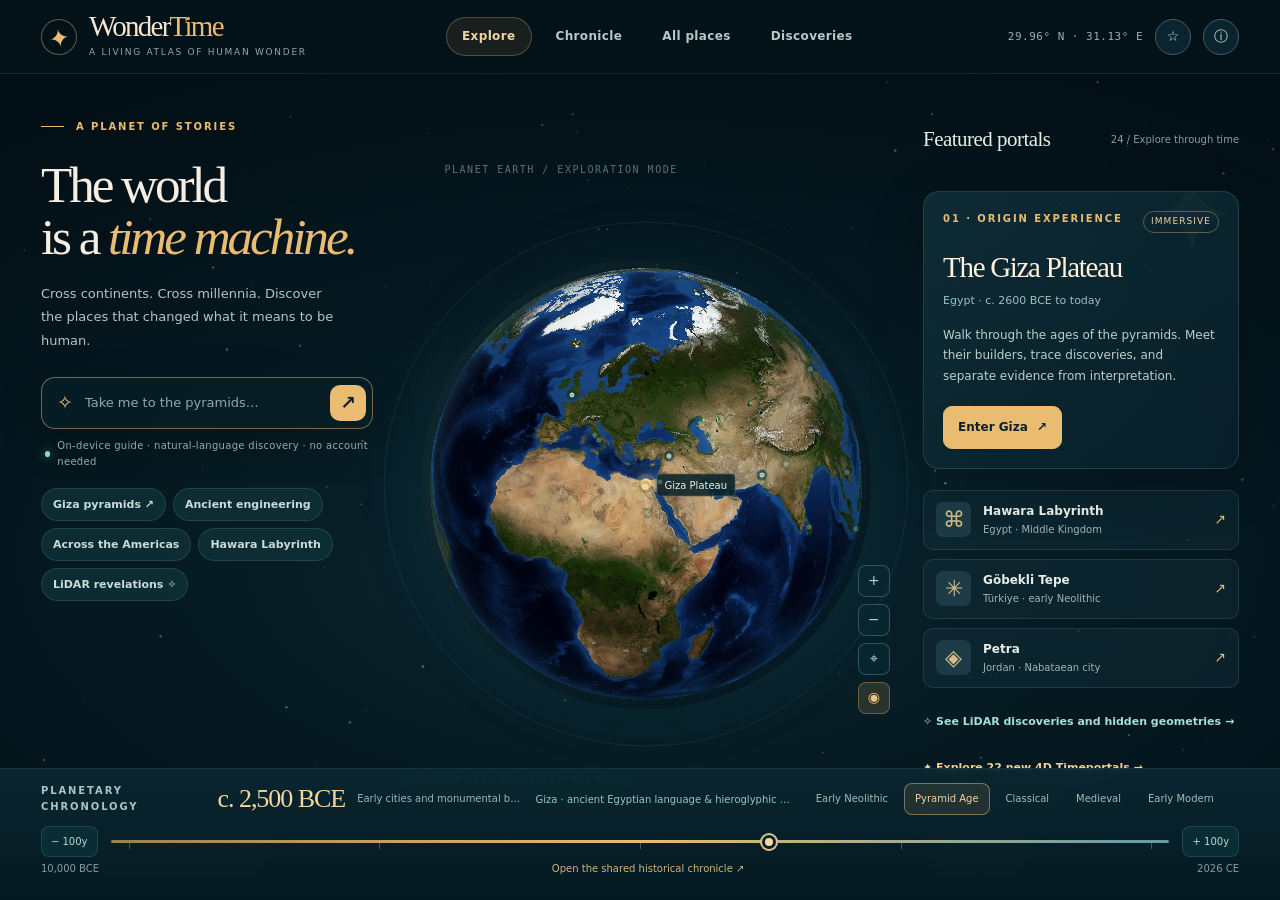
==== commit 9efe8866: "fix: preserve exact reproducible standalone HTML bytes" ====
--- a/index.html
+++ b/index.html
@@ -771,4 +771,4 @@
 initGlobe();createMarkers();stars();let hash=location.hash.match(/site=([a-z0-9_-]+)(?:&year=(-?\d+))?/);if(hash&&siteMap.has(hash[1])){focusSite(hash[1],true);setYear(Number(hash[2]??-2500))}else{setYear(-2500);focusSite('giza',true)}requestAnimationFrame(frame);
 })();
 </script>
-</body></html>+</body></html>
